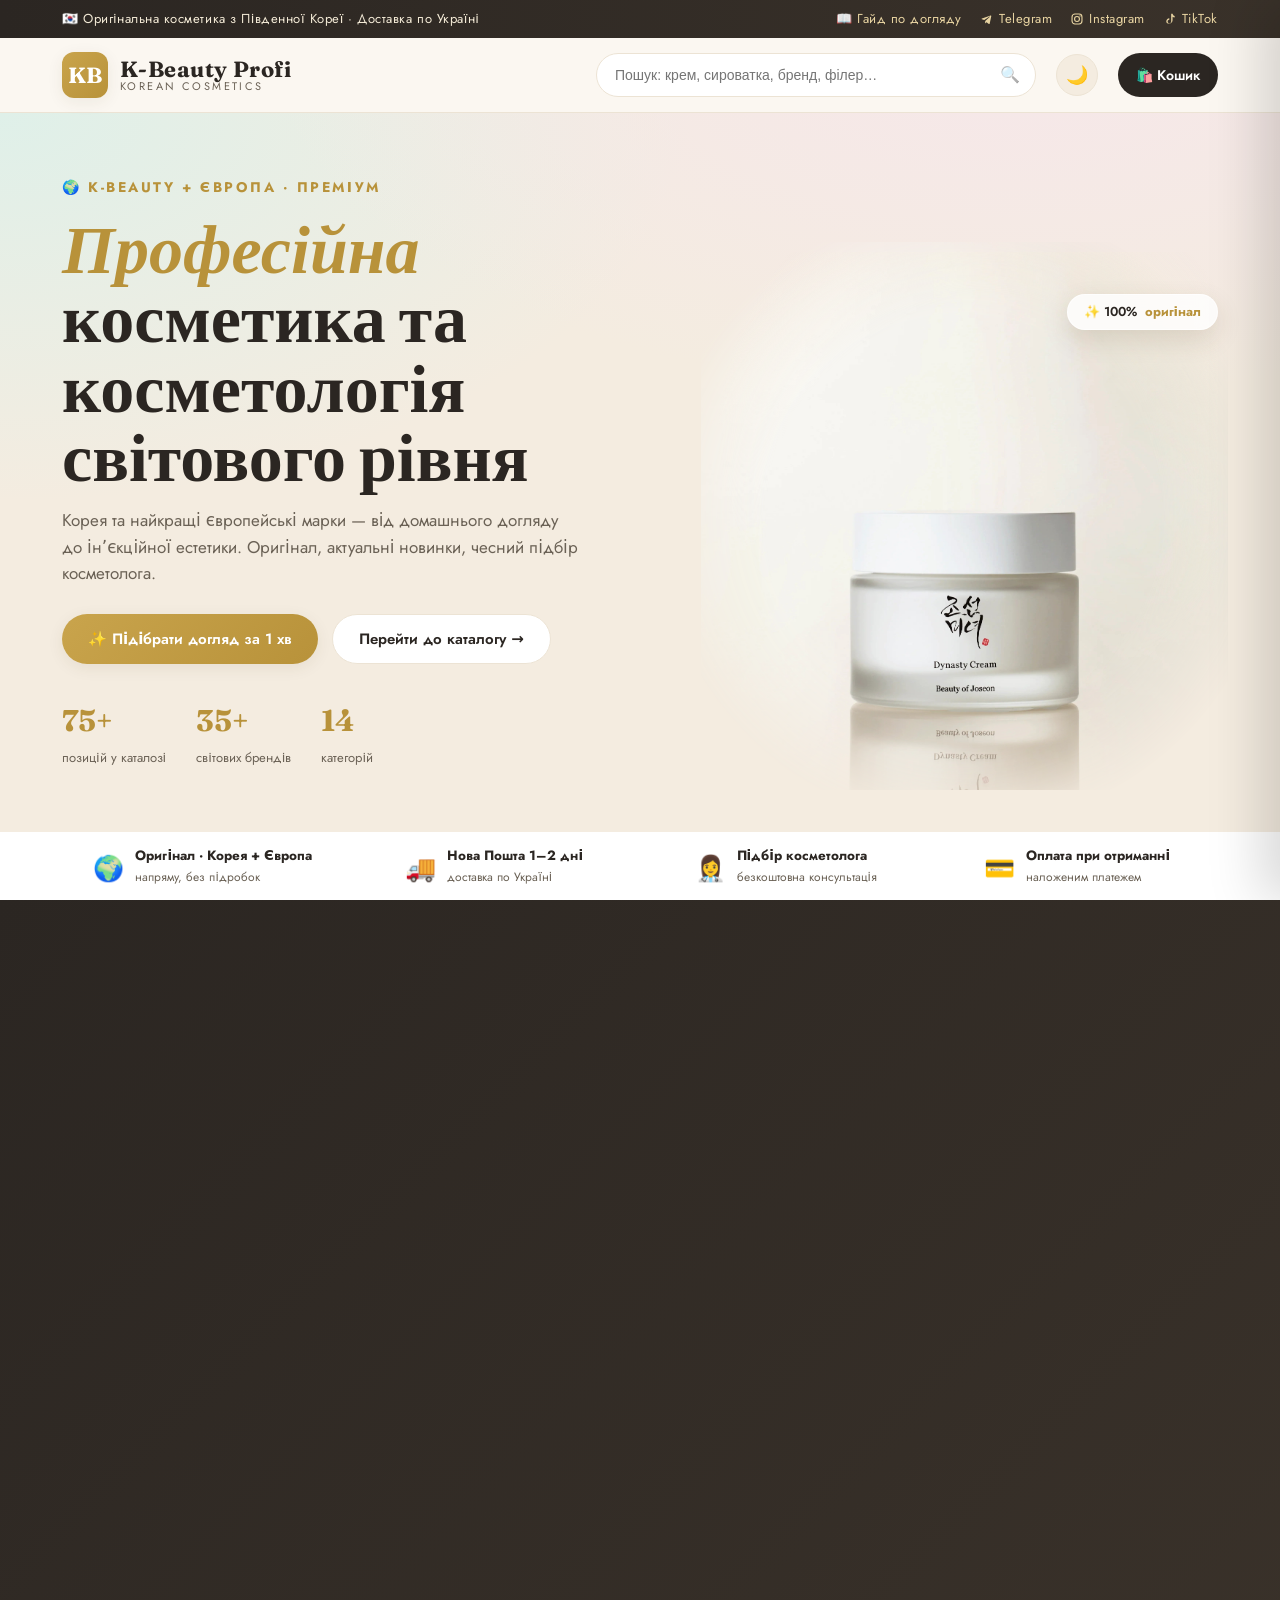
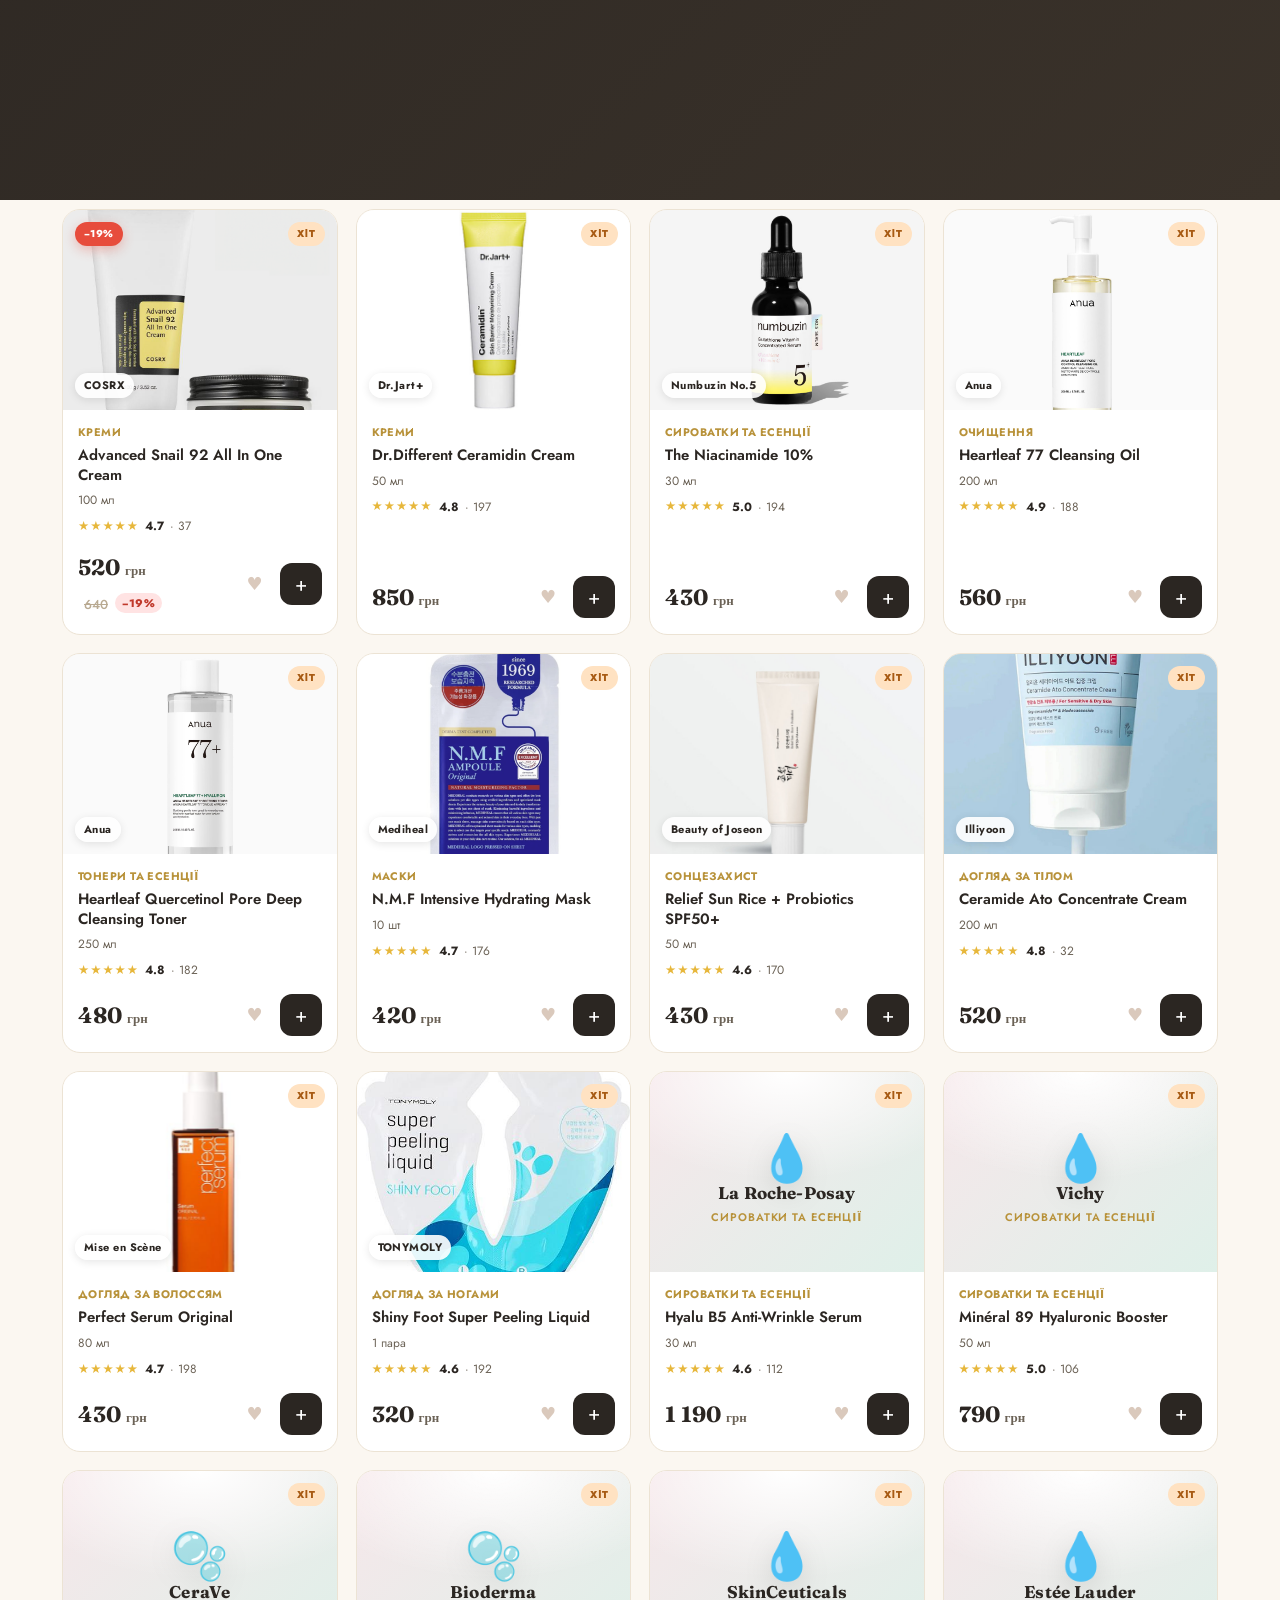
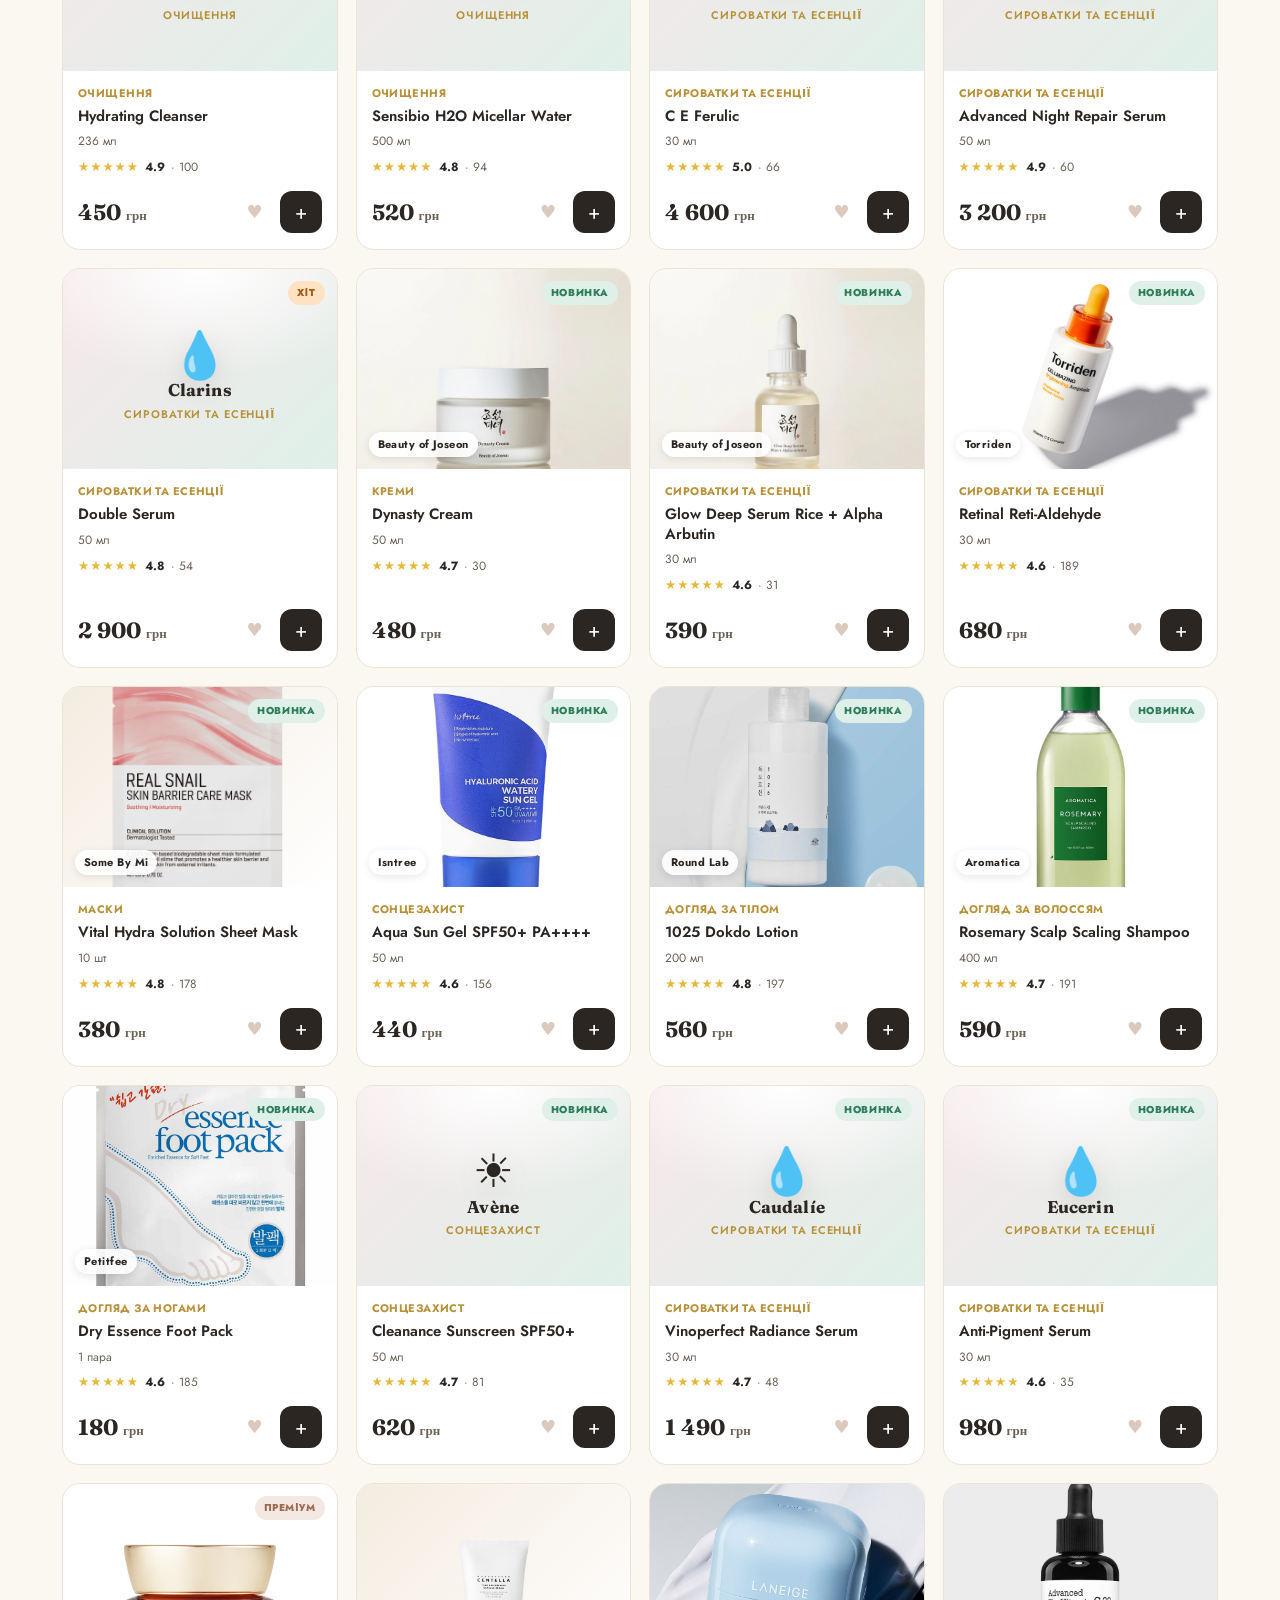
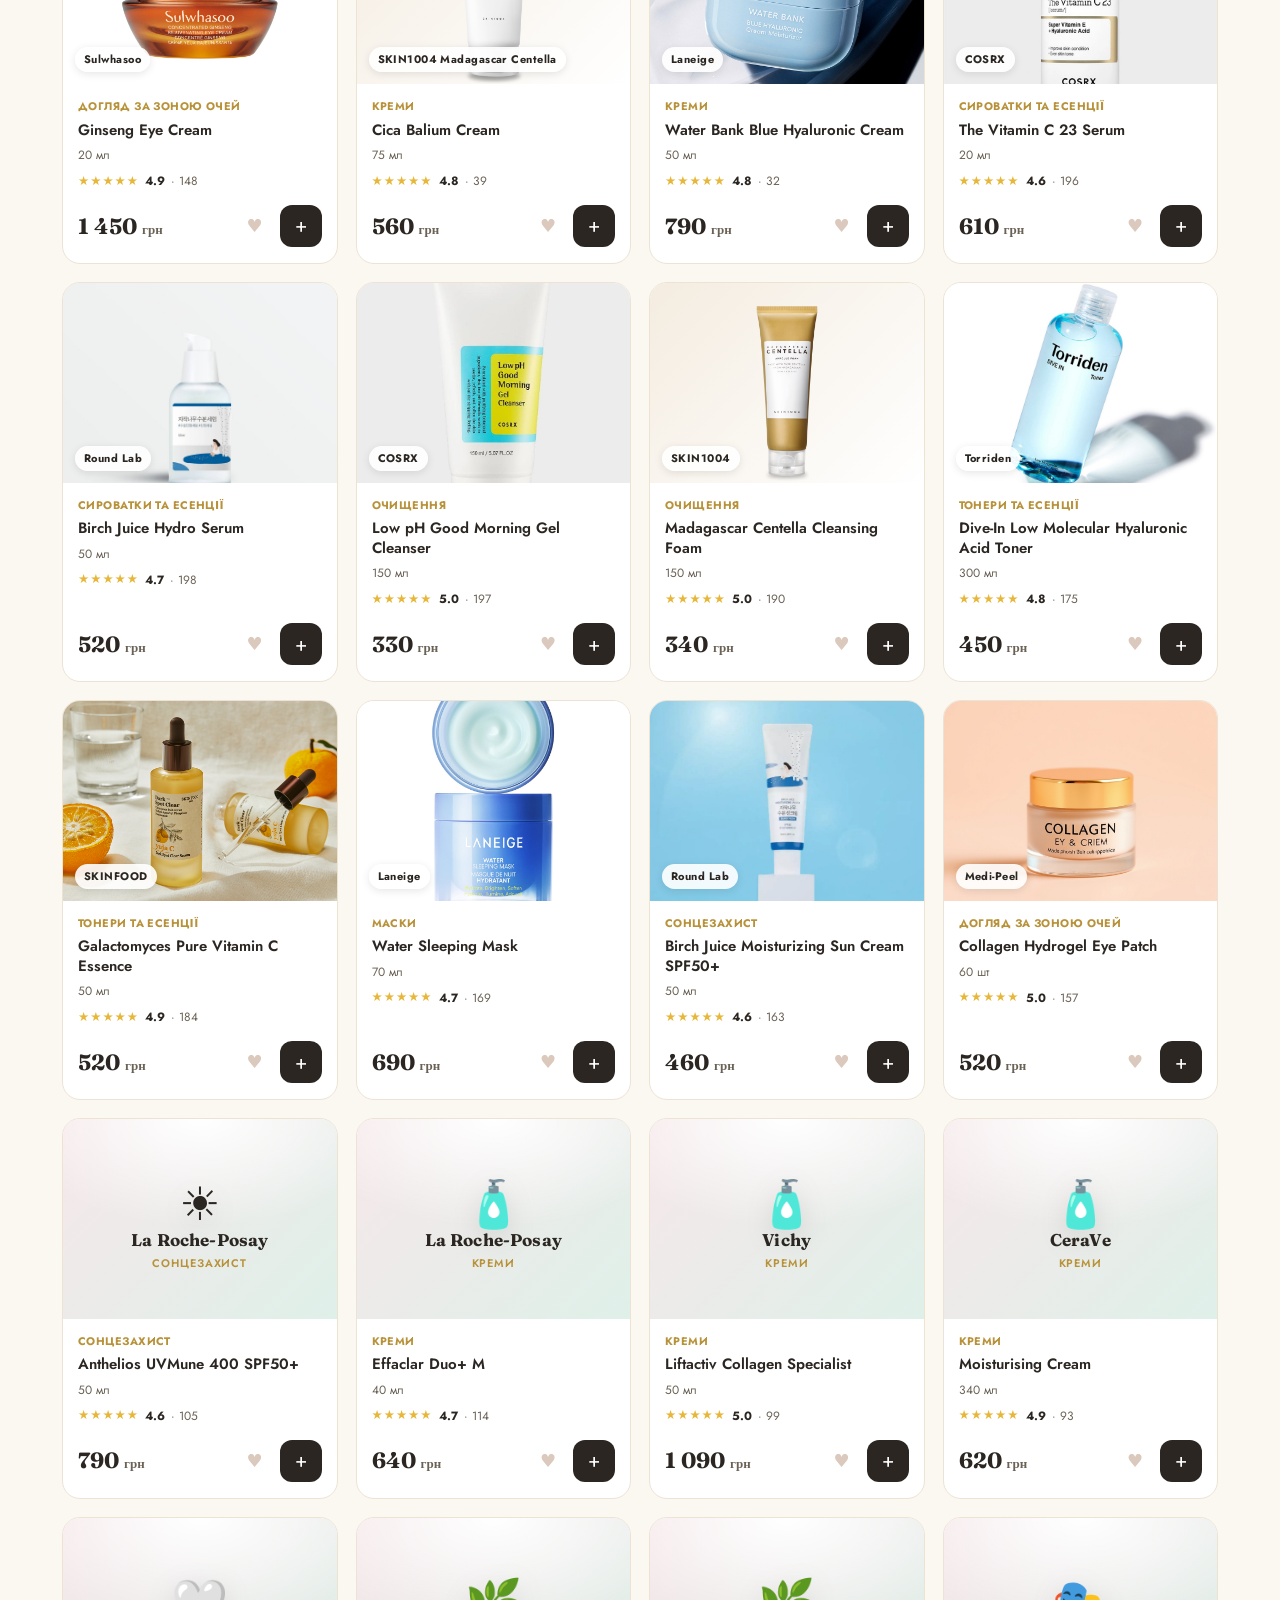
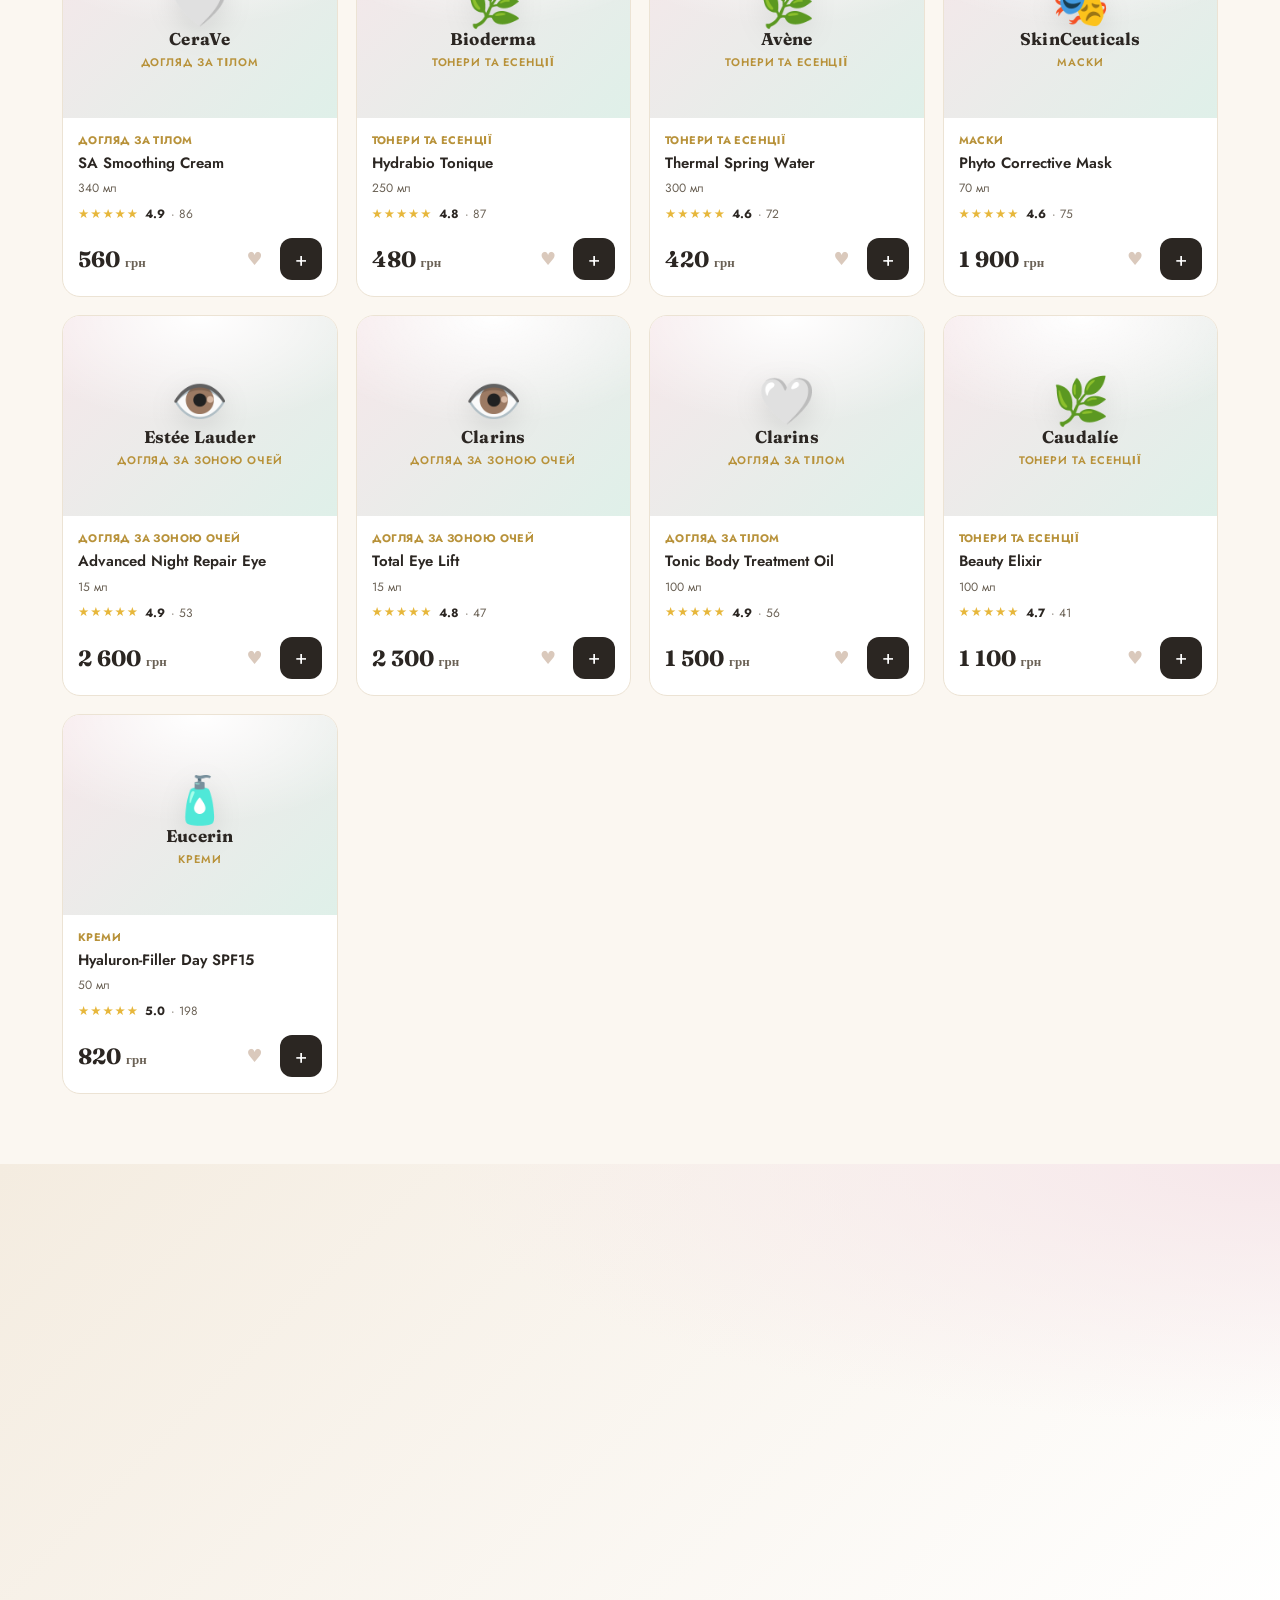
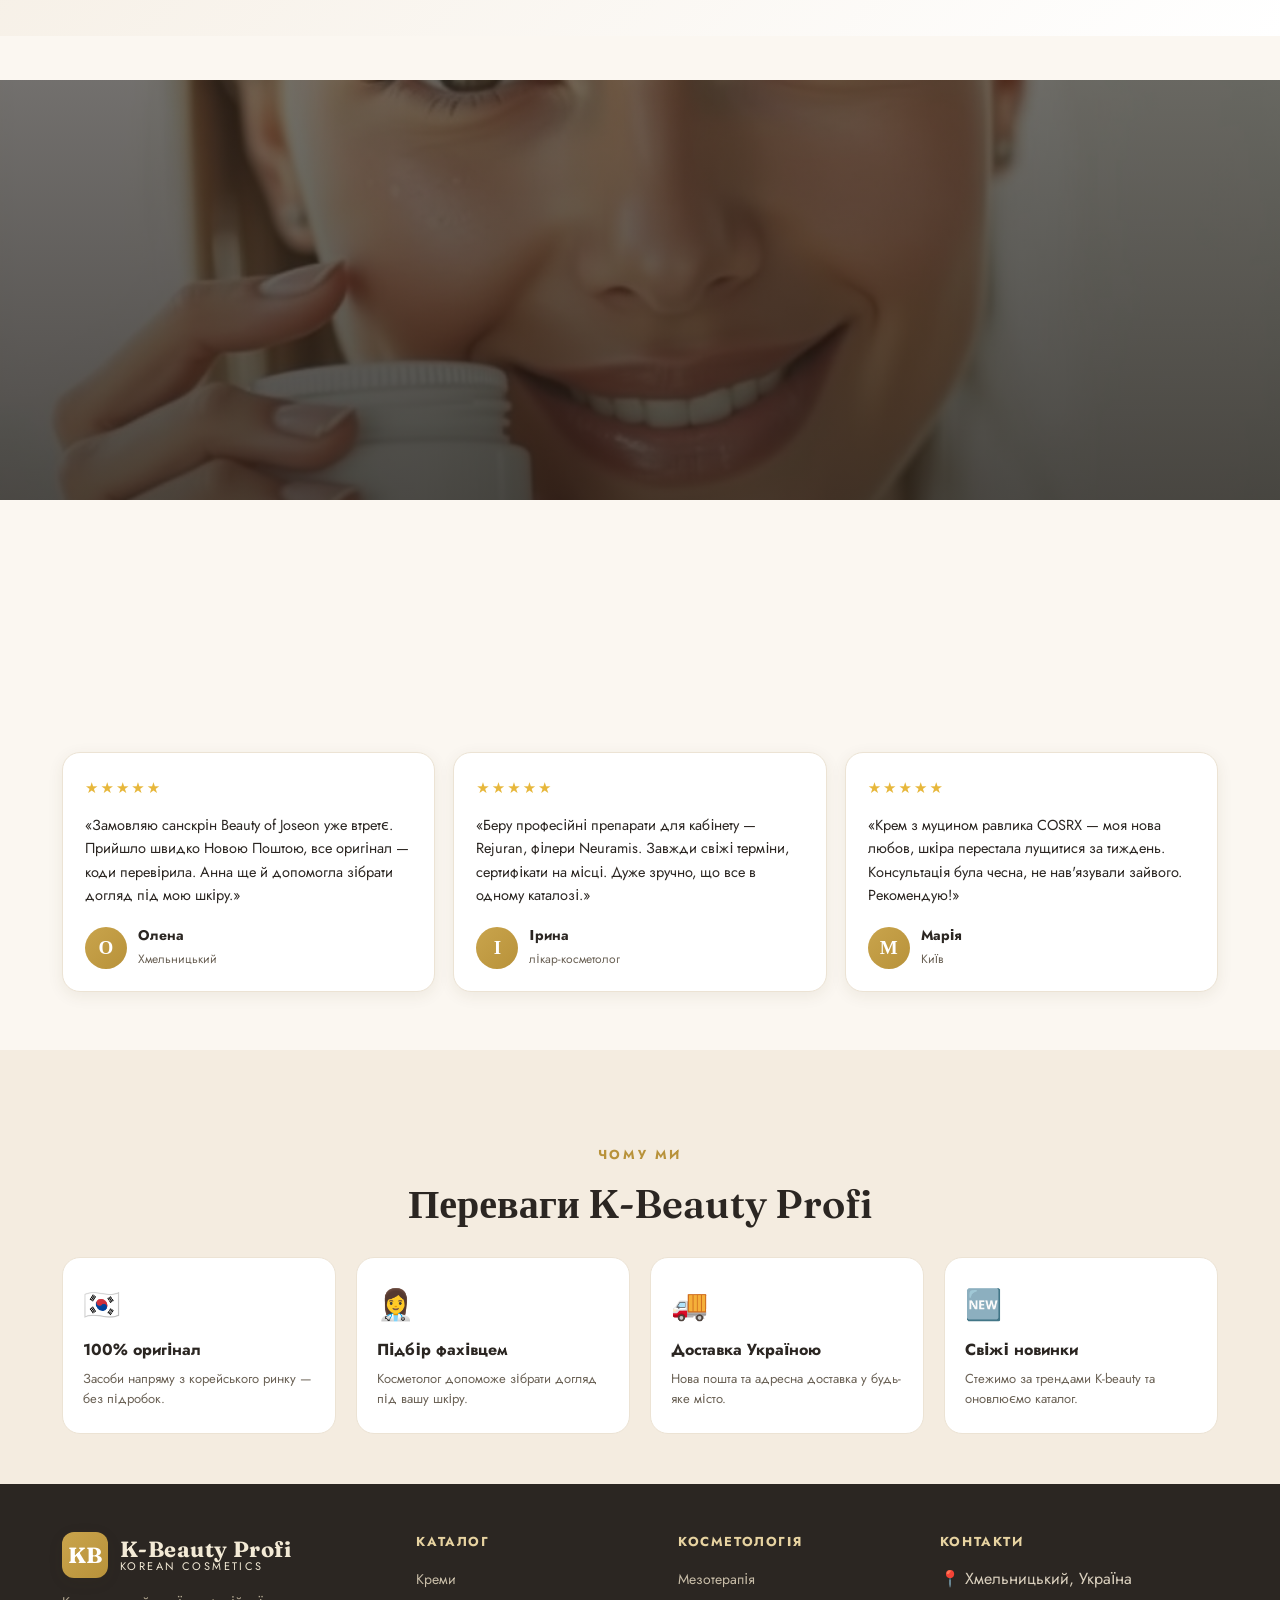
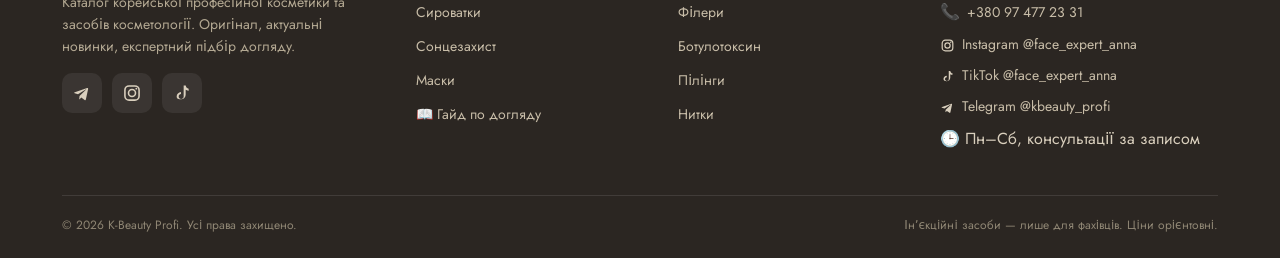
==== index.html @ c96b614d "Add brand logos to top bar social links" ====
<!DOCTYPE html>
<html lang="uk">
<head>
<meta charset="UTF-8">
<meta name="viewport" content="width=device-width, initial-scale=1.0">
<script>(function(){try{if(localStorage.getItem('kb_theme')==='dark')document.documentElement.setAttribute('data-theme','dark');}catch(e){}})();</script>
<title>K-Beauty Profi 🇰🇷 — Корейська професійна косметика та косметологія</title>
<meta name="description" content="Каталог корейської професійної косметики та засобів косметології: креми, сироватки, мезотерапія, філери, ботулотоксин, пілінги. K-Beauty Profi.">
<meta name="theme-color" content="#c9a44c">
<link rel="canonical" href="https://prokoppro91-droid.github.io/kbeauty-site/">
<!-- соцмережі / прев'ю посилання (Telegram, Instagram, месенджери) -->
<meta property="og:type" content="website">
<meta property="og:site_name" content="K-Beauty Profi">
<meta property="og:locale" content="uk_UA">
<meta property="og:title" content="K-Beauty Profi 🇰🇷 — Корейська професійна косметика та косметологія">
<meta property="og:description" content="Оригінальна корейська косметика та засоби косметології: креми, сироватки, мезотерапія, філери, ботулотоксин, пілінги. Доставка по Україні, підбір косметолога.">
<meta property="og:url" content="https://prokoppro91-droid.github.io/kbeauty-site/">
<meta property="og:image" content="https://prokoppro91-droid.github.io/kbeauty-site/img/hero2.jpg">
<meta property="og:image:width" content="1200">
<meta property="og:image:height" content="630">
<meta name="twitter:card" content="summary_large_image">
<meta name="twitter:title" content="K-Beauty Profi 🇰🇷 — Корейська професійна косметика">
<meta name="twitter:description" content="Оригінальна корейська косметика та косметологія. Доставка по Україні, підбір косметолога.">
<meta name="twitter:image" content="https://prokoppro91-droid.github.io/kbeauty-site/img/hero2.jpg">
<link rel="preconnect" href="https://fonts.googleapis.com">
<link rel="preconnect" href="https://fonts.gstatic.com" crossorigin>
<link href="https://fonts.googleapis.com/css2?family=Fraunces:ital,opsz,wght@0,9..144,500;0,9..144,600;0,9..144,700;1,9..144,500;1,9..144,600&family=Jost:wght@300;400;500;600;700&display=swap" rel="stylesheet">
<link rel="stylesheet" href="styles.css?v=28">
<script type="application/ld+json">
{
  "@context": "https://schema.org",
  "@type": "Store",
  "name": "K-Beauty Profi",
  "description": "Каталог корейської професійної косметики та засобів косметології.",
  "url": "https://prokoppro91-droid.github.io/kbeauty-site/",
  "image": "https://prokoppro91-droid.github.io/kbeauty-site/img/hero2.jpg",
  "areaServed": "UA",
  "address": {"@type": "PostalAddress", "addressLocality": "Хмельницький", "addressCountry": "UA"},
  "sameAs": [
    "https://t.me/kbeauty_profi",
    "https://www.instagram.com/face_expert_anna"
  ]
}
</script>
<link rel="icon" href="data:image/svg+xml,<svg xmlns='http://www.w3.org/2000/svg' viewBox='0 0 100 100'><rect width='100' height='100' rx='22' fill='%23c9a44c'/><text x='50' y='70' font-size='58' text-anchor='middle' fill='white' font-family='Georgia'>KB</text></svg>">
</head>
<body>

<!-- інтро-заставка (стиль D&G) -->
<div id="intro">
  <video class="in-bg" autoplay muted loop playsinline poster="img/hero2.jpg">
    <source src="img/promo_8131887.mp4" type="video/mp4">
  </video>
  <span class="in-veil"></span>
  <div class="in-c">
    <div class="in-mark">A.L.</div>
    <div class="in-line"></div>
    <div class="in-sub">K-Beauty Profi · Korean Cosmetics</div>
  </div>
  <span class="in-skip">Увійти →</span>
</div>

<!-- topbar -->
<div class="topbar"><div class="wrap">
  <div class="tb-left">🇰🇷 Оригінальна косметика з Південної Кореї · Доставка по Україні</div>
  <div class="tb-right">
    <a href="guide.html">📖 Гайд по догляду</a>
    <a href="https://t.me/kbeauty_profi" target="_blank"><svg class="bi fill" viewBox="0 0 24 24"><path d="M9.04 15.6l-.38 4.02c.27 0 .39-.12.53-.26l1.95-1.86 4.04 2.96c.74.41 1.27.2 1.46-.68l2.65-12.4c.24-1.12-.4-1.56-1.13-1.29L3.4 11.06c-1.09.42-1.07 1.03-.18 1.31l3.99 1.24 9.27-5.84c.44-.27.84-.12.51.16z"/></svg> Telegram</a>
    <a href="https://www.instagram.com/face_expert_anna" target="_blank"><svg class="bi line" viewBox="0 0 24 24"><rect x="3.5" y="3.5" width="17" height="17" rx="5"/><circle cx="12" cy="12" r="4.2"/><circle class="dot" cx="17.2" cy="6.8" r="1.1"/></svg> Instagram</a>
    <a href="https://www.tiktok.com/@face_expert_anna" target="_blank"><svg class="bi fill" viewBox="0 0 24 24"><path d="M16.5 3c.3 2 1.6 3.6 3.5 3.9v2.3c-1.3.1-2.6-.3-3.6-1v5.9c0 3-2.4 5.4-5.4 5.4S5.6 19.1 5.6 16.1c0-2.9 2.3-5.3 5.2-5.4v2.4c-1.6.1-2.8 1.4-2.8 3 0 1.7 1.3 3 3 3s3-1.3 3-3V3h2.5z"/></svg> TikTok</a>
  </div>
</div></div>

<!-- header -->
<header class="site"><div class="wrap">
  <a href="#" class="logo">
    <span class="mark">KB</span>
    <span class="lt"><b>K-Beauty Profi</b><span>Korean Cosmetics</span></span>
  </a>
  <div class="search">
    <input id="searchInput" type="search" placeholder="Пошук: крем, сироватка, бренд, філер…" autocomplete="off">
    <span class="si">🔍</span>
  </div>
  <button class="theme-toggle" id="themeBtn" aria-label="Перемкнути тему">🌙</button>
  <button class="cart-btn" id="cartBtn" aria-label="Відкрити кошик">🛍️ Кошик <span class="count" id="cartCount" style="display:none">0</span></button>
</div></header>

<!-- hero -->
<section class="hero"><div class="wrap">
  <div class="htext">
    <span class="flag">🌍 K-Beauty + Європа · Преміум</span>
    <h1><em>Професійна</em> косметика та косметологія світового рівня</h1>
    <p>Корея та найкращі європейські марки — від домашнього догляду до інʼєкційної естетики. Оригінал, актуальні новинки, чесний підбір косметолога.</p>
    <div class="cta">
      <button class="btn primary" data-quiz>✨ Підібрати догляд за 1 хв</button>
      <button class="btn ghost" id="heroBrowse">Перейти до каталогу →</button>
    </div>
    <div class="stats">
      <div><b>75+</b><span>позицій у каталозі</span></div>
      <div><b>35+</b><span>світових брендів</span></div>
      <div><b>14</b><span>категорій</span></div>
    </div>
  </div>
  <div class="hero-art">
    <div class="texscene">
      <video autoplay muted loop playsinline preload="auto" poster="img/p2.jpg" aria-label="Текстура корейського догляду">
        <source src="img/hero_tex.mp4" type="video/mp4">
      </video>
      <span class="chip c1">✨ 100% <b>оригінал</b></span>
    </div>
  </div>
</div></section>

<!-- USP / гарантії -->
<div class="usp"><div class="wrap">
  <div class="usp-i"><span class="ic">🌍</span><div><b>Оригінал · Корея + Європа</b><small>напряму, без підробок</small></div></div>
  <div class="usp-i"><span class="ic">🚚</span><div><b>Нова Пошта 1–2 дні</b><small>доставка по Україні</small></div></div>
  <div class="usp-i"><span class="ic">👩‍⚕️</span><div><b>Підбір косметолога</b><small>безкоштовна консультація</small></div></div>
  <div class="usp-i"><span class="ic">💳</span><div><b>Оплата при отриманні</b><small>наложеним платежем</small></div></div>
</div></div>

<!-- рухомий рядок брендів -->
<div class="marquee" aria-label="Бренди">
  <div class="mq-track" id="brandMarquee"></div>
</div>

<!-- group toggle + бренди -->
<section class="groups"><div class="wrap">
  <div class="gt" id="gt">
    <button data-group="care" class="active">🧴 Косметика для догляду</button>
    <button data-group="pro">💉 Професійна косметологія</button>
  </div>
  <div class="g-actions">
    <button class="brand-btn quiz-btn" data-quiz aria-label="Пройти підбір догляду">🔍 Підібрати догляд</button>
    <button class="brand-btn" data-compat aria-label="Перевірити сумісність активів">🧪 Сумісність</button>
    <button class="brand-btn" id="brandBtn" aria-label="Відкрити каталог брендів">🏷️ Бренди <span>усі марки ▾</span></button>
    <button class="brand-btn routine-btn" id="routineBtn" aria-label="Зібрати рутину догляду">✨ Зібрати рутину</button>
    <a class="brand-btn guide-link" href="guide.html" aria-label="Відкрити гайд по догляду">📖 Гайд по догляду</a>
  </div>
</div></section>

<!-- бестселери -->
<section class="bestsellers" id="bestSec"><div class="wrap">
  <div class="best-head">
    <div><span class="k">Бестселери</span><h2>Обирають найчастіше</h2></div>
    <div class="best-nav">
      <button id="bestPrev" aria-label="Назад">‹</button>
      <button id="bestNext" aria-label="Вперед">›</button>
    </div>
  </div>
  <div class="best-row" id="bestRow"></div>
</div></section>


<!-- каталог -->
<section class="catalog" id="catalog"><div class="wrap">
  <div class="pro-note" id="proNote" style="display:none">
    <span class="ic">⚕️</span>
    <div><b>Професійні засоби.</b> Інʼєкційні препарати, токсини та пілінги відпускаються виключно сертифікованим лікарям-косметологам і не призначені для самостійного застосування. Ціни орієнтовні.</div>
  </div>
  <div class="brand-bar" id="brandBar" style="display:none"></div>
  <div class="concern-row" id="concernRow"></div>
  <div class="toolbar">
    <div class="chips" id="chips"></div>
    <div class="sort">
      <select id="sortSel">
        <option value="pop">Спочатку популярні</option>
        <option value="new">Спочатку новинки</option>
        <option value="price-asc">Ціна: за зростанням</option>
        <option value="price-desc">Ціна: за спаданням</option>
      </select>
    </div>
  </div>
  <div class="filter-bar">
    <button class="fav-toggle" id="favToggle" aria-label="Показати обране">♥ Обране <span class="fc" id="favCount" style="display:none">0</span></button>
    <label class="price-ctrl"><span>Ціна до: <b id="priceVal">будь-яка</b></span>
      <input type="range" id="priceRange" min="0" max="6000" step="100" value="6000" aria-label="Максимальна ціна"></label>
  </div>
  <div class="result-info" id="result"></div>
  <div class="grid" id="grid"></div>
</div></section>

<!-- showcase з баночками (стиль bryhel) -->
<section class="showcase"><div class="wrap">
  <div class="sc-art reveal">
    <span class="sc-glow"></span>
    <img class="sc-mini m1" src="img/p41.jpg" alt="" loading="lazy">
    <img class="sc-mini m2" src="img/p12.jpg" alt="" loading="lazy">
    <img class="sc-jar" src="img/p2.jpg" alt="Бестселер K-beauty" loading="lazy">
  </div>
  <div class="sc-tx reveal d1">
    <span class="k">Бестселери</span>
    <h2>Догляд, який обожнюють</h2>
    <p>Найпопулярніші засоби корейського ринку — перевірені формули з видимим результатом. Оригінал, підібраний з увагою до кожної деталі.</p>
    <button class="btn primary" id="scBtn">Дивитися каталог →</button>
  </div>
</div></section>

<!-- темна преміум-секція з відео текстури -->
<section class="filmstrip">
  <video class="fs-bg" autoplay muted loop playsinline preload="auto" poster="img/hero2.jpg" aria-hidden="true">
    <source src="img/hero_tex.mp4" type="video/mp4">
  </video>
  <span class="fs-veil"></span>
  <div class="fs-c reveal">
    <span class="k">Філософія</span>
    <h2>Краса, що починається з якості</h2>
    <p>Ми поєднали інноваційний корейський догляд і перевірені європейські марки в одному просторі. Кожен засіб — оригінал, дібраний з турботою про вашу шкіру.</p>
    <button class="btn primary" id="heroRoutine">✨ Зібрати свою рутину</button>
  </div>
</section>

<!-- відгуки покупців -->
<section class="reviews"><div class="wrap">
  <div class="sec-head reveal">
    <span class="k">Відгуки</span>
    <h2>Нам довіряють</h2>
    <p><b class="rv-agg">★ 4.9</b> середня оцінка · понад <b>500</b> виконаних замовлень</p>
  </div>
  <div class="rv-grid">
    <figure class="rv reveal">
      <div class="st">★★★★★</div>
      <blockquote>«Замовляю санскрін Beauty of Joseon уже втретє. Прийшло швидко Новою Поштою, все оригінал — коди перевірила. Анна ще й допомогла зібрати догляд під мою шкіру.»</blockquote>
      <figcaption><span class="av">О</span><span class="nm"><b>Олена</b><small>Хмельницький</small></span></figcaption>
    </figure>
    <figure class="rv reveal d1">
      <div class="st">★★★★★</div>
      <blockquote>«Беру професійні препарати для кабінету — Rejuran, філери Neuramis. Завжди свіжі терміни, сертифікати на місці. Дуже зручно, що все в одному каталозі.»</blockquote>
      <figcaption><span class="av">І</span><span class="nm"><b>Ірина</b><small>лікар-косметолог</small></span></figcaption>
    </figure>
    <figure class="rv reveal d2">
      <div class="st">★★★★★</div>
      <blockquote>«Крем з муцином равлика COSRX — моя нова любов, шкіра перестала лущитися за тиждень. Консультація була чесна, не нав'язували зайвого. Рекомендую!»</blockquote>
      <figcaption><span class="av">М</span><span class="nm"><b>Марія</b><small>Київ</small></span></figcaption>
    </figure>
  </div>
</div></section>

<!-- переваги -->
<section class="perks"><div class="wrap">
  <div class="sec-head reveal"><span class="k">Чому ми</span><h2>Переваги K-Beauty Profi</h2></div>
  <div class="grid4">
    <div class="perk reveal"><div class="ic">🇰🇷</div><b>100% оригінал</b><p>Засоби напряму з корейського ринку — без підробок.</p></div>
    <div class="perk reveal d1"><div class="ic">👩‍⚕️</div><b>Підбір фахівцем</b><p>Косметолог допоможе зібрати догляд під вашу шкіру.</p></div>
    <div class="perk reveal d2"><div class="ic">🚚</div><b>Доставка Україною</b><p>Нова пошта та адресна доставка у будь-яке місто.</p></div>
    <div class="perk reveal d3"><div class="ic">🆕</div><b>Свіжі новинки</b><p>Стежимо за трендами K-beauty та оновлюємо каталог.</p></div>
  </div>
</div></section>

<!-- footer -->
<footer class="site"><div class="wrap">
  <div class="grid-f">
    <div>
      <div class="logo"><span class="mark">KB</span><span class="lt"><b>K-Beauty Profi</b><span>Korean Cosmetics</span></span></div>
      <p class="fdesc">Каталог корейської професійної косметики та засобів косметології. Оригінал, актуальні новинки, експертний підбір догляду.</p>
      <div class="social">
        <a href="https://t.me/kbeauty_profi" target="_blank" title="Telegram" aria-label="Telegram"><svg class="bi fill" viewBox="0 0 24 24"><path d="M9.04 15.6l-.38 4.02c.27 0 .39-.12.53-.26l1.95-1.86 4.04 2.96c.74.41 1.27.2 1.46-.68l2.65-12.4c.24-1.12-.4-1.56-1.13-1.29L3.4 11.06c-1.09.42-1.07 1.03-.18 1.31l3.99 1.24 9.27-5.84c.44-.27.84-.12.51.16z"/></svg></a>
        <a href="https://www.instagram.com/face_expert_anna" target="_blank" title="Instagram" aria-label="Instagram"><svg class="bi line" viewBox="0 0 24 24"><rect x="3.5" y="3.5" width="17" height="17" rx="5"/><circle cx="12" cy="12" r="4.2"/><circle class="dot" cx="17.2" cy="6.8" r="1.1"/></svg></a>
        <a href="https://www.tiktok.com/@face_expert_anna" target="_blank" title="TikTok" aria-label="TikTok"><svg class="bi fill" viewBox="0 0 24 24"><path d="M16.5 3c.3 2 1.6 3.6 3.5 3.9v2.3c-1.3.1-2.6-.3-3.6-1v5.9c0 3-2.4 5.4-5.4 5.4S5.6 19.1 5.6 16.1c0-2.9 2.3-5.3 5.2-5.4v2.4c-1.6.1-2.8 1.4-2.8 3 0 1.7 1.3 3 3 3s3-1.3 3-3V3h2.5z"/></svg></a>
      </div>
    </div>
    <div><h4>Каталог</h4><ul>
      <li><a href="#catalog">Креми</a></li><li><a href="#catalog">Сироватки</a></li>
      <li><a href="#catalog">Сонцезахист</a></li><li><a href="#catalog">Маски</a></li>
      <li><a href="guide.html">📖 Гайд по догляду</a></li>
    </ul></div>
    <div><h4>Косметологія</h4><ul>
      <li><a href="#catalog">Мезотерапія</a></li><li><a href="#catalog">Філери</a></li>
      <li><a href="#catalog">Ботулотоксин</a></li><li><a href="#catalog">Пілінги</a></li>
      <li><a href="#catalog">Нитки</a></li>
    </ul></div>
    <div><h4>Контакти</h4><ul class="contacts">
      <li>📍 Хмельницький, Україна</li>
      <li>📞 <a href="tel:+380974772331">+380 97 477 23 31</a></li>
      <li><svg class="bi line" viewBox="0 0 24 24"><rect x="3.5" y="3.5" width="17" height="17" rx="5"/><circle cx="12" cy="12" r="4.2"/><circle class="dot" cx="17.2" cy="6.8" r="1.1"/></svg> <a href="https://www.instagram.com/face_expert_anna" target="_blank">Instagram @face_expert_anna</a></li>
      <li><svg class="bi fill" viewBox="0 0 24 24"><path d="M16.5 3c.3 2 1.6 3.6 3.5 3.9v2.3c-1.3.1-2.6-.3-3.6-1v5.9c0 3-2.4 5.4-5.4 5.4S5.6 19.1 5.6 16.1c0-2.9 2.3-5.3 5.2-5.4v2.4c-1.6.1-2.8 1.4-2.8 3 0 1.7 1.3 3 3 3s3-1.3 3-3V3h2.5z"/></svg> <a href="https://www.tiktok.com/@face_expert_anna" target="_blank">TikTok @face_expert_anna</a></li>
      <li><svg class="bi fill" viewBox="0 0 24 24"><path d="M9.04 15.6l-.38 4.02c.27 0 .39-.12.53-.26l1.95-1.86 4.04 2.96c.74.41 1.27.2 1.46-.68l2.65-12.4c.24-1.12-.4-1.56-1.13-1.29L3.4 11.06c-1.09.42-1.07 1.03-.18 1.31l3.99 1.24 9.27-5.84c.44-.27.84-.12.51.16z"/></svg> <a href="https://t.me/kbeauty_profi" target="_blank">Telegram @kbeauty_profi</a></li>
      <li>🕒 Пн–Сб, консультації за записом</li>
    </ul></div>
  </div>
  <div class="copy">
    <span>© 2026 K-Beauty Profi. Усі права захищено.</span>
    <span>Інʼєкційні засоби — лише для фахівців. Ціни орієнтовні.</span>
  </div>
</div></footer>

<!-- модалка товару -->
<div class="overlay" id="overlay"><div class="modal" id="modal"></div></div>

<!-- вікно «Бренди» -->
<div class="overlay brands-overlay" id="brandsOverlay"><div class="brands-modal" id="brandsModal"></div></div>

<!-- вікно «Зібрати рутину» -->
<div class="overlay routine-overlay" id="routineOverlay"><div class="routine-modal" id="routineModal"></div></div>

<!-- вікно квізу «Розумний підбір» -->
<div class="overlay quiz-overlay" id="quizOverlay"><div class="quiz-modal" id="quizModal"></div></div>

<!-- вікно «Сумісність активів» -->
<div class="overlay routine-overlay" id="compatOverlay"><div class="routine-modal" id="compatModal"></div></div>

<!-- кошик -->
<div class="overlay" id="scrim" style="z-index:105"></div>
<aside class="drawer" id="drawer">
  <div class="dh"><h3>🛍️ Ваш кошик</h3><button class="close" id="drawerClose" aria-label="Закрити кошик">×</button></div>
  <div class="ditems" id="ditems"></div>
  <div class="dfoot" id="dfoot">
    <div class="total"><span>Разом:</span><b id="dtotal">0 грн</b></div>
    <button class="dcompat" data-compat>🧪 Перевірити сумісність активів</button>
    <button class="order" id="orderBtn">Оформити замовлення →</button>
    <p class="hint">Список скопіюється у буфер — надішліть його у Direct Instagram для підтвердження.</p>
  </div>
</aside>

<!-- перехід у розділ послуг (стиль hiskin) -->
<div id="svcTrans"><div class="st-tx"></div></div>

<!-- toast -->
<div class="toast" id="toast"></div>

<!-- нагору -->
<button class="to-top" id="toTop" aria-label="Догори" title="Догори">↑</button>

<script src="products.js"></script>
<script src="app.js?v=14"></script>
</body>
</html>
---- styles.css ----
/* =====================================================================
   K-BEAUTY PROFI — стилі
   Палітра: золото + пастель (бежевий, пудровий, м'ятний)
   ===================================================================== */
:root{
  --gold:#c9a44c; --gold-2:#b8923a; --gold-soft:#e7d3a1;
  --ink:#2b2622; --ink-soft:#6b6256;
  --bg:#fbf7f1; --bg-2:#f4ece0; --card:#ffffff;
  --line:#ece3d4; --mint:#dff0e9; --powder:#f6e7ea; --rose:#caa;
  --pro:#9a6b4f; --pro-bg:#f3e9e2;
  --shadow:0 10px 40px rgba(80,60,30,.10);
  --shadow-sm:0 4px 16px rgba(80,60,30,.08);
  --radius:18px; --radius-sm:12px;
  --maxw:1200px;
  --serif:"Fraunces","Cormorant Garamond",Georgia,serif;
  --sans:"Jost","Inter","Segoe UI",system-ui,-apple-system,sans-serif;
}
*{box-sizing:border-box;margin:0;padding:0}
html{scroll-behavior:smooth}
html{overflow-x:clip}           /* без горизонтального скролу (безпечно для sticky) */
body{
  font-family:var(--sans); color:var(--ink); background:var(--bg);
  -webkit-font-smoothing:antialiased; line-height:1.55;
  overflow-x:clip; max-width:100%;
}
img,svg{max-width:100%}
img{max-width:100%;display:block}
a{color:inherit;text-decoration:none}
button{font-family:inherit;cursor:pointer;border:none;background:none}
.wrap{max-width:var(--maxw);margin:0 auto;padding:0 22px}
.serif{font-family:var(--serif)}

/* ---------- ШАПКА ---------- */
.topbar{
  background:linear-gradient(90deg,#2b2622,#3a322a);
  color:#f3ead6; font-size:13px; letter-spacing:.04em;
}
.topbar .wrap{display:flex;justify-content:space-between;align-items:center;height:38px;gap:14px}
.topbar a{color:var(--gold-soft);transition:.2s}
.topbar a:hover{color:#fff}
.topbar .tb-right{display:flex;gap:18px;align-items:center}
.topbar .tb-right a{display:inline-flex;align-items:center;gap:5px}
.topbar .bi{width:14px;height:14px}

header.site{
  position:sticky;top:0;z-index:50;background:rgba(251,247,241,.92);
  backdrop-filter:saturate(140%) blur(10px); border-bottom:1px solid var(--line);
}
header.site .wrap{display:flex;align-items:center;gap:20px;height:74px}
.logo{display:flex;align-items:center;gap:12px}
.logo .mark{
  width:46px;height:46px;border-radius:12px;flex:0 0 46px;
  background:linear-gradient(135deg,var(--gold),var(--gold-2));
  display:grid;place-items:center;color:#fff;font-family:var(--serif);
  font-weight:700;font-size:22px;box-shadow:var(--shadow-sm);
}
.logo .lt{display:flex;flex-direction:column;line-height:1.05}
.logo .lt b{font-family:var(--serif);font-size:22px;letter-spacing:.02em}
.logo .lt span{font-size:11px;letter-spacing:.22em;text-transform:uppercase;color:var(--ink-soft)}

.search{flex:1;max-width:440px;margin-left:auto;position:relative}
.search input{
  width:100%;height:44px;border:1px solid var(--line);border-radius:999px;
  padding:0 44px 0 18px;font-size:14px;background:#fff;color:var(--ink);
  transition:.2s;outline:none;
}
.search input:focus{border-color:var(--gold);box-shadow:0 0 0 3px rgba(201,164,76,.15)}
.search .si{position:absolute;right:16px;top:50%;transform:translateY(-50%);opacity:.5}

.cart-btn{
  position:relative;height:44px;padding:0 18px;border-radius:999px;
  background:var(--ink);color:#fff;font-weight:600;font-size:14px;
  display:flex;align-items:center;gap:8px;transition:.2s;white-space:nowrap;
}
.cart-btn:hover{background:#000}
.cart-btn .count{
  background:var(--gold);color:#1c1a17;min-width:20px;height:20px;border-radius:999px;
  font-size:12px;display:grid;place-items:center;padding:0 5px;font-weight:700;
}

/* ---------- HERO ---------- */
.hero{position:relative;overflow:hidden;background:
  radial-gradient(120% 100% at 80% -10%,var(--powder) 0%,transparent 50%),
  radial-gradient(120% 120% at 0% 0%,var(--mint) 0%,transparent 45%),
  var(--bg-2);
}
.hero .wrap{display:grid;grid-template-columns:1.1fr .9fr;gap:30px;align-items:center;padding:62px 22px}
.hero .flag{font-size:14px;letter-spacing:.18em;text-transform:uppercase;color:var(--gold-2);font-weight:700}
.hero h1{font-family:var(--serif);font-size:clamp(38px,5.4vw,68px);line-height:1.02;margin:14px 0 16px;font-weight:600}
.hero h1 em{font-style:italic;color:var(--gold-2)}
.hero p{font-size:17px;color:var(--ink-soft);max-width:520px}
.hero .cta{display:flex;gap:14px;margin-top:28px;flex-wrap:wrap}
.btn{height:50px;padding:0 26px;border-radius:999px;font-weight:600;font-size:15px;display:inline-flex;align-items:center;gap:9px;transition:.2s}
.btn.primary{background:linear-gradient(135deg,var(--gold),var(--gold-2));color:#fff;box-shadow:var(--shadow-sm)}
.btn.primary:hover{transform:translateY(-2px);box-shadow:var(--shadow)}
.btn.ghost{background:#fff;border:1px solid var(--line);color:var(--ink)}
.btn.ghost:hover{border-color:var(--gold)}
.hero .stats{display:flex;gap:30px;margin-top:34px}
.hero .stats div b{font-family:var(--serif);font-size:30px;color:var(--gold-2);display:block}
.hero .stats div span{font-size:13px;color:var(--ink-soft)}
.hero-art{position:relative;height:440px;display:grid;place-items:center}
.hero-scene{position:relative;width:100%;max-width:460px;height:100%;
  animation:sceneIn 1.1s cubic-bezier(.2,.75,.2,1) both}
.hero-scene svg{width:100%;height:100%;overflow:visible;display:block}
@keyframes sceneIn{from{opacity:0;transform:scale(.9) translateY(14px)}to{opacity:1;transform:none}}

/* відео-фон героя (промо-ролик) */
.hero-video{border-radius:24px;overflow:hidden;box-shadow:var(--shadow);background:var(--bg-2)}
.hero-video video{position:absolute;inset:0;width:100%;height:100%;object-fit:cover;display:block}
.hero-video .v-overlay{position:absolute;inset:0;z-index:1;pointer-events:none;
  background:linear-gradient(180deg,rgba(255,255,255,.05) 0%,rgba(43,38,34,.10) 55%,rgba(43,38,34,.34) 100%)}

/* обертові «клінічні» кільця + сяйво */
.an-ring{transform-box:view-box;transform-origin:180px 250px;animation:anSpin 26s linear infinite}
.an-ring2{transform-box:view-box;transform-origin:180px 250px;animation:anSpin 34s linear infinite reverse}
@keyframes anSpin{to{transform:rotate(360deg)}}
.an-glow{transform-box:view-box;transform-origin:180px 250px;animation:anGlow 6s ease-in-out infinite}
@keyframes anGlow{0%,100%{opacity:.55;transform:scale(.95)}50%{opacity:.95;transform:scale(1.05)}}

/* флакон легко «дихає» */
.an-bottle{transform-box:view-box;transform-origin:180px 250px;animation:anBob 5s ease-in-out infinite}
@keyframes anBob{0%,100%{transform:translateY(0)}50%{transform:translateY(-6px)}}
/* груша піпетки стискається — тоді падає крапля */
.an-bulb{transform-box:fill-box;transform-origin:center;animation:anSqueeze 3.2s ease-in-out infinite}
@keyframes anSqueeze{0%,8%,40%,100%{transform:scaleY(1)}18%{transform:scaleY(.82)}28%{transform:scaleY(1.02)}}
/* крапля капає з носика */
.an-drop{transform-box:fill-box;transform-origin:center;animation:anDrip 3.2s ease-in infinite;opacity:0}
@keyframes anDrip{0%,14%{transform:translateY(0);opacity:0}20%{opacity:1}44%{transform:translateY(20px);opacity:1}52%{transform:translateY(24px);opacity:0}100%{opacity:0}}
/* брижі в горлечку */
.an-ripple{transform-box:fill-box;transform-origin:center;animation:anRipple 3.2s ease-out infinite;opacity:0}
@keyframes anRipple{0%,50%{transform:scale(.25);opacity:0}56%{opacity:.7}82%{transform:scale(1);opacity:0}100%{opacity:0}}
/* бульбашки в рідині */
.an-bub{transform-box:fill-box;transform-origin:center;animation:anRise 4.5s ease-in infinite;opacity:0}
.an-bub.b2{animation-delay:1.5s}.an-bub.b3{animation-delay:2.8s}
@keyframes anRise{0%{transform:translateY(0) scale(.7);opacity:0}20%{opacity:.7}80%{opacity:.35}100%{transform:translateY(-48px) scale(1);opacity:0}}
/* іскри-мерехтіння */
.an-sp{transform-box:fill-box;transform-origin:center;animation:anTw 2.8s ease-in-out infinite;opacity:0}
.an-sp.s2{animation-delay:.7s}.an-sp.s3{animation-delay:1.3s}.an-sp.s4{animation-delay:1.9s}.an-sp.s5{animation-delay:2.4s}
@keyframes anTw{0%,100%{transform:scale(.2);opacity:0}50%{transform:scale(1);opacity:1}}

/* скляні плашки */
.hero-art .chip{position:absolute;z-index:4;background:rgba(255,255,255,.82);
  -webkit-backdrop-filter:blur(10px);backdrop-filter:blur(10px);border:1px solid rgba(255,255,255,.7);
  border-radius:999px;padding:10px 16px;font-size:13px;font-weight:600;color:var(--ink);
  box-shadow:0 10px 26px rgba(80,60,30,.14);display:flex;gap:8px;align-items:center;
  animation:chipIn .8s ease both}
.hero-art .chip b{color:var(--gold-2)}
.hero-art .c1{top:30px;right:24px;animation-delay:.6s}
.hero-art .c2{bottom:40px;left:14px;animation-delay:.8s}
@keyframes chipIn{from{opacity:0;transform:translateY(12px)}to{opacity:1;transform:none}}

@media(prefers-reduced-motion:reduce){
  .hero-scene,.an-ring,.an-ring2,.an-glow,.an-bottle,.an-bulb,.an-drop,.an-ripple,.an-bub,.an-sp,.hero-art .chip{animation:none!important}
  .an-drop,.an-bub{opacity:.6}.an-sp{opacity:1;transform:scale(1)}
}

/* ---------- USP / смужка гарантій ---------- */
.usp{background:#fff;border-bottom:1px solid var(--line)}
.usp .wrap{display:grid;grid-template-columns:repeat(4,1fr);gap:10px;padding:16px 22px}
.usp-i{display:flex;align-items:center;gap:11px;justify-content:center;text-align:left}
.usp-i .ic{font-size:25px;line-height:1;flex:0 0 auto}
.usp-i b{display:block;font-size:13.5px;line-height:1.2}
.usp-i small{font-size:12px;color:var(--ink-soft)}
@media(max-width:760px){
  .usp .wrap{grid-template-columns:1fr 1fr;gap:14px 10px;padding:14px 18px}
  .usp-i{justify-content:flex-start}
}

/* ---------- РОЗДІЛИ (segmented toggle) ---------- */
.groups{padding:26px 0 2px}
.groups .wrap{display:flex;justify-content:center}
.groups .gt{display:inline-flex;gap:4px;background:#fff;border:1px solid var(--line);
  border-radius:999px;padding:5px;box-shadow:var(--shadow-sm)}
.gt button{
  height:44px;padding:0 22px;border-radius:999px;border:none;background:transparent;
  font-weight:600;font-size:15px;color:var(--ink-soft);transition:.25s;display:flex;gap:8px;align-items:center;white-space:nowrap;
}
.gt button.active{background:var(--ink);color:#fff;box-shadow:0 6px 16px rgba(43,38,34,.20)}
.gt button:hover:not(.active){color:var(--ink)}
@media(max-width:560px){
  .groups .gt{width:100%;flex-direction:column}
  .gt button{width:100%;justify-content:center;height:46px}
}

/* ---------- КАТЕГОРІЇ ---------- */
.sec-head{text-align:center;margin:42px 0 22px}
.sec-head .k{font-size:13px;letter-spacing:.2em;text-transform:uppercase;color:var(--gold-2);font-weight:700}
.sec-head h2{font-family:var(--serif);font-size:clamp(28px,3.6vw,40px);margin-top:6px;font-weight:600}
.sec-head p{color:var(--ink-soft);margin-top:8px}

.cats{display:grid;grid-template-columns:repeat(auto-fill,minmax(168px,1fr));gap:14px;margin-top:8px}
.cat{
  position:relative;min-height:212px;border-radius:18px;overflow:hidden;padding:0;
  display:flex;align-items:flex-end;text-align:left;transition:.28s;
  background-size:cover;background-position:center;background-repeat:no-repeat;
  box-shadow:0 8px 22px rgba(120,90,40,.10);
}
.cat::before{content:"";position:absolute;inset:0;z-index:1;
  background:linear-gradient(180deg, rgba(22,17,12,0) 40%, rgba(22,17,12,.30) 70%, rgba(22,17,12,.66) 100%)}
.cat:hover{transform:translateY(-4px);background-size:110%;box-shadow:0 18px 40px rgba(120,90,40,.22)}
.cat.active{box-shadow:0 0 0 3px var(--gold),0 14px 32px rgba(120,90,40,.22)}
.cat .cat-tx{position:relative;z-index:2;padding:15px 16px}
.cat b{display:block;font-size:16px;color:#fff;text-shadow:0 1px 8px rgba(0,0,0,.35)}
.cat small{display:block;margin-top:3px;font-size:11.5px;line-height:1.35;color:rgba(255,255,255,.9);text-shadow:0 1px 6px rgba(0,0,0,.4)}
.cat .n{position:absolute;z-index:3;top:12px;right:12px;font-size:11px;color:var(--ink);font-weight:700;background:rgba(255,255,255,.9);backdrop-filter:blur(4px);border-radius:999px;padding:3px 9px;box-shadow:0 2px 8px rgba(0,0,0,.12)}
.cat.pro::after{content:"PRO";position:absolute;z-index:3;top:12px;left:12px;font-size:9px;letter-spacing:.12em;color:#fff;background:rgba(28,26,23,.6);backdrop-filter:blur(4px);padding:3px 8px;border-radius:6px;font-weight:800}

/* ---------- ПАНЕЛЬ КАТАЛОГУ ---------- */
.catalog{padding:30px 0 70px}
.toolbar{display:flex;align-items:center;gap:14px;flex-wrap:wrap;margin-bottom:18px}
.chips{display:flex;gap:8px;flex-wrap:wrap;flex:1}
.chip{height:36px;padding:0 16px;border-radius:999px;border:1px solid var(--line);background:#fff;font-size:13px;font-weight:600;color:var(--ink-soft);transition:.2s}
.chip:hover{border-color:var(--gold)}
.chip.active{background:var(--gold);color:#fff;border-color:var(--gold)}
.sort select{height:40px;border:1px solid var(--line);border-radius:10px;padding:0 12px;background:#fff;font-size:13px;color:var(--ink);font-weight:600;outline:none;cursor:pointer}
.result-info{font-size:13px;color:var(--ink-soft);margin-bottom:14px}

.grid{display:grid;grid-template-columns:repeat(auto-fill,minmax(230px,1fr));gap:18px}
.card{
  background:var(--card);border:1px solid var(--line);border-radius:var(--radius);
  overflow:hidden;display:flex;flex-direction:column;transition:.2s;position:relative;
}
.card:hover{transform:translateY(-4px);box-shadow:var(--shadow);border-color:var(--gold-soft)}
.card .thumb{height:200px;position:relative;display:grid;place-items:center;cursor:pointer;overflow:hidden;
  background:linear-gradient(135deg,var(--bg-2),#fff)}
.card .thumb .pimg{position:absolute;inset:0;width:100%;height:100%;object-fit:cover;transition:.4s;z-index:0}
.card:hover .thumb .pimg{transform:scale(1.06)}
.card .thumb .em{font-size:62px;filter:drop-shadow(0 8px 14px rgba(0,0,0,.10));transition:.3s;display:none}
.card .thumb.noimg .em{display:block}
.card:hover .thumb.noimg .em{transform:scale(1.08) rotate(-3deg)}
.card .brandtag{position:absolute;top:12px;left:12px;font-size:11px;font-weight:700;letter-spacing:.04em;
  background:rgba(255,255,255,.9);padding:4px 9px;border-radius:999px;color:var(--ink)}
.badge{position:absolute;top:12px;right:12px;font-size:10px;font-weight:800;letter-spacing:.06em;padding:4px 9px;border-radius:999px;text-transform:uppercase}
.badge.hit{background:#ffe2c2;color:#a85b14}
.badge.new{background:var(--mint);color:#2e7d5b}
.badge.pro{background:var(--pro-bg);color:var(--pro)}
.card .body{padding:14px 15px 16px;display:flex;flex-direction:column;flex:1}
.card .cat-lbl{font-size:11px;color:var(--gold-2);font-weight:700;letter-spacing:.04em;text-transform:uppercase}
.card h3{font-size:15px;font-weight:600;margin:5px 0 6px;line-height:1.3;cursor:pointer}
.card h3:hover{color:var(--gold-2)}
.card .vol{font-size:12px;color:var(--ink-soft)}
.card .foot{margin-top:auto;display:flex;align-items:center;justify-content:space-between;gap:8px;padding-top:12px}
.price{font-family:var(--serif);font-size:22px;font-weight:700;color:var(--ink)}
.price .old{font-family:var(--sans);font-size:13px;color:#b9aa92;text-decoration:line-through;margin-left:6px;font-weight:500}
.price .cur{font-size:13px;color:var(--ink-soft);font-weight:600}
.add{width:42px;height:42px;border-radius:12px;background:var(--ink);color:#fff;display:grid;place-items:center;font-size:20px;transition:.2s;flex:0 0 42px}
.add:hover{background:var(--gold-2);transform:scale(1.06)}
.add.in{background:var(--mint);color:#2e7d5b}
.add:active{transform:scale(.94)}
/* ♥ обране на картці */
.card .foot .price{flex:1}
.card .fav{width:34px;height:42px;display:grid;place-items:center;font-size:18px;color:#dac9bc;background:none;transition:.2s;flex:0 0 auto}
.card .fav:hover{color:#e0719a;transform:scale(1.14)}
.card .fav.on{color:#e0719a}

/* ---------- панель фільтрів (обране + ціна) ---------- */
.filter-bar{display:flex;align-items:center;gap:18px;flex-wrap:wrap;margin-bottom:16px}
.fav-toggle{display:inline-flex;align-items:center;gap:8px;height:40px;padding:0 16px;border-radius:999px;
  background:#fff;border:1px solid var(--line);font-weight:600;font-size:14px;color:var(--ink);transition:.2s}
.fav-toggle:hover{border-color:#e0719a;color:#c25680}
.fav-toggle.on{background:#fce8ef;border-color:#e0719a;color:#c25680}
.fav-toggle .fc{min-width:20px;height:20px;border-radius:999px;background:#e0719a;color:#fff;font-size:12px;
  display:inline-grid;place-items:center;padding:0 5px;font-weight:700}
.price-ctrl{display:flex;align-items:center;gap:10px;font-size:13.5px;color:var(--ink-soft)}
.price-ctrl b{color:var(--ink)}
.price-ctrl input[type=range]{width:170px;accent-color:var(--gold-2);cursor:pointer}
@media(max-width:560px){.filter-bar{gap:12px}.price-ctrl input[type=range]{width:130px}}

/* рейтинг (соц-доказ) */
.card .rating{display:flex;align-items:center;gap:6px;margin:7px 0 2px;font-size:12px;color:var(--ink-soft)}
.rating .stars{color:#e7b73b;letter-spacing:1px;font-size:12.5px}
.rating .rate{color:var(--ink);font-weight:700}
.rating .rc{color:var(--ink-soft)}

/* бейдж знижки біля ціни */
.price .off{font-family:var(--sans);font-size:11px;font-weight:800;color:#c0392b;background:#ffe3e3;
  padding:2px 7px;border-radius:999px;margin-left:7px;vertical-align:middle;letter-spacing:.02em}

/* кутовий бейдж знижки на фото (зліва зверху під брендом) */
.thumb .sale{position:absolute;top:12px;left:12px;font-size:10px;font-weight:800;letter-spacing:.04em;
  padding:4px 9px;border-radius:999px;background:#e74c3c;color:#fff;box-shadow:0 4px 12px rgba(231,76,60,.32);z-index:1}
.thumb .brandtag{top:auto;bottom:12px;left:12px;box-shadow:0 2px 8px rgba(0,0,0,.10)}

.pro-note{background:var(--pro-bg);border:1px solid #e6d3c5;border-radius:var(--radius);padding:16px 20px;display:flex;gap:14px;align-items:flex-start;margin-bottom:22px;font-size:14px;color:#6b4a36}
.pro-note .ic{font-size:24px}
.pro-note b{color:var(--pro)}

.empty{text-align:center;padding:70px 20px;color:var(--ink-soft)}
.empty .em{font-size:54px}

/* ---------- МОДАЛКА ТОВАРУ ---------- */
.overlay{position:fixed;inset:0;background:rgba(40,32,24,.5);backdrop-filter:blur(4px);z-index:100;display:none;align-items:center;justify-content:center;padding:20px}
.overlay.open{display:flex}
.modal{background:#fff;border-radius:24px;max-width:760px;width:100%;max-height:90vh;overflow:auto;box-shadow:var(--shadow);position:relative}
.modal .close{position:absolute;top:16px;right:16px;width:40px;height:40px;border-radius:999px;background:rgba(255,255,255,.9);font-size:22px;display:grid;place-items:center;z-index:2;box-shadow:var(--shadow-sm)}
.modal .mbody{display:grid;grid-template-columns:1fr 1fr;gap:0}
.modal .mart{background:linear-gradient(135deg,var(--bg-2),var(--powder));display:grid;place-items:center;min-height:300px;position:relative;overflow:hidden}
.modal .mart .mimg{position:absolute;inset:0;width:100%;height:100%;object-fit:cover}
.modal .mart .em{font-size:120px;filter:drop-shadow(0 12px 20px rgba(0,0,0,.12));display:none}
.modal .mart.noimg .em{display:block}
.modal .minfo{padding:32px 30px}
.modal .minfo .cat-lbl{font-size:12px;color:var(--gold-2);font-weight:700;letter-spacing:.05em;text-transform:uppercase}
.modal .minfo h2{font-family:var(--serif);font-size:28px;margin:8px 0 4px;line-height:1.15}
.modal .minfo .br{font-size:14px;color:var(--ink-soft);font-weight:600;margin-bottom:16px}
.modal .minfo .desc{font-size:15px;color:var(--ink-soft);line-height:1.6}
.modal .mtags{display:flex;gap:7px;flex-wrap:wrap;margin:18px 0}
.mtags span{font-size:12px;background:var(--bg-2);color:var(--ink-soft);padding:5px 11px;border-radius:999px}
.modal .mprice{display:flex;align-items:center;gap:12px;margin:18px 0;font-family:var(--serif);font-size:30px;font-weight:700}
.modal .mprice .off{font-family:var(--sans);font-size:13px;font-weight:800;color:#c0392b;background:#ffe3e3;padding:3px 9px;border-radius:999px}
.modal .madd{width:100%;height:52px;border-radius:14px;background:linear-gradient(135deg,var(--gold),var(--gold-2));color:#fff;font-weight:700;font-size:16px;display:flex;align-items:center;justify-content:center;gap:10px;transition:.2s}
.modal .madd:hover{transform:translateY(-2px);box-shadow:var(--shadow)}
.modal .mvol{font-size:13px;color:var(--ink-soft);margin-bottom:6px}
.modal .pro-tag{display:inline-flex;gap:6px;align-items:center;background:var(--pro-bg);color:var(--pro);font-size:12px;font-weight:700;padding:5px 11px;border-radius:999px;margin-bottom:12px}
.modal .mrating{display:flex;align-items:center;gap:8px;font-size:13px;color:var(--ink-soft);margin:2px 0 8px}
.modal .mrating .stars{color:#e7b73b;letter-spacing:1.5px;font-size:15px}
.modal .mrating b{color:var(--ink);font-weight:700}
.modal .mtrust{list-style:none;margin:16px 0 4px;padding:0;display:flex;flex-direction:column;gap:8px}
.modal .mtrust li{display:flex;gap:9px;align-items:center;font-size:13.5px;color:var(--ink-soft)}
.modal .mtrust li b{color:var(--ink);font-weight:600}
.modal .mtrust .ck{color:#2e7d5b;font-weight:800;flex:0 0 auto}

/* ---------- КОШИК (drawer) ---------- */
.drawer{position:fixed;top:0;right:0;height:100%;width:400px;max-width:92vw;background:#fff;z-index:110;
  box-shadow:-20px 0 50px rgba(0,0,0,.15);transform:translateX(100%);transition:.32s cubic-bezier(.4,0,.2,1);display:flex;flex-direction:column}
.drawer.open{transform:translateX(0)}
.drawer .dh{padding:22px 24px;border-bottom:1px solid var(--line);display:flex;justify-content:space-between;align-items:center}
.drawer .dh h3{font-family:var(--serif);font-size:24px}
.drawer .dh .close{font-size:26px;color:var(--ink-soft)}
.drawer .ditems{flex:1;overflow:auto;padding:10px 24px}
.ditem{display:flex;gap:12px;padding:14px 0;border-bottom:1px solid var(--line)}
.ditem .di-art{width:60px;height:60px;border-radius:12px;background:linear-gradient(135deg,var(--bg-2),#fff);display:grid;place-items:center;font-size:30px;flex:0 0 60px;overflow:hidden;position:relative}
.ditem .di-art img{position:absolute;inset:0;width:100%;height:100%;object-fit:cover}
.ditem .di-art .em{display:none}
.ditem .di-art.noimg .em{display:block}
.ditem .di-info{flex:1;min-width:0}
.ditem .di-info b{font-size:14px;font-weight:600;display:block;line-height:1.3}
.ditem .di-info small{font-size:12px;color:var(--ink-soft)}
.ditem .di-price{font-family:var(--serif);font-weight:700;font-size:16px;margin-top:4px}
.qty{display:flex;align-items:center;gap:8px;margin-top:6px}
.qty button{width:26px;height:26px;border-radius:8px;background:var(--bg-2);font-size:16px;color:var(--ink);display:grid;place-items:center}
.qty span{min-width:22px;text-align:center;font-weight:600;font-size:14px}
.ditem .di-rm{color:#c08;font-size:12px;background:none;align-self:flex-start;margin-left:auto}
.drawer .dfoot{padding:20px 24px;border-top:1px solid var(--line);background:var(--bg)}
.dfoot .total{display:flex;justify-content:space-between;align-items:baseline;margin-bottom:14px}
.dfoot .total b{font-family:var(--serif);font-size:28px}
.dfoot .order{width:100%;height:54px;border-radius:14px;background:var(--ink);color:#fff;font-weight:700;font-size:16px;display:flex;align-items:center;justify-content:center;gap:10px;transition:.2s}
.dfoot .order:hover{background:#000}
.dfoot .hint{font-size:12px;color:var(--ink-soft);text-align:center;margin-top:10px}
.cart-empty{text-align:center;padding:60px 20px;color:var(--ink-soft)}
.cart-empty .em{font-size:50px}

/* ---------- ВІДГУКИ ---------- */
.reviews{background:var(--bg);padding:58px 0}
.reviews .sec-head p{font-size:15px}
.reviews .rv-agg{font-family:var(--serif);color:var(--gold-2);font-size:19px}
.rv-grid{display:grid;grid-template-columns:repeat(3,1fr);gap:18px;margin-top:18px}
.rv{background:#fff;border:1px solid var(--line);border-radius:var(--radius);padding:24px 22px 20px;
  box-shadow:var(--shadow-sm);display:flex;flex-direction:column}
.rv .st{color:#e7b73b;font-size:15px;letter-spacing:2px}
.rv blockquote{font-size:14.5px;color:var(--ink);line-height:1.62;margin:12px 0 18px;flex:1}
.rv figcaption{display:flex;align-items:center;gap:11px}
.rv .av{width:42px;height:42px;border-radius:50%;flex:0 0 42px;
  background:linear-gradient(135deg,var(--gold),var(--gold-2));color:#fff;
  display:grid;place-items:center;font-family:var(--serif);font-weight:700;font-size:19px}
.rv .nm b{display:block;font-size:14px}
.rv .nm small{font-size:12px;color:var(--ink-soft)}
@media(max-width:860px){.rv-grid{grid-template-columns:1fr}}

/* ---------- ПЕРЕВАГИ ---------- */
.perks{background:var(--bg-2);padding:50px 0}
.perks .grid4{display:grid;grid-template-columns:repeat(4,1fr);gap:20px}
.perk{background:#fff;border-radius:var(--radius);padding:24px 20px;border:1px solid var(--line)}
.perk .ic{font-size:30px}
.perk b{display:block;margin:10px 0 6px;font-size:16px}
.perk p{font-size:13px;color:var(--ink-soft)}

/* ---------- ПІДВАЛ ---------- */
footer.site{background:#2b2622;color:#d9cfbd;padding:48px 0 24px;margin-top:0}
footer.site .grid-f{display:grid;grid-template-columns:1.4fr 1fr 1fr 1.2fr;gap:30px}
footer .logo .lt b,footer .logo .lt span{color:#f3ead6}
footer h4{font-size:13px;letter-spacing:.12em;text-transform:uppercase;color:var(--gold-soft);margin-bottom:14px}
footer ul{list-style:none}
footer li{margin-bottom:9px}
footer a{color:#c8bda8;font-size:14px;transition:.2s}
footer a:hover{color:#fff}
footer .fdesc{font-size:14px;color:#b3a892;margin-top:14px;max-width:300px}
footer .social{display:flex;gap:10px;margin-top:16px}
footer .social a{width:40px;height:40px;border-radius:10px;background:rgba(255,255,255,.07);display:grid;place-items:center;font-size:18px;color:#d9cfbd;transition:.2s}
footer .social a:hover{background:var(--gold-2);color:#1c1a17}
/* векторні логотипи брендів */
.bi{display:inline-block;width:15px;height:15px;flex:0 0 auto}
.bi.fill{fill:currentColor}
.bi.line{fill:none;stroke:currentColor;stroke-width:1.9}
.bi.line .dot{fill:currentColor;stroke:none}
footer .social a .bi{width:20px;height:20px}
footer .contacts li{display:flex;align-items:center;gap:7px;min-height:22px}
footer .contacts .bi{vertical-align:-2px}
.copy{border-top:1px solid rgba(255,255,255,.1);margin-top:34px;padding-top:20px;font-size:12px;color:#8f8674;display:flex;justify-content:space-between;flex-wrap:wrap;gap:10px}

/* ---------- toast ---------- */
.toast{position:fixed;bottom:24px;left:50%;transform:translateX(-50%) translateY(120px);
  background:var(--ink);color:#fff;padding:14px 22px;border-radius:999px;font-weight:600;font-size:14px;
  box-shadow:var(--shadow);z-index:200;transition:.3s;display:flex;gap:10px;align-items:center}
.toast.show{transform:translateX(-50%) translateY(0)}

/* ---------- адаптив ---------- */
@media(max-width:900px){
  .hero .wrap{grid-template-columns:1fr;padding:44px 22px}
  .hero-art{height:340px;order:-1;max-width:460px;margin:0 auto;width:100%}
  .perks .grid4{grid-template-columns:repeat(2,1fr)}
  footer.site .grid-f{grid-template-columns:1fr 1fr}
  .modal .mbody{grid-template-columns:1fr}
  .modal .mart{min-height:200px}
  .modal .mart .em{font-size:90px}
}
@media(max-width:620px){
  .search{order:3;max-width:none;flex-basis:100%;margin:0}
  header.site .wrap{height:auto;flex-wrap:wrap;padding:12px 18px;gap:12px}
  .logo{flex:1}
  .hero .wrap{padding:32px 18px}
  .hero .stats{gap:18px}
  .perks .grid4{grid-template-columns:1fr 1fr;gap:12px}
  footer.site .grid-f{grid-template-columns:1fr}
  .topbar .tb-left{display:none}
  /* каталог — по 2 картки в ряд на телефоні */
  .cats{grid-template-columns:repeat(2,1fr);gap:10px}
  .cat{padding:14px 12px}
  .grid{grid-template-columns:repeat(2,1fr);gap:12px}
  .card .thumb{height:160px}
  .card h3{font-size:13.5px;min-height:auto}
  .card .body{padding:12px 12px 14px}
  .price{font-size:18px}
  .add{width:38px;height:38px;font-size:18px;flex-basis:38px}
  .sec-head{margin:34px 0 18px}
  .gt button{height:42px;padding:0 16px;font-size:14px}
  .hero-art{height:300px}
}
@media(max-width:400px){
  .wrap{padding:0 14px}
  .logo .lt b{font-size:19px}
  .logo .mark{width:40px;height:40px;flex-basis:40px;font-size:19px}
  .hero h1{font-size:30px}
  .hero p{font-size:15px}
  .btn{height:46px;padding:0 18px;font-size:14px}
  .hero .cta{gap:10px}
  .hero .stats div b{font-size:24px}
  .cats{gap:8px}
  .grid{gap:9px}
  .card .thumb{height:140px}
  .hero-art{height:260px}
  .hero-art .chip{font-size:11px;padding:8px 12px}
}

/* =====================================================================
   ПРЕМІУМ-АНІМАЦІЇ
   ===================================================================== */

/* ---- Інтро-заставка (стиль D&G Beauty) ---- */
#intro{position:fixed;inset:0;z-index:9999;display:grid;place-items:center;overflow:hidden;background:#1c1a17}
#intro.hide{animation:introUp 1.05s cubic-bezier(.76,0,.24,1) forwards}
@keyframes introUp{to{transform:translateY(-100%);visibility:hidden}}
#intro .in-bg{position:absolute;inset:0;width:100%;height:100%;object-fit:cover;opacity:.5}
#intro .in-veil{position:absolute;inset:0;background:linear-gradient(180deg,rgba(28,26,23,.5),rgba(28,26,23,.78))}
#intro .in-c{position:relative;z-index:2;text-align:center;color:#fff;padding:20px}
#intro .in-mark{font-family:var(--serif);font-size:clamp(70px,18vw,190px);font-weight:600;letter-spacing:.04em;line-height:1;
  color:#fff;opacity:0;transform:translateY(24px);animation:inWord 1.2s .15s cubic-bezier(.2,.7,.2,1) forwards}
#intro .in-line{width:0;height:2px;background:var(--gold);margin:20px auto;animation:inLine 1s .85s cubic-bezier(.2,.7,.2,1) forwards}
#intro .in-sub{font-size:clamp(11px,2.6vw,15px);letter-spacing:.36em;text-transform:uppercase;color:#e7d3a1;
  opacity:0;animation:inSub 1.1s 1.05s ease forwards}
#intro .in-skip{position:absolute;bottom:26px;left:50%;transform:translateX(-50%);z-index:3;color:#cdbfa3;
  font-size:11px;letter-spacing:.22em;text-transform:uppercase;opacity:0;animation:inSub 1s 1.8s ease forwards;cursor:pointer}
#intro .in-skip:hover{color:#fff}
@keyframes inWord{to{opacity:1;transform:none}}
@keyframes inLine{to{width:130px}}
@keyframes inSub{to{opacity:1}}

/* ---- Поява при скролі (стиль truekind) ---- */
.reveal{opacity:0;transform:translateY(32px);
  transition:opacity .85s cubic-bezier(.2,.7,.2,1),transform .85s cubic-bezier(.2,.7,.2,1)}
.reveal.in{opacity:1;transform:none}
.reveal.d1{transition-delay:.08s}.reveal.d2{transition-delay:.16s}.reveal.d3{transition-delay:.24s}

/* ---- Showcase з баночками (стиль bryhel) ---- */
.showcase{background:radial-gradient(120% 100% at 100% 0%,var(--powder),transparent 55%),
  linear-gradient(135deg,var(--bg-2),#fff);padding:66px 0;overflow:hidden}
.showcase .wrap{display:grid;grid-template-columns:1fr 1fr;gap:36px;align-items:center}
.showcase .sc-art{position:relative;height:340px;display:grid;place-items:center}
.showcase .sc-glow{position:absolute;width:300px;height:300px;border-radius:50%;
  background:radial-gradient(circle,rgba(201,164,76,.28),rgba(223,240,233,.3) 45%,transparent 72%);
  animation:scGlow 6s ease-in-out infinite}
.showcase .sc-jar{position:relative;z-index:2;width:230px;height:290px;border-radius:26px;object-fit:cover;
  box-shadow:0 30px 60px rgba(80,60,30,.22);border:7px solid #fff;animation:scFloat 5.5s ease-in-out infinite}
.showcase .sc-mini{position:absolute;border-radius:18px;object-fit:cover;border:5px solid #fff;
  box-shadow:var(--shadow);z-index:3}
.showcase .sc-mini.m1{width:104px;height:104px;top:6px;right:54px;animation:scFloat 6.5s ease-in-out infinite}
.showcase .sc-mini.m2{width:120px;height:150px;bottom:8px;left:34px;animation:scFloat 7.5s ease-in-out .6s infinite}
@keyframes scFloat{0%,100%{transform:translateY(0) rotate(-1.6deg)}50%{transform:translateY(-18px) rotate(1.6deg)}}
@keyframes scGlow{0%,100%{transform:scale(.94);opacity:.6}50%{transform:scale(1.1);opacity:1}}
.showcase .sc-tx .k{font-size:13px;letter-spacing:.2em;text-transform:uppercase;color:var(--gold-2);font-weight:700}
.showcase .sc-tx h2{font-family:var(--serif);font-size:clamp(28px,3.6vw,42px);margin:8px 0 14px;font-weight:600}
.showcase .sc-tx p{color:var(--ink-soft);font-size:16px;max-width:440px;margin-bottom:22px}

/* ---- Перехід у розділ послуг (стиль hiskin) ---- */
#svcTrans{position:fixed;inset:0;z-index:9000;background:linear-gradient(135deg,#2b2622,#3a322a);
  display:grid;place-items:center;transform:translateY(100%);pointer-events:none}
#svcTrans.run{animation:svcRun 1.2s cubic-bezier(.76,0,.24,1) forwards}
@keyframes svcRun{0%{transform:translateY(100%)}38%,58%{transform:translateY(0)}100%{transform:translateY(-100%)}}
#svcTrans .st-tx{color:#fff;font-family:var(--serif);font-size:clamp(26px,6vw,62px);letter-spacing:.03em;
  text-align:center;padding:0 24px;opacity:0}
#svcTrans .st-tx span{display:block;font-family:var(--sans);font-size:13px;letter-spacing:.3em;text-transform:uppercase;color:var(--gold-soft);margin-top:12px}
#svcTrans.run .st-tx{animation:stTx 1.2s ease forwards}
@keyframes stTx{0%,26%{opacity:0;transform:translateY(22px)}44%,56%{opacity:1;transform:none}78%,100%{opacity:0}}

@media(prefers-reduced-motion:reduce){
  #intro .in-mark,#intro .in-line,#intro .in-sub,#intro .in-skip{animation:none;opacity:1;transform:none;width:130px}
  .reveal{opacity:1;transform:none;transition:none}
  .showcase .sc-jar,.showcase .sc-mini,.showcase .sc-glow{animation:none}
}
@media(max-width:760px){
  .showcase .wrap{grid-template-columns:1fr;gap:18px}
  .showcase .sc-art{height:280px;order:-1}
}

/* ---------- hero: сцена з баночками (обертання + краплі, злиття з фоном) ---------- */
.hero .hero-art{background:radial-gradient(circle at 55% 42%, #f4ecde 0%, #f4ecde 38%, rgba(244,236,222,0) 72%)}
.jarscene{position:relative;width:100%;height:100%;display:grid;place-items:center;overflow:visible}
.jarscene .glow{position:absolute;width:78%;aspect-ratio:1;border-radius:50%;z-index:0;filter:blur(8px);
  background:radial-gradient(circle, rgba(201,164,76,.20), rgba(201,164,76,0) 68%);animation:jpulse 6s ease-in-out infinite}
@keyframes jpulse{50%{opacity:.55;transform:scale(1.07)}}
.jarscene .jar{position:absolute;z-index:2;mix-blend-mode:multiply;
  -webkit-mask-image:radial-gradient(closest-side,#000 60%,transparent 96%);
          mask-image:radial-gradient(closest-side,#000 60%,transparent 96%);
  filter:drop-shadow(0 26px 36px rgba(120,90,40,.16));will-change:transform}
.jarscene .jar.j1{width:64%;animation:spinA 9s ease-in-out infinite, floatA 6s ease-in-out infinite}
.jarscene .jar.j2{width:36%;right:4%;bottom:8%;animation:spinB 7.5s ease-in-out infinite, floatA 5s ease-in-out infinite reverse}
@keyframes spinA{0%,100%{transform:perspective(700px) rotateY(-17deg)}50%{transform:perspective(700px) rotateY(17deg)}}
@keyframes spinB{0%,100%{transform:perspective(600px) rotateY(20deg)}50%{transform:perspective(600px) rotateY(-20deg)}}
@keyframes floatA{50%{translate:0 -14px}}
.jarscene .drop{position:absolute;top:4%;width:8px;height:8px;border-radius:50% 50% 50% 0;transform:rotate(45deg);z-index:3;opacity:0;
  background:linear-gradient(160deg, rgba(255,255,255,.95), rgba(201,164,76,.55));box-shadow:0 0 6px rgba(255,255,255,.5);
  animation:drip 3.4s linear infinite}
@keyframes drip{0%{opacity:0;top:2%}12%{opacity:.95}82%{opacity:.6}100%{opacity:0;top:74%}}
.jarscene .d1{left:30%;animation-delay:0s}.jarscene .d2{left:46%;animation-delay:.8s}
.jarscene .d3{left:58%;animation-delay:1.5s}.jarscene .d4{left:38%;animation-delay:2.2s}
.jarscene .d5{left:66%;animation-delay:.4s}.jarscene .d6{left:52%;animation-delay:2.8s}
.jarscene .d7{left:42%;animation-delay:1.1s}.jarscene .d8{left:62%;animation-delay:1.9s}
.jarscene .chip.c1{position:absolute;top:8%;right:2%;z-index:4}
@media(prefers-reduced-motion:reduce){.jarscene .jar,.jarscene .drop,.jarscene .glow{animation:none!important}.jarscene .drop{display:none}}

/* ---------- hero: преміальне відео текстури, що зливається з фоном ---------- */
.texscene{position:relative;width:100%;height:100%;display:grid;place-items:center;overflow:visible}
.texscene video{width:104%;height:104%;object-fit:cover;
  -webkit-mask-image:radial-gradient(circle at 50% 50%, #000 52%, rgba(0,0,0,.55) 68%, transparent 82%);
          mask-image:radial-gradient(circle at 50% 50%, #000 52%, rgba(0,0,0,.55) 68%, transparent 82%);
  animation:texfloat 9s ease-in-out infinite}
@keyframes texfloat{50%{transform:scale(1.04)}}
.texscene .chip.c1{position:absolute;top:8%;right:0;z-index:4}

/* ---------- кнопка «догори» ---------- */
.to-top{
  position:fixed;right:22px;bottom:22px;z-index:90;
  width:46px;height:46px;border-radius:50%;
  background:linear-gradient(135deg,var(--gold),var(--gold-2));color:#fff;
  font-size:20px;line-height:1;display:grid;place-items:center;
  box-shadow:var(--shadow);opacity:0;visibility:hidden;transform:translateY(12px);
  transition:opacity .25s,transform .25s,visibility .25s}
.to-top.show{opacity:1;visibility:visible;transform:translateY(0)}
.to-top:hover{filter:brightness(1.06);transform:translateY(-2px)}
@media(max-width:620px){.to-top{right:14px;bottom:14px;width:42px;height:42px}}
@media(prefers-reduced-motion:reduce){.to-top{transition:opacity .2s}}

/* ---------- рухомий рядок брендів (marquee) ---------- */
.marquee{overflow:hidden;background:linear-gradient(90deg,var(--bg-2),#fff,var(--bg-2));
  border-top:1px solid var(--line);border-bottom:1px solid var(--line);padding:12px 0;
  -webkit-mask-image:linear-gradient(90deg,transparent,#000 8%,#000 92%,transparent);
          mask-image:linear-gradient(90deg,transparent,#000 8%,#000 92%,transparent)}
.mq-track{display:inline-flex;gap:10px;white-space:nowrap;will-change:transform;
  animation:mqScroll 38s linear infinite}
.marquee:hover .mq-track{animation-play-state:paused}
@keyframes mqScroll{to{transform:translateX(-50%)}}
.mq-item{flex:0 0 auto;font-family:var(--serif);font-size:16px;font-weight:600;letter-spacing:.02em;
  color:var(--ink-soft);padding:6px 18px;border-radius:999px;border:1px solid transparent;transition:.2s}
.mq-item:hover{color:var(--gold-2);border-color:var(--gold-soft);background:#fff}
@media(prefers-reduced-motion:reduce){.mq-track{animation:none;flex-wrap:wrap;white-space:normal}}

/* ---------- кнопка «Бренди» + панель ---------- */
.groups .wrap{display:flex;justify-content:center;align-items:center;gap:14px;flex-wrap:wrap}
.g-actions{display:flex;align-items:center;gap:12px;flex-wrap:wrap;justify-content:center}
.brand-btn{display:inline-flex;align-items:center;gap:8px;height:44px;padding:0 20px;border-radius:999px;
  background:#fff;border:1px solid var(--gold-soft);color:var(--ink);font-weight:600;font-size:15px;
  box-shadow:var(--shadow-sm);transition:.2s}
.brand-btn span{color:var(--gold-2);font-size:13px;font-weight:600}
.brand-btn:hover{border-color:var(--gold);transform:translateY(-2px);box-shadow:var(--shadow)}
@media(max-width:560px){.brand-btn{width:100%;justify-content:center}}

.brand-bar{display:flex;align-items:center;gap:10px;margin-bottom:14px;flex-wrap:wrap}
.brand-bar .bb-lbl{font-size:13px;color:var(--ink-soft)}
.brand-bar .bb-tag{display:inline-flex;align-items:center;gap:8px;background:var(--ink);color:#fff;
  font-weight:600;font-size:13.5px;padding:6px 8px 6px 14px;border-radius:999px}
.brand-bar .bb-tag button{width:20px;height:20px;border-radius:999px;background:rgba(255,255,255,.2);
  color:#fff;font-size:14px;display:grid;place-items:center;line-height:1}
.brand-bar .bb-tag button:hover{background:var(--gold)}

.brands-modal{background:#fff;border-radius:24px;max-width:720px;width:100%;max-height:88vh;overflow:auto;
  box-shadow:var(--shadow);position:relative;padding:34px 30px 26px}
.brands-modal .close{position:absolute;top:16px;right:16px;width:40px;height:40px;border-radius:999px;
  background:var(--bg-2);font-size:22px;display:grid;place-items:center;z-index:2}
.brands-modal .close:hover{background:var(--gold-soft)}
.bm-head{text-align:center;margin-bottom:22px}
.bm-head .k{font-size:12px;letter-spacing:.2em;text-transform:uppercase;color:var(--gold-2);font-weight:700}
.bm-head h2{font-family:var(--serif);font-size:30px;margin:6px 0 6px}
.bm-head p{font-size:14px;color:var(--ink-soft);max-width:460px;margin:0 auto}
.bm-sec{margin-bottom:18px}
.bm-sec h4{font-size:13px;text-transform:uppercase;letter-spacing:.08em;color:var(--ink-soft);margin-bottom:10px}
.brand-wrap{display:flex;flex-direction:column;gap:7px}
.brand-chip{display:flex;align-items:center;gap:11px;width:100%;padding:9px 14px 9px 9px;border-radius:12px;
  background:var(--bg);border:1px solid var(--line);transition:.18s;font-weight:600;font-size:14.5px;color:var(--ink);text-align:left}
.brand-chip:hover{border-color:var(--gold);background:#fff;transform:translateY(-1px);box-shadow:var(--shadow-sm)}
.brand-chip.active{background:var(--ink);color:#fff;border-color:var(--ink)}
.brand-chip .bc-mono{width:28px;height:28px;border-radius:50%;flex:0 0 28px;display:grid;place-items:center;
  font-family:var(--serif);font-weight:700;font-size:15px;color:#fff;
  background:linear-gradient(135deg,var(--gold),var(--gold-2))}
.brand-chip .bc-c{font-size:12px;color:var(--gold-2);font-weight:700;background:var(--bg-2);
  padding:1px 8px;border-radius:999px}
.brand-chip.active .bc-c{color:#1c1a17;background:var(--gold-soft)}
.bm-foot{text-align:center;margin-top:8px}
.bm-foot .btn{height:46px}

/* ---------- політ у кошик + bump ---------- */
.fly-dot{position:fixed;z-index:200;width:18px;height:18px;border-radius:50%;pointer-events:none;
  background:radial-gradient(circle at 35% 30%,#fff,var(--gold) 60%,var(--gold-2));
  box-shadow:0 4px 14px rgba(201,164,76,.5);transition:transform .5s cubic-bezier(.5,-0.2,.3,1),opacity .5s ease}
.cart-btn.bump{animation:cartBump .36s ease}
@keyframes cartBump{30%{transform:scale(1.16)}60%{transform:scale(.94)}100%{transform:scale(1)}}
@media(prefers-reduced-motion:reduce){.fly-dot{display:none}.cart-btn.bump{animation:none}}

/* ---------- кінетичний вхід героя ---------- */
.htext>*{opacity:0;animation:heroUp .7s cubic-bezier(.2,.7,.2,1) forwards}
.htext .flag{animation-delay:.05s}
.htext h1{animation-delay:.16s}
.htext p{animation-delay:.30s}
.htext .cta{animation-delay:.44s}
.htext .stats{animation-delay:.58s}
@keyframes heroUp{from{opacity:0;transform:translateY(16px);filter:blur(4px)}to{opacity:1;transform:none;filter:none}}
@media(prefers-reduced-motion:reduce){.htext>*{opacity:1;animation:none}}

/* преміальний фолбек для карток без фото (нові світові бренди) */
.card .thumb.noimg{background:
  radial-gradient(120% 90% at 50% 0%,#fff 0%,transparent 60%),
  linear-gradient(135deg,var(--powder),var(--mint))}
.card .thumb.noimg .em{font-size:46px;transform:translateY(-14px)}
.card .thumb .ph-brand{display:none}
.card .thumb.noimg .ph-brand{display:flex;flex-direction:column;align-items:center;gap:2px;
  position:absolute;left:0;right:0;top:54%;text-align:center;z-index:1;
  font-family:var(--serif);font-weight:700;font-size:17px;color:var(--ink);letter-spacing:.01em;padding:0 12px}
.card .thumb.noimg .ph-brand small{font-family:var(--sans);font-weight:600;font-size:11px;
  letter-spacing:.08em;text-transform:uppercase;color:var(--gold-2)}
.card .thumb.noimg .brandtag{display:none}

/* ---------- quick-view pill ---------- */
.card .thumb .qv{position:absolute;bottom:12px;right:12px;z-index:2;
  background:rgba(43,38,34,.86);color:#fff;font-size:11.5px;font-weight:600;
  padding:6px 12px;border-radius:999px;opacity:0;transform:translateY(8px);
  transition:.25s;pointer-events:none;-webkit-backdrop-filter:blur(4px);backdrop-filter:blur(4px)}
.card:hover .thumb .qv{opacity:1;transform:translateY(0)}
@media(max-width:760px){.card .thumb .qv{display:none}}

/* ---------- чіпи «мета догляду» ---------- */
.concern-row{display:flex;align-items:center;gap:8px;flex-wrap:wrap;margin-bottom:16px}
.concern-row .cn-lbl{font-size:13px;color:var(--ink-soft);font-weight:600;margin-right:2px}
.concern-row .cn{display:inline-flex;align-items:center;gap:6px;padding:8px 14px;border-radius:999px;
  background:#fff;border:1px solid var(--line);font-size:13.5px;font-weight:600;color:var(--ink-soft);transition:.18s}
.concern-row .cn span{font-size:14px}
.concern-row .cn:hover{border-color:var(--gold-soft);color:var(--ink)}
.concern-row .cn.active{background:linear-gradient(135deg,var(--gold),var(--gold-2));color:#fff;border-color:transparent;box-shadow:var(--shadow-sm)}

/* ---------- кнопка «Зібрати рутину» ---------- */
.routine-btn{background:linear-gradient(135deg,#fff,var(--bg-2));border-color:var(--gold)}
.routine-btn:hover{background:#fff}

/* ---------- кнопка «Гайд по догляду» (акцентна) ---------- */
.guide-link{text-decoration:none;background:linear-gradient(135deg,var(--gold-soft),#fff);border-color:var(--gold)}
.guide-link:hover{background:linear-gradient(135deg,var(--gold),var(--gold-2));color:#fff}

/* ---------- бестселери (каруселя) ---------- */
.bestsellers{padding:30px 0 6px}
.best-head{display:flex;justify-content:space-between;align-items:flex-end;margin-bottom:16px}
.best-head .k{font-size:12px;letter-spacing:.2em;text-transform:uppercase;color:var(--gold-2);font-weight:700}
.best-head h2{font-family:var(--serif);font-size:clamp(24px,3vw,32px);margin-top:4px}
.best-nav{display:flex;gap:8px}
.best-nav button{width:42px;height:42px;border-radius:50%;background:#fff;border:1px solid var(--line);
  font-size:22px;color:var(--ink);display:grid;place-items:center;transition:.2s}
.best-nav button:hover{border-color:var(--gold);color:var(--gold-2);box-shadow:var(--shadow-sm)}
.best-row{display:flex;gap:16px;overflow-x:auto;scroll-snap-type:x mandatory;
  padding:6px 2px 18px;scrollbar-width:none}
.best-row::-webkit-scrollbar{display:none}
.bcard{flex:0 0 220px;scroll-snap-align:start;background:var(--card);border:1px solid var(--line);
  border-radius:var(--radius);overflow:hidden;cursor:pointer;transition:.25s;box-shadow:var(--shadow-sm)}
.bcard:hover{transform:translateY(-4px);box-shadow:var(--shadow)}
.bthumb{height:170px;position:relative;display:grid;place-items:center;overflow:hidden;
  background:radial-gradient(120% 90% at 50% 0%,#fff,transparent 60%),linear-gradient(135deg,var(--bg-2),#fff)}
.bthumb img{position:absolute;inset:0;width:100%;height:100%;object-fit:cover;transition:.4s}
.bcard:hover .bthumb img{transform:scale(1.06)}
.bthumb .em{font-size:54px;display:none;filter:drop-shadow(0 8px 14px rgba(0,0,0,.1))}
.bthumb.noimg .em{display:block}
.bthumb .brandtag{position:absolute;bottom:10px;left:10px;font-size:10.5px;font-weight:700;
  background:rgba(255,255,255,.9);padding:4px 9px;border-radius:999px;color:var(--ink)}
.bbody{padding:12px 14px 14px}
.bbody h4{font-size:13.5px;font-weight:600;line-height:1.3;min-height:35px;
  display:-webkit-box;-webkit-line-clamp:2;-webkit-box-orient:vertical;overflow:hidden}
.bfoot{display:flex;justify-content:space-between;align-items:center;margin-top:8px}
.bprice{font-family:var(--serif);font-weight:700;font-size:17px}
.bbody .add{width:34px;height:34px;border-radius:50%;background:var(--ink);color:#fff;font-size:20px;
  display:grid;place-items:center;transition:.2s}
.bbody .add:hover{background:var(--gold-2);transform:scale(1.08)}
@media(max-width:560px){.bcard{flex-basis:160px}.bthumb{height:140px}}

/* ---------- темна преміум-секція з відео ---------- */
.filmstrip{position:relative;margin-top:44px;min-height:420px;display:grid;place-items:center;
  overflow:hidden;text-align:center;color:#fff}
.filmstrip .fs-bg{position:absolute;inset:0;width:100%;height:100%;object-fit:cover;z-index:0}
.filmstrip .fs-veil{position:absolute;inset:0;z-index:1;
  background:linear-gradient(180deg,rgba(28,24,20,.62),rgba(28,24,20,.78))}
.fs-c{position:relative;z-index:2;max-width:640px;padding:64px 24px}
.fs-c .k{font-size:12px;letter-spacing:.24em;text-transform:uppercase;color:var(--gold-soft);font-weight:700}
.fs-c h2{font-family:var(--serif);font-size:clamp(28px,4vw,46px);margin:12px 0 14px;line-height:1.08}
.fs-c p{font-size:16px;color:rgba(255,255,255,.85);margin-bottom:26px}
@media(prefers-reduced-motion:reduce){.filmstrip .fs-bg{display:none}.filmstrip{background:linear-gradient(135deg,#2b2622,#3a322a)}}

/* ---------- вікно «Рутина» ---------- */
.routine-modal{background:#fff;border-radius:24px;max-width:620px;width:100%;max-height:90vh;overflow:auto;
  box-shadow:var(--shadow);position:relative;padding:32px 28px 24px}
.routine-modal .close{position:absolute;top:16px;right:16px;width:40px;height:40px;border-radius:999px;
  background:var(--bg-2);font-size:22px;display:grid;place-items:center;z-index:2}
.rt-head{text-align:center;margin-bottom:20px}
.rt-head .k{font-size:12px;letter-spacing:.2em;text-transform:uppercase;color:var(--gold-2);font-weight:700}
.rt-head h2{font-family:var(--serif);font-size:28px;margin:6px 0 6px}
.rt-head p{font-size:13.5px;color:var(--ink-soft)}
.rt-steps{display:flex;flex-direction:column;gap:10px}
.rt-step{display:flex;align-items:center;gap:13px;padding:10px;border:1px solid var(--line);border-radius:14px;background:var(--bg)}
.rt-num{flex:0 0 26px;width:26px;height:26px;border-radius:50%;background:var(--ink);color:#fff;
  font-size:13px;font-weight:700;display:grid;place-items:center}
.rt-art{flex:0 0 54px;width:54px;height:54px;border-radius:12px;overflow:hidden;position:relative;
  display:grid;place-items:center;background:linear-gradient(135deg,var(--bg-2),#fff)}
.rt-art img{position:absolute;inset:0;width:100%;height:100%;object-fit:cover}
.rt-art .em{font-size:26px;display:none}.rt-art.noimg .em{display:block}
.rt-info{flex:1;min-width:0}
.rt-info .rt-step-n{font-size:11px;text-transform:uppercase;letter-spacing:.06em;color:var(--gold-2);font-weight:700}
.rt-info b{display:block;font-size:14px;line-height:1.25}
.rt-info small{font-size:12px;color:var(--ink-soft)}
.rt-price{font-family:var(--serif);font-weight:700;font-size:15px;white-space:nowrap}
.rt-foot{margin-top:18px;display:flex;flex-direction:column;gap:12px}
.rt-total{display:flex;justify-content:space-between;align-items:center;font-size:15px}
.rt-total b{font-family:var(--serif);font-size:24px}
.rt-foot .btn{width:100%;justify-content:center;height:52px}
@media(max-width:480px){.rt-info small{display:none}}

/* ---------- кнопка квізу (акцент) ---------- */
.quiz-btn{background:linear-gradient(135deg,var(--ink),#3a322a);color:#fff;border-color:transparent}
.quiz-btn:hover{background:#000;color:#fff;transform:translateY(-2px);box-shadow:var(--shadow)}

/* ---------- вікно квізу ---------- */
.quiz-modal{background:#fff;border-radius:24px;max-width:600px;width:100%;max-height:92vh;overflow:auto;
  box-shadow:var(--shadow);position:relative;padding:30px 28px 26px}
.quiz-modal .close{position:absolute;top:16px;right:16px;width:40px;height:40px;border-radius:999px;
  background:var(--bg-2);font-size:22px;display:grid;place-items:center;z-index:2}
.qz-prog{height:6px;border-radius:999px;background:var(--bg-2);overflow:hidden;margin:6px 0 18px}
.qz-prog span{display:block;height:100%;background:linear-gradient(90deg,var(--gold),var(--gold-2));transition:width .35s ease}
.qz-step{font-size:12px;letter-spacing:.12em;text-transform:uppercase;color:var(--gold-2);font-weight:700}
.qz-q{font-family:var(--serif);font-size:25px;margin:6px 0 4px;line-height:1.18}
.qz-sub{font-size:13.5px;color:var(--ink-soft);margin-bottom:18px}
.qz-opts{display:grid;grid-template-columns:1fr 1fr;gap:10px}
.qz-opt{display:flex;align-items:center;gap:12px;padding:14px 16px;border-radius:14px;border:1.5px solid var(--line);
  background:var(--bg);transition:.18s;text-align:left;font-weight:600;font-size:15px;color:var(--ink)}
.qz-opt:hover{border-color:var(--gold);transform:translateY(-2px);box-shadow:var(--shadow-sm)}
.qz-opt.sel{border-color:var(--gold);background:linear-gradient(135deg,var(--gold-soft),#fff)}
.qz-opt .qi{font-size:24px;line-height:1}
.qz-nav{display:flex;align-items:center;justify-content:space-between;margin-top:18px;min-height:40px}
.qz-nav .btn.ghost{height:40px}
.qz-dots{display:flex;gap:6px;margin-left:auto}
.qz-dots i{width:7px;height:7px;border-radius:50%;background:var(--line)}
.qz-dots i.on{background:var(--gold);transform:scale(1.25)}
.qz-profile{display:flex;flex-wrap:wrap;gap:8px;justify-content:center;margin:0 0 18px}
.qz-profile span{font-size:12.5px;font-weight:600;background:var(--bg-2);color:var(--ink);padding:6px 12px;border-radius:999px}
@media(max-width:480px){.qz-opts{grid-template-columns:1fr}.qz-q{font-size:22px}}

/* ---------- сумісність активів ---------- */
.cp-warns{display:flex;flex-direction:column;gap:8px;margin-bottom:16px}
.cp-warn{display:flex;gap:10px;align-items:flex-start;background:#fff7ec;border:1px solid #f0dcb6;
  border-radius:12px;padding:11px 14px}
.cp-warn span{font-size:16px;flex:0 0 auto}
.cp-warn p{font-size:13px;color:#7a5a1e;line-height:1.5}
.cp-ok{background:var(--mint);border:1px solid #bfe3d2;border-radius:12px;padding:13px 16px;
  font-size:14px;color:#2c5a48;font-weight:600;margin-bottom:16px}
.cp-sched{display:grid;grid-template-columns:1fr 1fr;gap:12px}
.cp-col{border:1px solid var(--line);border-radius:14px;padding:14px;background:var(--bg)}
.cp-col.pm{background:linear-gradient(180deg,#2b2622,#3a322a);border-color:#3a322a;color:#f3ead6}
.cp-col h4{font-family:var(--serif);font-size:17px;margin-bottom:10px}
.cp-item{display:flex;align-items:center;gap:9px;padding:8px 0;border-top:1px solid var(--line)}
.cp-col.pm .cp-item{border-color:rgba(255,255,255,.12)}
.cp-item:first-of-type{border-top:none}
.cp-item .em{font-size:22px;flex:0 0 auto}
.cp-item b{font-size:12.5px;line-height:1.2;display:block}
.cp-item small{font-size:11px;color:var(--ink-soft)}
.cp-col.pm .cp-item small{color:rgba(243,234,214,.65)}
.cp-acts{margin-left:auto;font-size:10.5px;font-weight:700;text-align:right;color:var(--gold-2);max-width:96px}
.cp-col.pm .cp-acts{color:var(--gold-soft)}
.cp-tip{margin-top:10px;font-size:11.5px;opacity:.85;font-style:italic}
@media(max-width:560px){.cp-sched{grid-template-columns:1fr}.cp-acts{display:none}}

/* кнопка перевірки в кошику */
.dcompat{width:100%;height:46px;border-radius:12px;background:#fff;border:1px solid var(--gold);
  color:var(--ink);font-weight:600;font-size:14px;margin-bottom:10px;transition:.2s}
.dcompat:hover{background:var(--bg-2)}

/* =====================================================================
   ТЕМНА ТЕМА + плавні переходи між сторінками (View Transitions)
   ===================================================================== */
@view-transition{navigation:auto}
::view-transition-old(root),::view-transition-new(root){animation-duration:.34s}

.theme-toggle{width:42px;height:42px;border-radius:999px;background:var(--bg-2);border:1px solid var(--line);
  font-size:18px;display:grid;place-items:center;transition:.2s;flex:0 0 auto}
.theme-toggle:hover{border-color:var(--gold);transform:translateY(-1px)}

:root[data-theme=dark]{
  --ink:#f0e8dc; --ink-soft:#a99c8a;
  --bg:#15120e; --bg-2:#1e1813; --card:#221c16;
  --line:#352d23; --mint:#17251e; --powder:#281d21; --pro:#cfa580; --pro-bg:#2a211b;
  --gold-soft:#4a3b20;
  --shadow:0 14px 44px rgba(0,0,0,.55); --shadow-sm:0 5px 18px rgba(0,0,0,.42);
}
[data-theme=dark] .topbar{background:linear-gradient(90deg,#100d0a,#1c1712)}
[data-theme=dark] header.site{background:rgba(21,18,14,.9)}
[data-theme=dark] .search input{background:var(--card);color:var(--ink)}
[data-theme=dark] .search input::placeholder{color:var(--ink-soft)}
[data-theme=dark] .usp{background:var(--bg-2)}
[data-theme=dark] .marquee{background:linear-gradient(90deg,var(--bg-2),var(--bg),var(--bg-2))}
[data-theme=dark] .gt,[data-theme=dark] .brand-btn,[data-theme=dark] .chip,[data-theme=dark] .cn,
[data-theme=dark] .sort select,[data-theme=dark] .fav-toggle,[data-theme=dark] .dcompat,
[data-theme=dark] .best-nav button,[data-theme=dark] .guide-nav a,[data-theme=dark] .type-card,
[data-theme=dark] .ing,[data-theme=dark] .mistake-list li,[data-theme=dark] .perk,
[data-theme=dark] .rv,[data-theme=dark] .rcol{background:var(--card);color:var(--ink);border-color:var(--line)}
[data-theme=dark] .modal,[data-theme=dark] .brands-modal,[data-theme=dark] .routine-modal,
[data-theme=dark] .quiz-modal{background:var(--card)}
[data-theme=dark] .modal .close,[data-theme=dark] .brands-modal .close,
[data-theme=dark] .routine-modal .close,[data-theme=dark] .quiz-modal .close{background:var(--bg-2);color:var(--ink)}
[data-theme=dark] .chip.active,[data-theme=dark] .brand-chip.active,
[data-theme=dark] .gt button.active{background:linear-gradient(135deg,var(--gold),var(--gold-2));color:#1c1a17;border-color:transparent}
[data-theme=dark] .cart-btn,[data-theme=dark] .quiz-btn{background:linear-gradient(135deg,var(--gold),var(--gold-2));color:#1c1a17}
[data-theme=dark] .cart-btn:hover{background:linear-gradient(135deg,var(--gold-2),var(--gold))}
[data-theme=dark] .cart-btn .count{background:#1c1a17;color:var(--gold)}
[data-theme=dark] .add{background:var(--gold-2);color:#1c1a17}
[data-theme=dark] .add.in{background:var(--mint);color:#7fd3a8}
[data-theme=dark] .card .thumb,[data-theme=dark] .bthumb,[data-theme=dark] .rt-art,
[data-theme=dark] .cp-item .em,[data-theme=dark] .modal .mart{background:linear-gradient(135deg,var(--bg-2),var(--card))}
[data-theme=dark] .card .thumb.noimg{background:radial-gradient(120% 90% at 50% 0%,#2a2119,transparent 60%),linear-gradient(135deg,#2a1d22,#17251e)}
[data-theme=dark] .routine-btn{background:linear-gradient(135deg,var(--card),var(--bg-2))}
[data-theme=dark] .guide-link{background:linear-gradient(135deg,#3a2f17,var(--card));color:var(--gold)}
[data-theme=dark] .qz-opt{background:var(--bg-2)}
[data-theme=dark] .qz-opt.sel{background:linear-gradient(135deg,#3a2f17,var(--card))}
[data-theme=dark] .rt-step,[data-theme=dark] .brand-chip,[data-theme=dark] .qz-profile span,
[data-theme=dark] .mtags span,[data-theme=dark] .qz-prog{background:var(--bg-2)}
[data-theme=dark] .brandtag,[data-theme=dark] .thumb .brandtag{background:rgba(20,16,12,.85);color:var(--ink)}
[data-theme=dark] .qv{background:rgba(0,0,0,.75)}
[data-theme=dark] footer.site{background:#100d0a;border-color:var(--line)}
[data-theme=dark] .reviews,[data-theme=dark] .perks,[data-theme=dark] .bestsellers,
[data-theme=dark] .guide-sec.alt,[data-theme=dark] .guide-cta{background:var(--bg)}
[data-theme=dark] .order{background:linear-gradient(135deg,var(--gold),var(--gold-2));color:#1c1a17}
[data-theme=dark] .drawer,[data-theme=dark] .brands-modal,[data-theme=dark] .toast{color:var(--ink)}
[data-theme=dark] .badge.hit{background:#3a2a14;color:#e8b86a}
[data-theme=dark] .badge.new{background:#16301f;color:#7fd3a8}
[data-theme=dark] img.pimg,[data-theme=dark] .bthumb img,[data-theme=dark] .mimg{filter:brightness(.94)}
/* темна тема — додаткові поверхні (кошик, тост, гайд, сумісність) */
[data-theme=dark] .drawer{background:var(--card)}
[data-theme=dark] .drawer .dfoot{background:var(--bg-2)}
[data-theme=dark] .ditem .di-art{background:linear-gradient(135deg,var(--bg-2),var(--card))}
[data-theme=dark] .toast{background:#2a2218;color:var(--ink)}
[data-theme=dark] .rsteps li{background:var(--bg-2);border-color:var(--line)}
[data-theme=dark] .rsteps li.hl{background:linear-gradient(135deg,#3a2f17,var(--bg-2))}
[data-theme=dark] .tip{background:#16241e;color:#a7d8c3}
[data-theme=dark] .cp-ok{background:#16241e;color:#a7d8c3;border-color:#27463a}
[data-theme=dark] .cp-warn{background:#2a2113;border-color:#4a3b20}
[data-theme=dark] .cp-warn p{color:#e3c489}
[data-theme=dark] .guide-sec.alt{background:var(--bg-2)}
[data-theme=dark] .pro-note{background:var(--pro-bg);border-color:#4a3b2e;color:#d8b89c}

/* =====================================================================
   СТОРІНКА «ГАЙД ПО ДОГЛЯДУ»
   ===================================================================== */
.guide-hero{background:
  radial-gradient(120% 100% at 85% -10%,var(--powder),transparent 50%),
  radial-gradient(120% 120% at 0% 0%,var(--mint),transparent 45%),var(--bg-2);
  padding:60px 0 52px;text-align:center}
.guide-hero .flag{font-size:13px;letter-spacing:.16em;text-transform:uppercase;color:var(--gold-2);font-weight:700}
.guide-hero h1{font-family:var(--serif);font-size:clamp(32px,5vw,56px);line-height:1.05;margin:14px auto 14px;max-width:780px;font-weight:600}
.guide-hero h1 em{font-style:italic;color:var(--gold-2)}
.guide-hero p{font-size:17px;color:var(--ink-soft);max-width:620px;margin:0 auto}
.guide-nav{display:inline-flex;flex-wrap:wrap;gap:8px;margin-top:26px;justify-content:center}
.guide-nav a{background:#fff;border:1px solid var(--line);border-radius:999px;padding:9px 18px;
  font-size:14px;font-weight:600;color:var(--ink);transition:.2s}
.guide-nav a:hover{border-color:var(--gold);color:var(--gold-2);transform:translateY(-2px);box-shadow:var(--shadow-sm)}

.guide-sec{padding:54px 0}
.guide-sec.alt{background:#fff;border-top:1px solid var(--line);border-bottom:1px solid var(--line)}
.guide-sec .sec-head{text-align:center;max-width:640px;margin:0 auto 34px}
.guide-sec .sec-head .k{font-size:12px;letter-spacing:.2em;text-transform:uppercase;color:var(--gold-2);font-weight:700}
.guide-sec .sec-head h2{font-family:var(--serif);font-size:clamp(26px,3.4vw,38px);margin:8px 0 10px}
.guide-sec .sec-head p{font-size:15.5px;color:var(--ink-soft)}

/* послідовність: дві колонки */
.routine-2col{display:grid;grid-template-columns:1fr 1fr;gap:20px;max-width:920px;margin:0 auto}
.rcol{background:var(--bg);border:1px solid var(--line);border-radius:var(--radius);padding:24px 22px}
.guide-sec.alt .rcol{background:var(--bg)}
.rcol.pm{background:linear-gradient(180deg,#2b2622,#3a322a);border-color:#3a322a;color:#f3ead6}
.rcol h3{font-family:var(--serif);font-size:22px;margin-bottom:16px}
.rsteps{list-style:none;counter-reset:s;display:flex;flex-direction:column;gap:10px}
.rsteps li{counter-increment:s;display:flex;flex-direction:column;padding:11px 14px 11px 46px;position:relative;
  background:#fff;border-radius:12px;border:1px solid var(--line)}
.rcol.pm .rsteps li{background:rgba(255,255,255,.07);border-color:rgba(255,255,255,.12)}
.rsteps li::before{content:counter(s);position:absolute;left:12px;top:50%;transform:translateY(-50%);
  width:24px;height:24px;border-radius:50%;background:var(--gold);color:#1c1a17;font-weight:700;font-size:12.5px;
  display:grid;place-items:center}
.rsteps li b{font-size:14.5px}
.rsteps li span{font-size:12.5px;color:var(--ink-soft)}
.rcol.pm .rsteps li span{color:rgba(243,234,214,.7)}
.rsteps li.hl{background:linear-gradient(135deg,var(--gold-soft),#fff)}
.rcol.pm .rsteps li.hl{background:linear-gradient(135deg,rgba(201,164,76,.4),rgba(255,255,255,.08))}
.rsteps li.hl::before{background:var(--ink);color:#fff}
.tip{max-width:920px;margin:22px auto 0;background:var(--mint);border-radius:14px;padding:16px 20px;
  font-size:14px;color:#2c5a48;line-height:1.6}

/* типи шкіри */
.type-grid{display:grid;grid-template-columns:repeat(3,1fr);gap:16px;max-width:1000px;margin:0 auto}
.type-card{background:var(--bg);border:1px solid var(--line);border-radius:var(--radius);padding:22px 20px;transition:.25s}
.guide-sec.alt .type-card{background:var(--bg)}
.type-card:hover{transform:translateY(-4px);box-shadow:var(--shadow);border-color:var(--gold-soft)}
.type-card .ic{font-size:34px;margin-bottom:8px}
.type-card h4{font-family:var(--serif);font-size:20px;margin-bottom:6px}
.type-card>p{font-size:13.5px;color:var(--ink-soft);margin-bottom:12px}
.type-card .ok,.type-card .no{display:block;font-size:12.5px;line-height:1.5;padding-left:18px;position:relative}
.type-card .ok{color:#2e7d5b}.type-card .no{color:#b06a4f;margin-top:4px}
.type-card .ok::before{content:"✓";position:absolute;left:0;font-weight:800}
.type-card .no::before{content:"✕";position:absolute;left:0;font-weight:800}

/* інгредієнти */
.ing-grid{display:grid;grid-template-columns:repeat(4,1fr);gap:14px;max-width:1040px;margin:0 auto}
.ing{background:#fff;border:1px solid var(--line);border-radius:var(--radius-sm);padding:18px 16px;transition:.2s}
.guide-sec.alt .ing{background:var(--bg)}
.ing:hover{border-color:var(--gold-soft);box-shadow:var(--shadow-sm)}
.ing b{display:block;font-size:14.5px;margin-bottom:6px}
.ing p{font-size:13px;color:var(--ink-soft);line-height:1.5}

/* помилки */
.mistake-list{list-style:none;max-width:820px;margin:0 auto;display:flex;flex-direction:column;gap:12px}
.mistake-list li{display:flex;gap:14px;align-items:flex-start;background:#fff;border:1px solid var(--line);
  border-radius:14px;padding:16px 18px}
.guide-sec.alt .mistake-list li{background:var(--bg)}
.mistake-list li span{font-size:18px;flex:0 0 auto}
.mistake-list li div{font-size:14px;color:var(--ink-soft);line-height:1.55}
.mistake-list li b{color:var(--ink)}

/* CTA */
.guide-cta{text-align:center;padding:60px 0;background:
  radial-gradient(120% 100% at 50% 0%,var(--powder),transparent 60%),var(--bg-2)}
.guide-cta h2{font-family:var(--serif);font-size:clamp(26px,3.4vw,38px);margin-bottom:10px}
.guide-cta p{font-size:16px;color:var(--ink-soft);max-width:560px;margin:0 auto 24px}
.guide-cta .cta{display:flex;gap:14px;justify-content:center;flex-wrap:wrap}

@media(max-width:760px){
  .routine-2col{grid-template-columns:1fr}
  .type-grid{grid-template-columns:1fr 1fr}
  .ing-grid{grid-template-columns:1fr 1fr}
}
@media(max-width:480px){
  .type-grid{grid-template-columns:1fr}
}
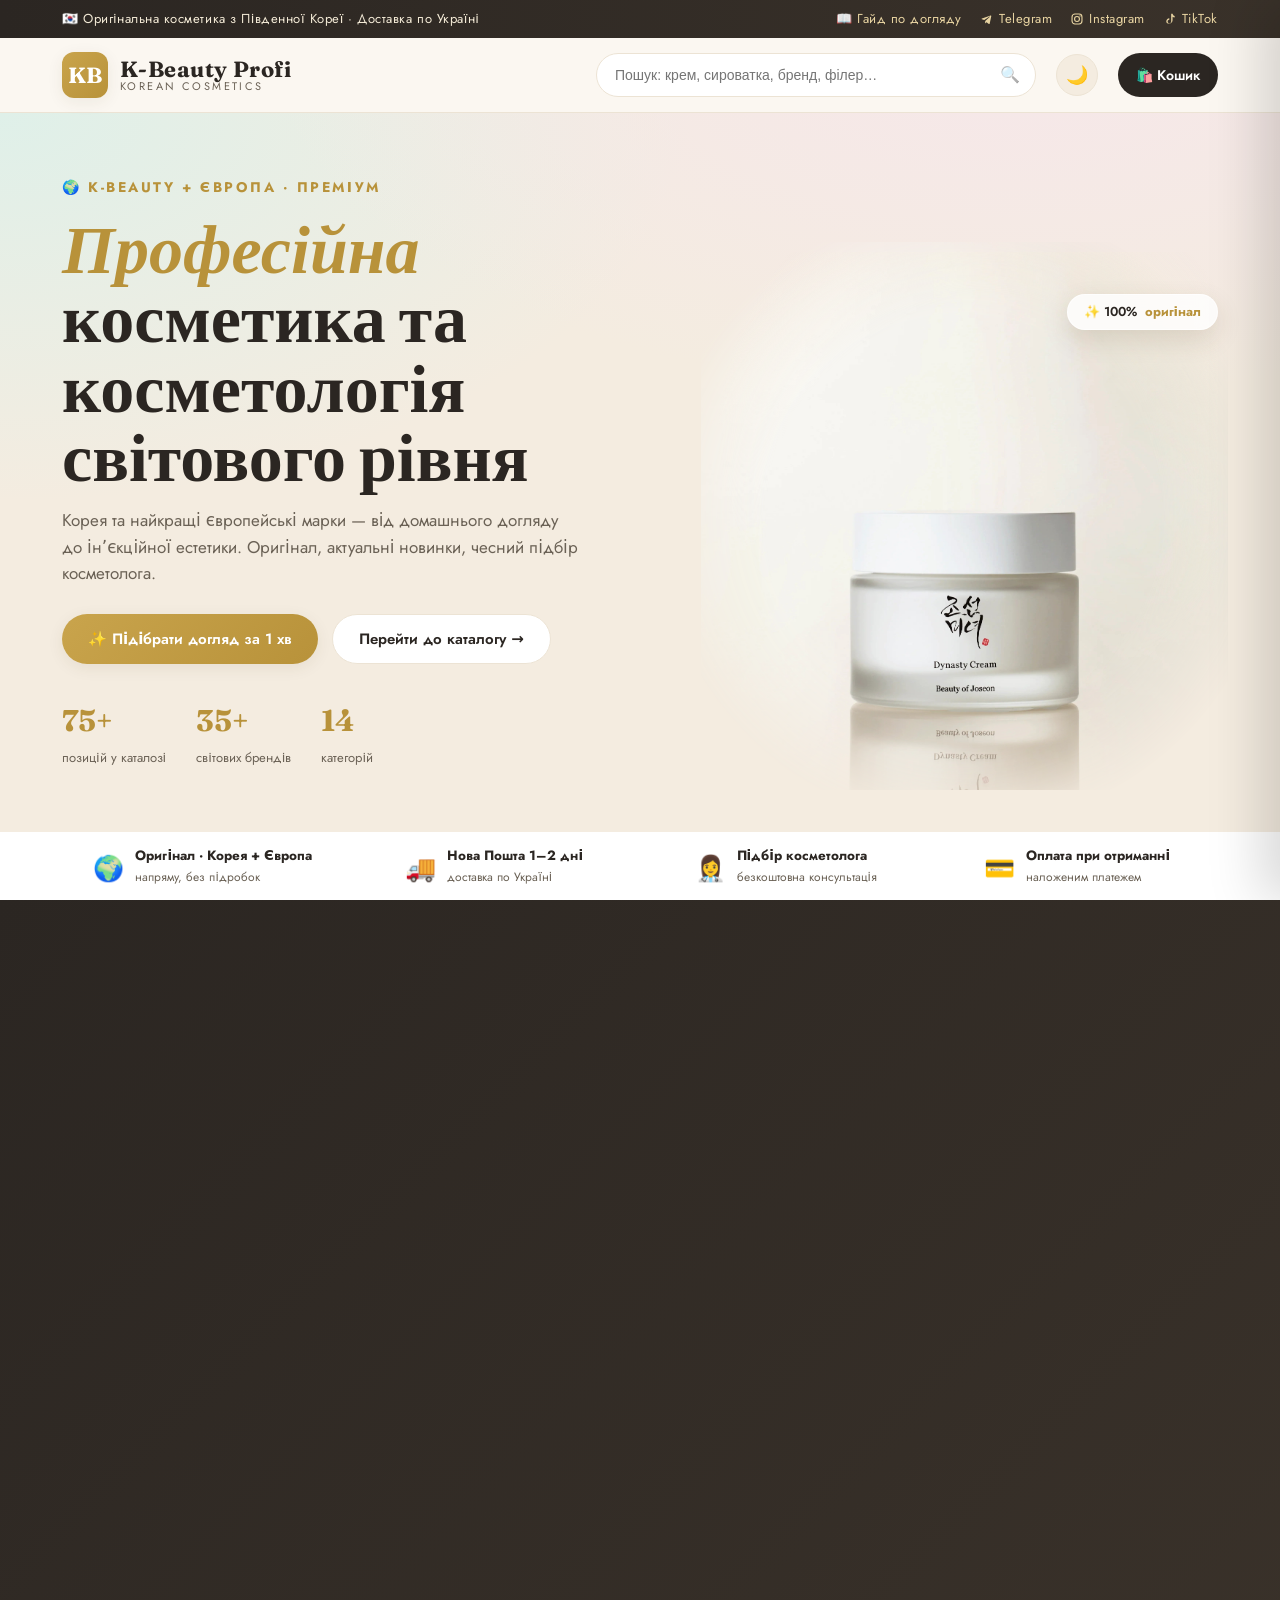
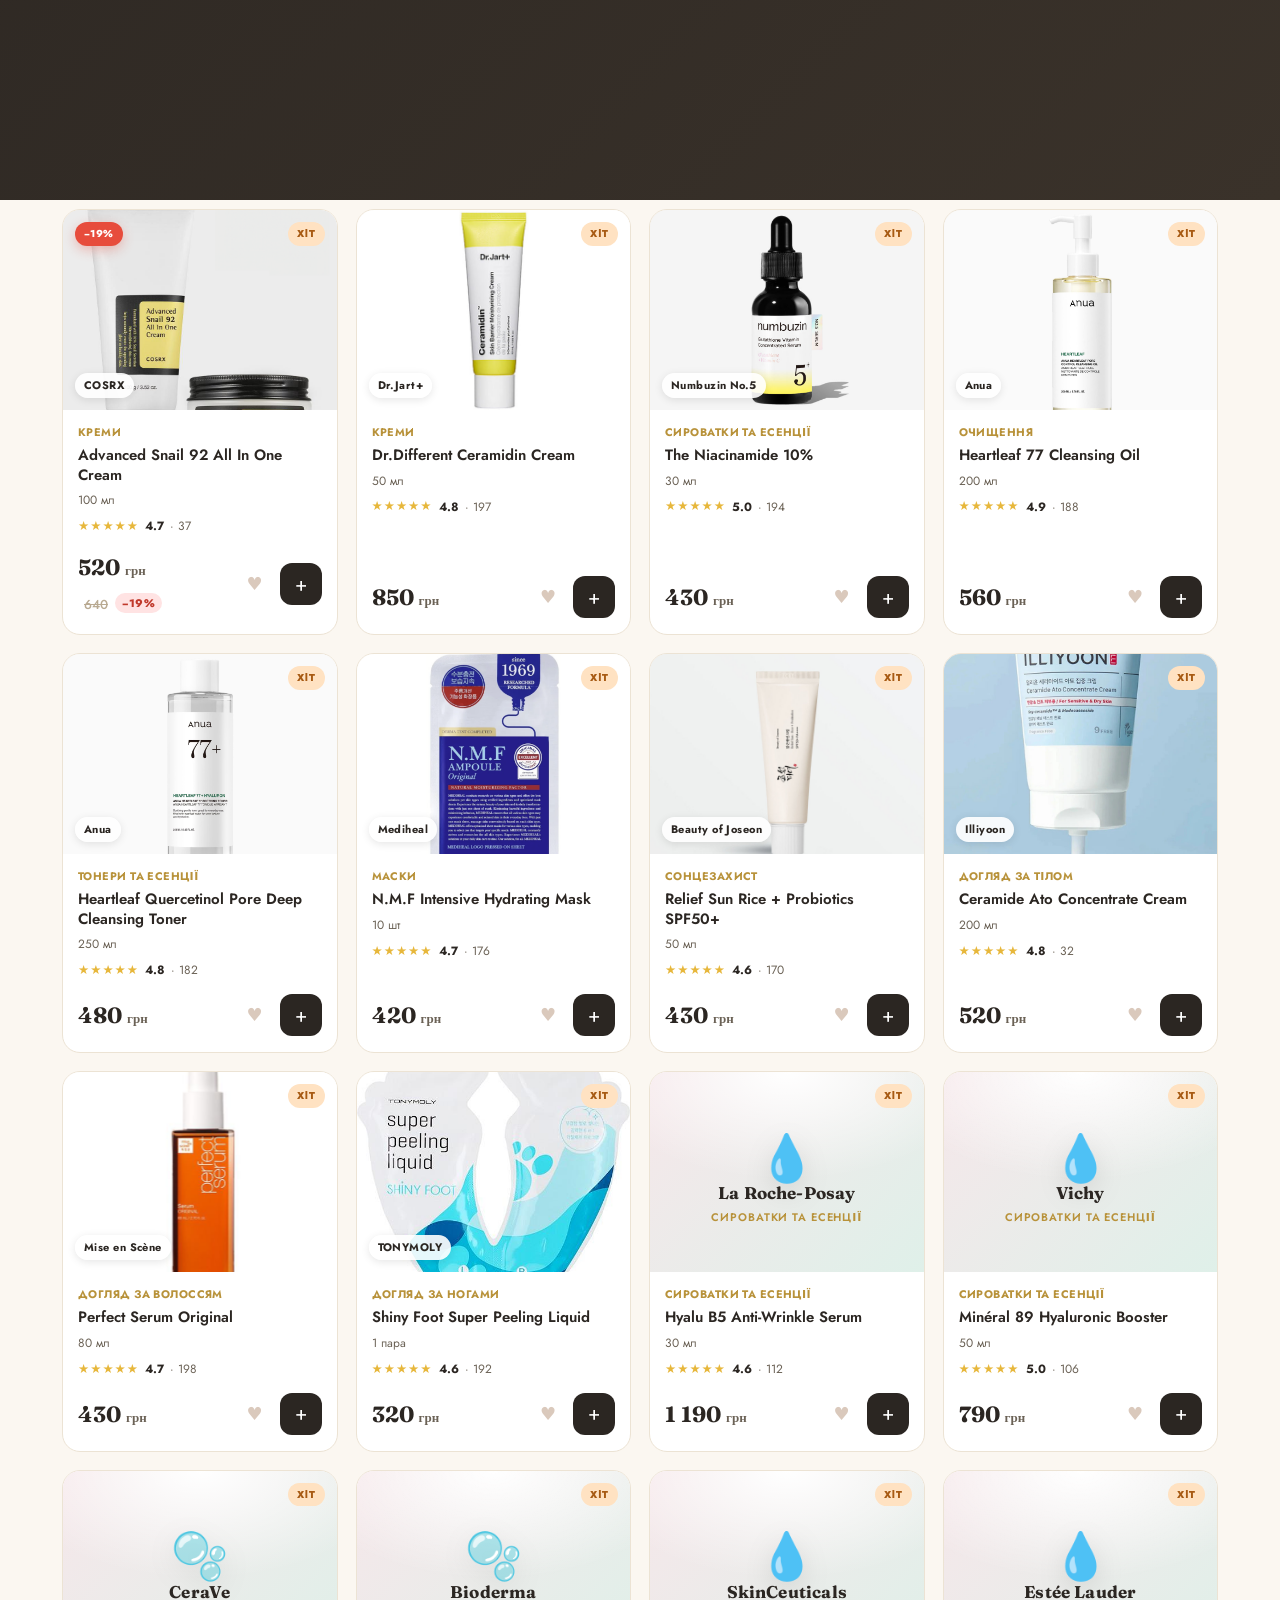
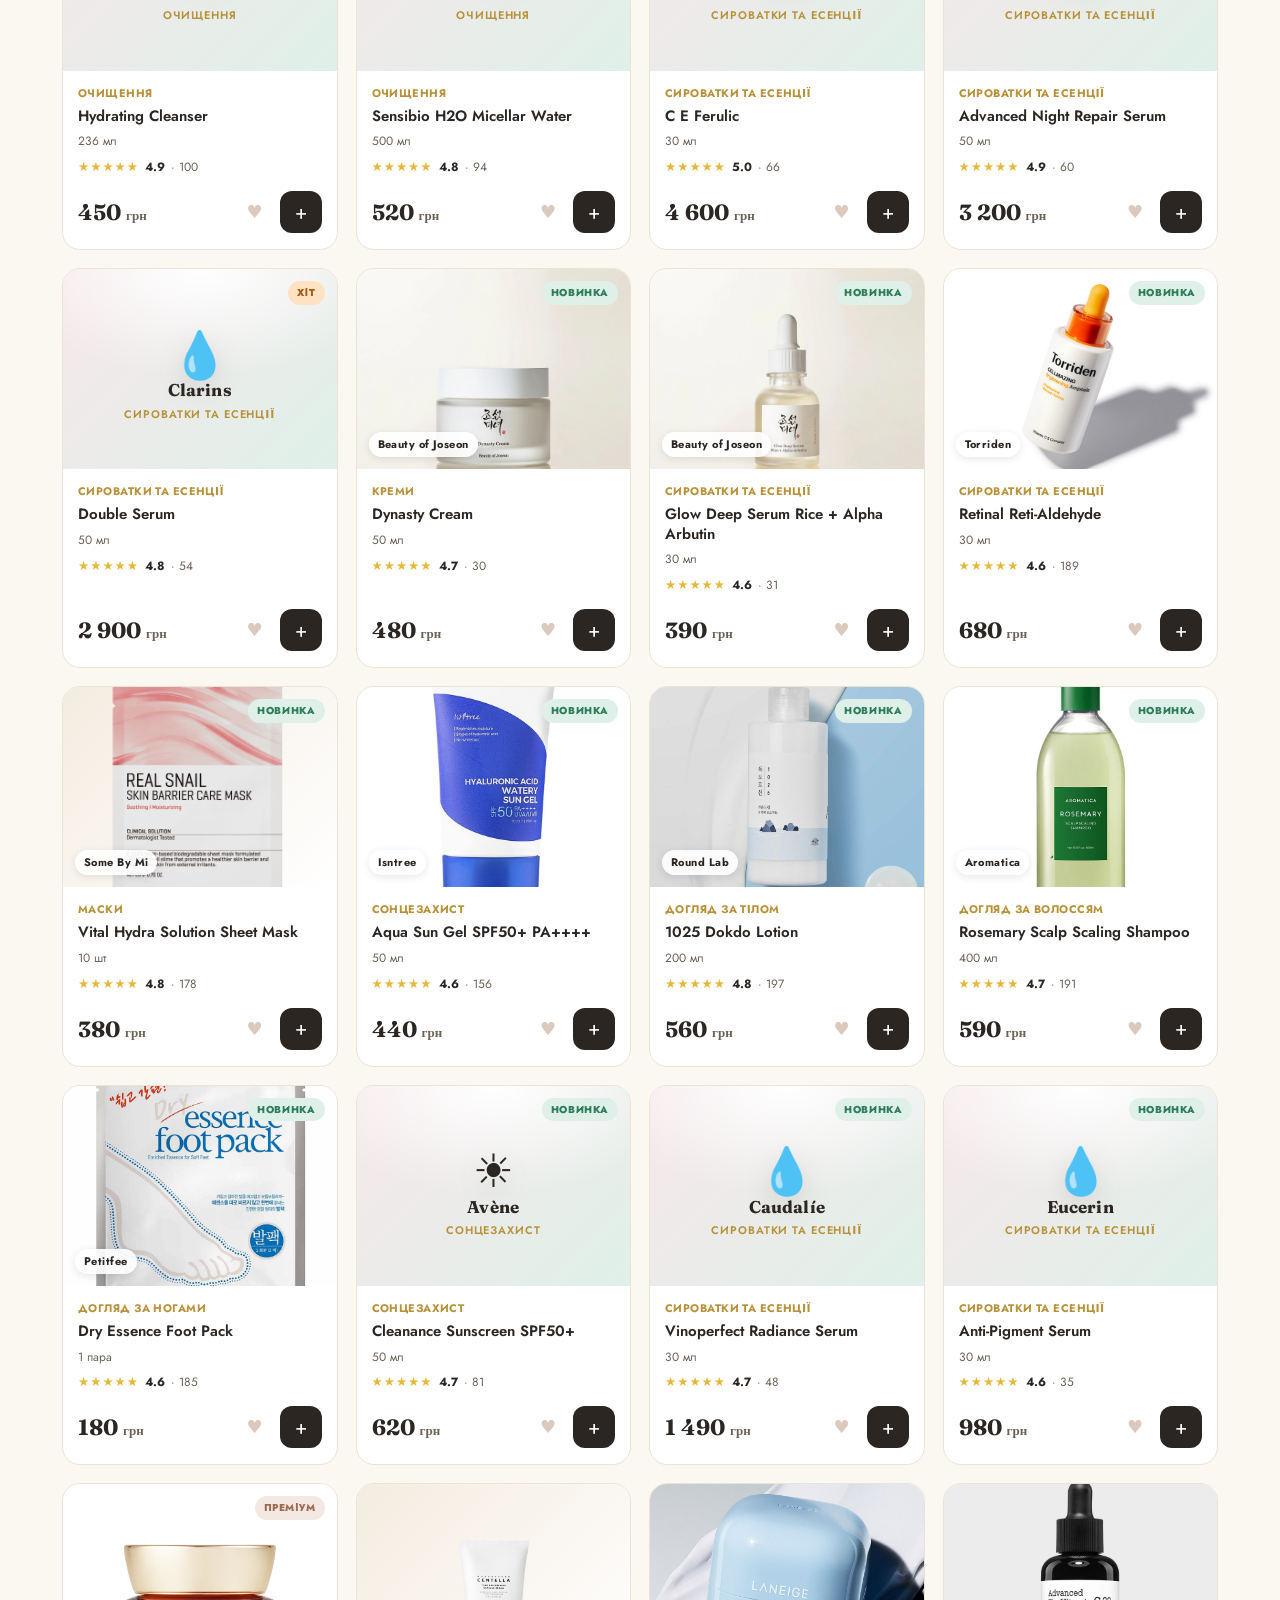
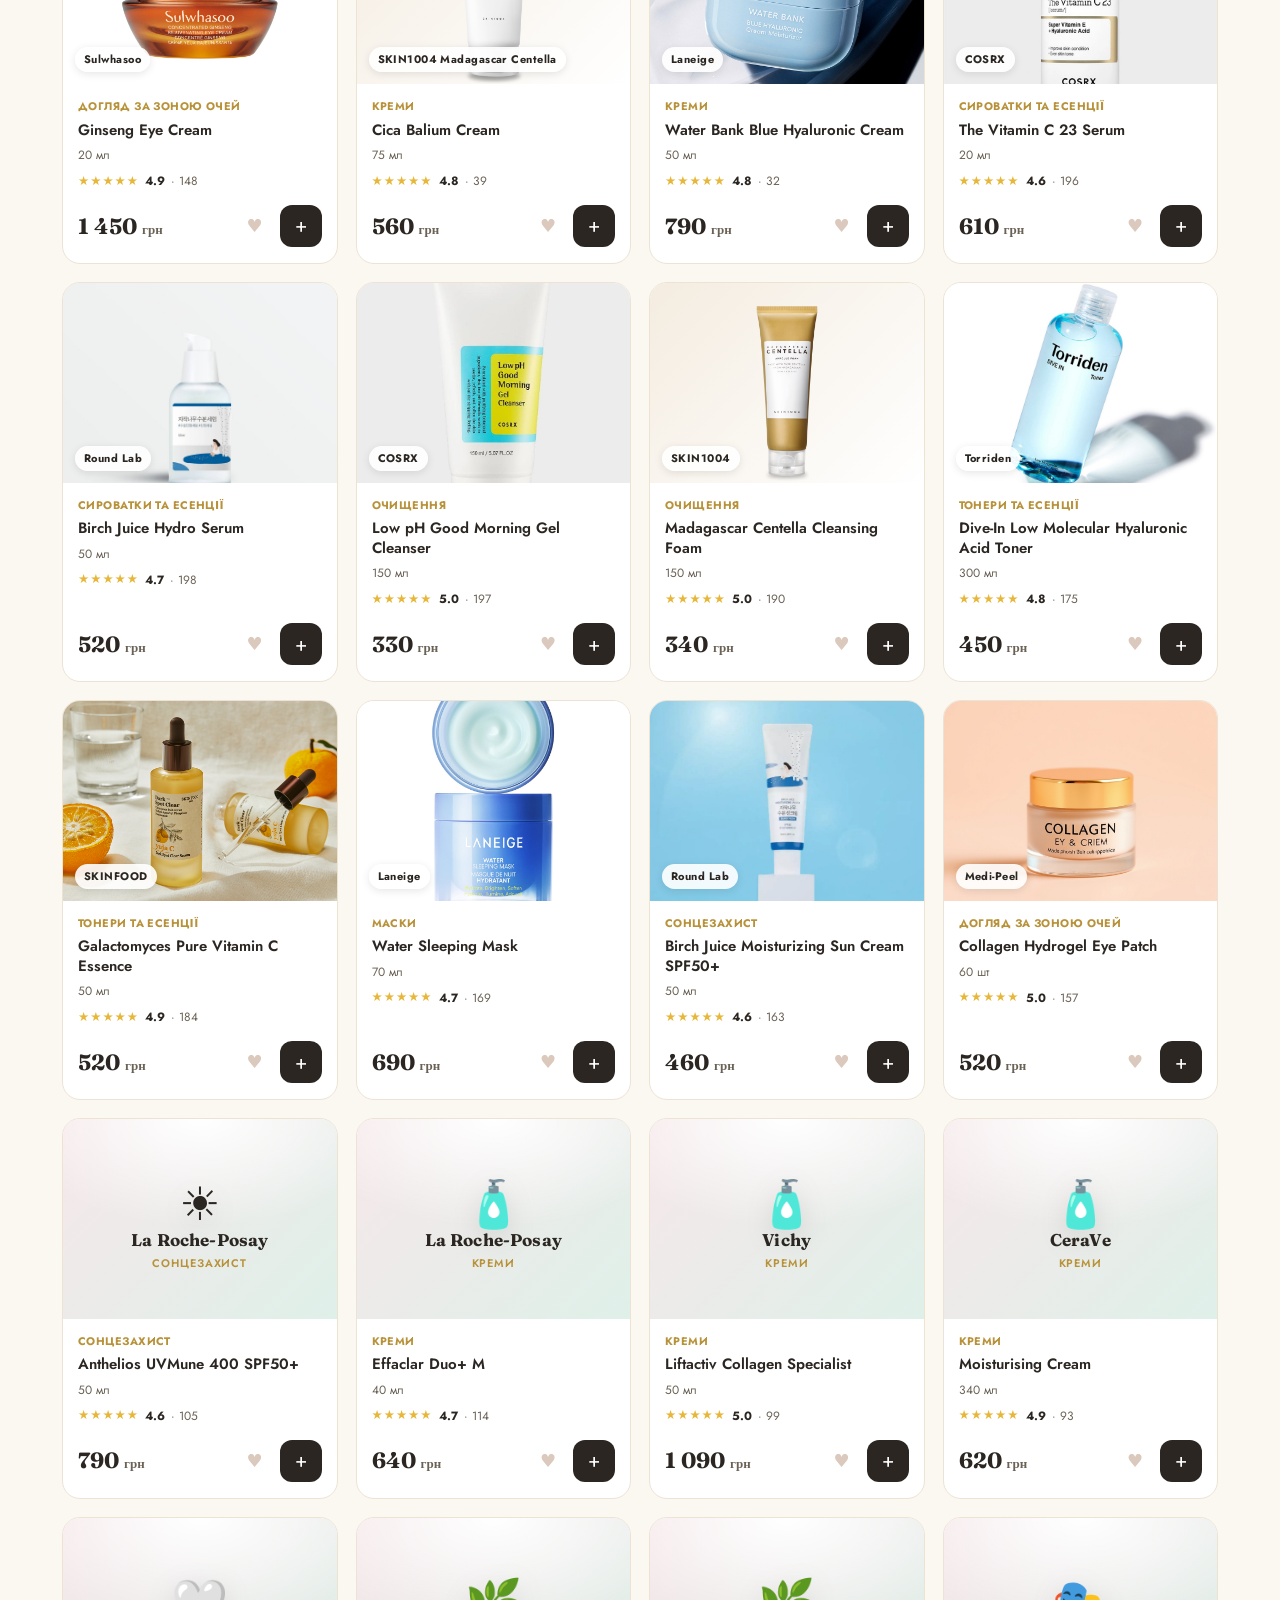
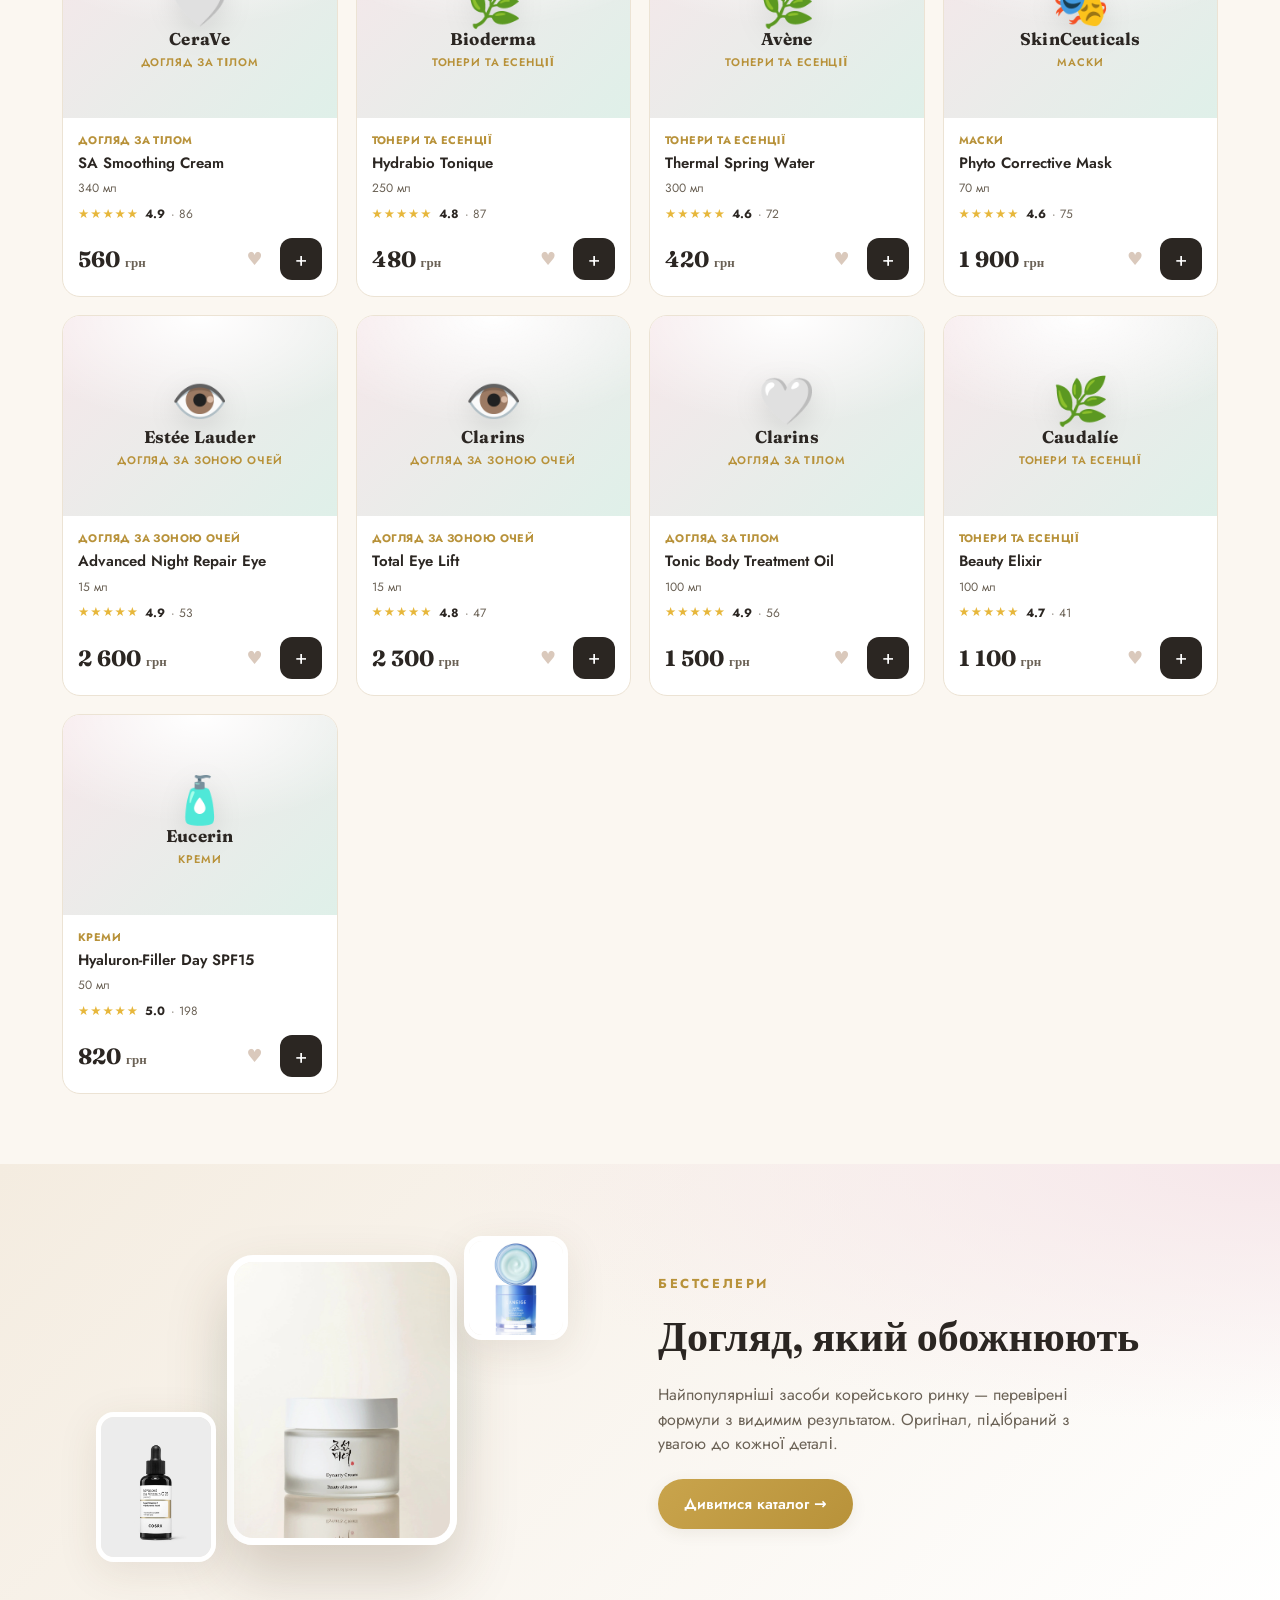
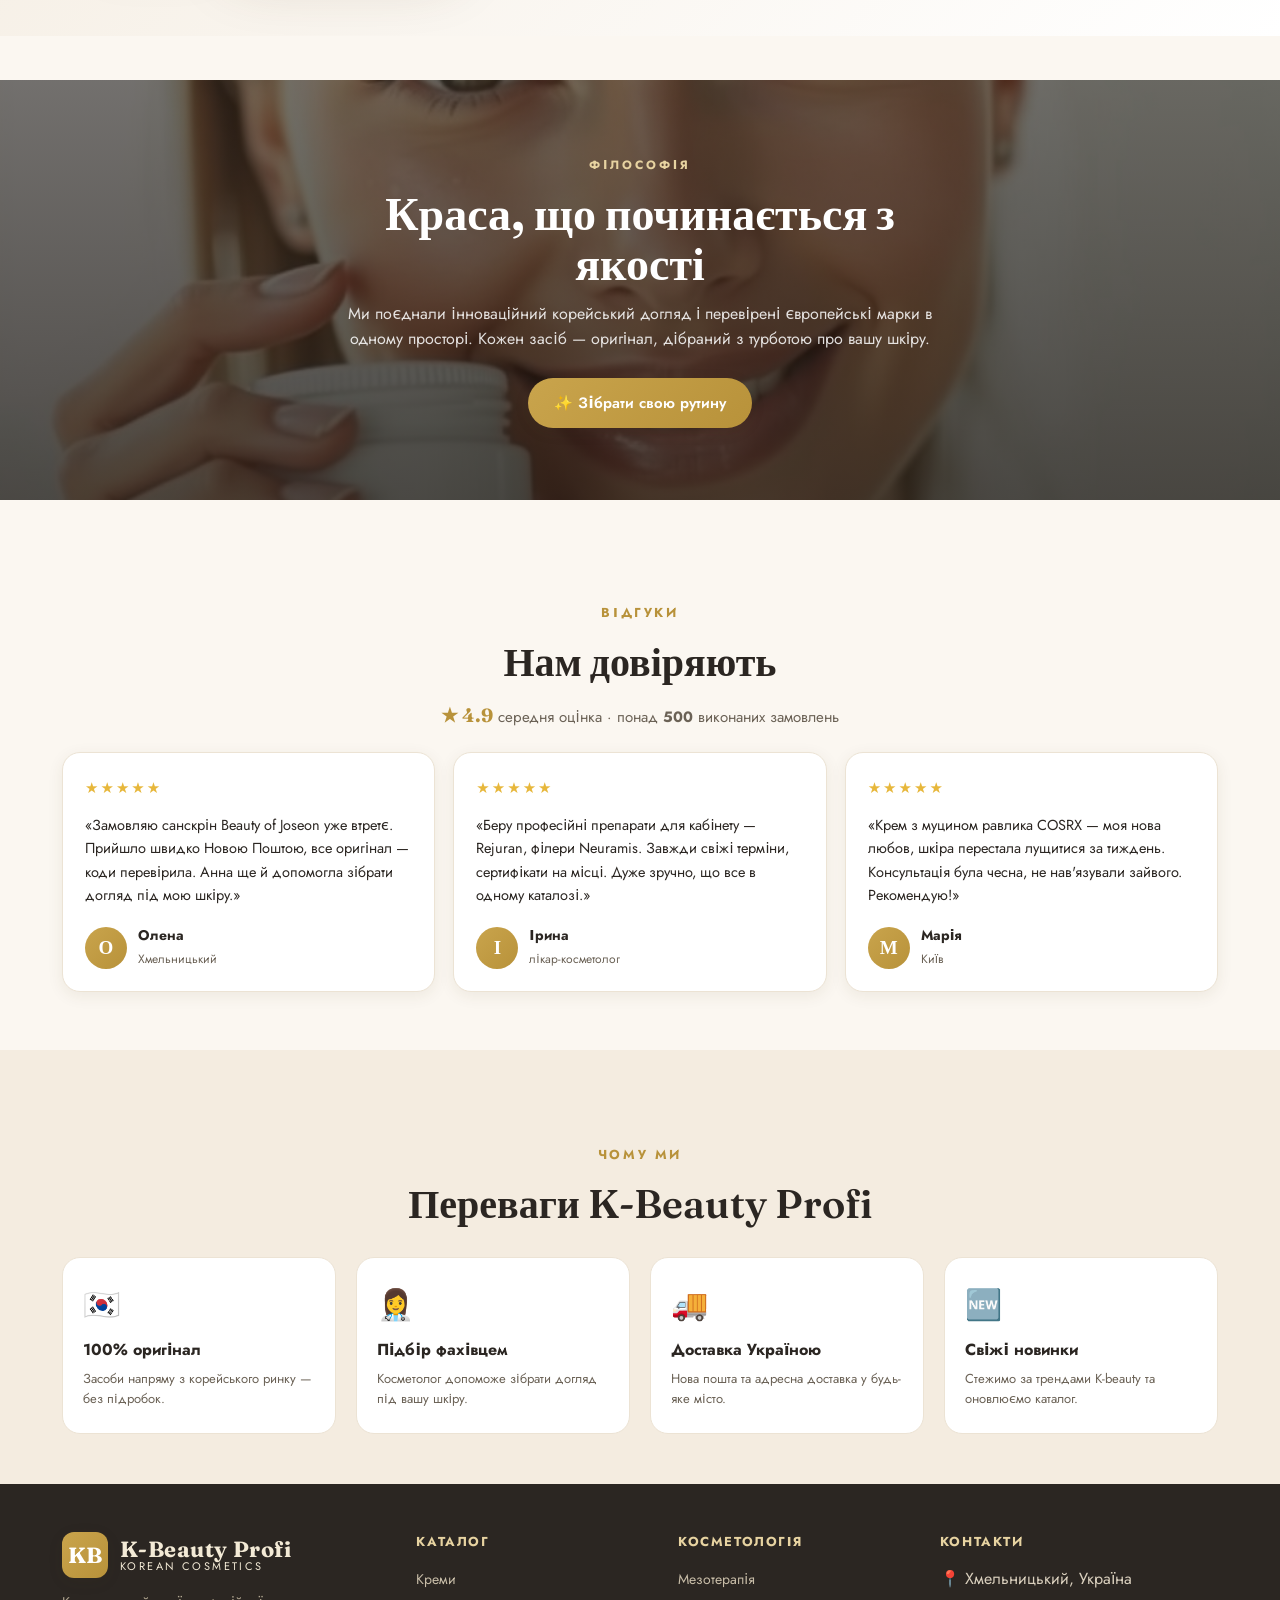
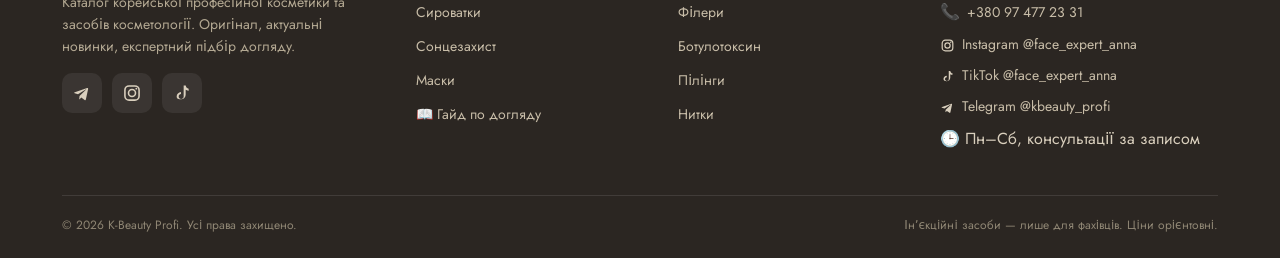
==== commit be486418: "Add Telegram order button (opens Anna's chat + copies order)" ====
--- a/index.html
+++ b/index.html
@@ -25,7 +25,7 @@
 <link rel="preconnect" href="https://fonts.googleapis.com">
 <link rel="preconnect" href="https://fonts.gstatic.com" crossorigin>
 <link href="https://fonts.googleapis.com/css2?family=Fraunces:ital,opsz,wght@0,9..144,500;0,9..144,600;0,9..144,700;1,9..144,500;1,9..144,600&family=Jost:wght@300;400;500;600;700&display=swap" rel="stylesheet">
-<link rel="stylesheet" href="styles.css?v=28">
+<link rel="stylesheet" href="styles.css?v=29">
 <script type="application/ld+json">
 {
   "@context": "https://schema.org",
@@ -307,8 +307,9 @@
   <div class="dfoot" id="dfoot">
     <div class="total"><span>Разом:</span><b id="dtotal">0 грн</b></div>
     <button class="dcompat" data-compat>🧪 Перевірити сумісність активів</button>
-    <button class="order" id="orderBtn">Оформити замовлення →</button>
-    <p class="hint">Список скопіюється у буфер — надішліть його у Direct Instagram для підтвердження.</p>
+    <button class="order tg" id="orderTgBtn"><svg class="bi fill" viewBox="0 0 24 24"><path d="M9.04 15.6l-.38 4.02c.27 0 .39-.12.53-.26l1.95-1.86 4.04 2.96c.74.41 1.27.2 1.46-.68l2.65-12.4c.24-1.12-.4-1.56-1.13-1.29L3.4 11.06c-1.09.42-1.07 1.03-.18 1.31l3.99 1.24 9.27-5.84c.44-.27.84-.12.51.16z"/></svg> Замовити в Telegram</button>
+    <button class="order" id="orderBtn">Замовити в Instagram →</button>
+    <p class="hint">Список скопіюється у буфер — відкриється чат, вставте його (Ctrl+V) і надішліть для підтвердження.</p>
   </div>
 </aside>
 
@@ -322,6 +323,6 @@
 <button class="to-top" id="toTop" aria-label="Догори" title="Догори">↑</button>
 
 <script src="products.js"></script>
-<script src="app.js?v=14"></script>
+<script src="app.js?v=15"></script>
 </body>
 </html>
--- a/styles.css
+++ b/styles.css
@@ -345,6 +345,9 @@
 .dfoot .total b{font-family:var(--serif);font-size:28px}
 .dfoot .order{width:100%;height:54px;border-radius:14px;background:var(--ink);color:#fff;font-weight:700;font-size:16px;display:flex;align-items:center;justify-content:center;gap:10px;transition:.2s}
 .dfoot .order:hover{background:#000}
+.dfoot .order.tg{background:#2aabee;margin-bottom:10px}
+.dfoot .order.tg:hover{background:#1d97d6}
+.dfoot .order.tg .bi{width:20px;height:20px}
 .dfoot .hint{font-size:12px;color:var(--ink-soft);text-align:center;margin-top:10px}
 .cart-empty{text-align:center;padding:60px 20px;color:var(--ink-soft)}
 .cart-empty .em{font-size:50px}
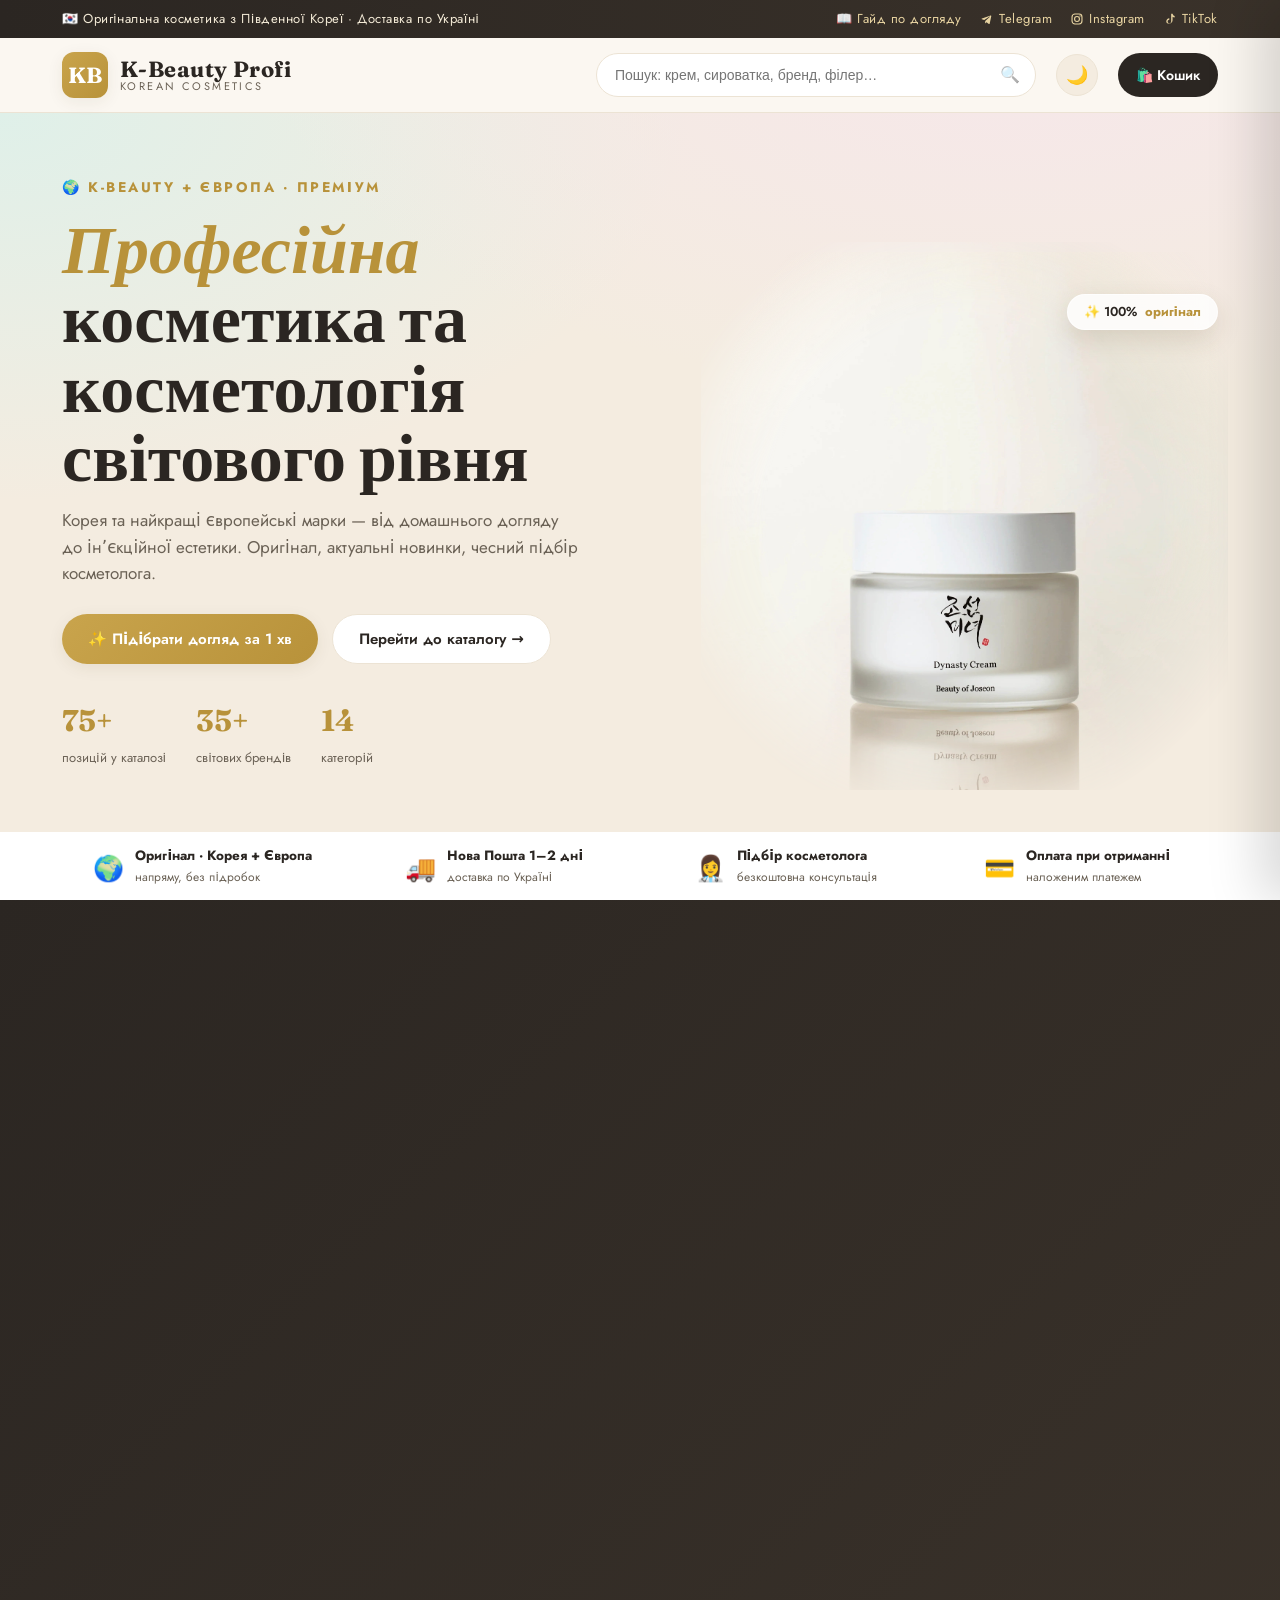
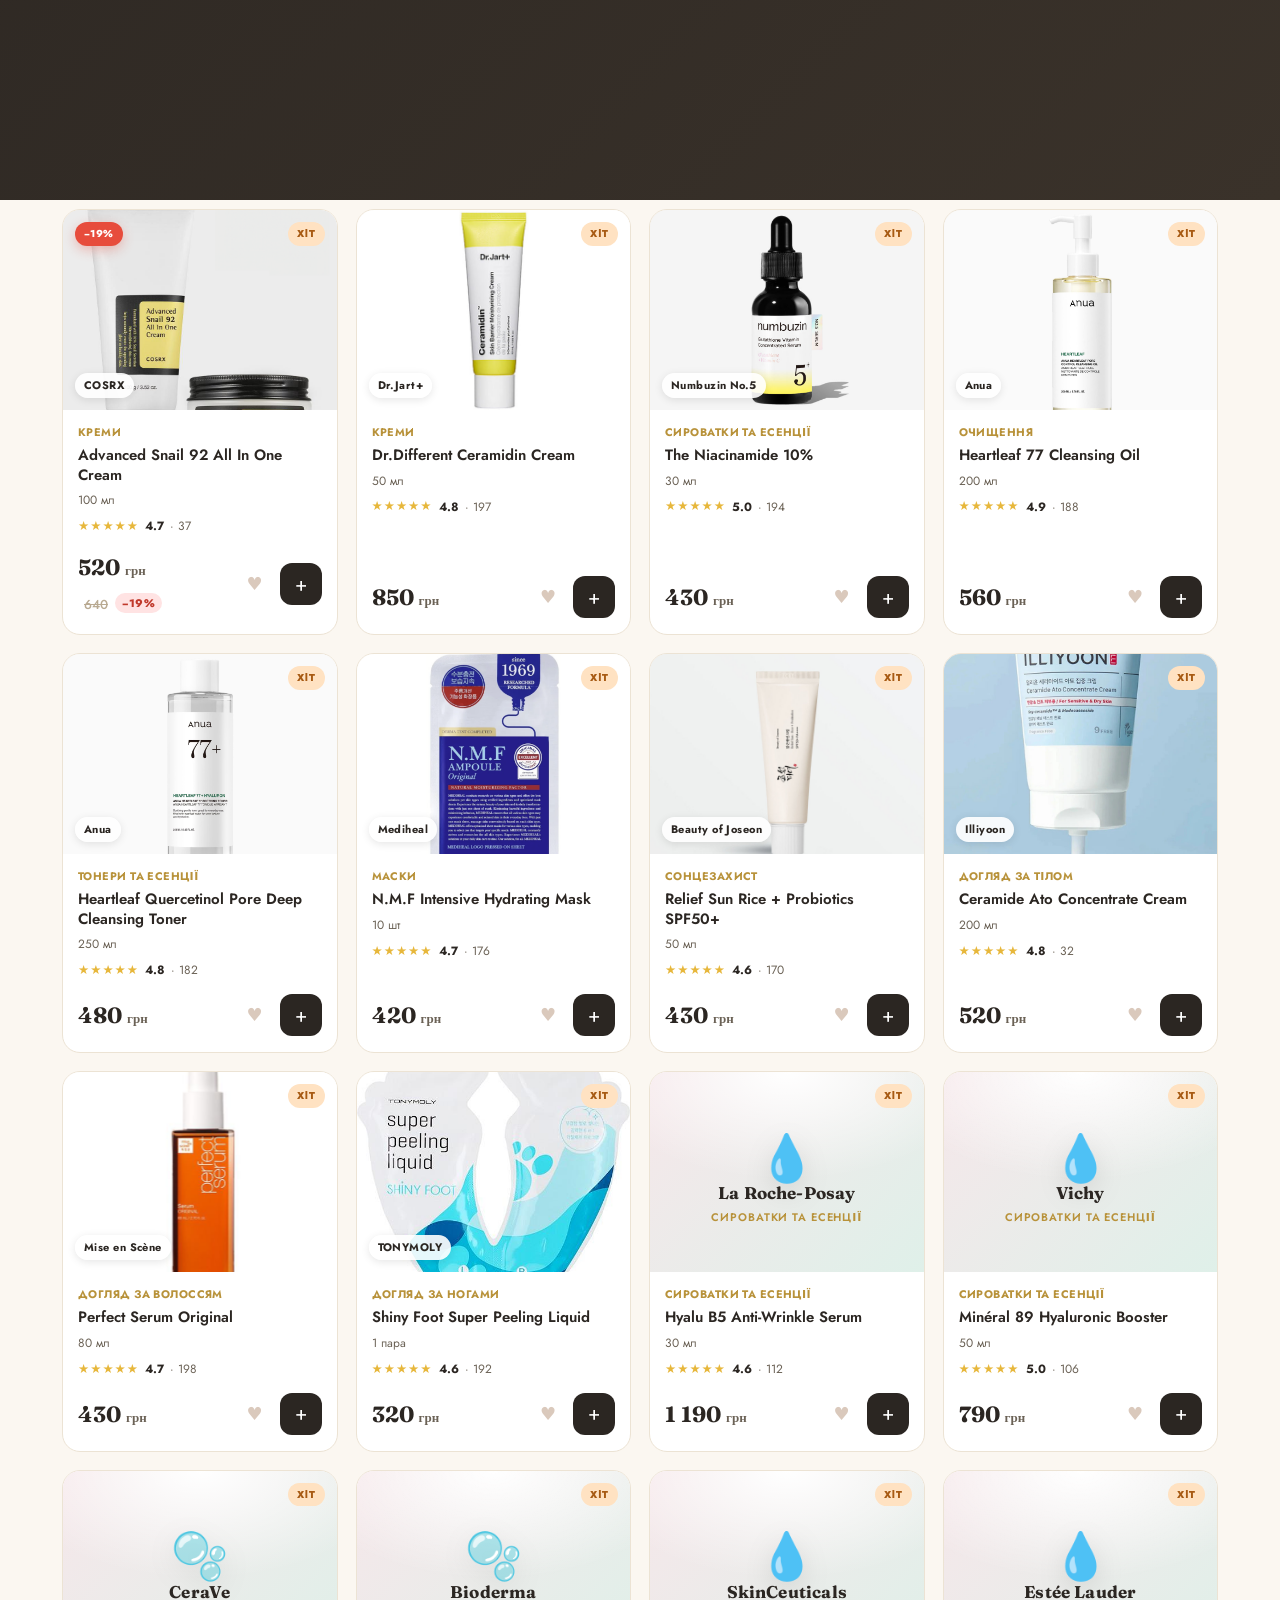
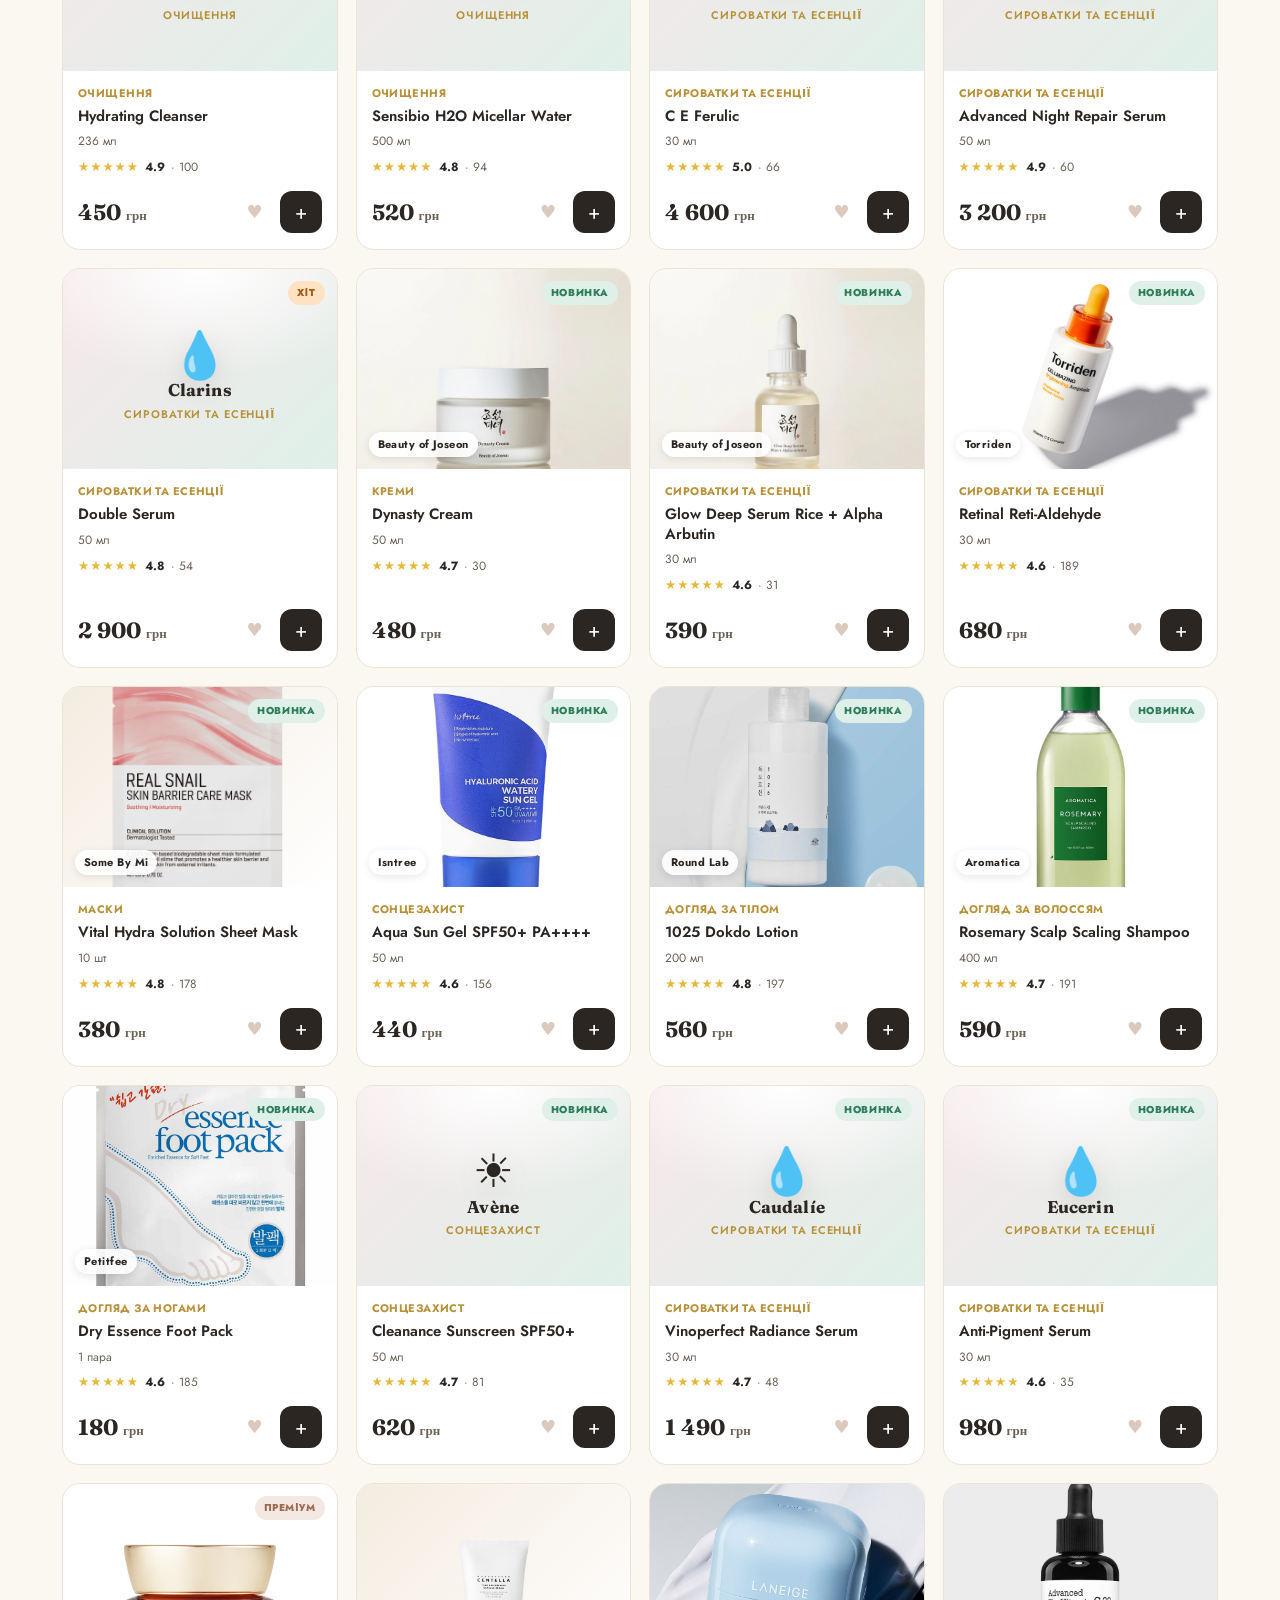
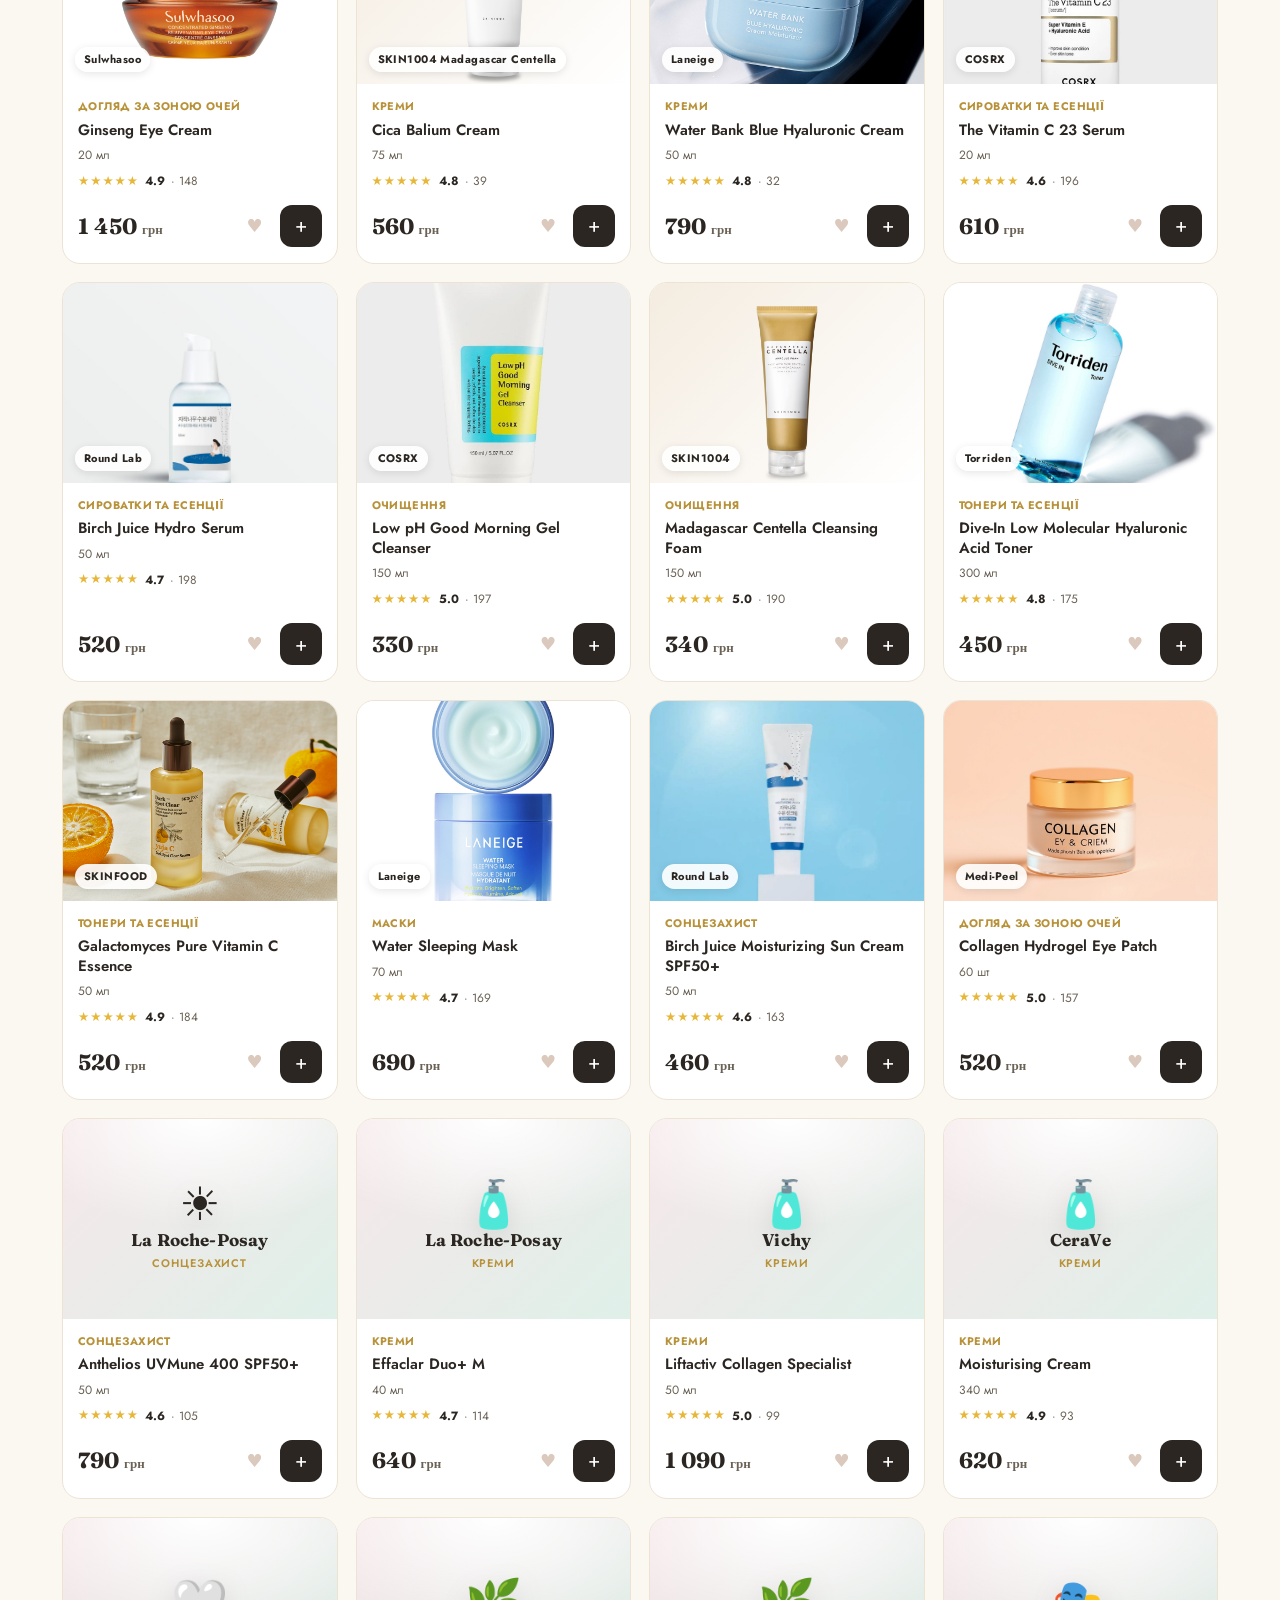
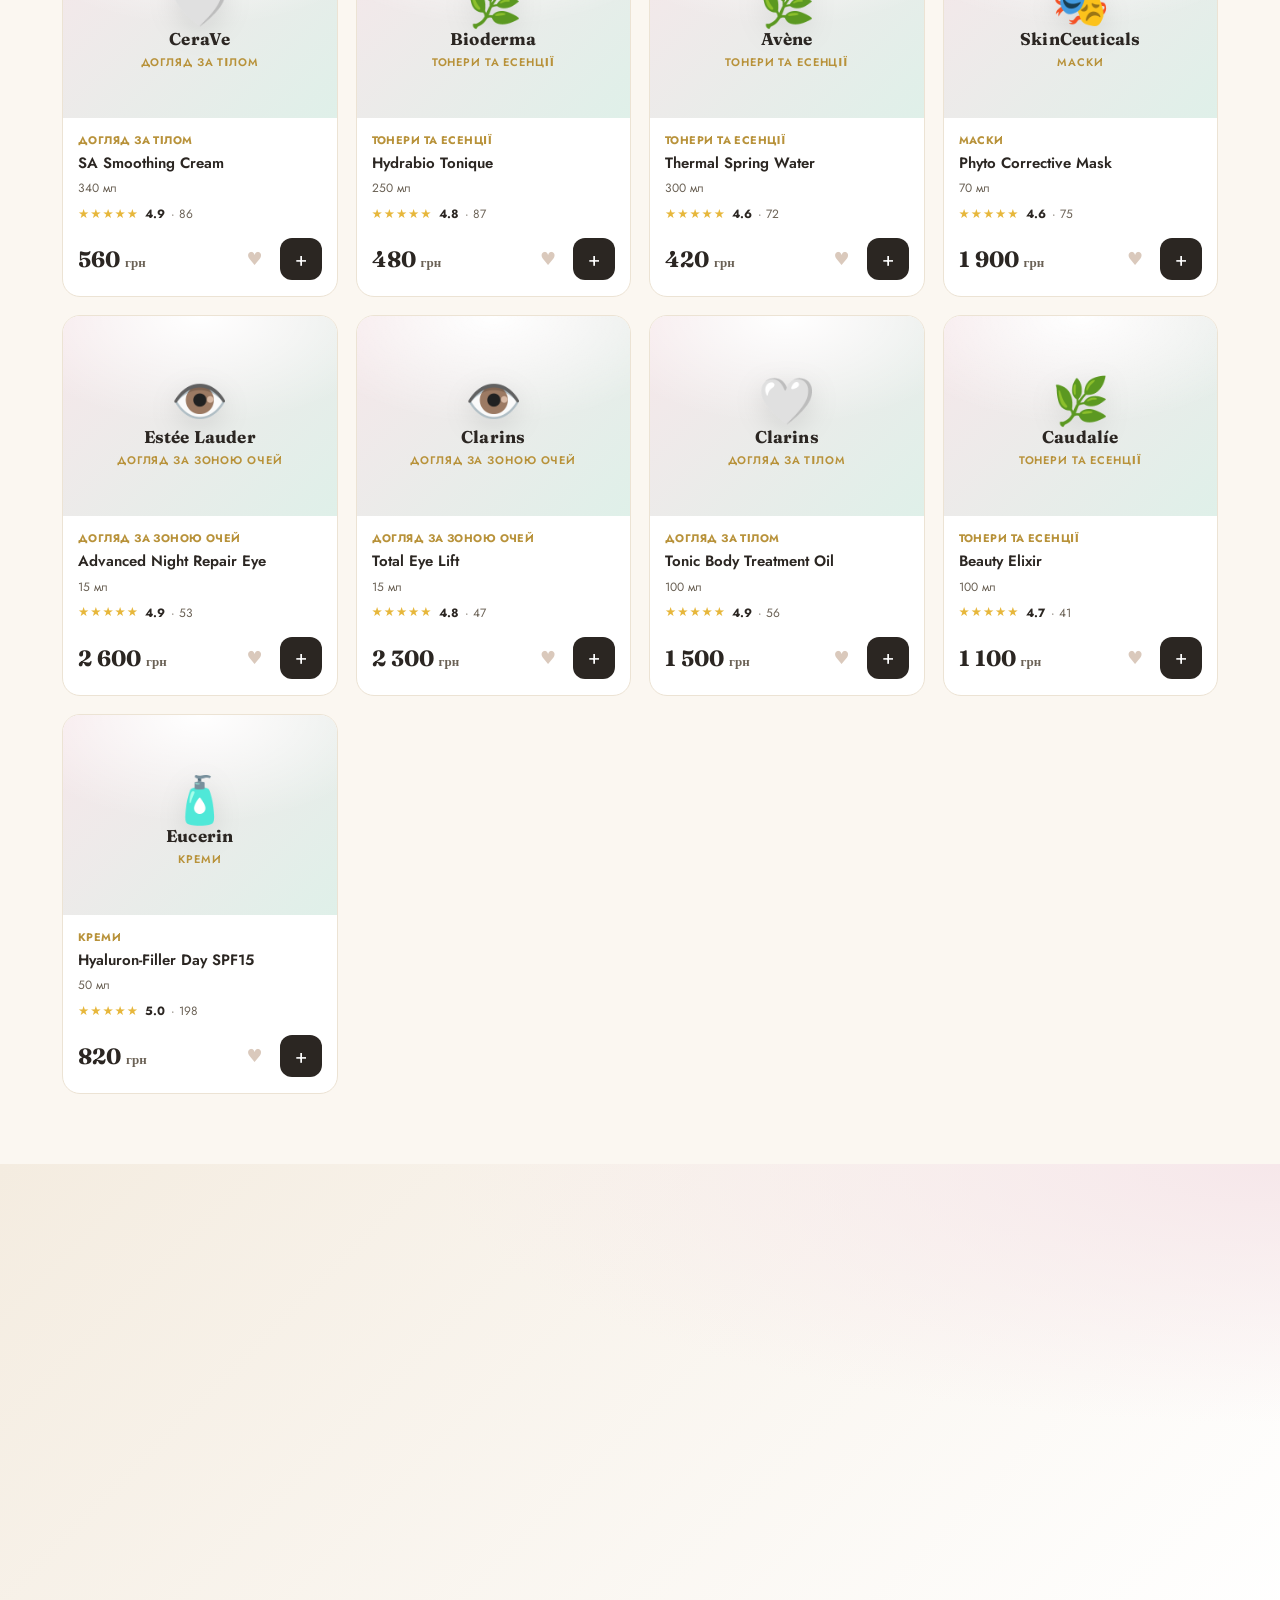
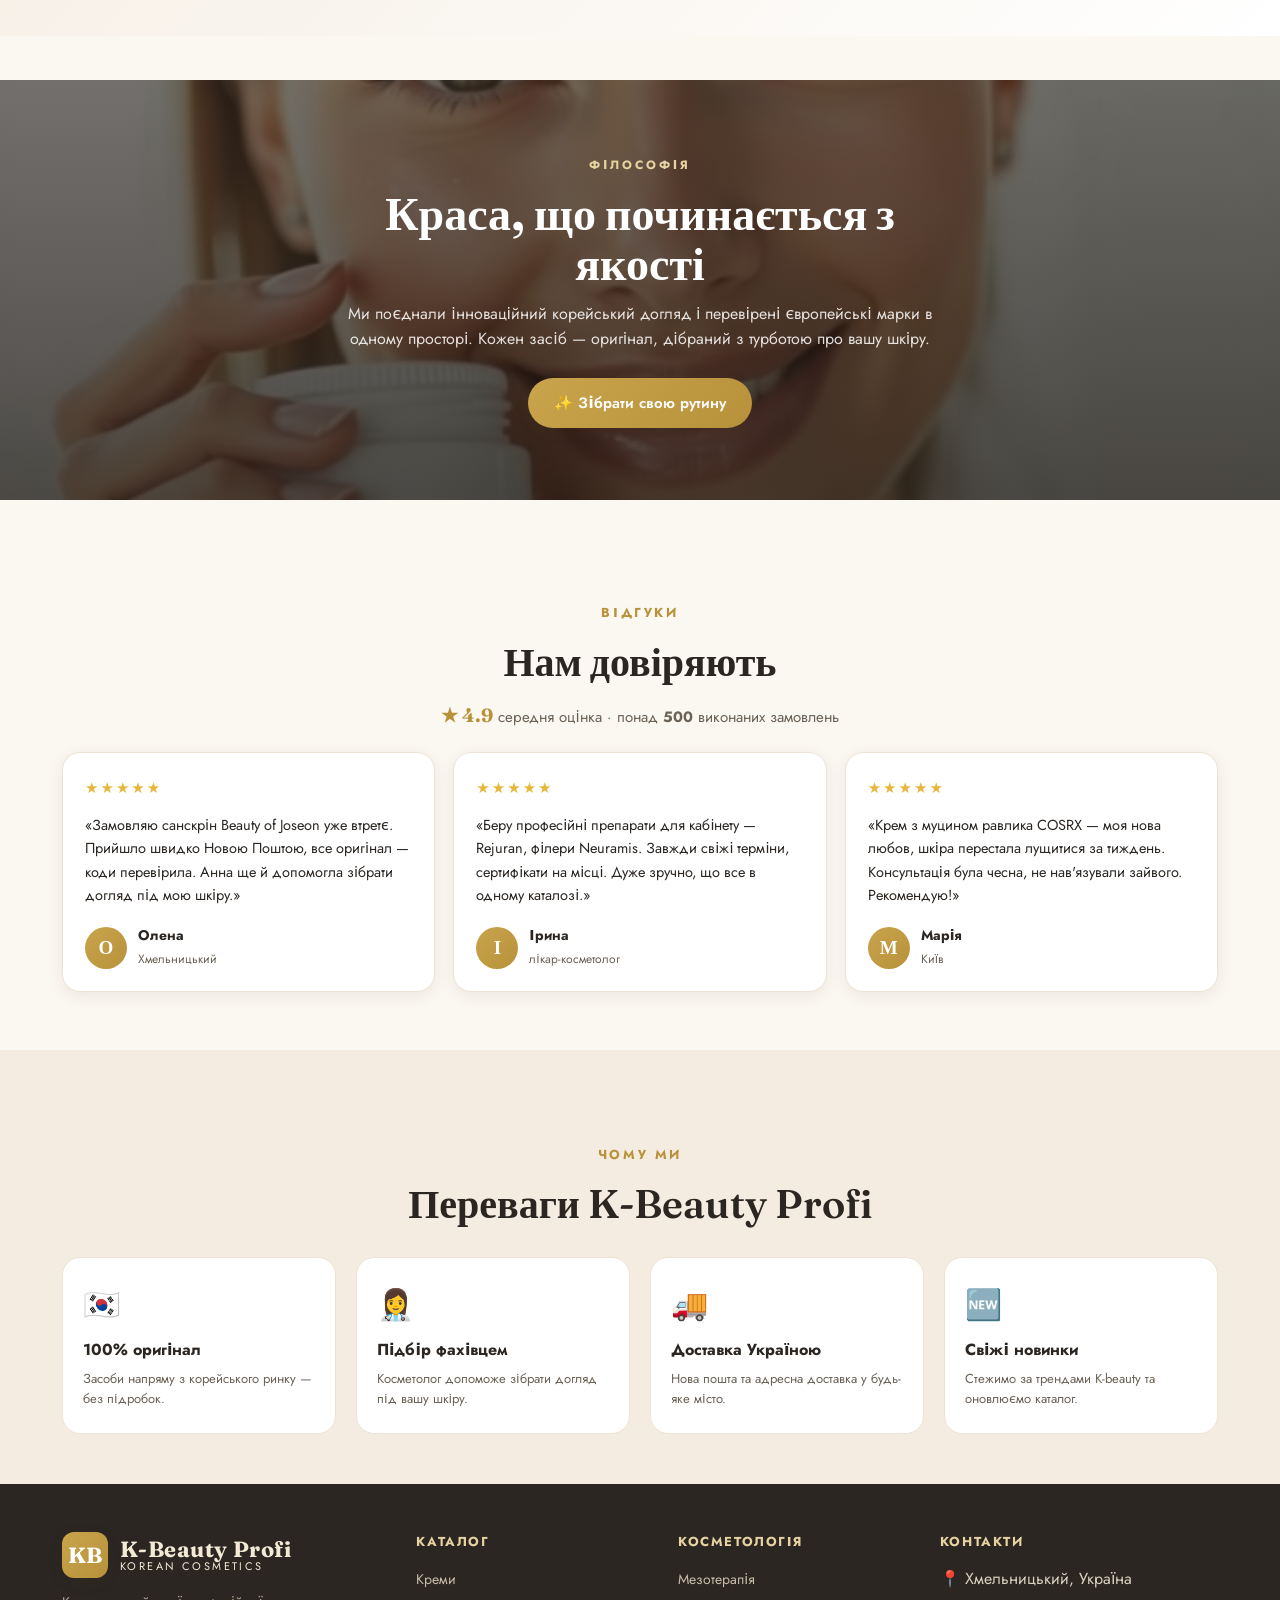
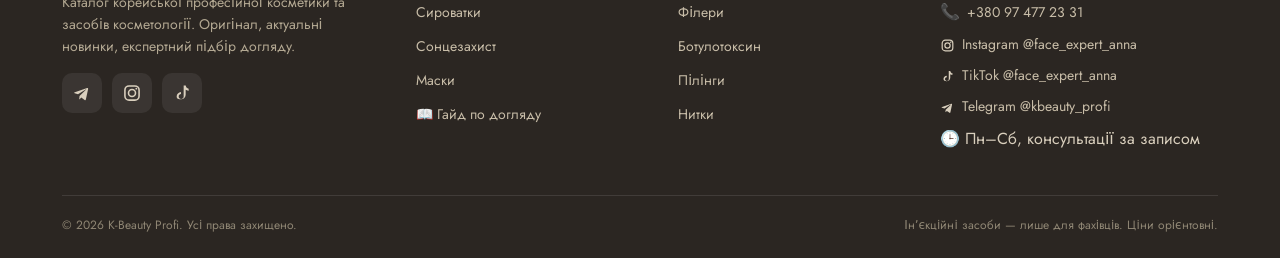
==== commit 08c9b27e: "Add 'Pay now' button with bank-choice modal (Monobank/Privat/A-Bank/PUMB/Sense/Oschad) - visual demo" ====
--- a/index.html
+++ b/index.html
@@ -25,7 +25,7 @@
 <link rel="preconnect" href="https://fonts.googleapis.com">
 <link rel="preconnect" href="https://fonts.gstatic.com" crossorigin>
 <link href="https://fonts.googleapis.com/css2?family=Fraunces:ital,opsz,wght@0,9..144,500;0,9..144,600;0,9..144,700;1,9..144,500;1,9..144,600&family=Jost:wght@300;400;500;600;700&display=swap" rel="stylesheet">
-<link rel="stylesheet" href="styles.css?v=29">
+<link rel="stylesheet" href="styles.css?v=30">
 <script type="application/ld+json">
 {
   "@context": "https://schema.org",
@@ -299,6 +299,9 @@
 <!-- вікно «Сумісність активів» -->
 <div class="overlay routine-overlay" id="compatOverlay"><div class="routine-modal" id="compatModal"></div></div>
 
+<!-- вікно вибору банку для оплати -->
+<div class="overlay routine-overlay" id="payOverlay"><div class="routine-modal pay-modal" id="payModal"></div></div>
+
 <!-- кошик -->
 <div class="overlay" id="scrim" style="z-index:105"></div>
 <aside class="drawer" id="drawer">
@@ -306,6 +309,8 @@
   <div class="ditems" id="ditems"></div>
   <div class="dfoot" id="dfoot">
     <div class="total"><span>Разом:</span><b id="dtotal">0 грн</b></div>
+    <button class="order pay" id="payNowBtn">💳 Оплата зараз<small>Найшвидший спосіб замовити й отримати</small></button>
+    <div class="pay-or">або замовити без передоплати</div>
     <button class="dcompat" data-compat>🧪 Перевірити сумісність активів</button>
     <button class="order tg" id="orderTgBtn"><svg class="bi fill" viewBox="0 0 24 24"><path d="M9.04 15.6l-.38 4.02c.27 0 .39-.12.53-.26l1.95-1.86 4.04 2.96c.74.41 1.27.2 1.46-.68l2.65-12.4c.24-1.12-.4-1.56-1.13-1.29L3.4 11.06c-1.09.42-1.07 1.03-.18 1.31l3.99 1.24 9.27-5.84c.44-.27.84-.12.51.16z"/></svg> Замовити в Telegram</button>
     <button class="order" id="orderBtn">Замовити в Instagram →</button>
@@ -323,6 +328,6 @@
 <button class="to-top" id="toTop" aria-label="Догори" title="Догори">↑</button>
 
 <script src="products.js"></script>
-<script src="app.js?v=15"></script>
+<script src="app.js?v=16"></script>
 </body>
 </html>
--- a/styles.css
+++ b/styles.css
@@ -348,6 +348,32 @@
 .dfoot .order.tg{background:#2aabee;margin-bottom:10px}
 .dfoot .order.tg:hover{background:#1d97d6}
 .dfoot .order.tg .bi{width:20px;height:20px}
+/* кнопка «Оплата зараз» */
+.dfoot .order.pay{flex-direction:column;gap:1px;height:auto;padding:11px 16px;
+  background:linear-gradient(135deg,var(--gold),var(--gold-2));color:#1c1a17}
+.dfoot .order.pay:hover{filter:brightness(1.05);transform:translateY(-1px)}
+.dfoot .order.pay small{font-weight:600;font-size:11px;opacity:.78}
+.pay-or{text-align:center;font-size:12px;color:var(--ink-soft);margin:12px 0 10px;position:relative}
+.pay-or::before,.pay-or::after{content:"";position:absolute;top:50%;width:28%;height:1px;background:var(--line)}
+.pay-or::before{left:0}.pay-or::after{right:0}
+
+/* вікно вибору банку */
+.pay-modal{max-width:440px}
+.pay-grid{display:grid;grid-template-columns:1fr 1fr;gap:10px;margin-bottom:14px}
+.pay-grid .pm{height:52px;border-radius:14px;font-weight:700;font-size:15px;letter-spacing:.01em;
+  display:grid;place-items:center;color:#fff;border:1px solid rgba(255,255,255,.12);transition:.18s}
+.pay-grid .pm:hover{transform:translateY(-2px);box-shadow:var(--shadow-sm);filter:brightness(1.08)}
+.pm-mono{background:#000}
+.pm-privat{background:#4ca72c}
+.pm-abank{background:#ff4326}
+.pm-pumb{background:#c20e2f}
+.pm-sense{background:#26262e}
+.pm-oschad{background:#0b7a3b}
+.pay-cards{display:flex;justify-content:center;gap:8px;flex-wrap:wrap;margin-bottom:10px}
+.pay-cards span{font-size:11px;font-weight:700;color:var(--ink-soft);background:var(--bg-2);
+  border:1px solid var(--line);padding:4px 10px;border-radius:8px}
+.pay-note{text-align:center;font-size:12px;color:var(--ink-soft);line-height:1.5}
+@media(max-width:480px){.pay-grid{grid-template-columns:1fr 1fr}}
 .dfoot .hint{font-size:12px;color:var(--ink-soft);text-align:center;margin-top:10px}
 .cart-empty{text-align:center;padding:60px 20px;color:var(--ink-soft)}
 .cart-empty .em{font-size:50px}
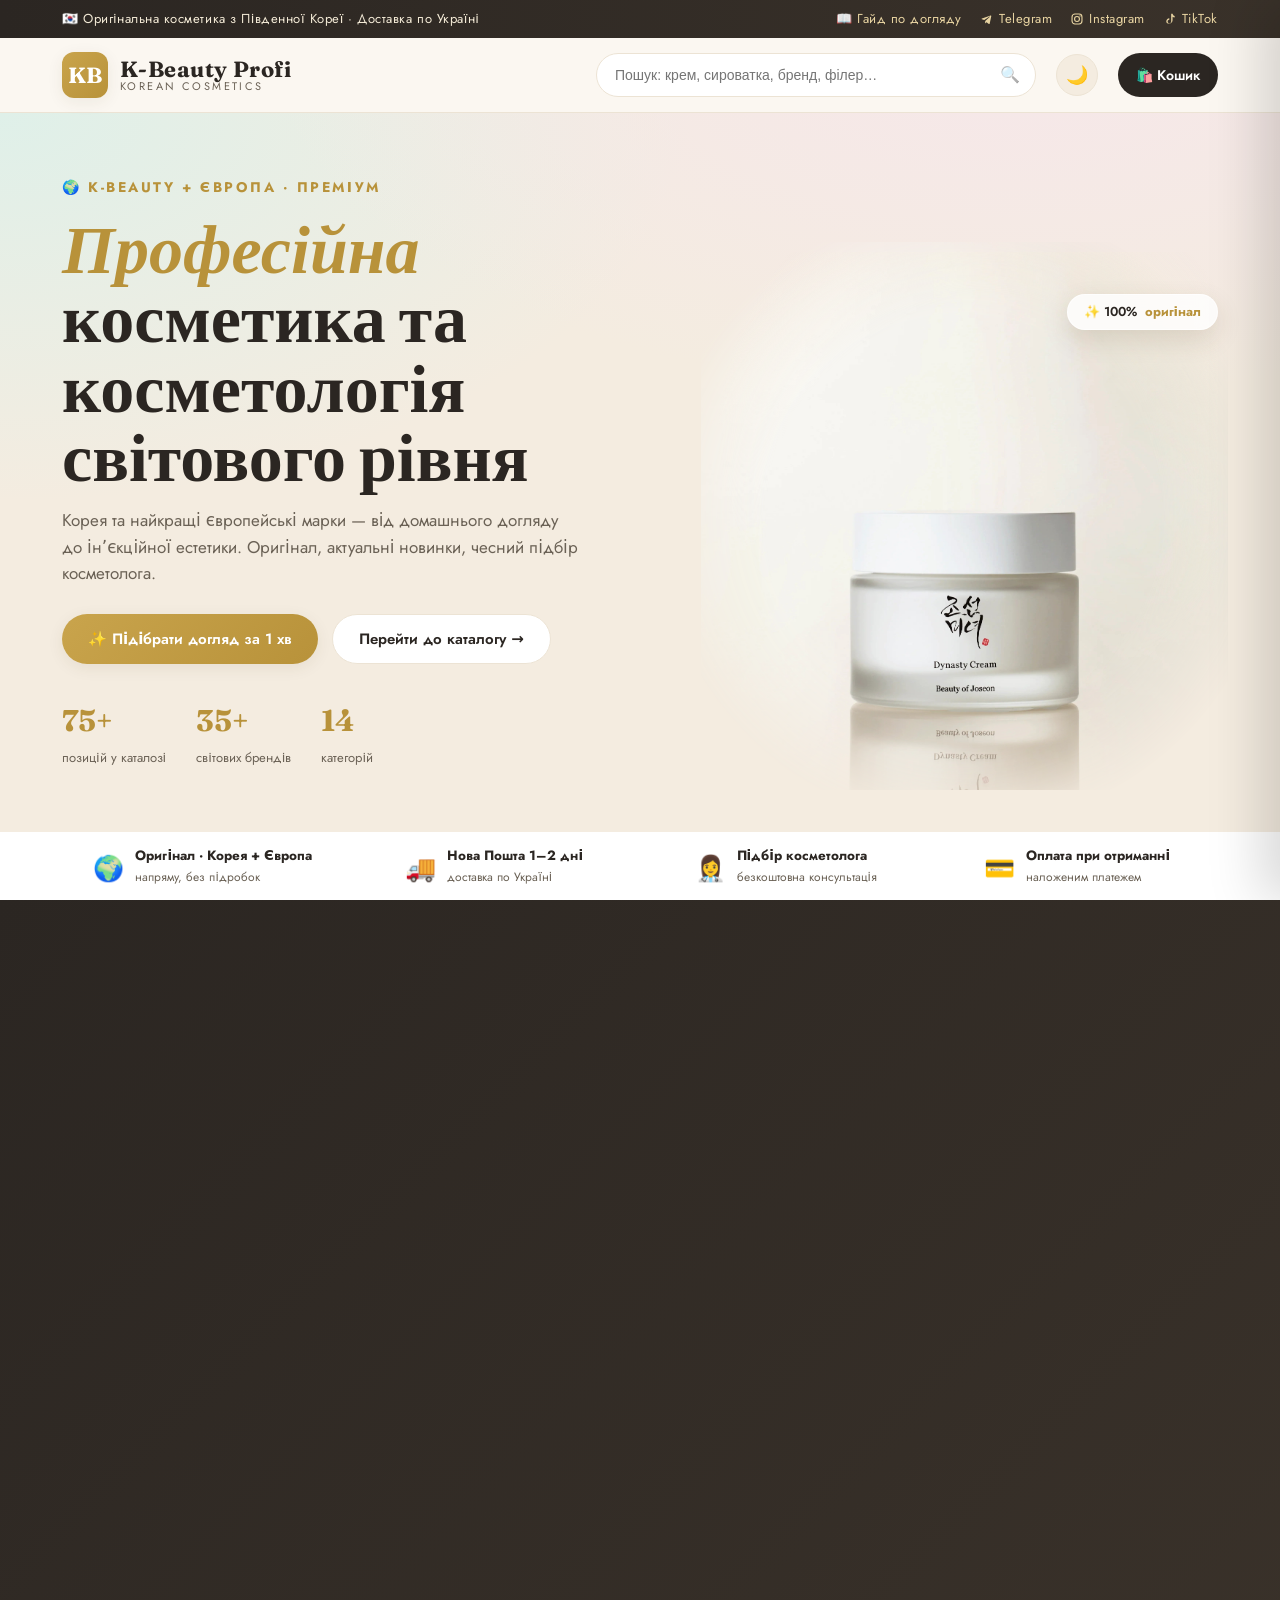
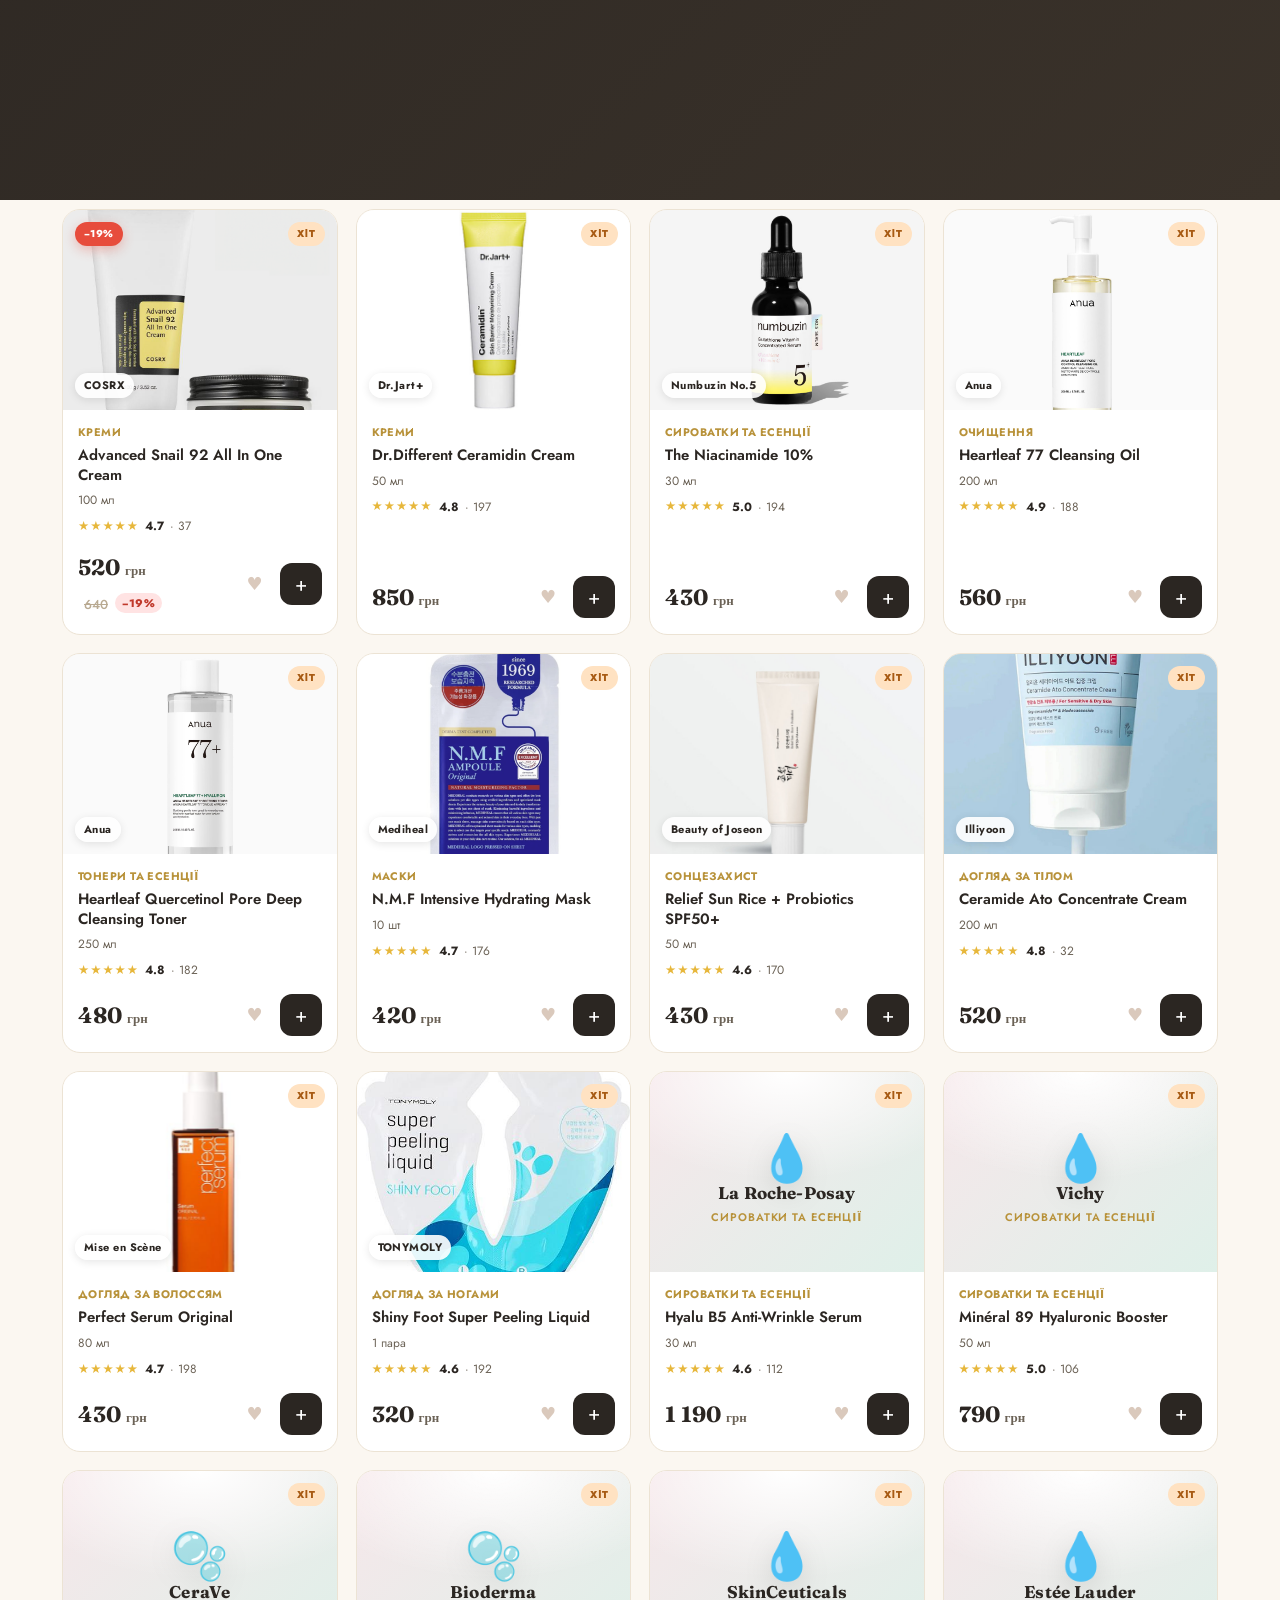
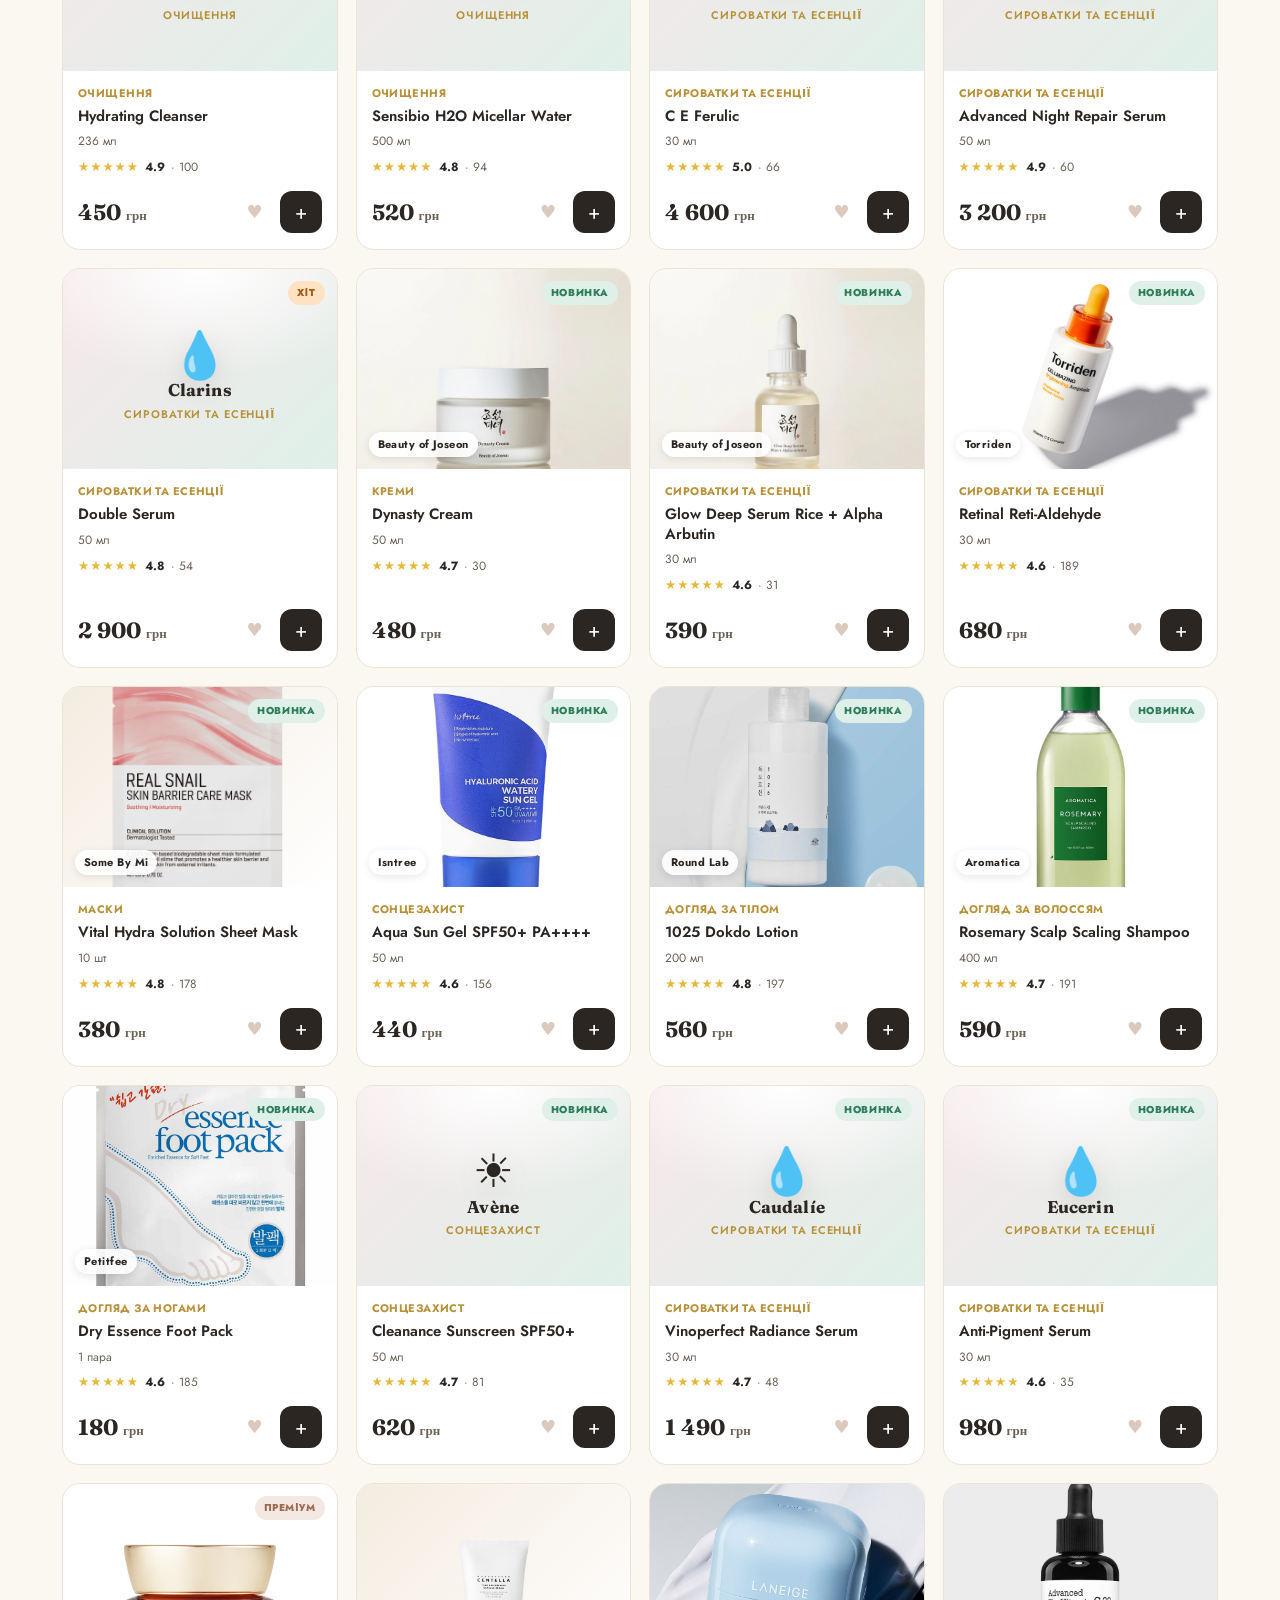
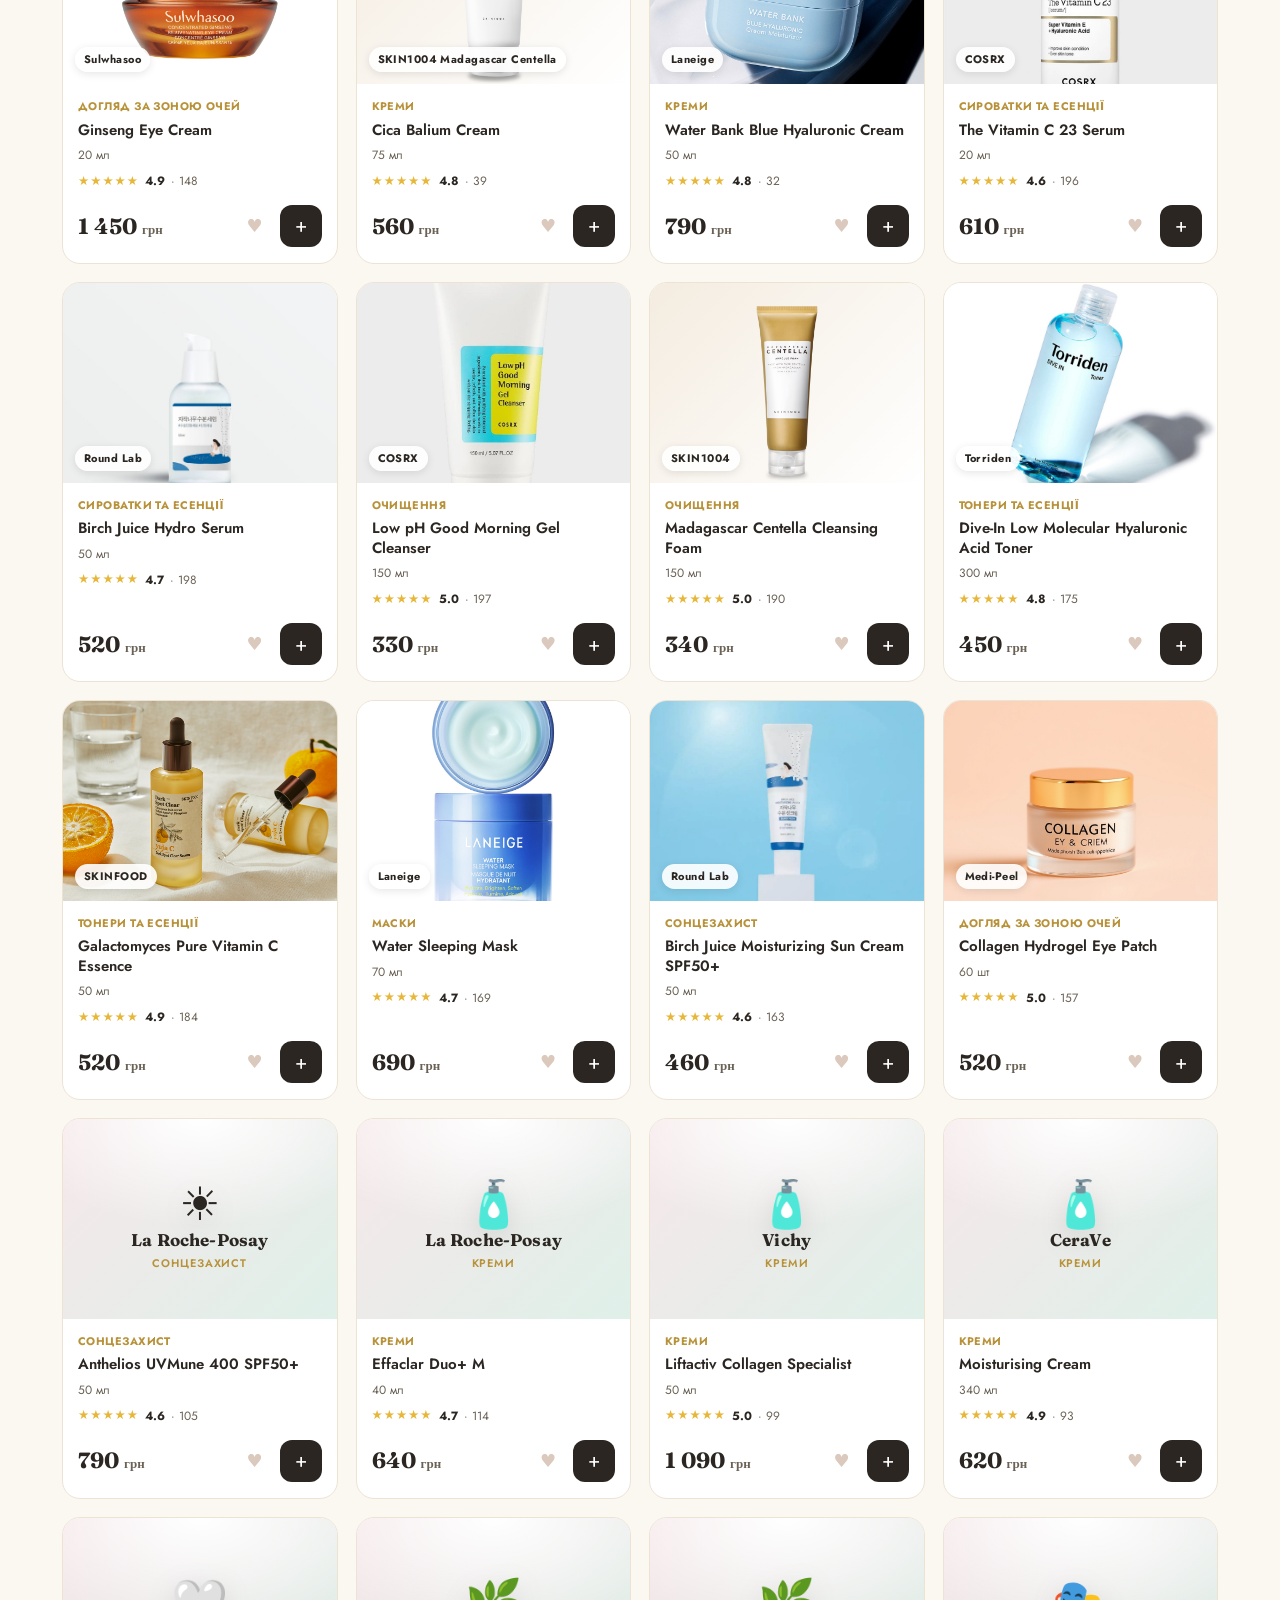
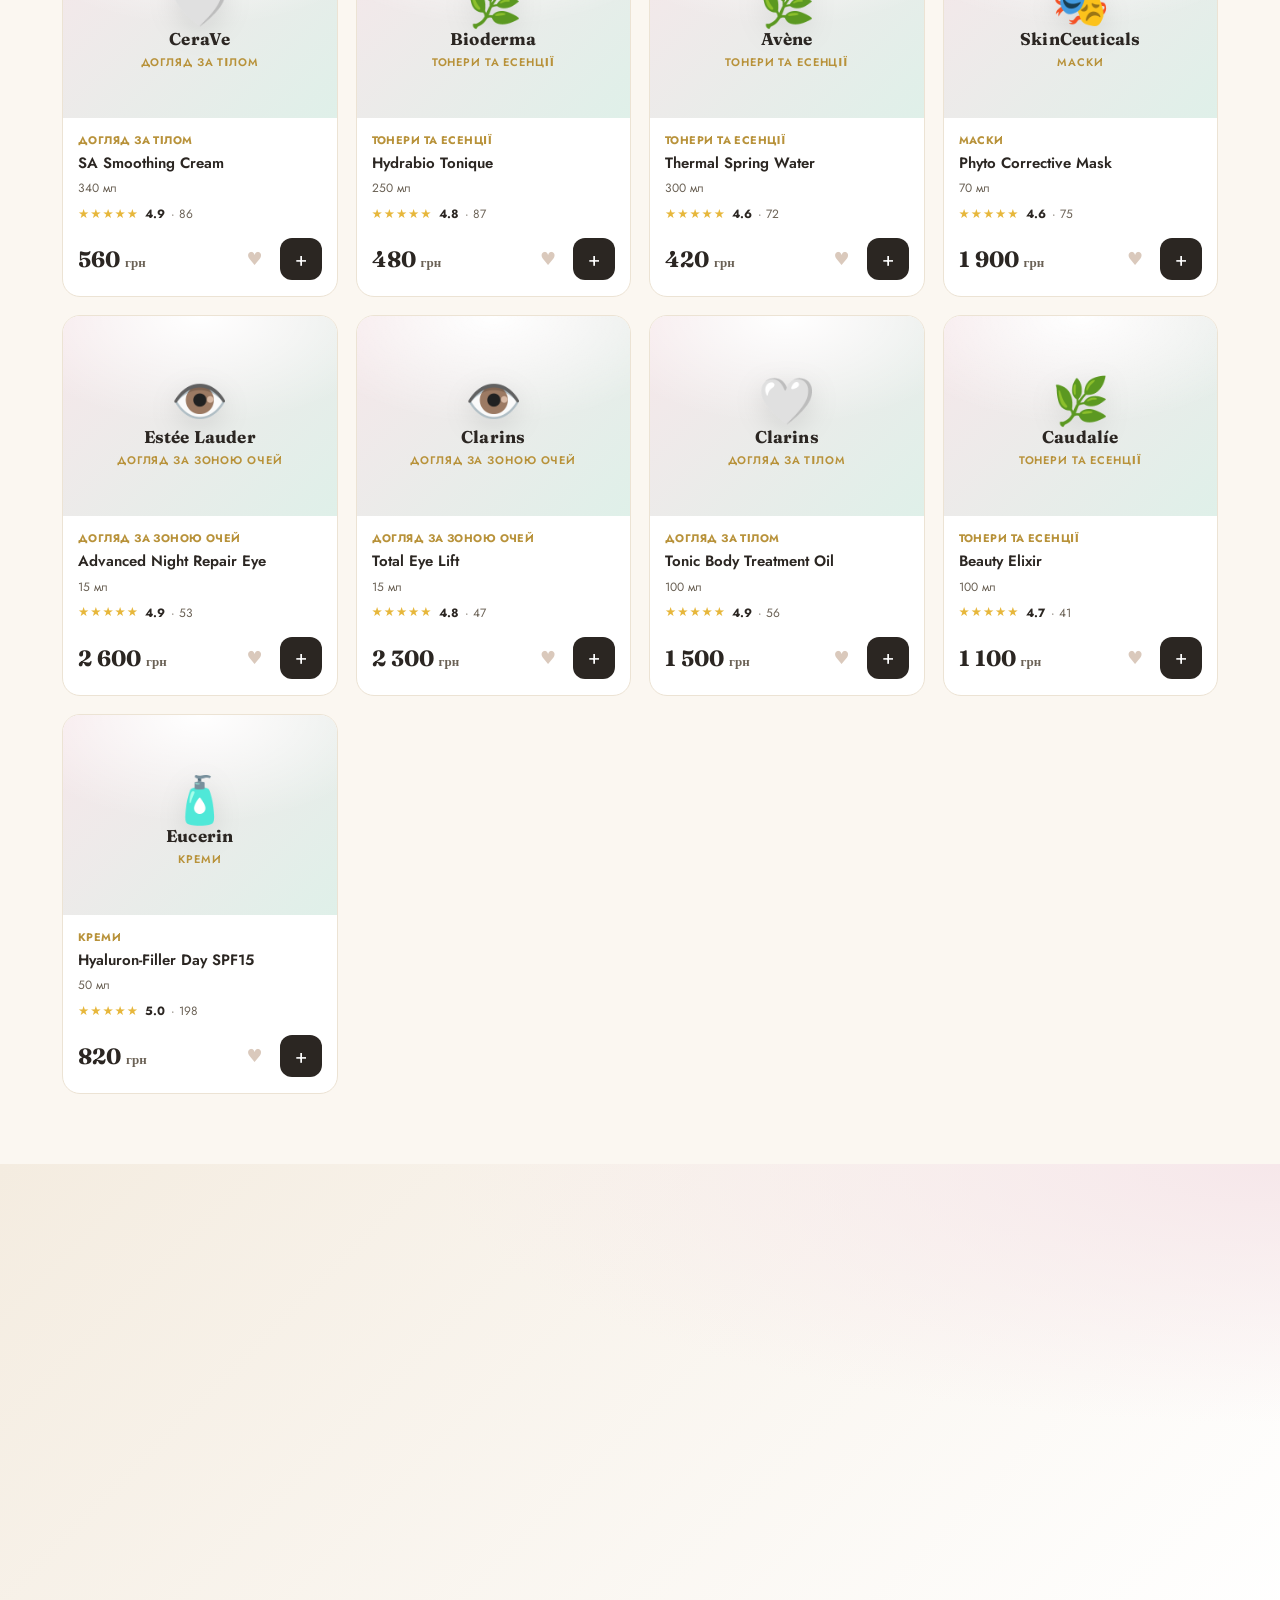
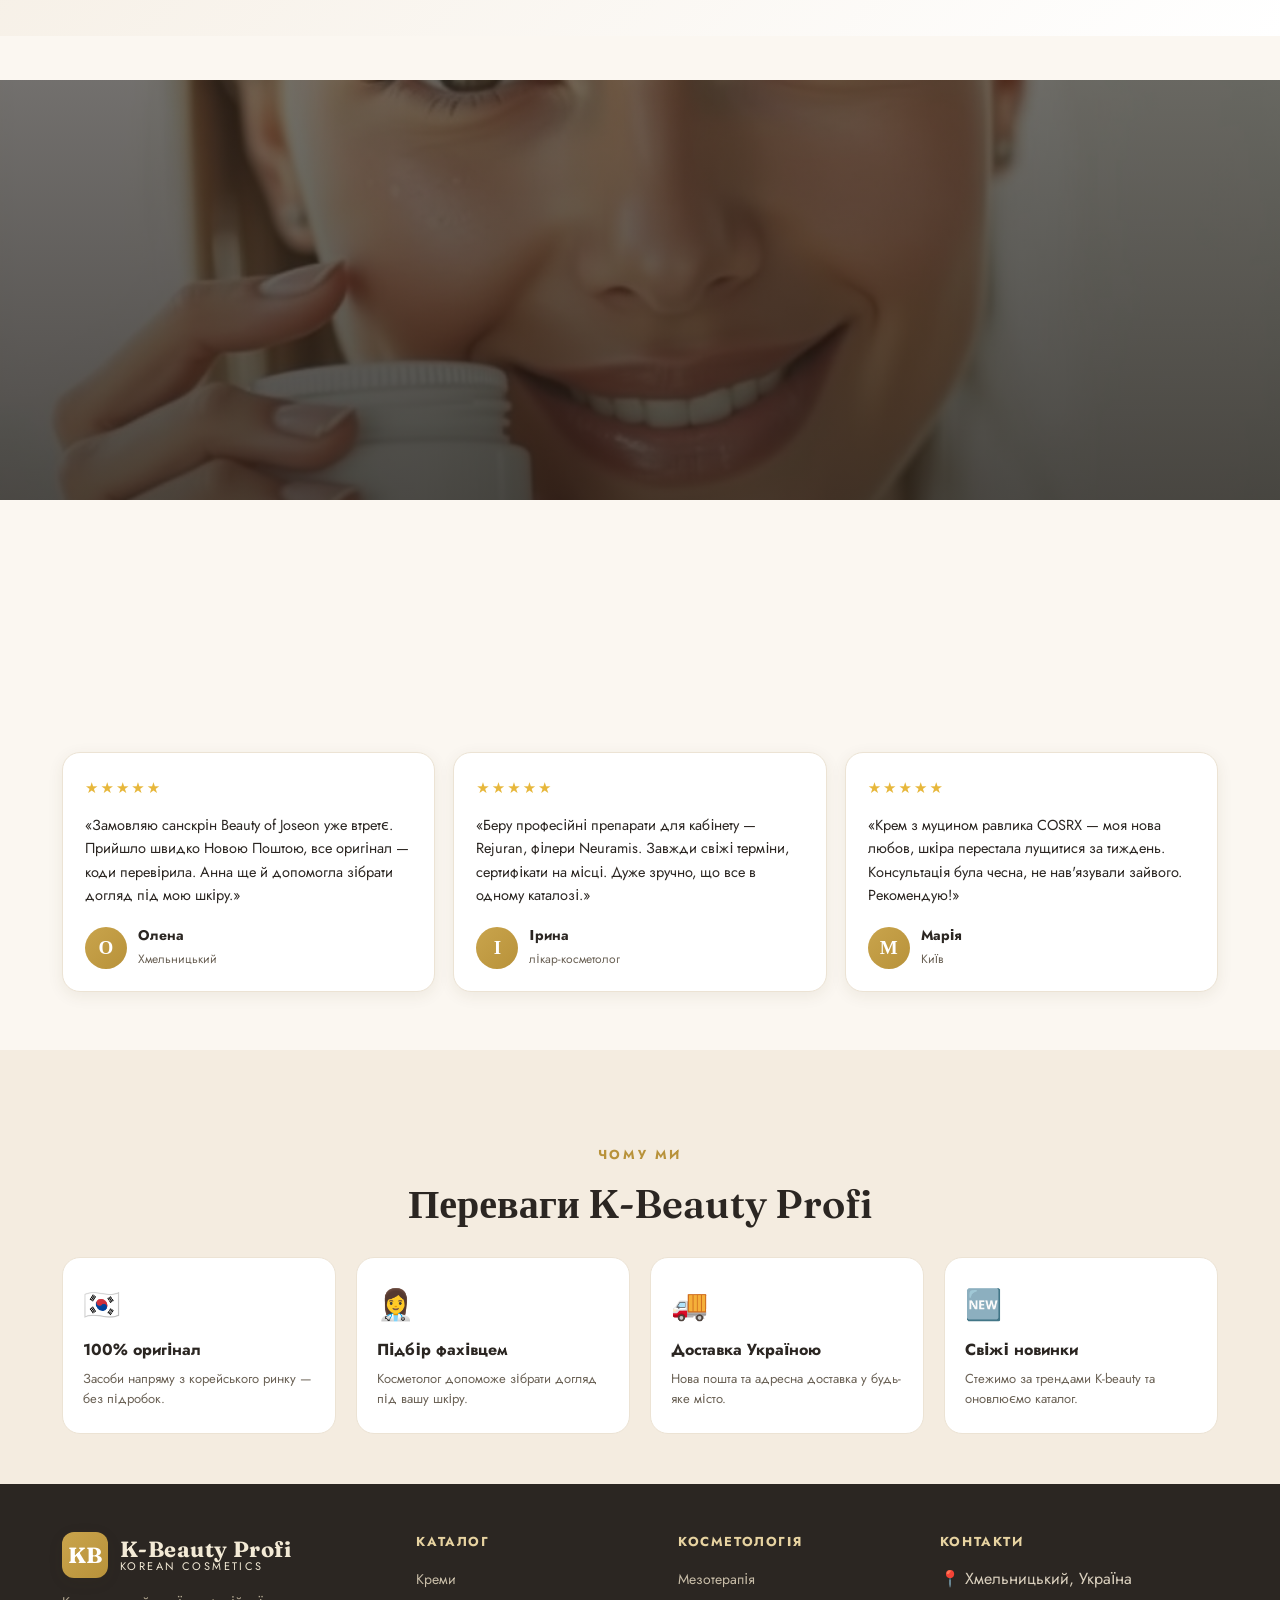
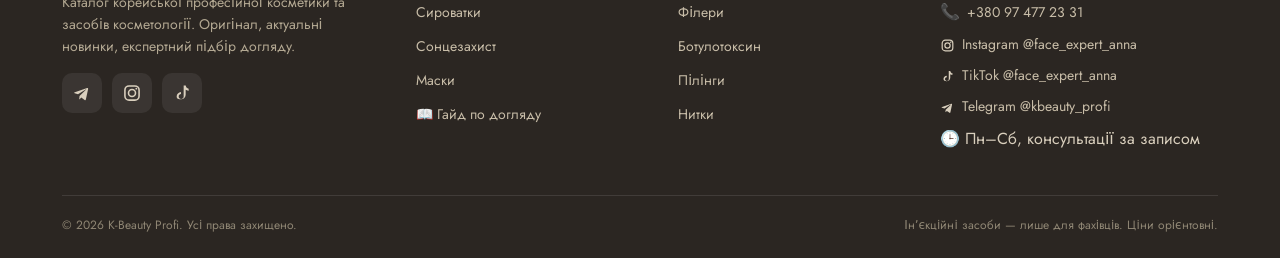
==== commit 25c95b7f: "Real bank logos in payment modal + raise modal z-index above cart drawer" ====
--- a/index.html
+++ b/index.html
@@ -25,7 +25,7 @@
 <link rel="preconnect" href="https://fonts.googleapis.com">
 <link rel="preconnect" href="https://fonts.gstatic.com" crossorigin>
 <link href="https://fonts.googleapis.com/css2?family=Fraunces:ital,opsz,wght@0,9..144,500;0,9..144,600;0,9..144,700;1,9..144,500;1,9..144,600&family=Jost:wght@300;400;500;600;700&display=swap" rel="stylesheet">
-<link rel="stylesheet" href="styles.css?v=30">
+<link rel="stylesheet" href="styles.css?v=31">
 <script type="application/ld+json">
 {
   "@context": "https://schema.org",
@@ -328,6 +328,6 @@
 <button class="to-top" id="toTop" aria-label="Догори" title="Догори">↑</button>
 
 <script src="products.js"></script>
-<script src="app.js?v=16"></script>
+<script src="app.js?v=17"></script>
 </body>
 </html>
--- a/styles.css
+++ b/styles.css
@@ -289,7 +289,7 @@
 .empty .em{font-size:54px}
 
 /* ---------- МОДАЛКА ТОВАРУ ---------- */
-.overlay{position:fixed;inset:0;background:rgba(40,32,24,.5);backdrop-filter:blur(4px);z-index:100;display:none;align-items:center;justify-content:center;padding:20px}
+.overlay{position:fixed;inset:0;background:rgba(40,32,24,.5);backdrop-filter:blur(4px);z-index:120;display:none;align-items:center;justify-content:center;padding:20px}
 .overlay.open{display:flex}
 .modal{background:#fff;border-radius:24px;max-width:760px;width:100%;max-height:90vh;overflow:auto;box-shadow:var(--shadow);position:relative}
 .modal .close{position:absolute;top:16px;right:16px;width:40px;height:40px;border-radius:999px;background:rgba(255,255,255,.9);font-size:22px;display:grid;place-items:center;z-index:2;box-shadow:var(--shadow-sm)}
@@ -359,16 +359,13 @@
 
 /* вікно вибору банку */
 .pay-modal{max-width:440px}
-.pay-grid{display:grid;grid-template-columns:1fr 1fr;gap:10px;margin-bottom:14px}
-.pay-grid .pm{height:52px;border-radius:14px;font-weight:700;font-size:15px;letter-spacing:.01em;
-  display:grid;place-items:center;color:#fff;border:1px solid rgba(255,255,255,.12);transition:.18s}
-.pay-grid .pm:hover{transform:translateY(-2px);box-shadow:var(--shadow-sm);filter:brightness(1.08)}
-.pm-mono{background:#000}
-.pm-privat{background:#4ca72c}
-.pm-abank{background:#ff4326}
-.pm-pumb{background:#c20e2f}
-.pm-sense{background:#26262e}
-.pm-oschad{background:#0b7a3b}
+.pay-grid{display:grid;grid-template-columns:1fr 1fr 1fr;gap:10px;margin-bottom:14px}
+.pay-grid .pm{display:flex;flex-direction:column;align-items:center;gap:7px;padding:14px 6px 10px;
+  background:#fff;border:1px solid var(--line);border-radius:14px;color:var(--ink);transition:.18s}
+.pay-grid .pm img{width:40px;height:40px;object-fit:contain;border-radius:9px}
+.pay-grid .pm span{font-size:11.5px;font-weight:700;text-align:center;line-height:1.1}
+.pay-grid .pm:hover{transform:translateY(-2px);box-shadow:var(--shadow-sm);border-color:var(--gold)}
+@media(max-width:480px){.pay-grid{gap:8px}.pay-grid .pm span{font-size:10.5px}}
 .pay-cards{display:flex;justify-content:center;gap:8px;flex-wrap:wrap;margin-bottom:10px}
 .pay-cards span{font-size:11px;font-weight:700;color:var(--ink-soft);background:var(--bg-2);
   border:1px solid var(--line);padding:4px 10px;border-radius:8px}
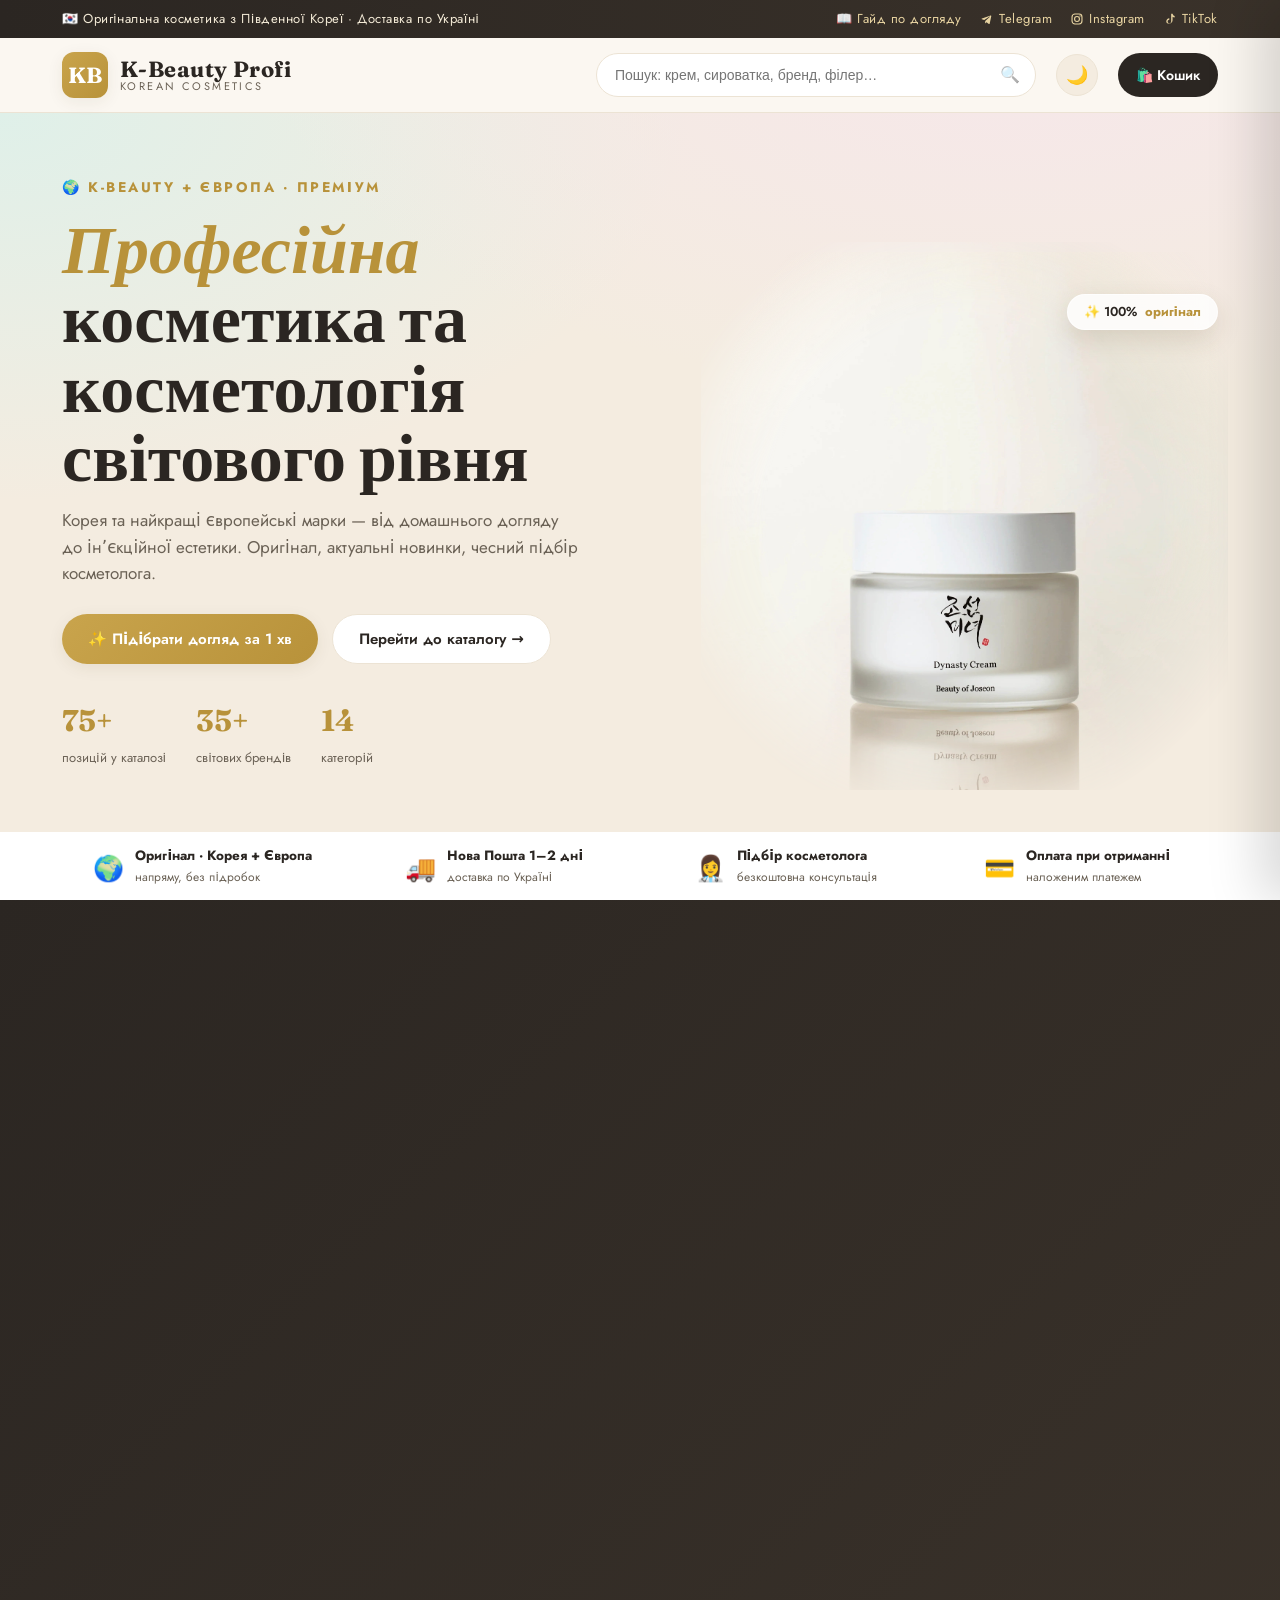
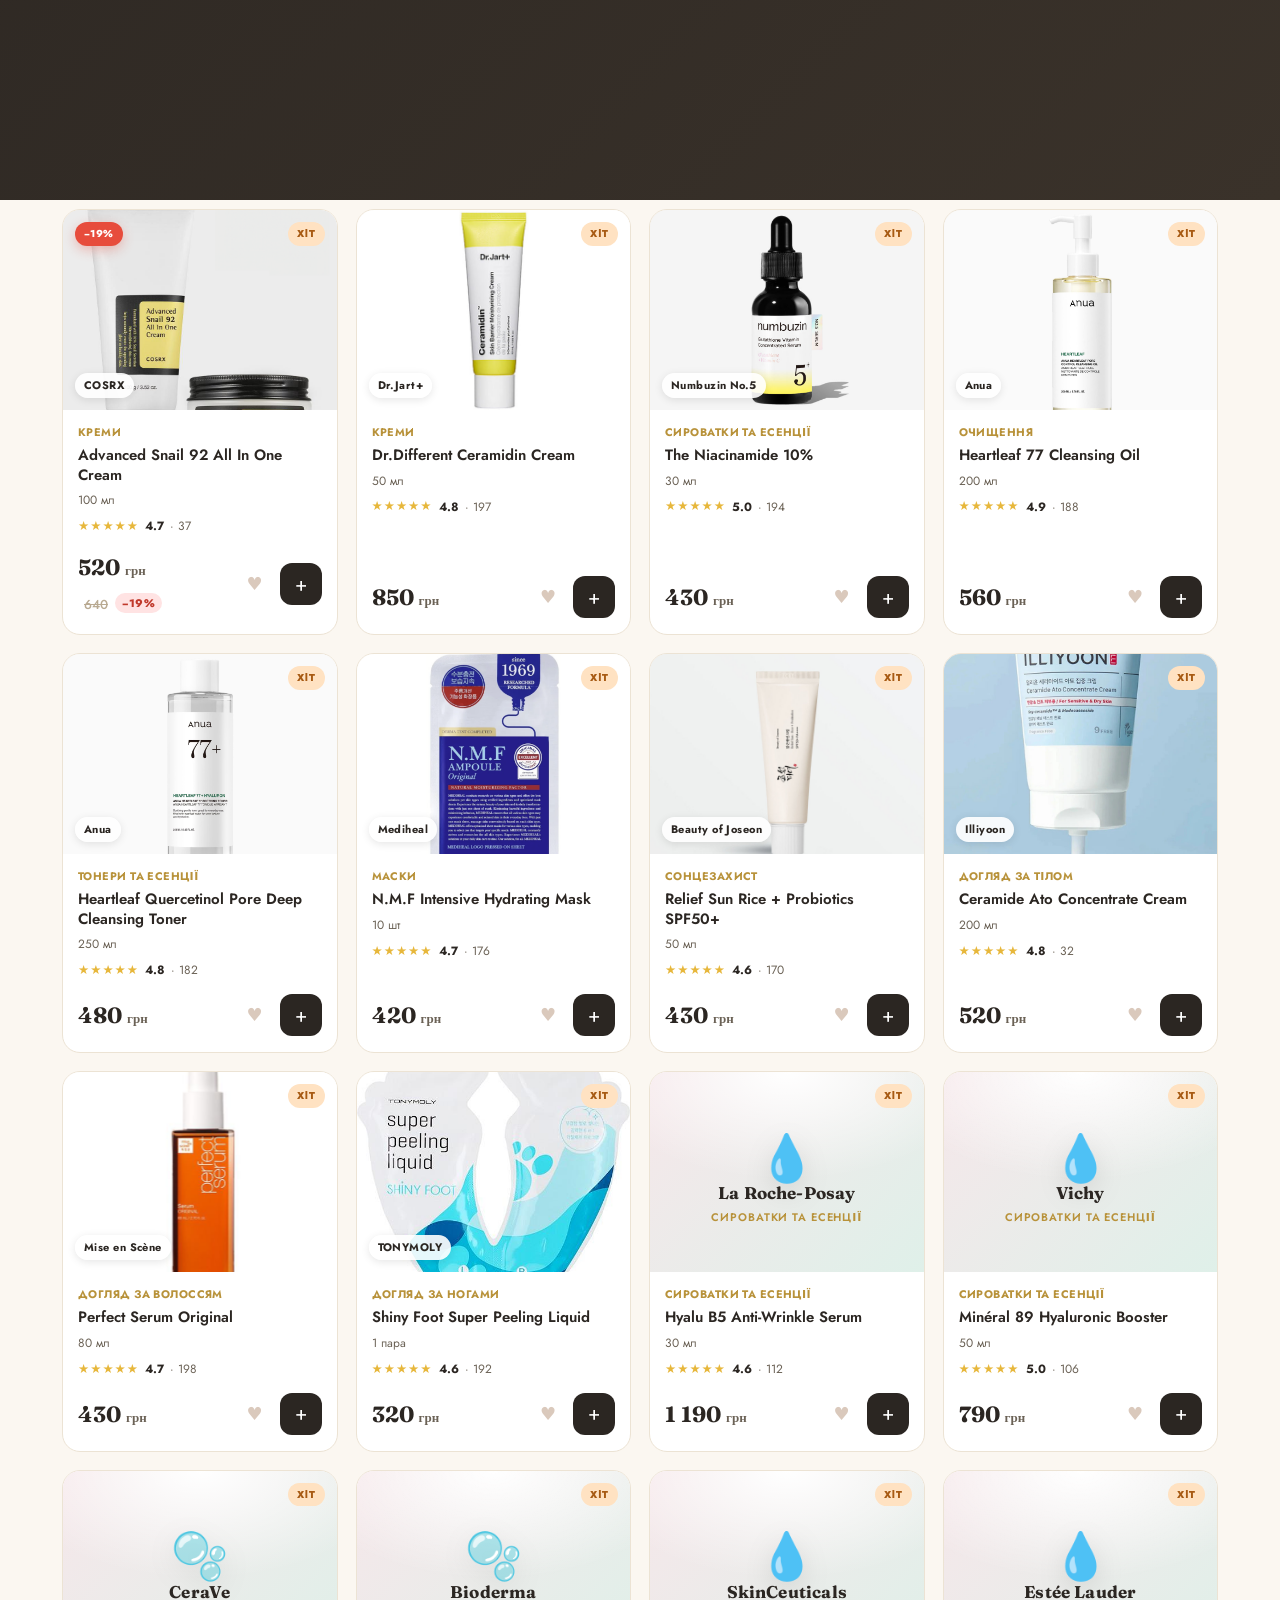
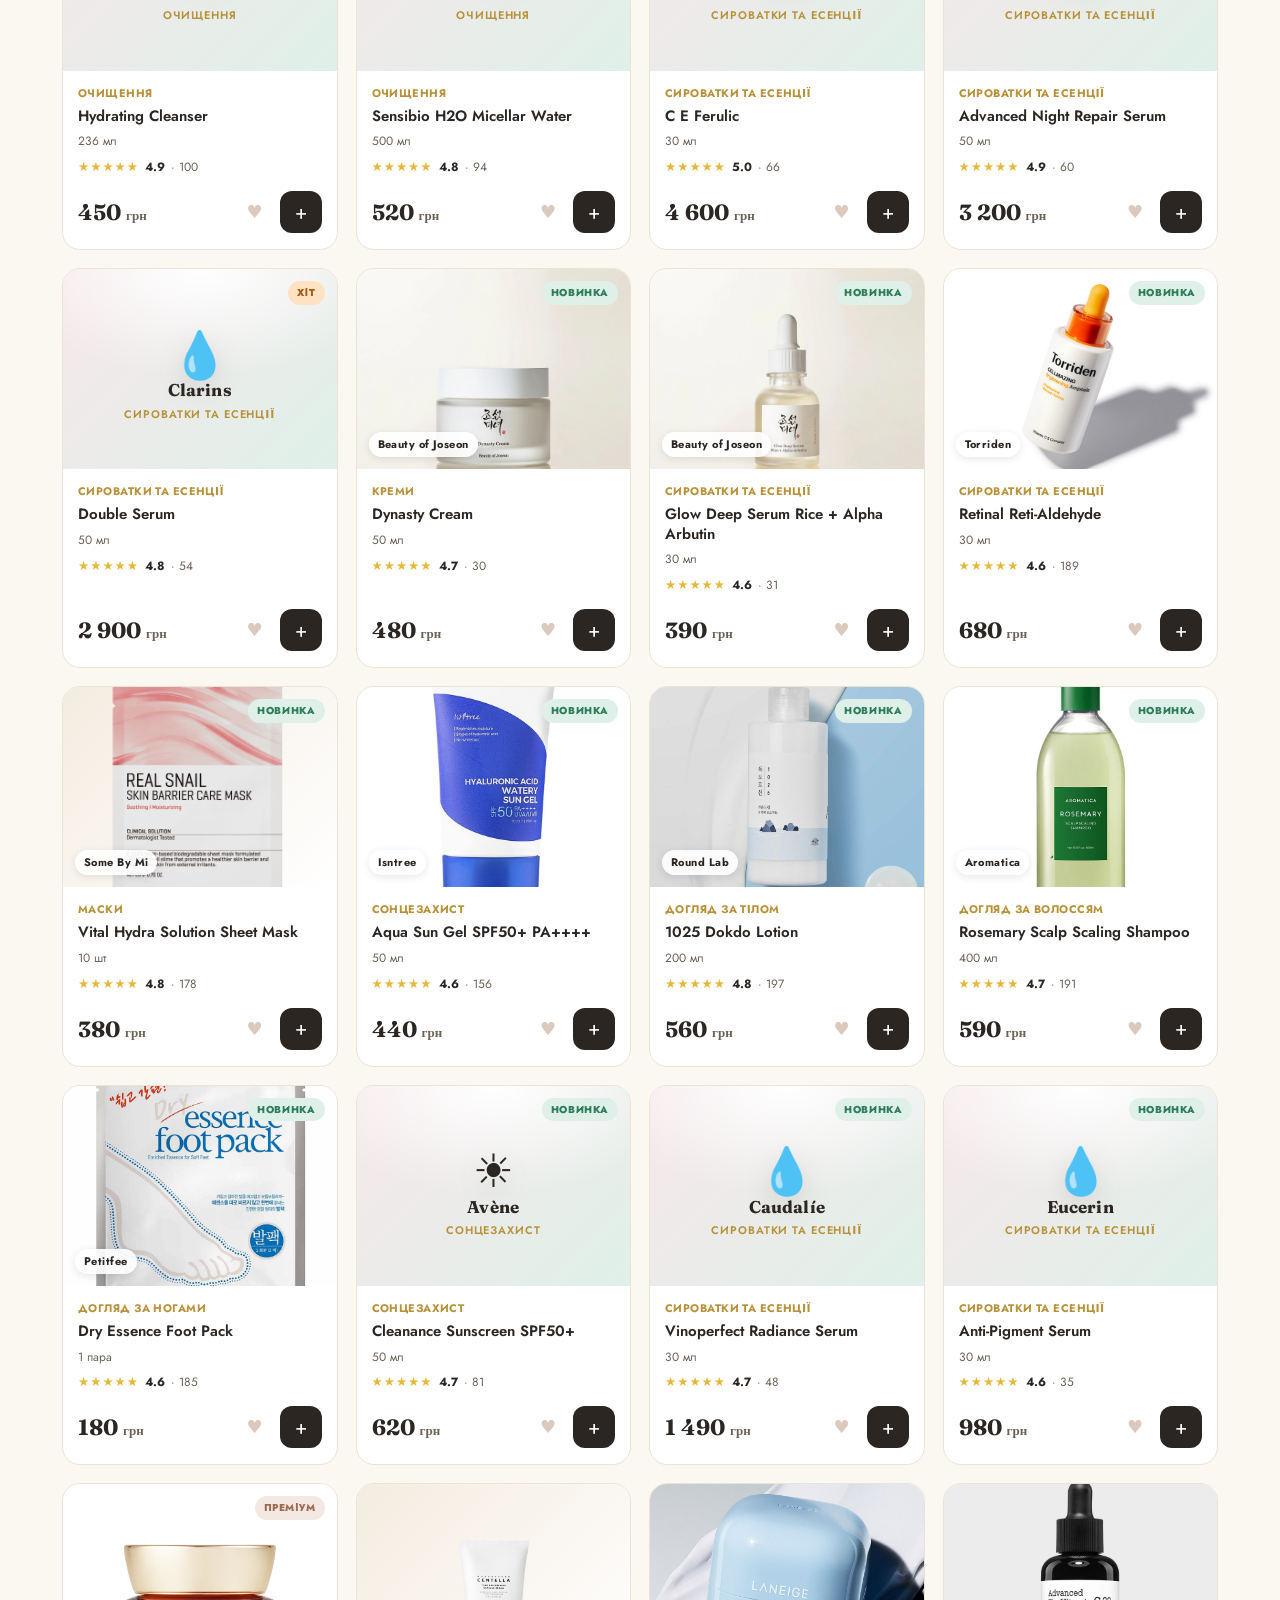
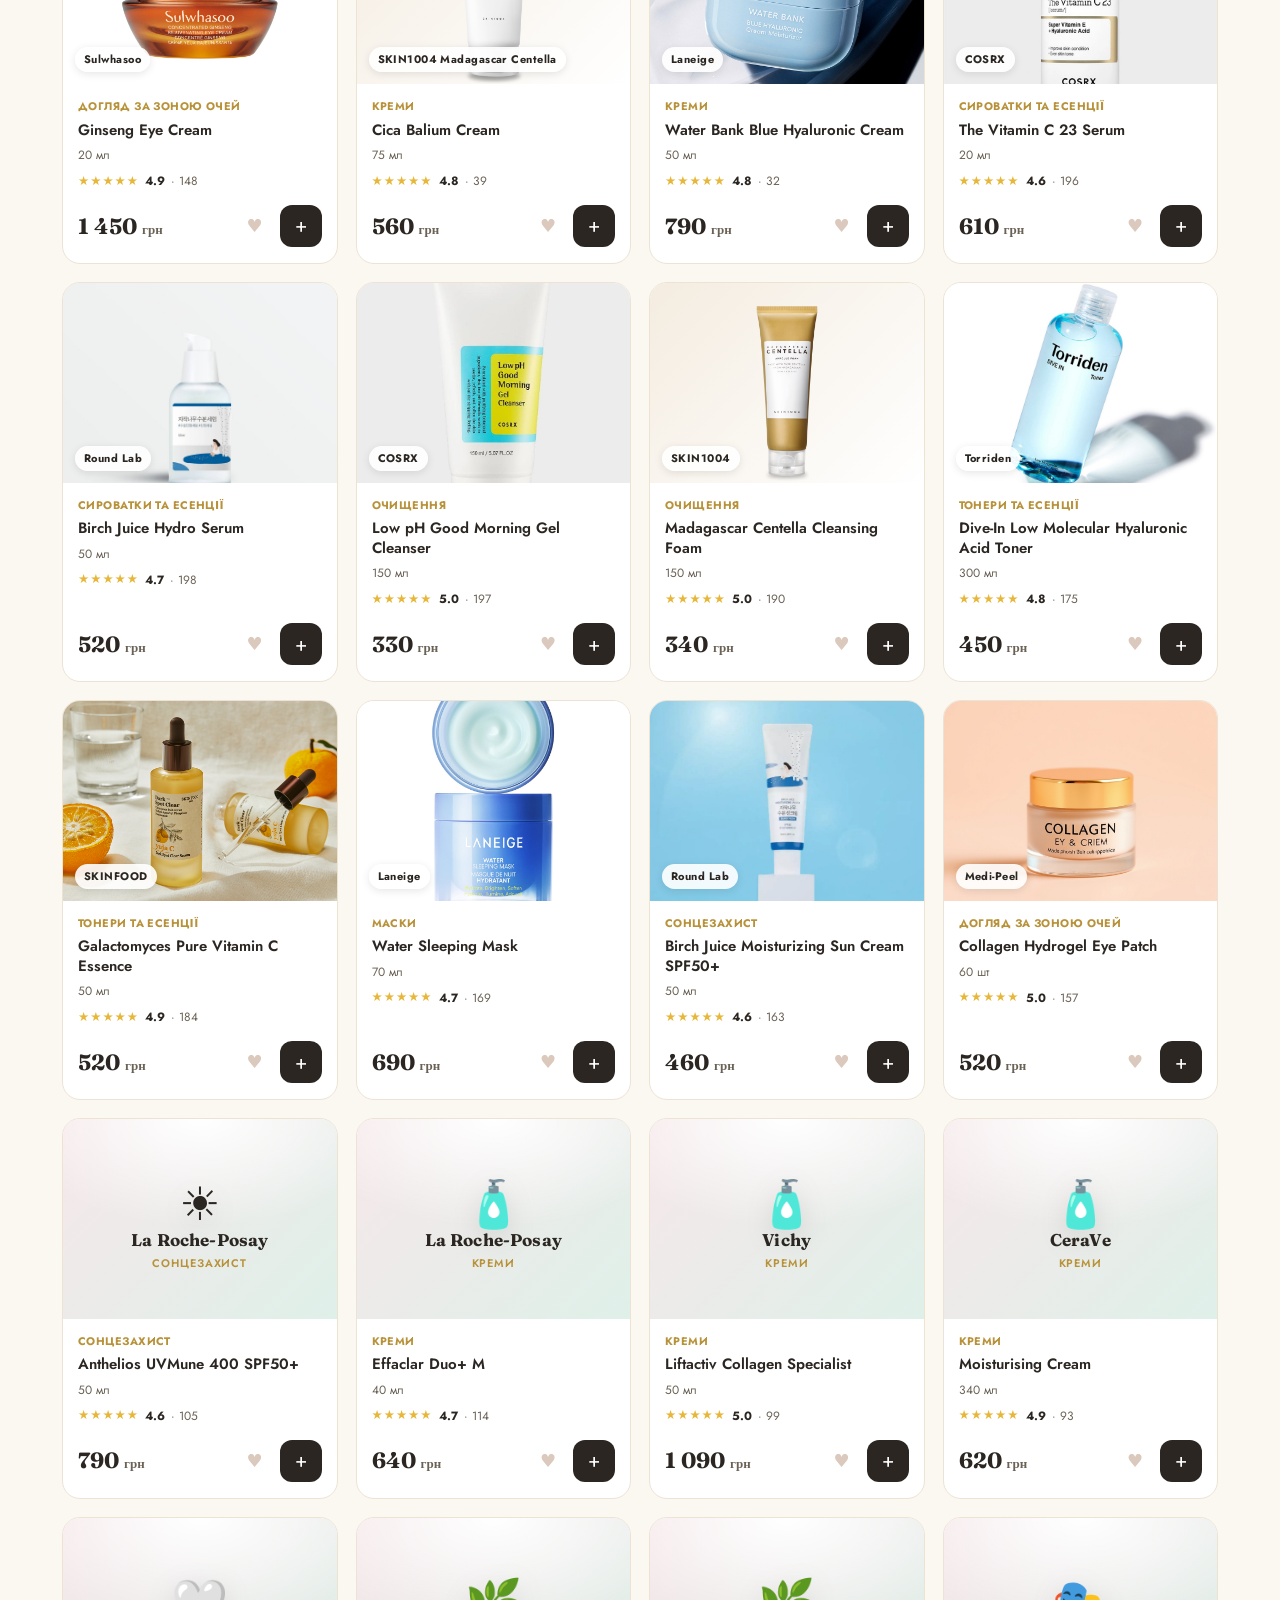
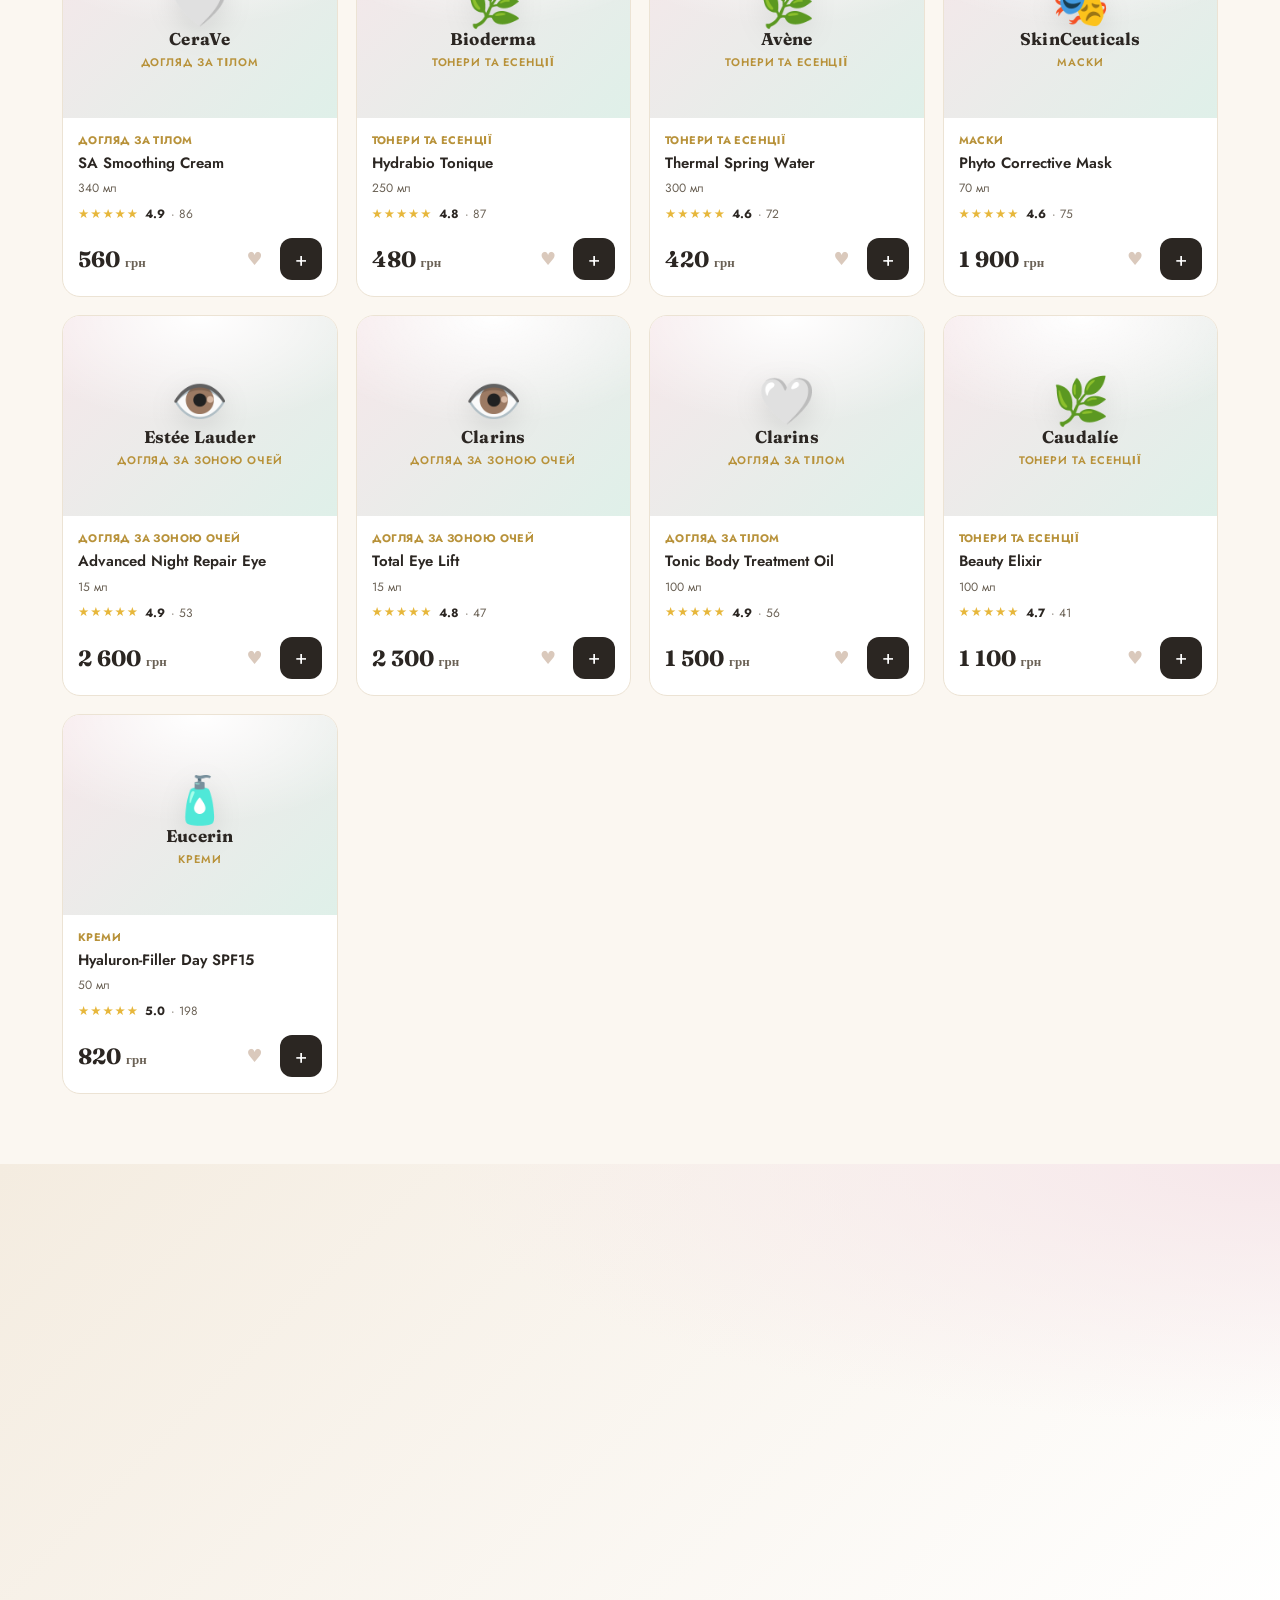
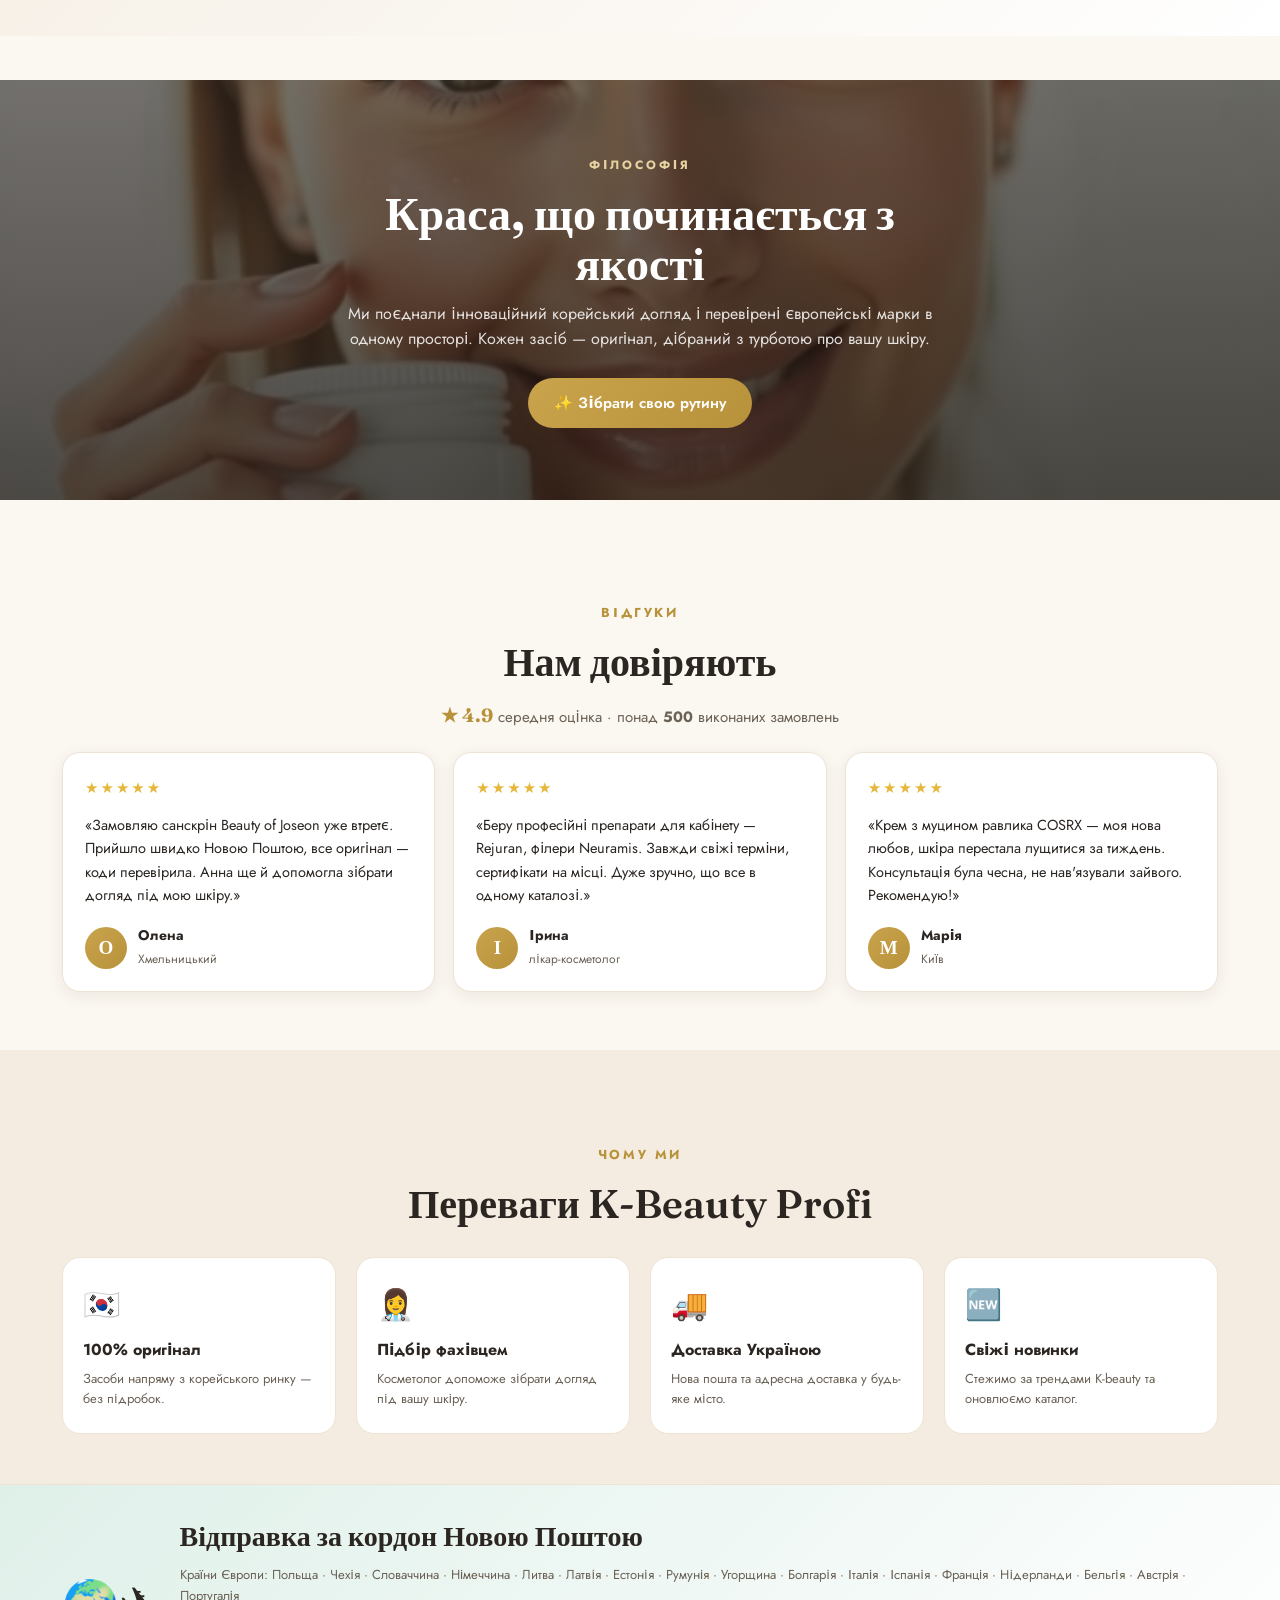
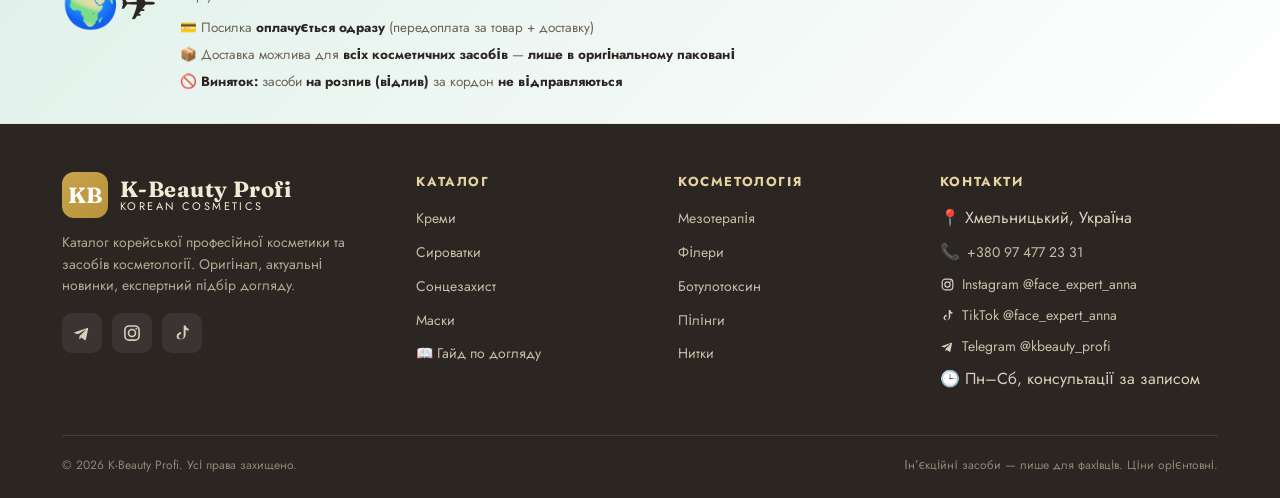
==== commit 271af949: "Add cream decant (5/10/20/30/50ml) purchase + international shipping (EU) info" ====
--- a/index.html
+++ b/index.html
@@ -25,7 +25,7 @@
 <link rel="preconnect" href="https://fonts.googleapis.com">
 <link rel="preconnect" href="https://fonts.gstatic.com" crossorigin>
 <link href="https://fonts.googleapis.com/css2?family=Fraunces:ital,opsz,wght@0,9..144,500;0,9..144,600;0,9..144,700;1,9..144,500;1,9..144,600&family=Jost:wght@300;400;500;600;700&display=swap" rel="stylesheet">
-<link rel="stylesheet" href="styles.css?v=31">
+<link rel="stylesheet" href="styles.css?v=32">
 <script type="application/ld+json">
 {
   "@context": "https://schema.org",
@@ -247,6 +247,20 @@
   </div>
 </div></section>
 
+<!-- доставка за кордон -->
+<section class="ship-intl"><div class="wrap">
+  <div class="si-ic">🌍✈️</div>
+  <div class="si-tx">
+    <h3>Відправка за кордон Новою Поштою</h3>
+    <p class="si-countries">Країни Європи: Польща · Чехія · Словаччина · Німеччина · Литва · Латвія · Естонія · Румунія · Угорщина · Болгарія · Італія · Іспанія · Франція · Нідерланди · Бельгія · Австрія · Португалія</p>
+    <ul class="si-list">
+      <li>💳 Посилка <b>оплачується одразу</b> (передоплата за товар + доставку)</li>
+      <li>📦 Доставка можлива для <b>всіх косметичних засобів</b> — <b>лише в оригінальному паковані</b></li>
+      <li>🚫 <b>Виняток:</b> засоби <b>на розпив (відлив)</b> за кордон <b>не відправляються</b></li>
+    </ul>
+  </div>
+</div></section>
+
 <!-- footer -->
 <footer class="site"><div class="wrap">
   <div class="grid-f">
@@ -314,6 +328,7 @@
     <button class="dcompat" data-compat>🧪 Перевірити сумісність активів</button>
     <button class="order tg" id="orderTgBtn"><svg class="bi fill" viewBox="0 0 24 24"><path d="M9.04 15.6l-.38 4.02c.27 0 .39-.12.53-.26l1.95-1.86 4.04 2.96c.74.41 1.27.2 1.46-.68l2.65-12.4c.24-1.12-.4-1.56-1.13-1.29L3.4 11.06c-1.09.42-1.07 1.03-.18 1.31l3.99 1.24 9.27-5.84c.44-.27.84-.12.51.16z"/></svg> Замовити в Telegram</button>
     <button class="order" id="orderBtn">Замовити в Instagram →</button>
+    <p class="intl-hint">🌍 Відправляємо за кордон (Європа, Нова Пошта) — оплата одразу. Відлив за кордон не доставляється.</p>
     <p class="hint">Список скопіюється у буфер — відкриється чат, вставте його (Ctrl+V) і надішліть для підтвердження.</p>
   </div>
 </aside>
@@ -328,6 +343,6 @@
 <button class="to-top" id="toTop" aria-label="Догори" title="Догори">↑</button>
 
 <script src="products.js"></script>
-<script src="app.js?v=17"></script>
+<script src="app.js?v=18"></script>
 </body>
 </html>
--- a/styles.css
+++ b/styles.css
@@ -838,6 +838,41 @@
 .dcompat{width:100%;height:46px;border-radius:12px;background:#fff;border:1px solid var(--gold);
   color:var(--ink);font-weight:600;font-size:14px;margin-bottom:10px;transition:.2s}
 .dcompat:hover{background:var(--bg-2)}
+
+/* ---------- розпив (відлив) у модалці ---------- */
+.decant{margin-top:14px;border:1px dashed var(--gold);border-radius:14px;padding:14px;background:var(--bg)}
+.decant .dc-h{font-weight:700;font-size:14.5px;margin-bottom:10px;display:flex;flex-direction:column}
+.decant .dc-h small{font-weight:500;font-size:12px;color:var(--ink-soft);margin-top:2px}
+.dc-sizes{display:grid;grid-template-columns:repeat(5,1fr);gap:8px}
+.dc-sz{display:flex;flex-direction:column;align-items:center;gap:2px;padding:9px 4px;border-radius:11px;
+  background:#fff;border:1px solid var(--line);transition:.18s;cursor:pointer}
+.dc-sz b{font-size:14px}
+.dc-sz span{font-size:11px;color:var(--gold-2);font-weight:700}
+.dc-sz:hover{border-color:var(--gold);transform:translateY(-2px);box-shadow:var(--shadow-sm)}
+.dc-note{margin-top:10px;font-size:11.5px;color:var(--ink-soft);line-height:1.5}
+@media(max-width:560px){.dc-sizes{grid-template-columns:repeat(3,1fr)}}
+/* бейдж відливу в кошику */
+.di-art .di-decant{position:absolute;bottom:2px;right:2px;background:var(--gold-2);color:#fff;
+  font-size:9px;font-weight:800;padding:1px 5px;border-radius:6px}
+.ditem .di-art{position:relative}
+
+/* ---------- доставка за кордон ---------- */
+.ship-intl{background:linear-gradient(135deg,var(--mint),#fff);border-top:1px solid var(--line);border-bottom:1px solid var(--line)}
+.ship-intl .wrap{display:flex;gap:22px;align-items:center;padding:30px 22px}
+.ship-intl .si-ic{font-size:46px;flex:0 0 auto}
+.ship-intl h3{font-family:var(--serif);font-size:clamp(20px,2.6vw,28px);margin-bottom:6px}
+.si-countries{font-size:13px;color:var(--ink-soft);margin-bottom:12px;line-height:1.6}
+.si-list{list-style:none;display:flex;flex-direction:column;gap:6px}
+.si-list li{font-size:13.5px;color:var(--ink-soft)}
+.si-list b{color:var(--ink)}
+@media(max-width:620px){.ship-intl .wrap{flex-direction:column;text-align:center;gap:14px}.si-list{text-align:left}}
+.intl-hint{font-size:11.5px;color:var(--ink-soft);background:var(--mint);border-radius:9px;padding:8px 11px;margin-bottom:8px;line-height:1.45}
+
+/* темна тема — нові блоки */
+[data-theme=dark] .decant{background:var(--bg-2)}
+[data-theme=dark] .dc-sz{background:var(--card)}
+[data-theme=dark] .ship-intl{background:linear-gradient(135deg,#16241e,var(--bg))}
+[data-theme=dark] .intl-hint{background:#16241e;color:#a7d8c3}
 
 /* =====================================================================
    ТЕМНА ТЕМА + плавні переходи між сторінками (View Transitions)
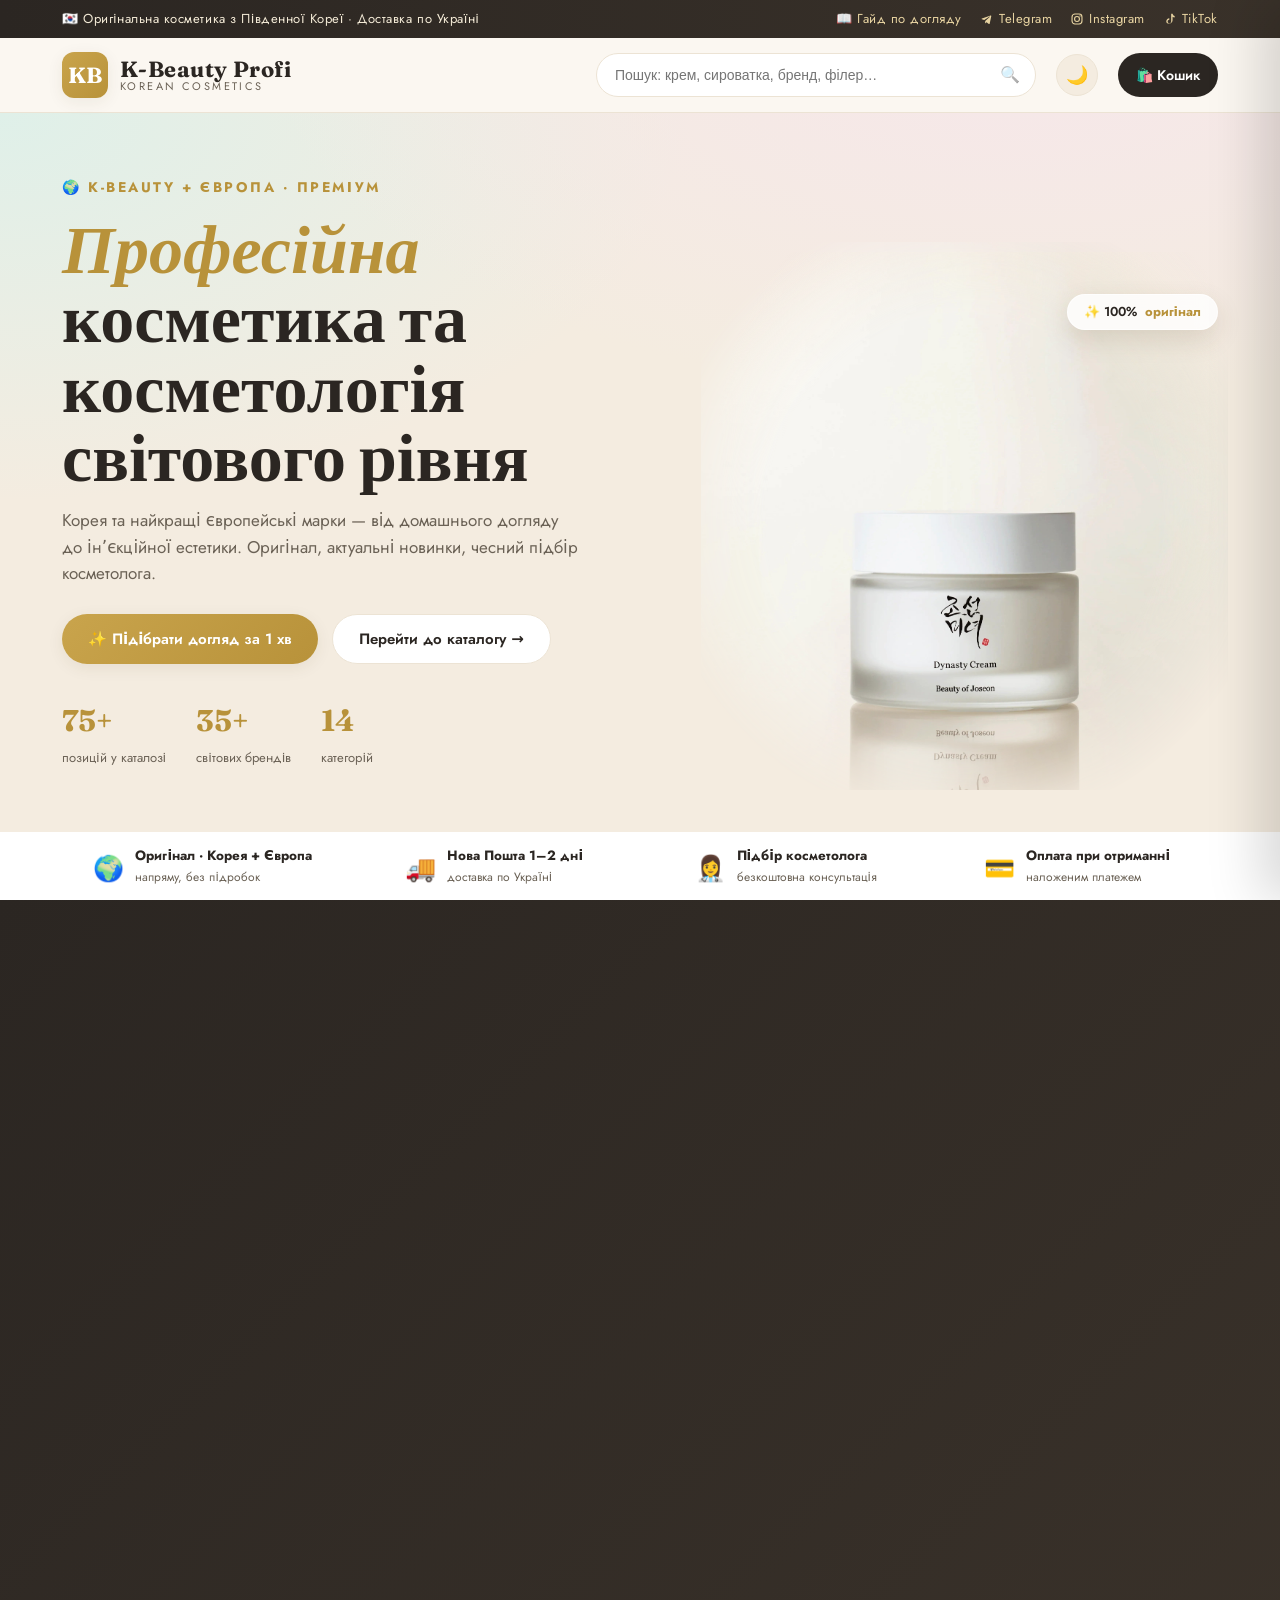
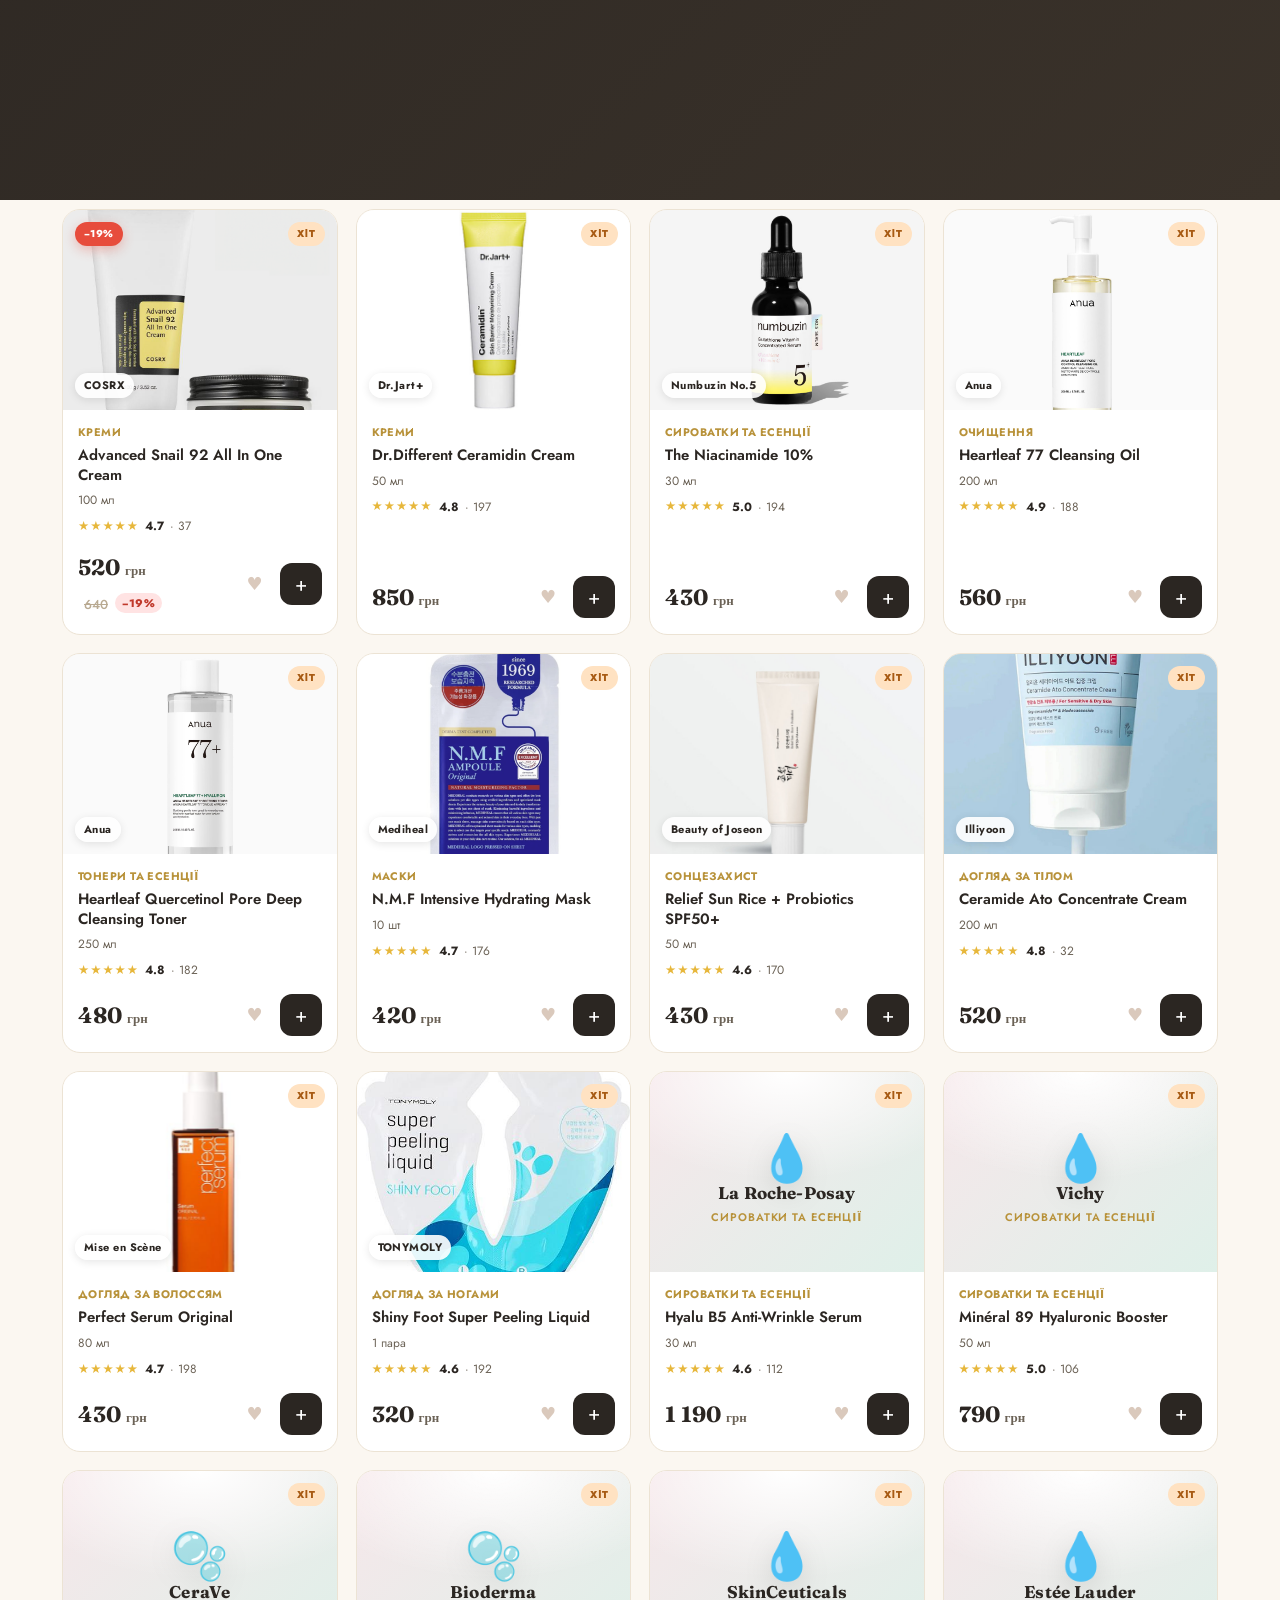
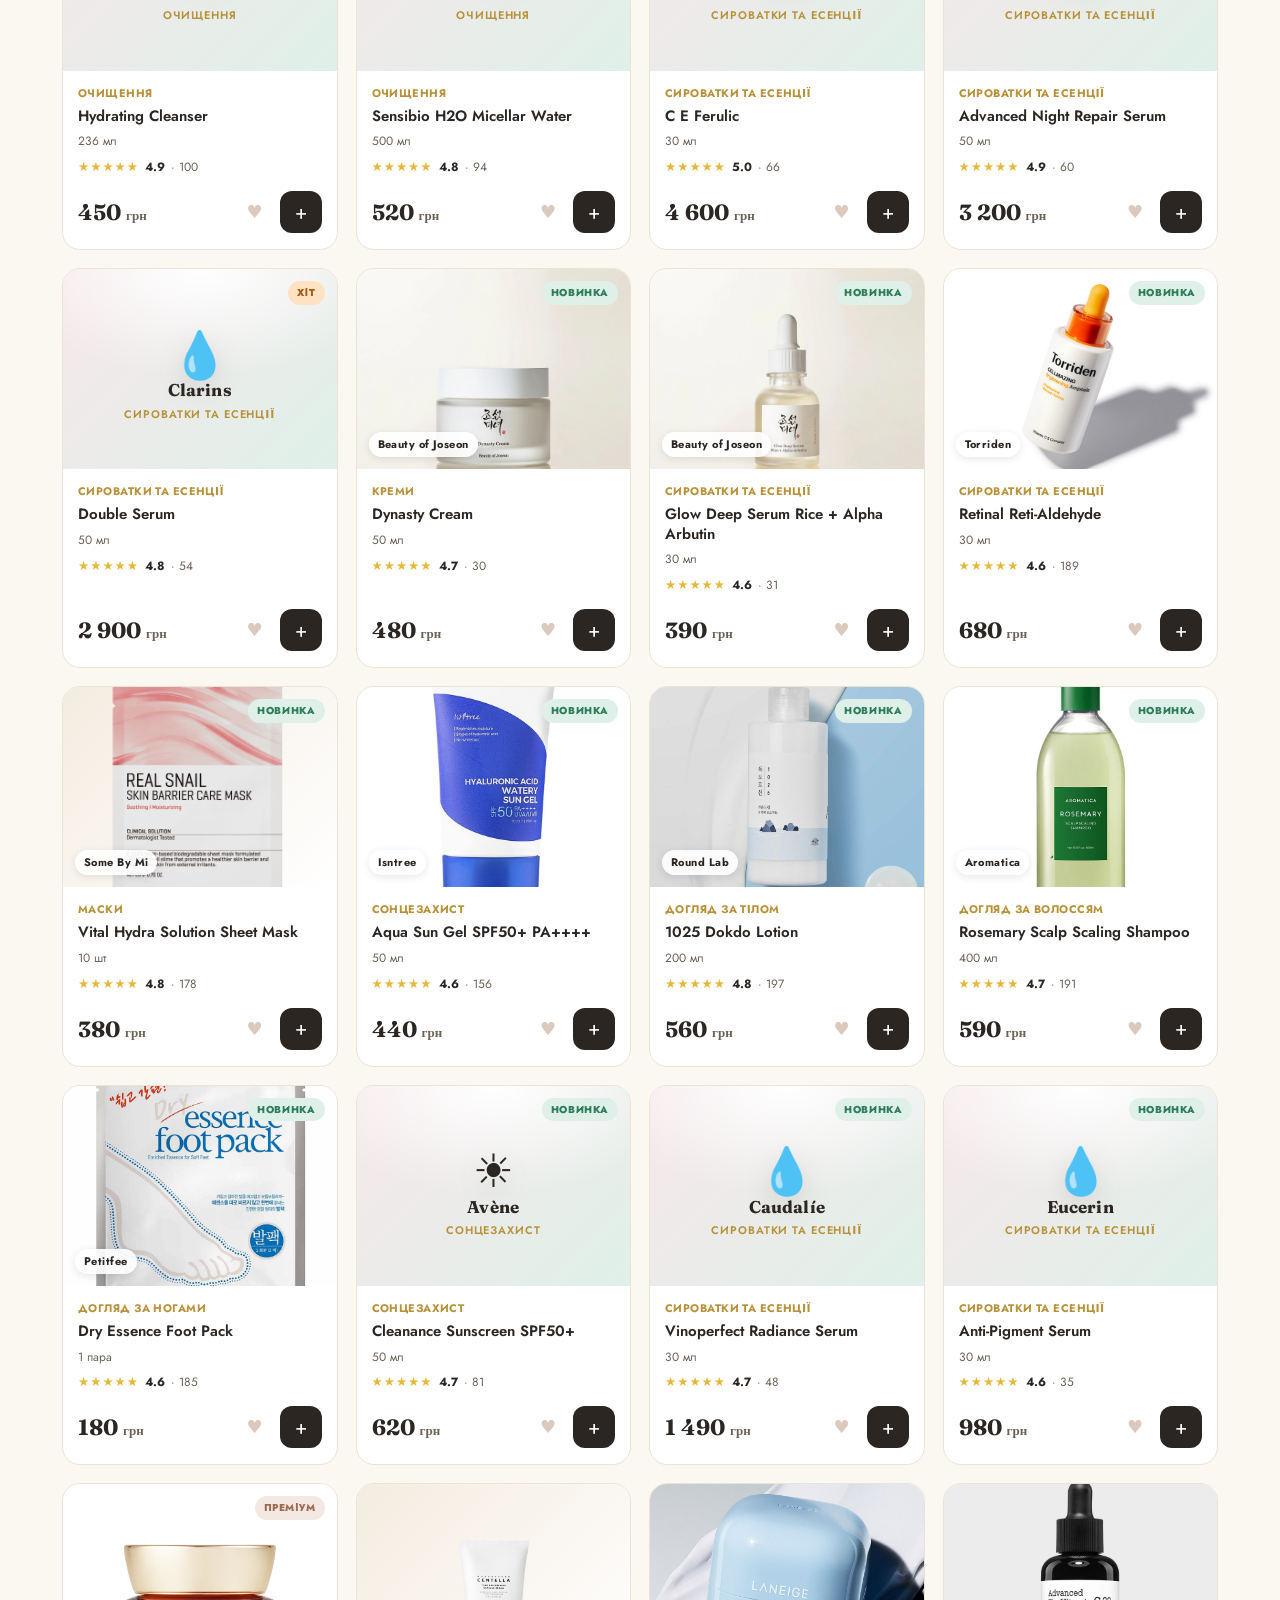
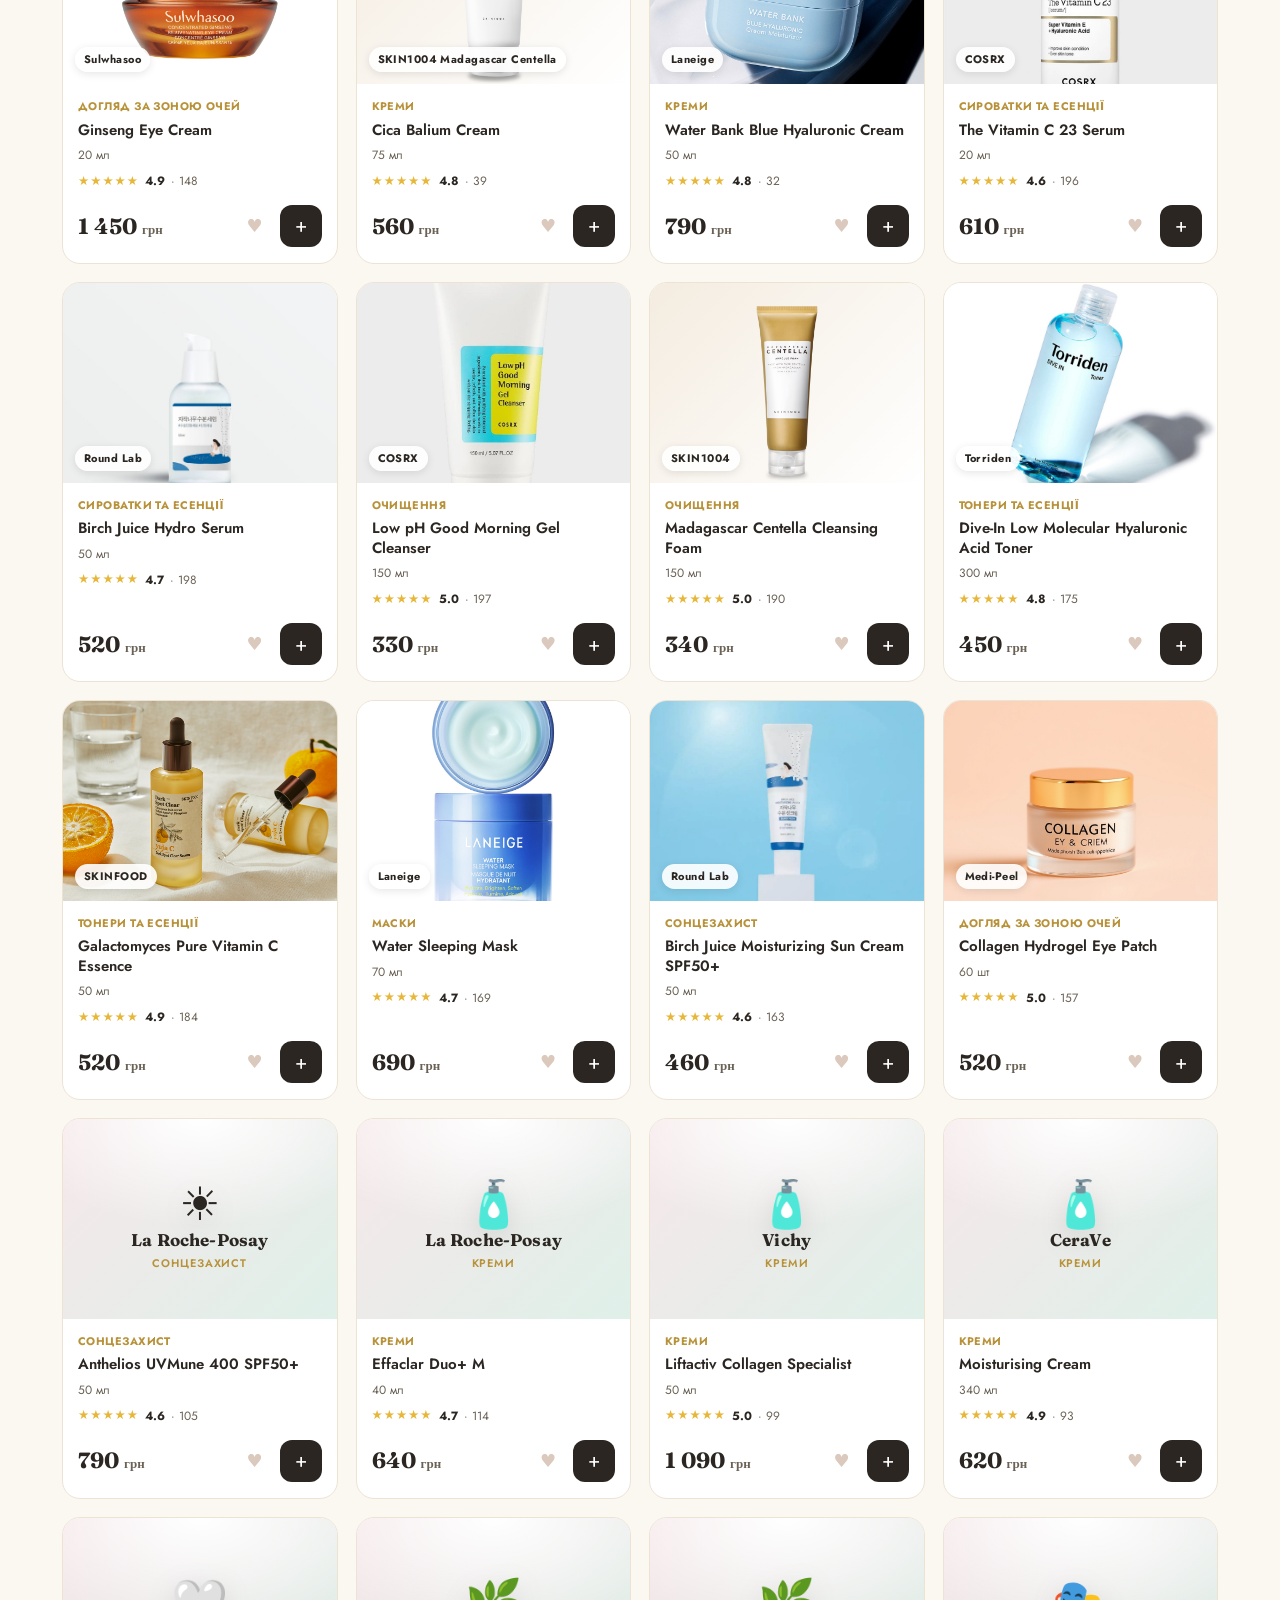
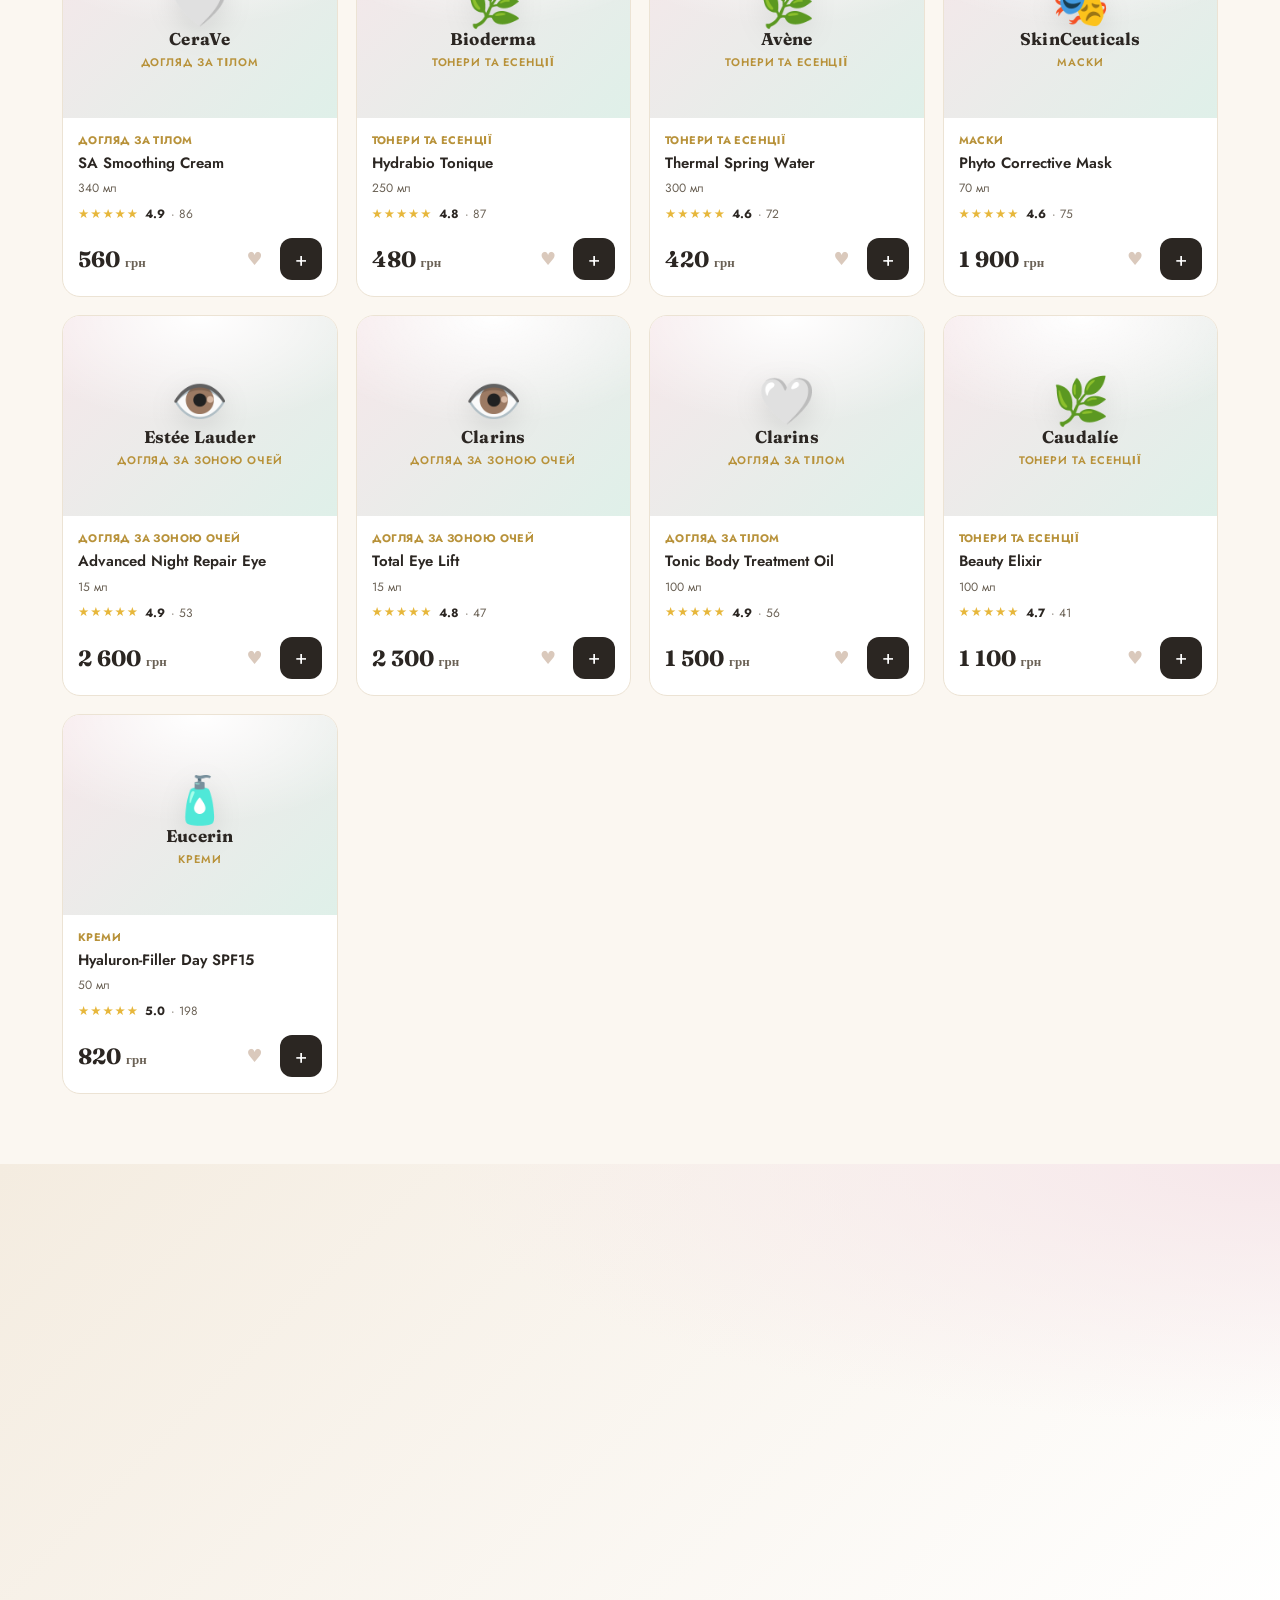
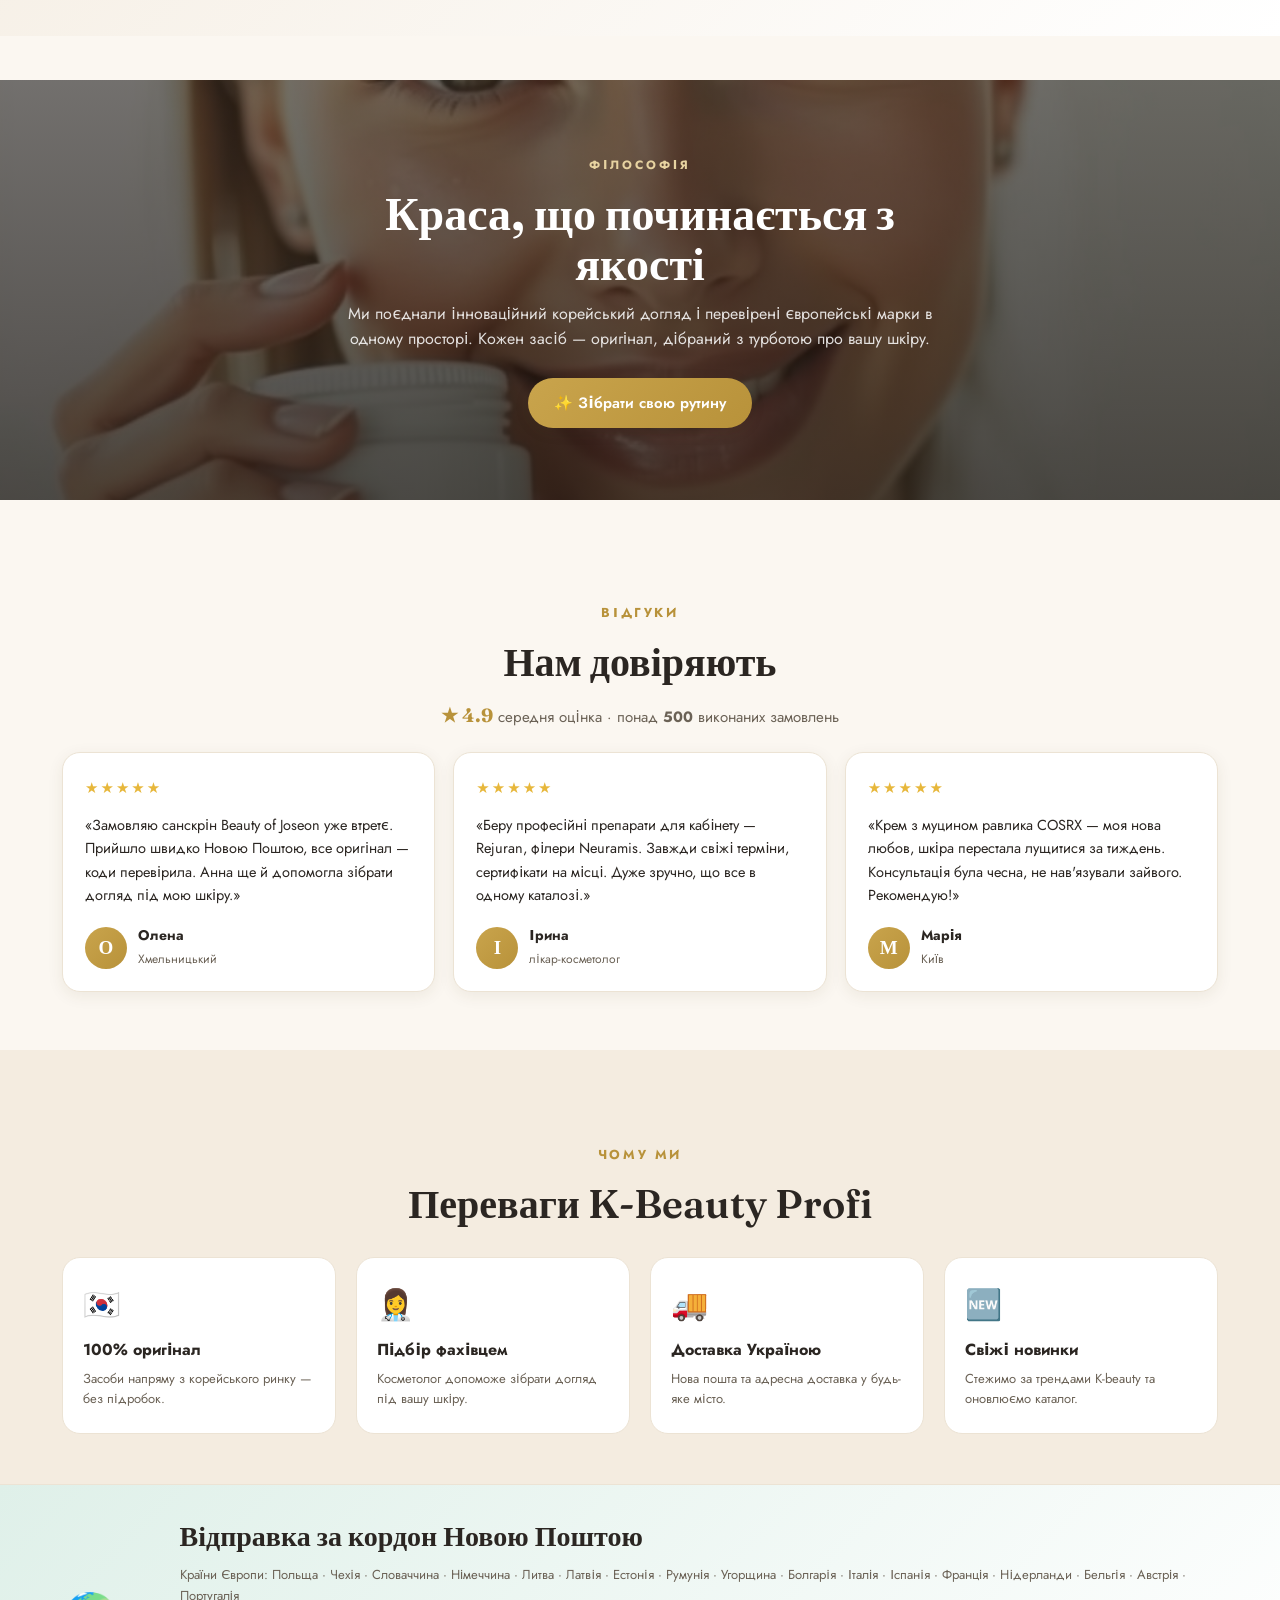
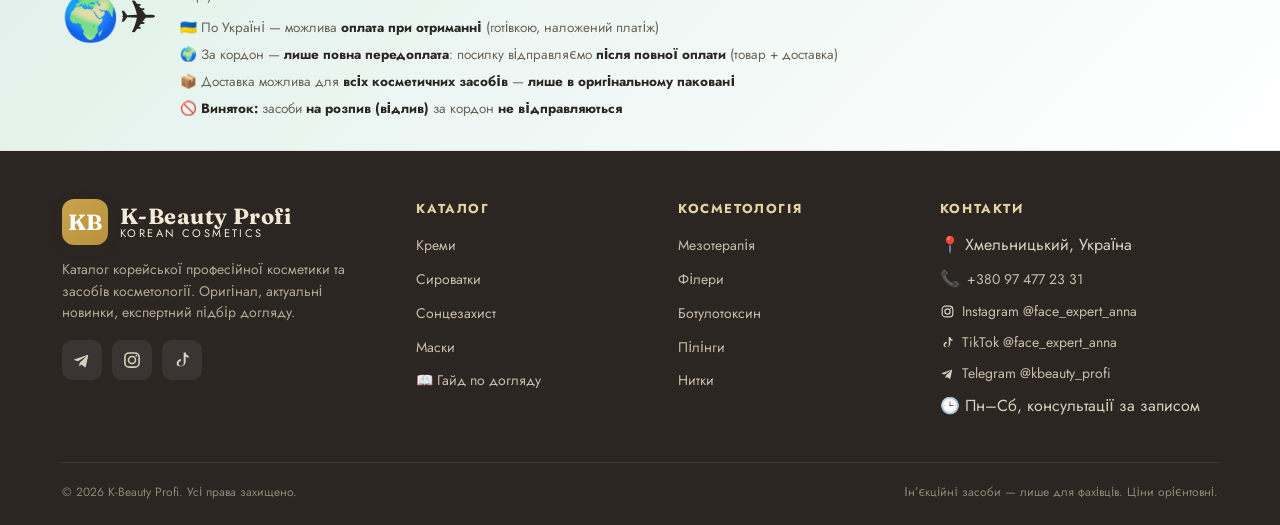
==== commit eb7e6a40: "Clarify payment policy: UA cash-on-delivery; abroad full prepayment before shipping" ====
--- a/index.html
+++ b/index.html
@@ -254,7 +254,8 @@
     <h3>Відправка за кордон Новою Поштою</h3>
     <p class="si-countries">Країни Європи: Польща · Чехія · Словаччина · Німеччина · Литва · Латвія · Естонія · Румунія · Угорщина · Болгарія · Італія · Іспанія · Франція · Нідерланди · Бельгія · Австрія · Португалія</p>
     <ul class="si-list">
-      <li>💳 Посилка <b>оплачується одразу</b> (передоплата за товар + доставку)</li>
+      <li>🇺🇦 По Україні — можлива <b>оплата при отриманні</b> (готівкою, наложений платіж)</li>
+      <li>🌍 За кордон — <b>лише повна передоплата</b>: посилку відправляємо <b>після повної оплати</b> (товар + доставка)</li>
       <li>📦 Доставка можлива для <b>всіх косметичних засобів</b> — <b>лише в оригінальному паковані</b></li>
       <li>🚫 <b>Виняток:</b> засоби <b>на розпив (відлив)</b> за кордон <b>не відправляються</b></li>
     </ul>
@@ -328,7 +329,7 @@
     <button class="dcompat" data-compat>🧪 Перевірити сумісність активів</button>
     <button class="order tg" id="orderTgBtn"><svg class="bi fill" viewBox="0 0 24 24"><path d="M9.04 15.6l-.38 4.02c.27 0 .39-.12.53-.26l1.95-1.86 4.04 2.96c.74.41 1.27.2 1.46-.68l2.65-12.4c.24-1.12-.4-1.56-1.13-1.29L3.4 11.06c-1.09.42-1.07 1.03-.18 1.31l3.99 1.24 9.27-5.84c.44-.27.84-.12.51.16z"/></svg> Замовити в Telegram</button>
     <button class="order" id="orderBtn">Замовити в Instagram →</button>
-    <p class="intl-hint">🌍 Відправляємо за кордон (Європа, Нова Пошта) — оплата одразу. Відлив за кордон не доставляється.</p>
+    <p class="intl-hint">🇺🇦 По Україні — можна готівкою при отриманні. 🌍 За кордон — лише повна передоплата (відправлення після оплати). Відлив за кордон не доставляється.</p>
     <p class="hint">Список скопіюється у буфер — відкриється чат, вставте його (Ctrl+V) і надішліть для підтвердження.</p>
   </div>
 </aside>
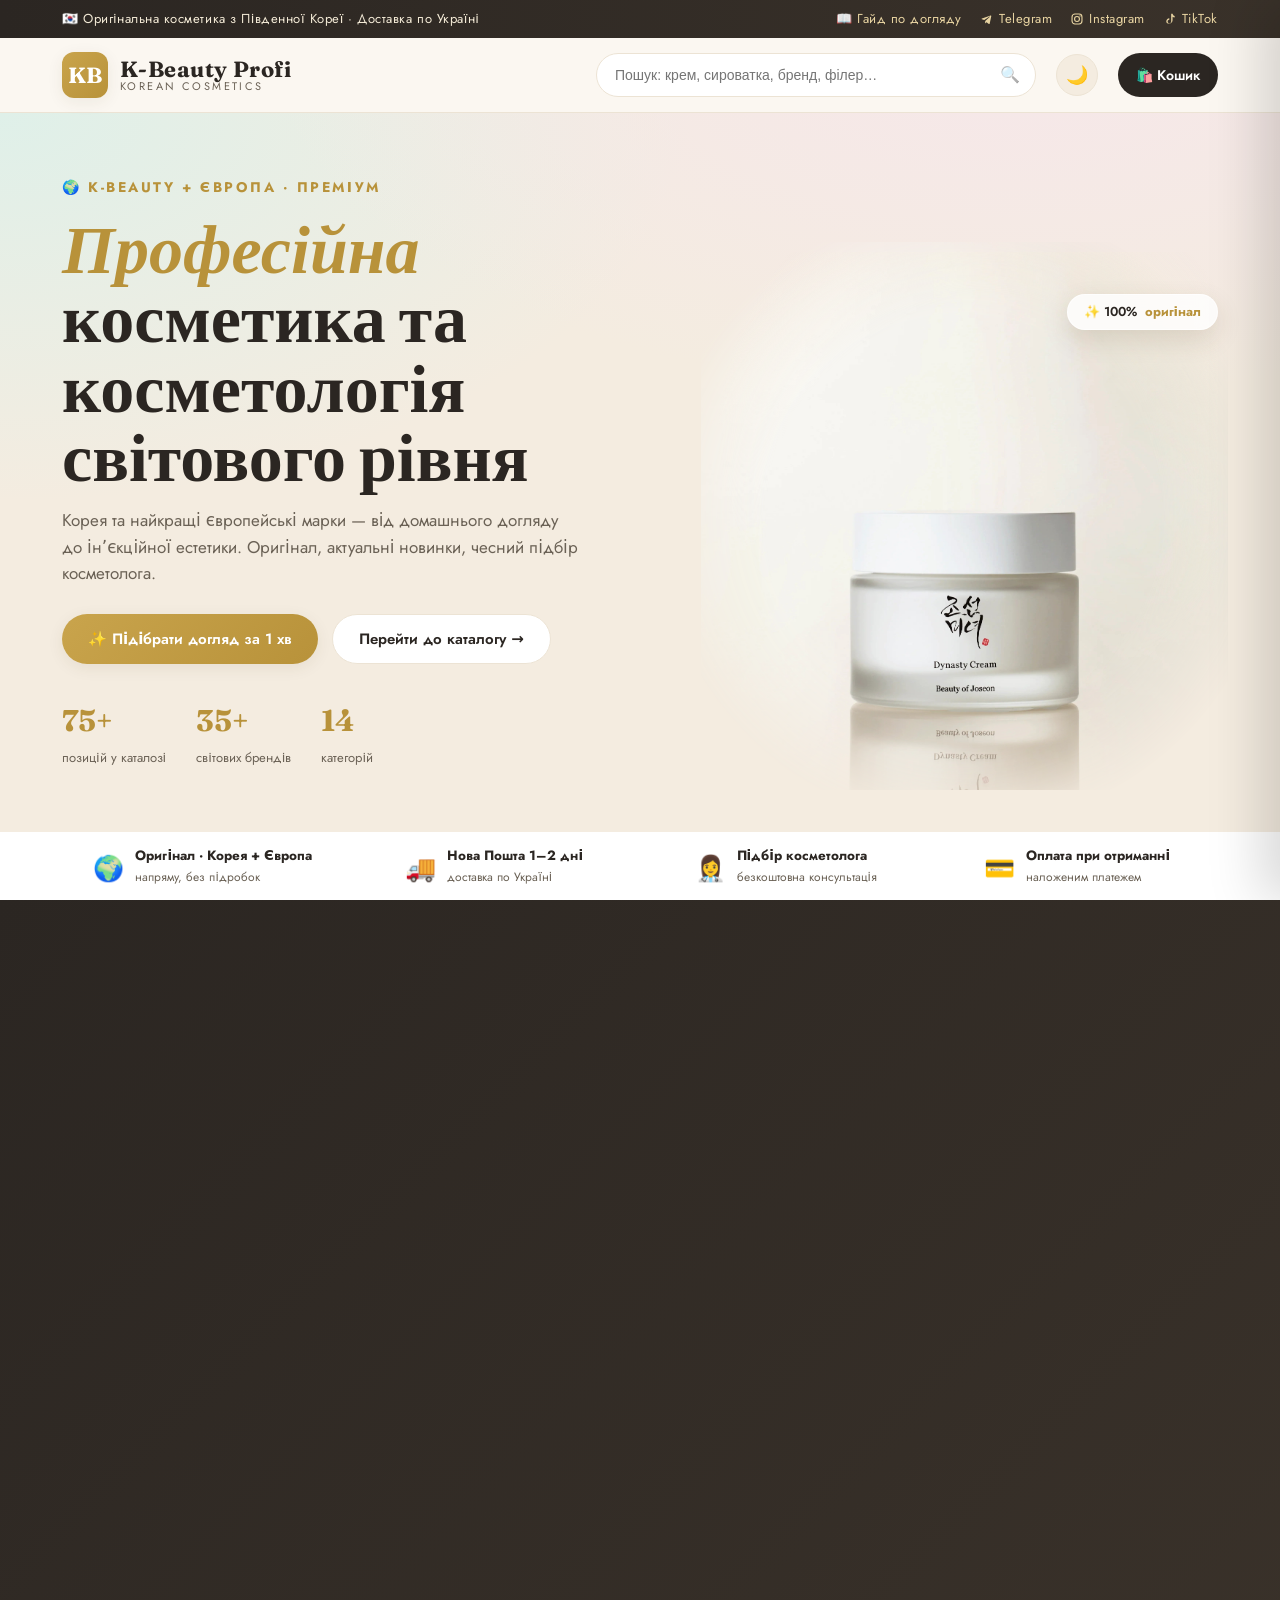
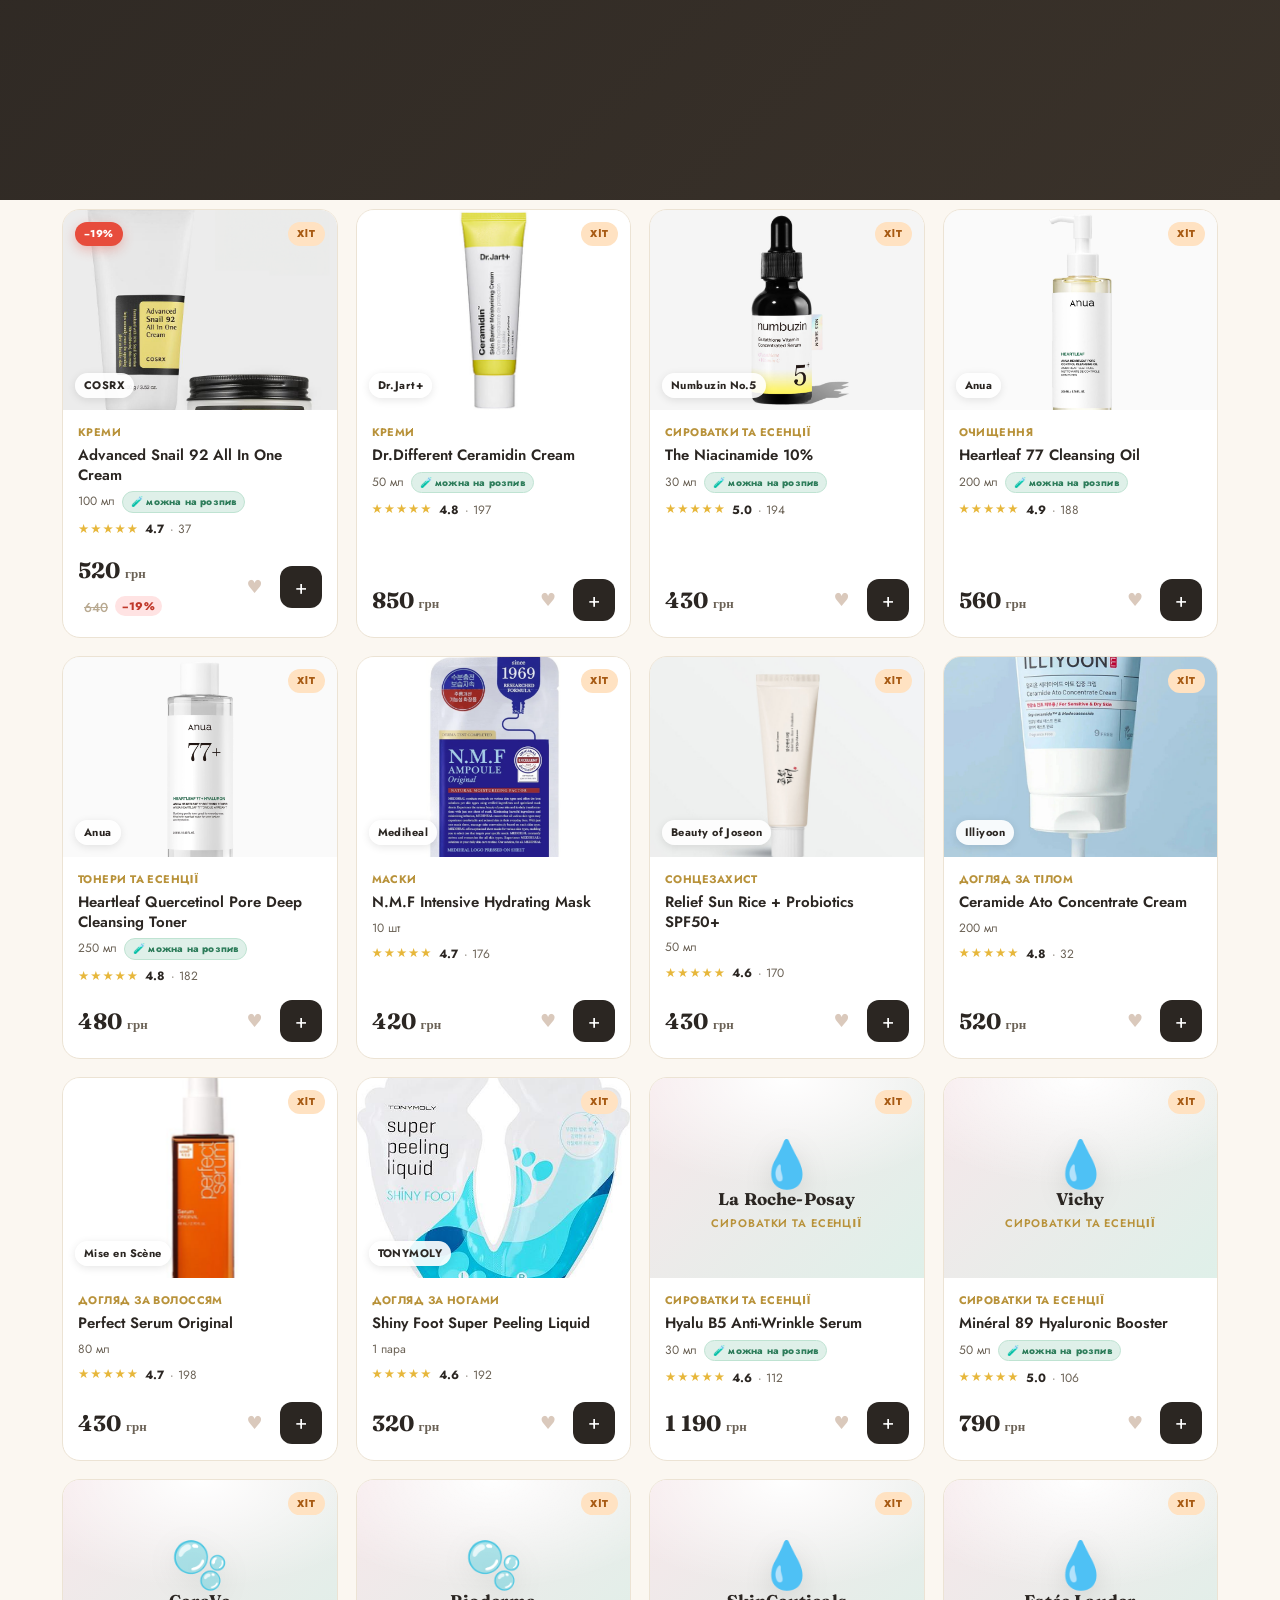
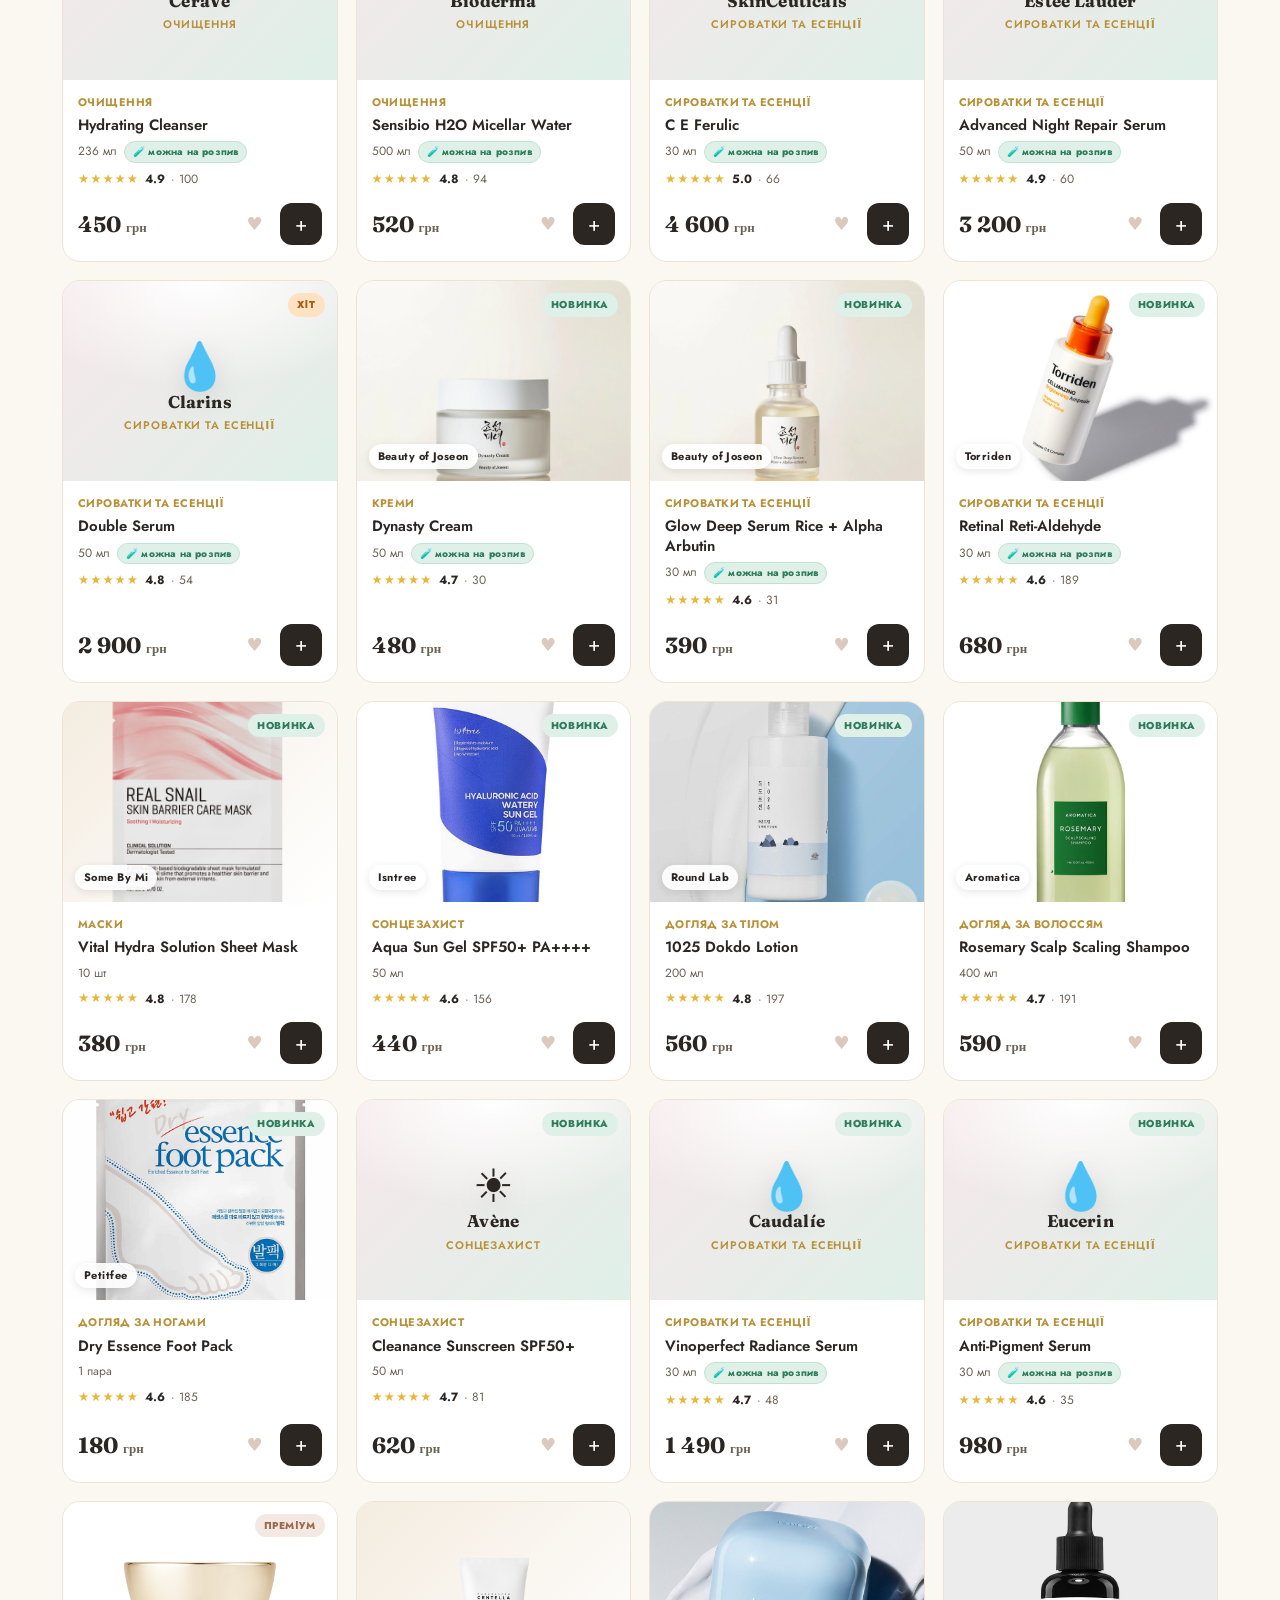
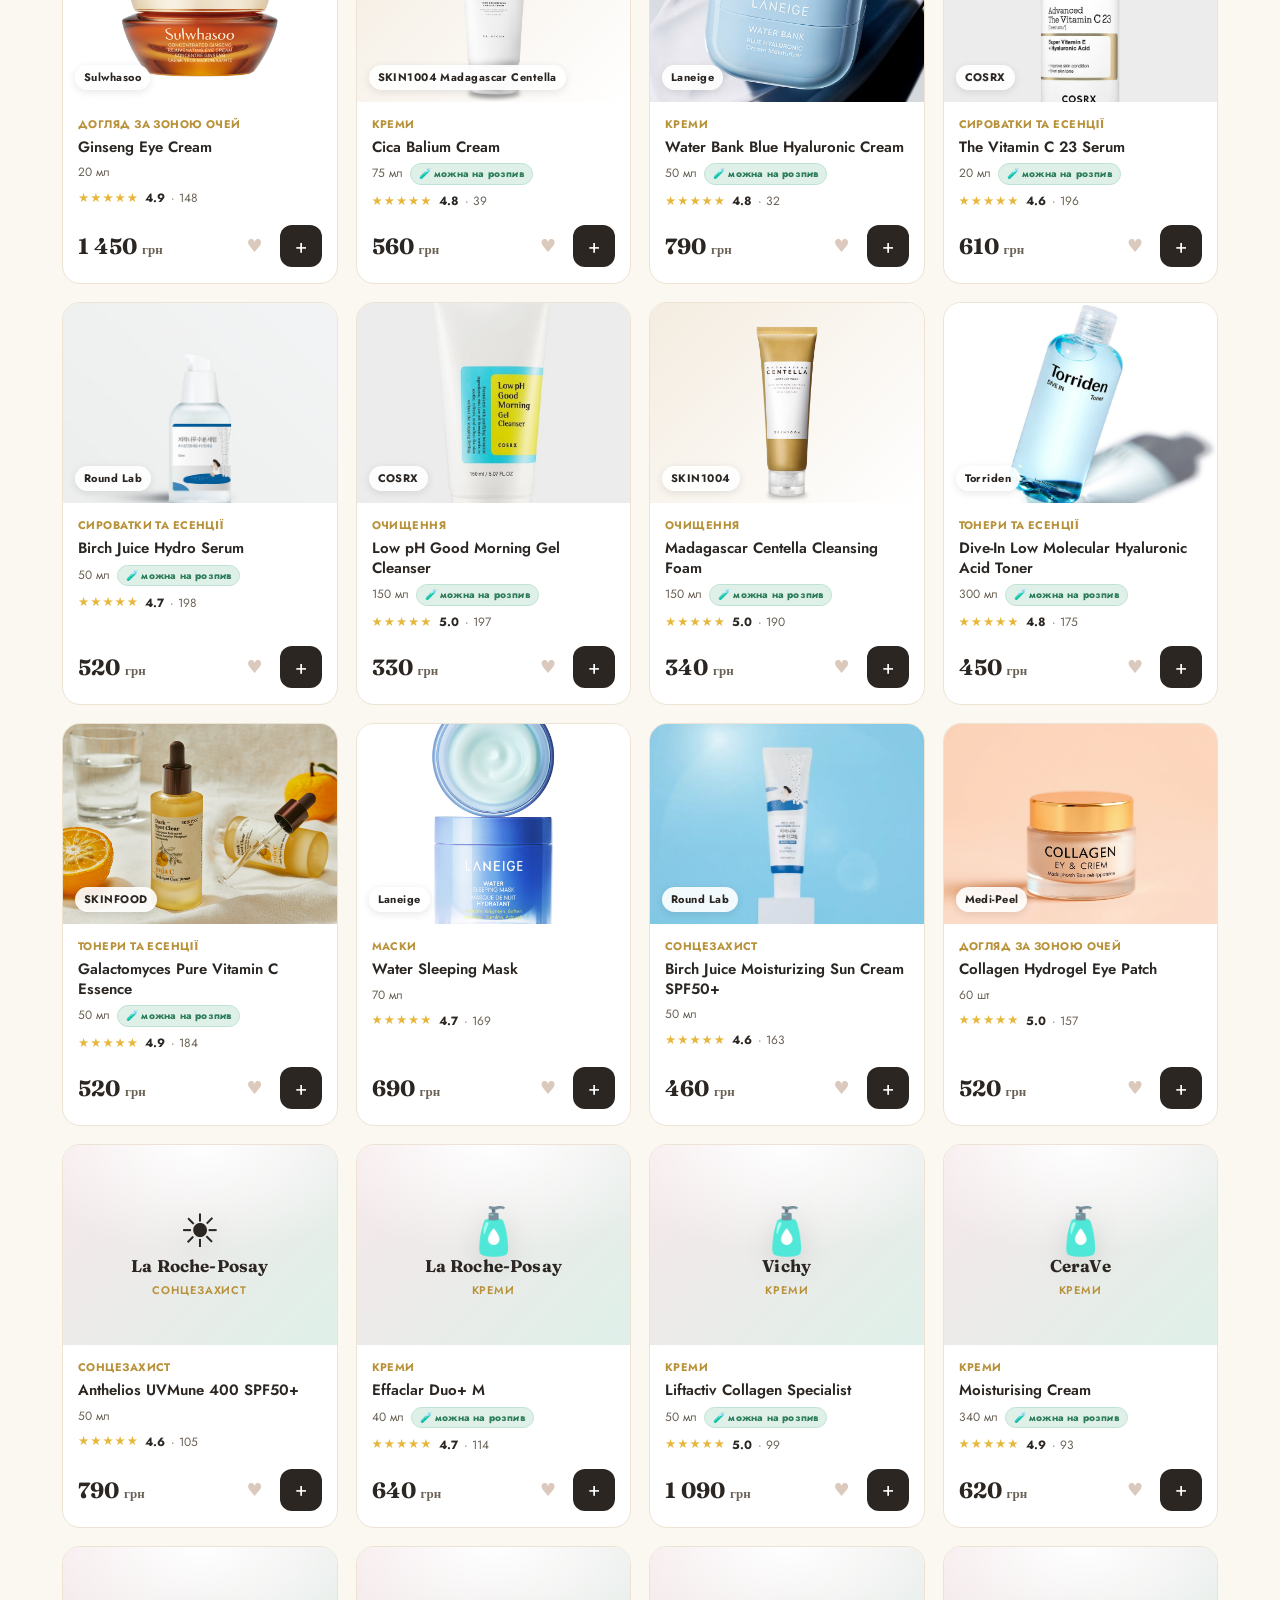
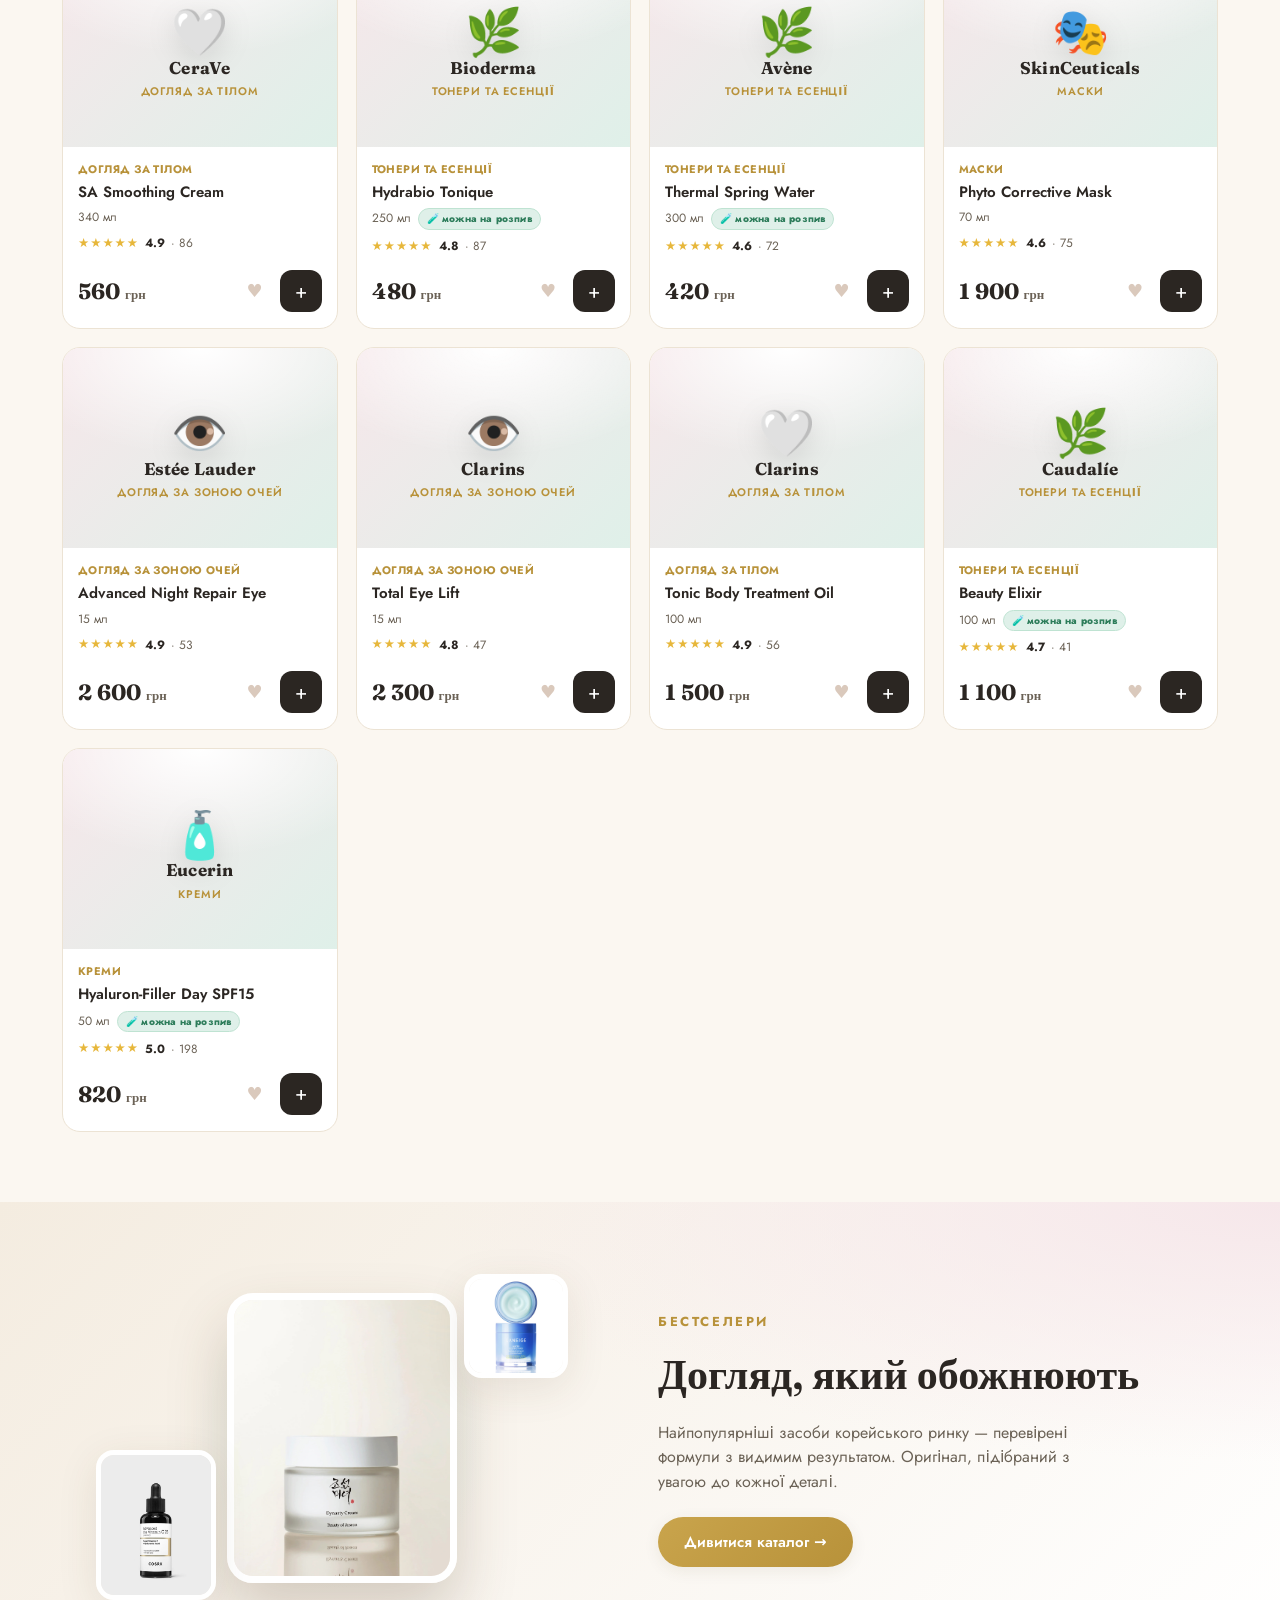
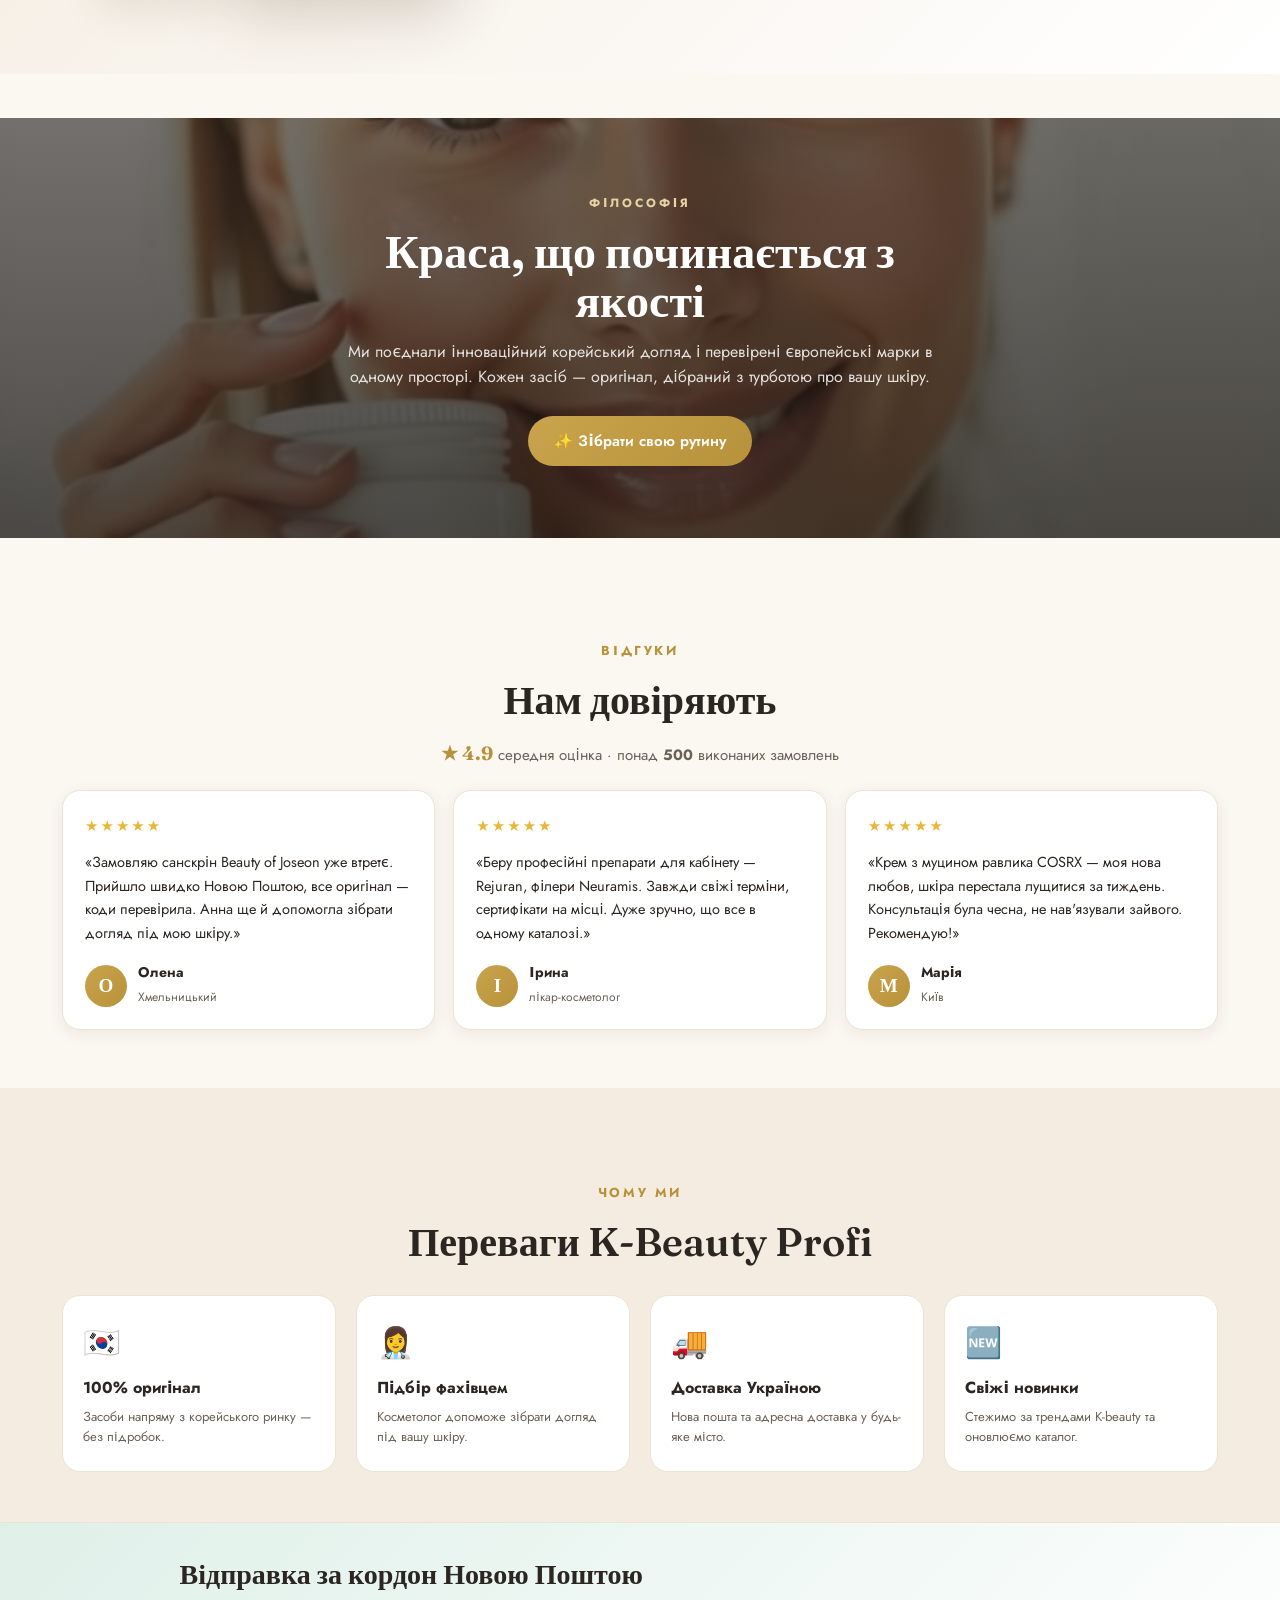
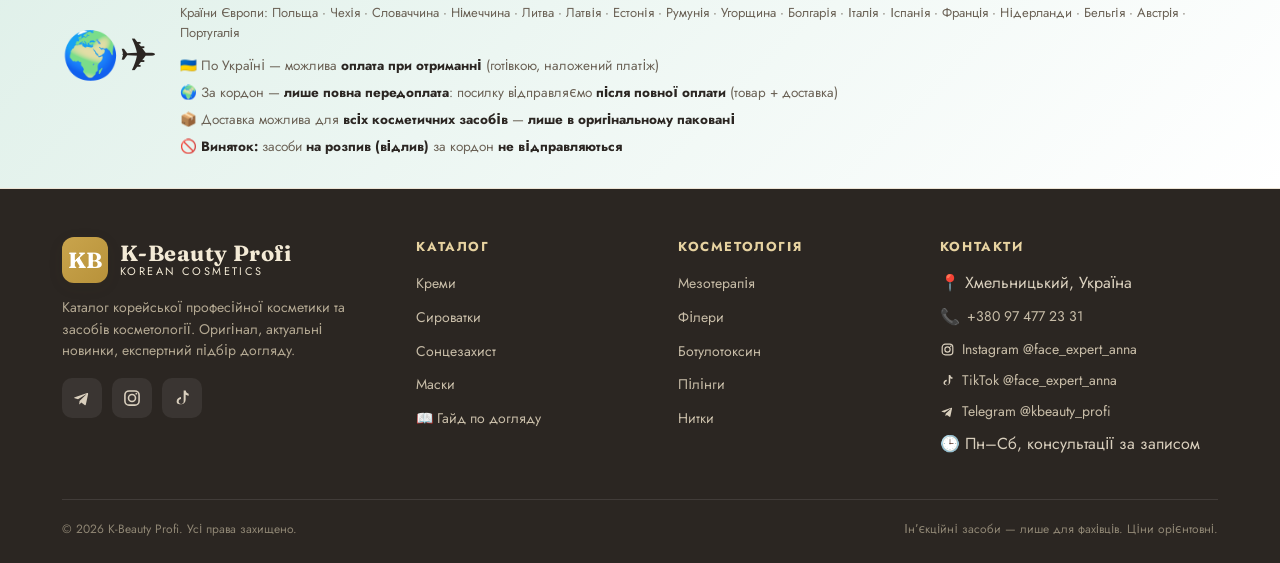
==== commit baf12310: "Extend decant to serums/toners/cleansers + 'на розпив' badge on catalog cards" ====
--- a/index.html
+++ b/index.html
@@ -25,7 +25,7 @@
 <link rel="preconnect" href="https://fonts.googleapis.com">
 <link rel="preconnect" href="https://fonts.gstatic.com" crossorigin>
 <link href="https://fonts.googleapis.com/css2?family=Fraunces:ital,opsz,wght@0,9..144,500;0,9..144,600;0,9..144,700;1,9..144,500;1,9..144,600&family=Jost:wght@300;400;500;600;700&display=swap" rel="stylesheet">
-<link rel="stylesheet" href="styles.css?v=32">
+<link rel="stylesheet" href="styles.css?v=33">
 <script type="application/ld+json">
 {
   "@context": "https://schema.org",
@@ -344,6 +344,6 @@
 <button class="to-top" id="toTop" aria-label="Догори" title="Догори">↑</button>
 
 <script src="products.js"></script>
-<script src="app.js?v=18"></script>
+<script src="app.js?v=19"></script>
 </body>
 </html>
--- a/styles.css
+++ b/styles.css
@@ -850,6 +850,12 @@
 .dc-sz span{font-size:11px;color:var(--gold-2);font-weight:700}
 .dc-sz:hover{border-color:var(--gold);transform:translateY(-2px);box-shadow:var(--shadow-sm)}
 .dc-note{margin-top:10px;font-size:11.5px;color:var(--ink-soft);line-height:1.5}
+/* позначка «на розпив» на картці каталогу */
+.card .decant-tag{display:inline-block;margin-left:7px;vertical-align:middle;font-size:10px;font-weight:800;
+  letter-spacing:.02em;color:#2e7d5b;background:var(--mint);border:1px solid #bfe3d2;
+  padding:2px 8px;border-radius:999px;cursor:pointer;transition:.18s}
+.card .decant-tag:hover{background:#cdeede}
+[data-theme=dark] .card .decant-tag{background:#16241e;border-color:#27463a;color:#7fd3a8}
 @media(max-width:560px){.dc-sizes{grid-template-columns:repeat(3,1fr)}}
 /* бейдж відливу в кошику */
 .di-art .di-decant{position:absolute;bottom:2px;right:2px;background:var(--gold-2);color:#fff;
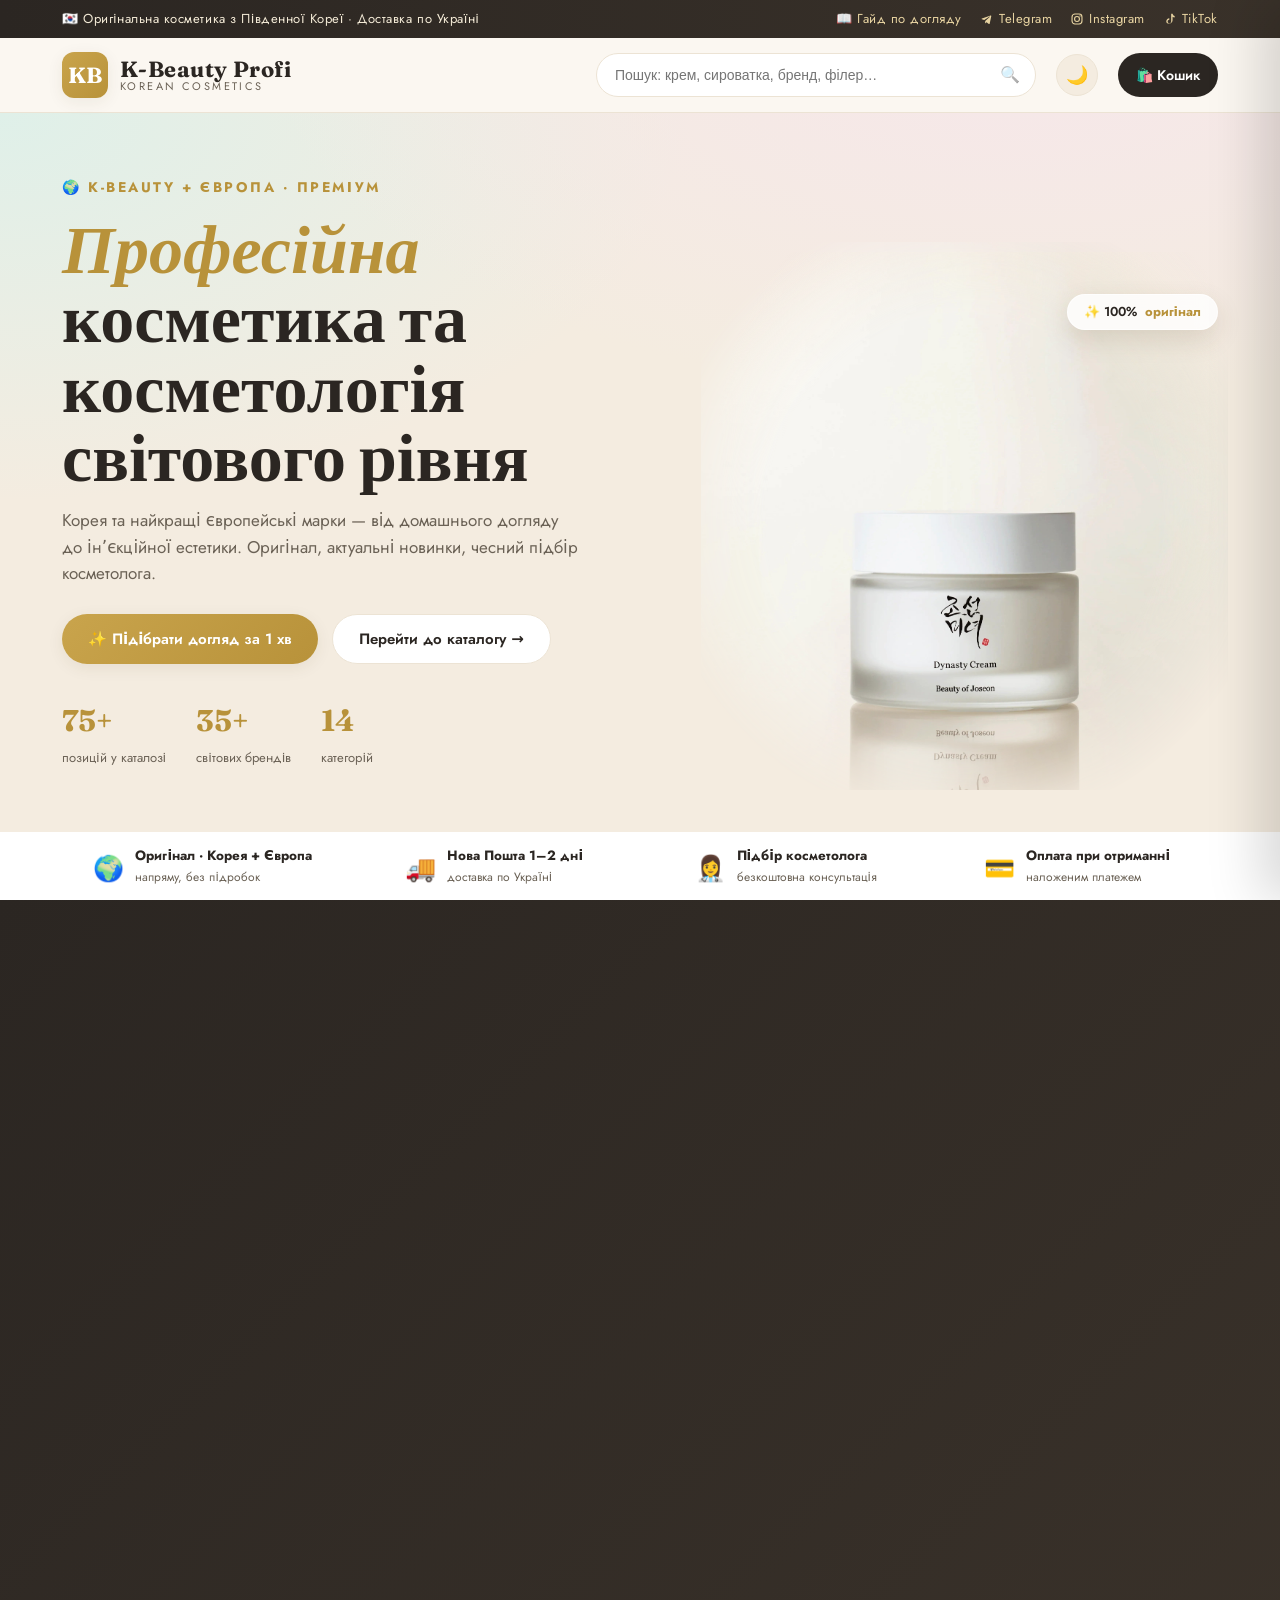
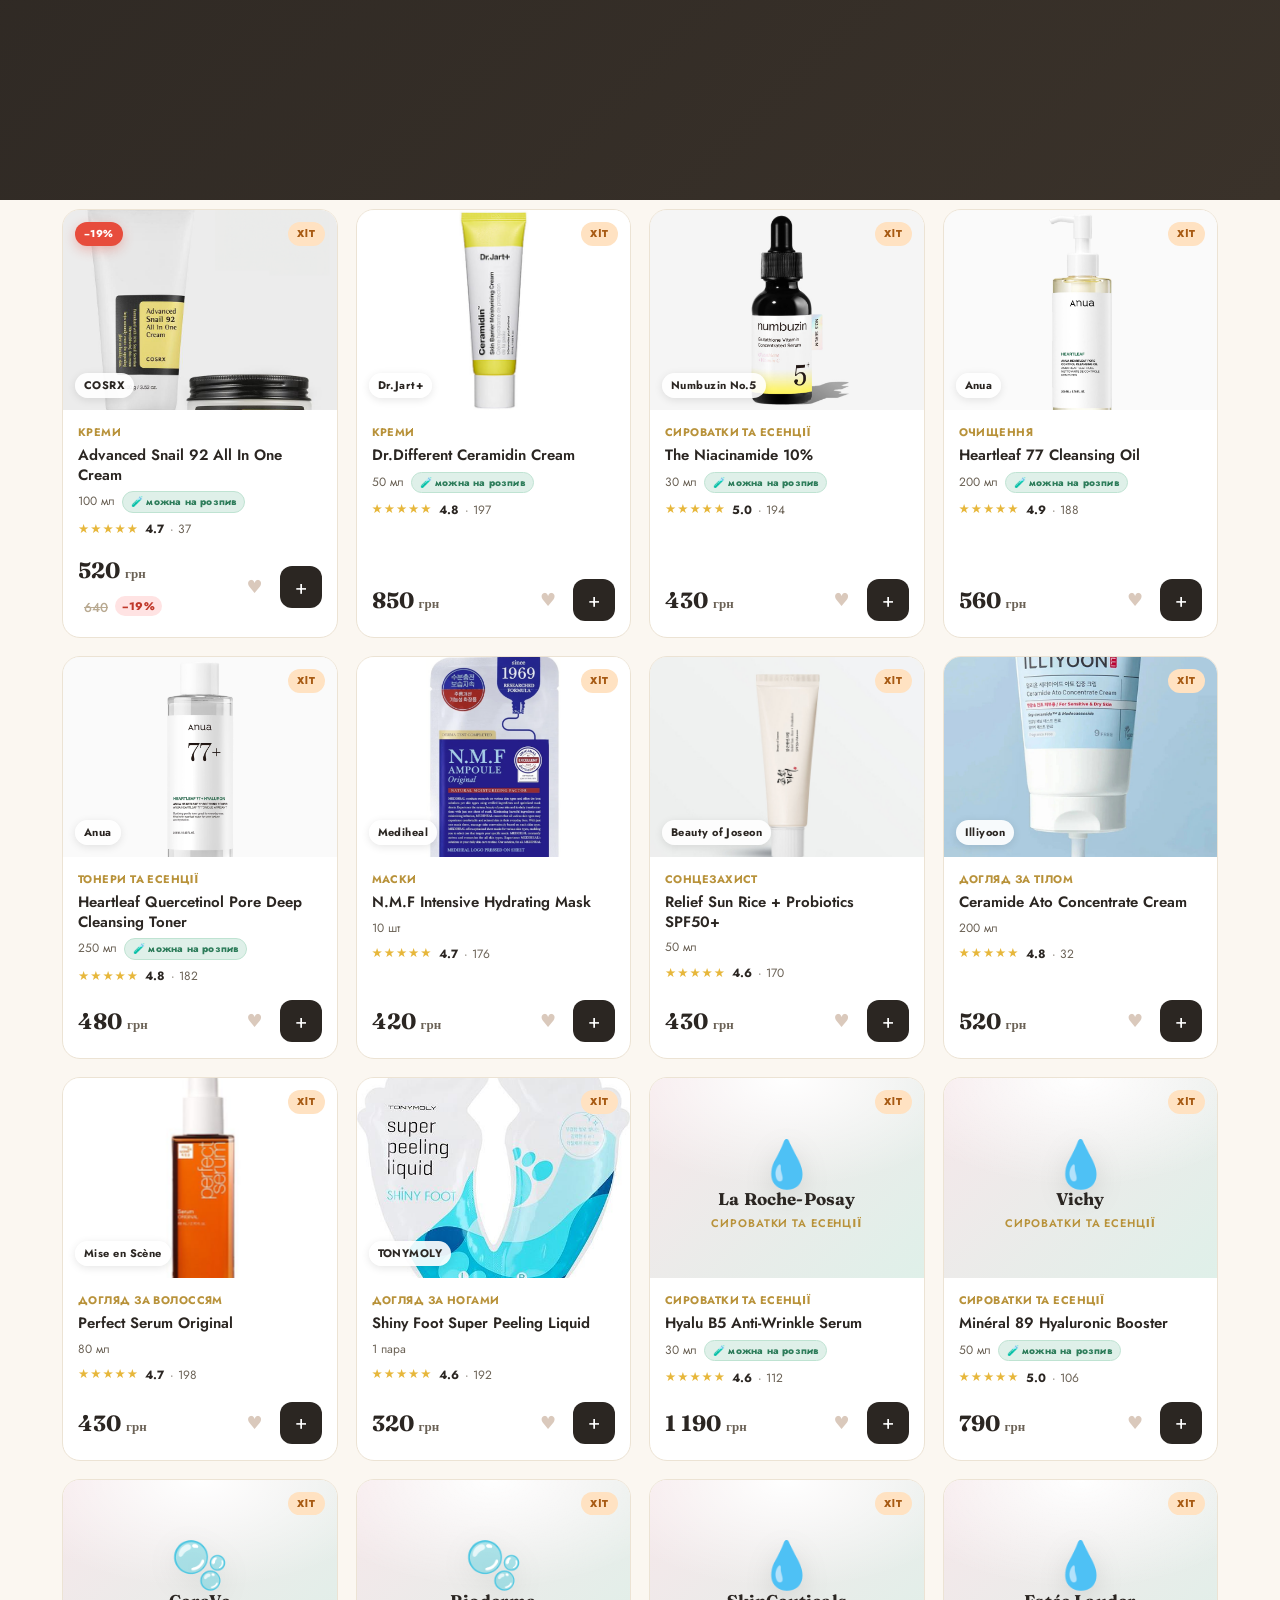
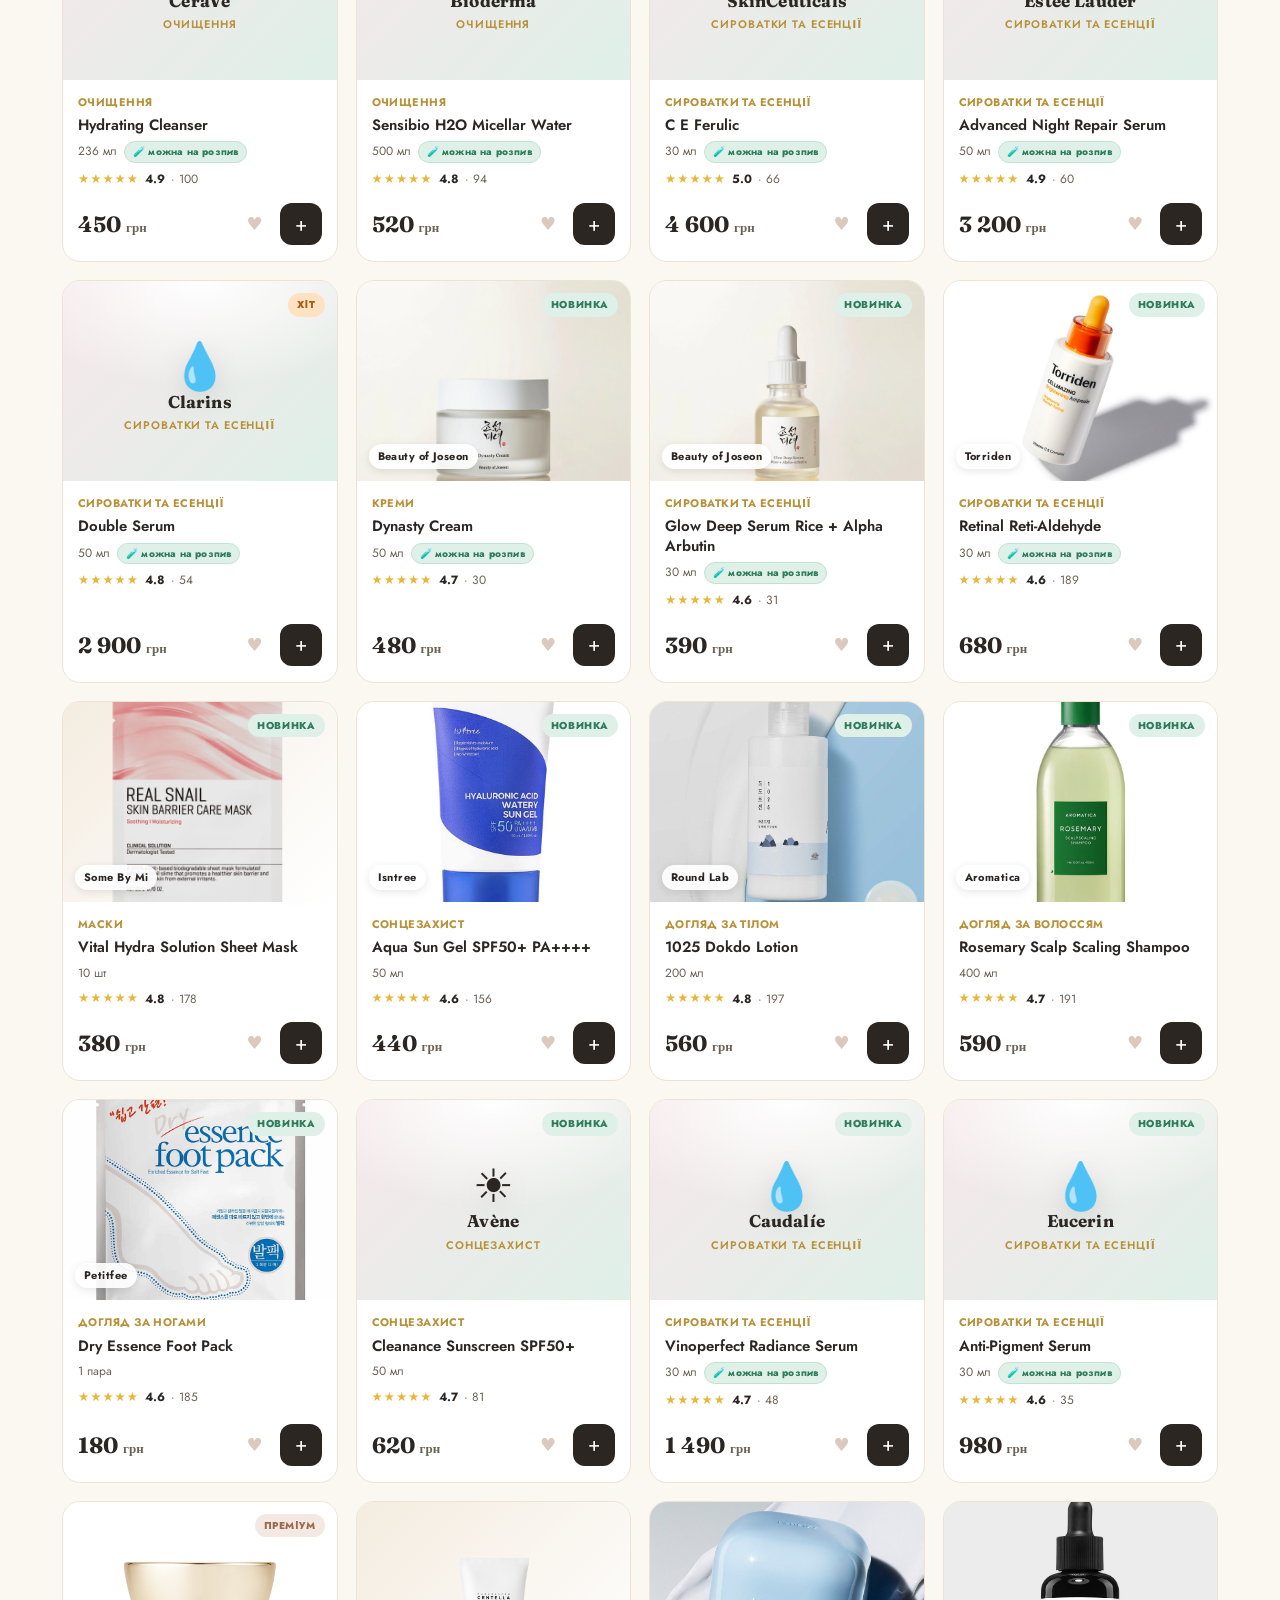
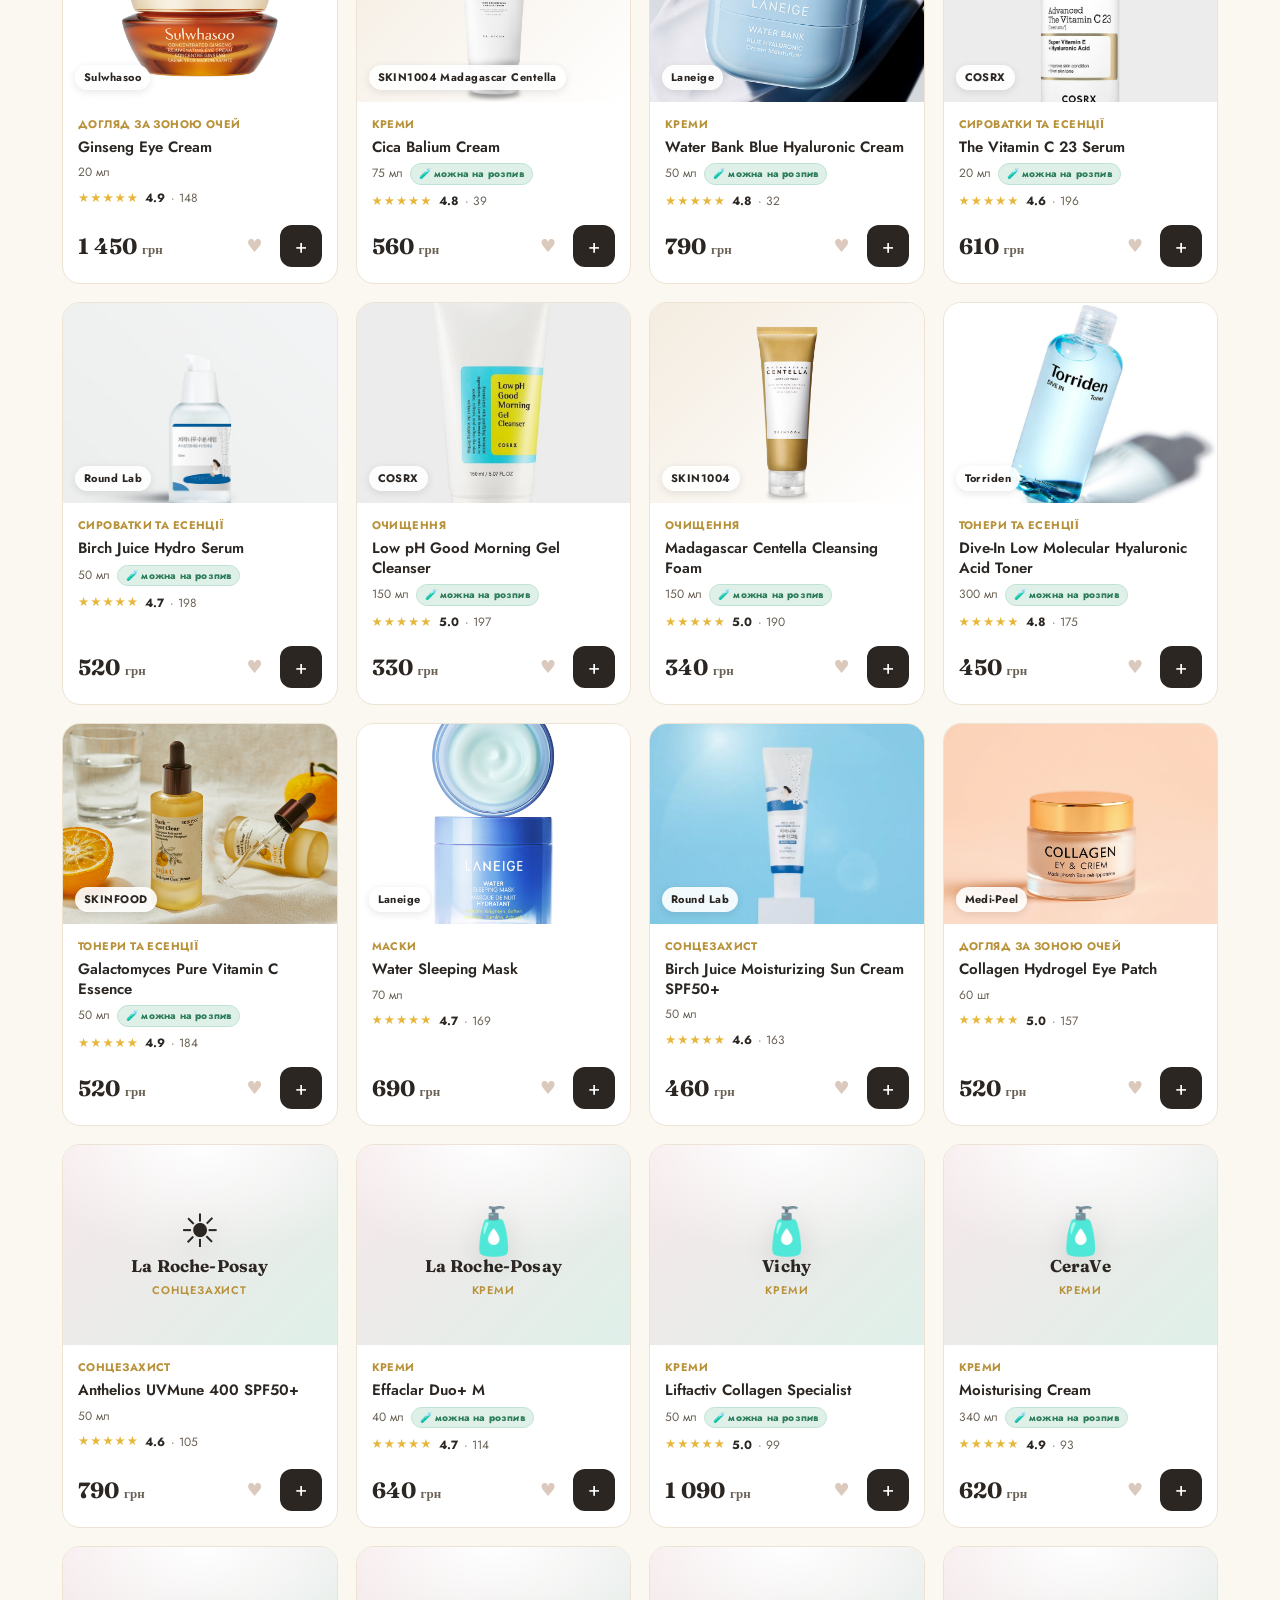
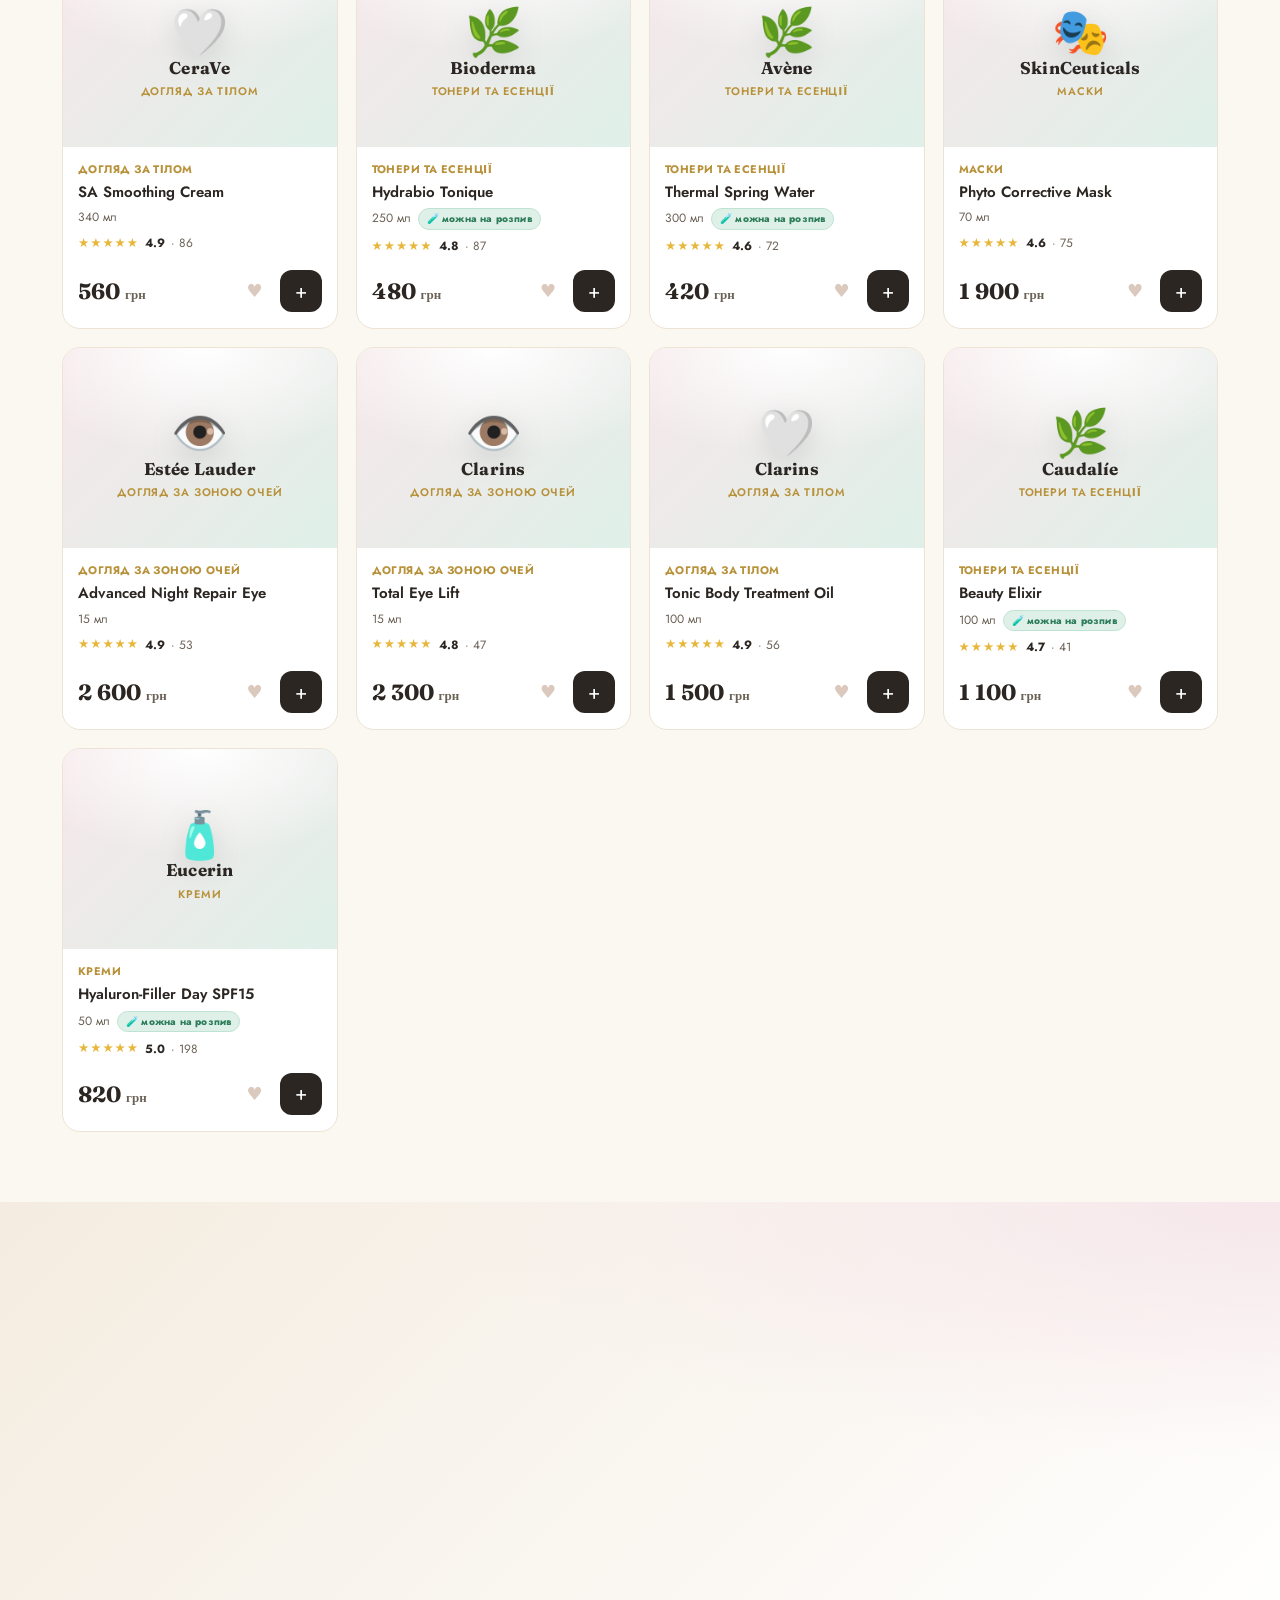
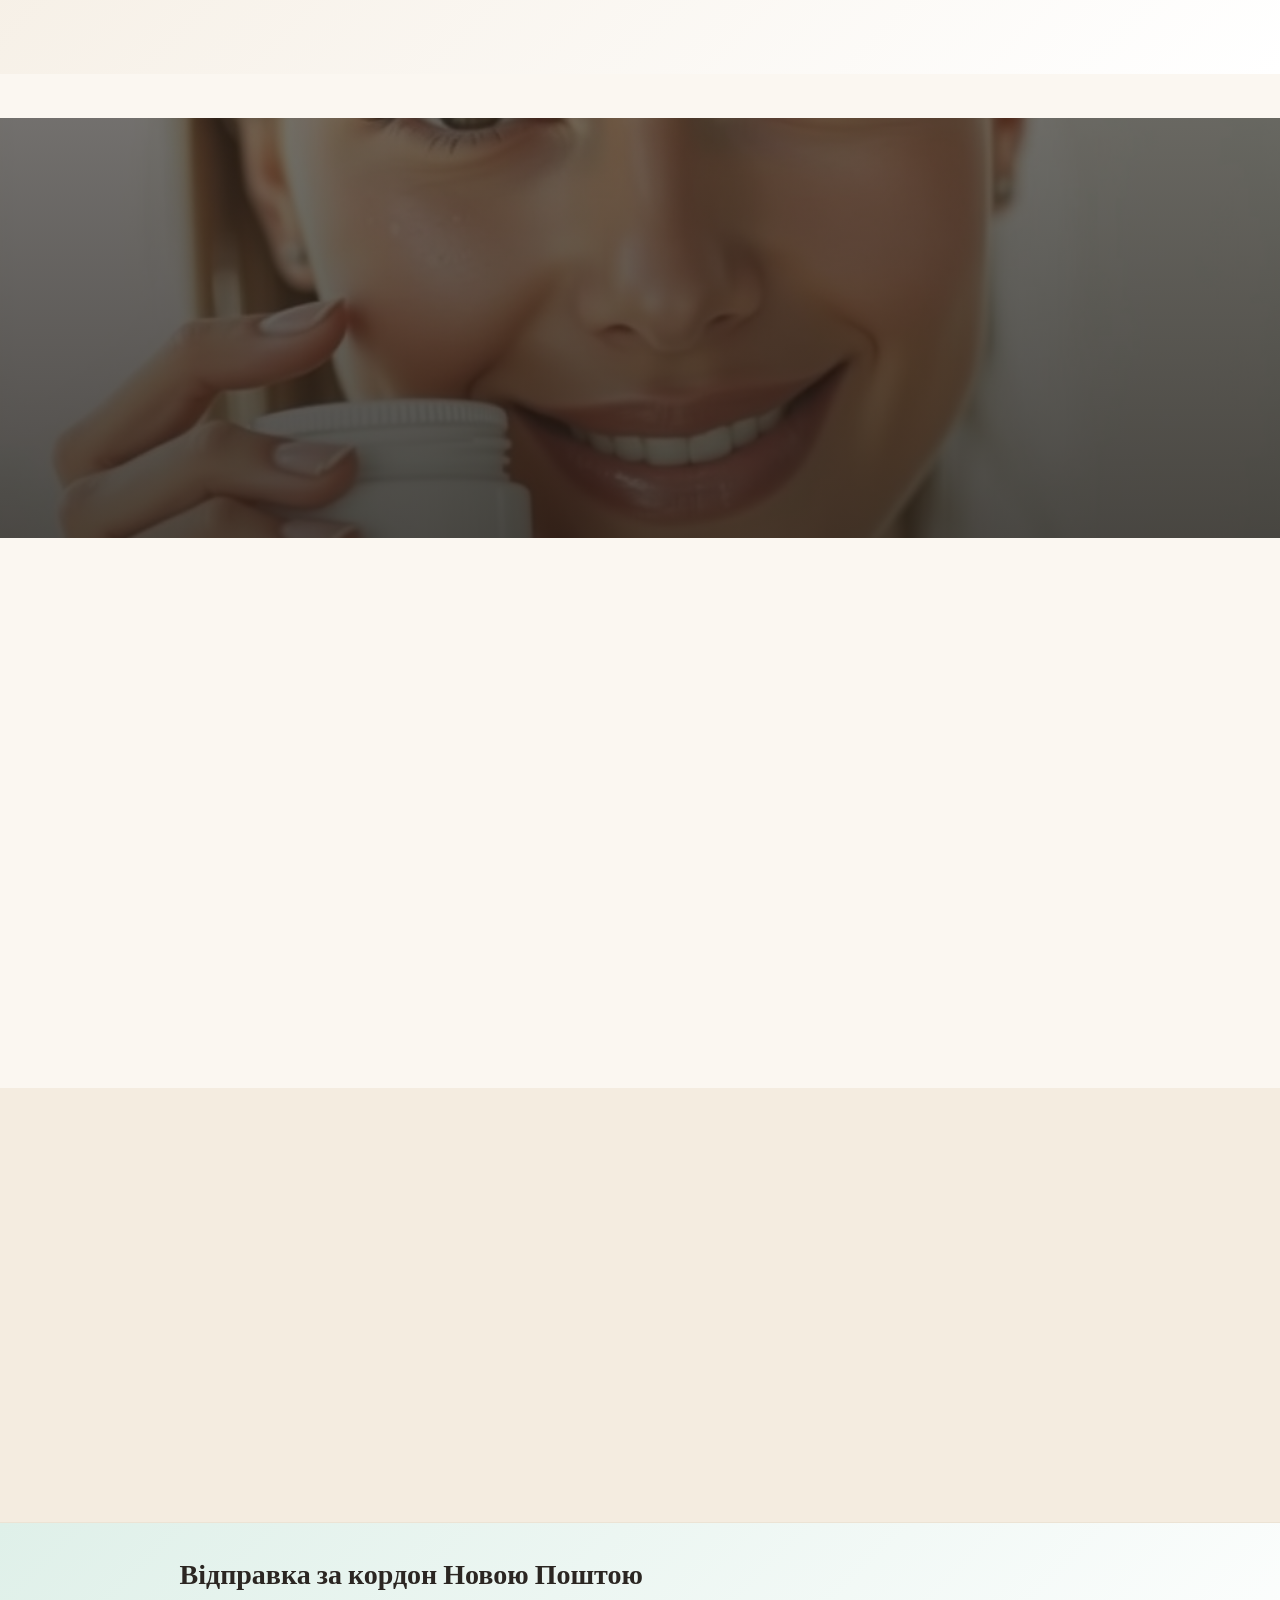
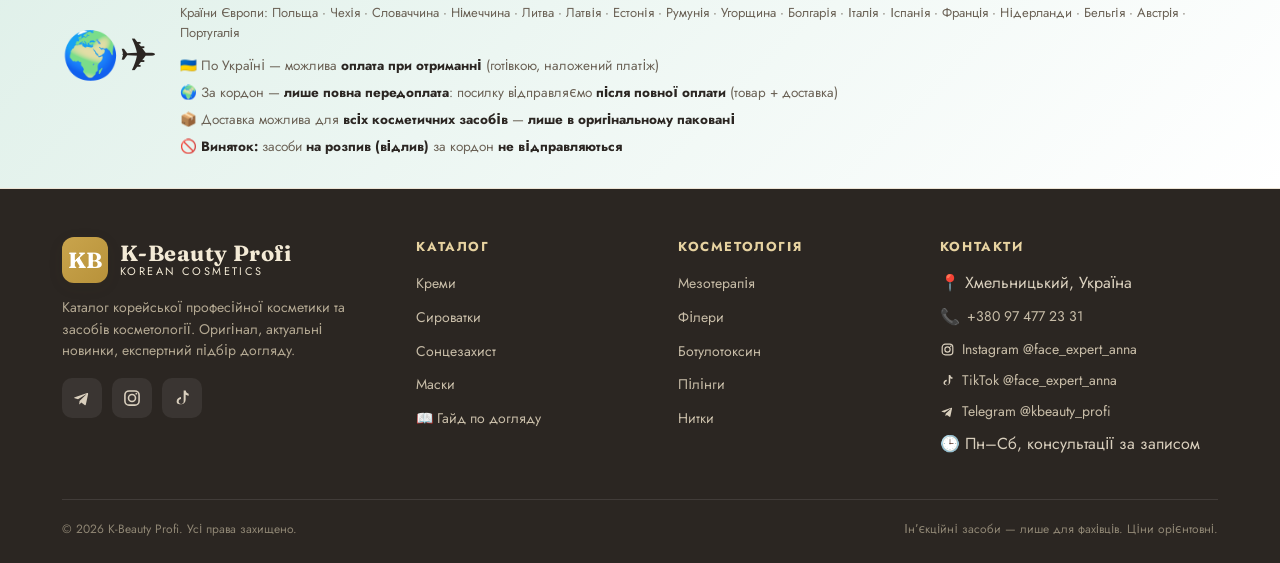
==== commit 88c99e34: "Add 'only decant' filter toggle in catalog" ====
--- a/index.html
+++ b/index.html
@@ -25,7 +25,7 @@
 <link rel="preconnect" href="https://fonts.googleapis.com">
 <link rel="preconnect" href="https://fonts.gstatic.com" crossorigin>
 <link href="https://fonts.googleapis.com/css2?family=Fraunces:ital,opsz,wght@0,9..144,500;0,9..144,600;0,9..144,700;1,9..144,500;1,9..144,600&family=Jost:wght@300;400;500;600;700&display=swap" rel="stylesheet">
-<link rel="stylesheet" href="styles.css?v=33">
+<link rel="stylesheet" href="styles.css?v=34">
 <script type="application/ld+json">
 {
   "@context": "https://schema.org",
@@ -173,6 +173,7 @@
   </div>
   <div class="filter-bar">
     <button class="fav-toggle" id="favToggle" aria-label="Показати обране">♥ Обране <span class="fc" id="favCount" style="display:none">0</span></button>
+    <button class="fav-toggle decant-toggle" id="decantToggle" aria-label="Лише на розпив">🧪 Лише на розпив</button>
     <label class="price-ctrl"><span>Ціна до: <b id="priceVal">будь-яка</b></span>
       <input type="range" id="priceRange" min="0" max="6000" step="100" value="6000" aria-label="Максимальна ціна"></label>
   </div>
@@ -344,6 +345,6 @@
 <button class="to-top" id="toTop" aria-label="Догори" title="Догори">↑</button>
 
 <script src="products.js"></script>
-<script src="app.js?v=19"></script>
+<script src="app.js?v=20"></script>
 </body>
 </html>
--- a/styles.css
+++ b/styles.css
@@ -264,6 +264,10 @@
 .price-ctrl{display:flex;align-items:center;gap:10px;font-size:13.5px;color:var(--ink-soft)}
 .price-ctrl b{color:var(--ink)}
 .price-ctrl input[type=range]{width:170px;accent-color:var(--gold-2);cursor:pointer}
+/* перемикач «лише на розпив» */
+.decant-toggle:hover{border-color:#2e7d5b;color:#2e7d5b}
+.decant-toggle.on{background:var(--mint);border-color:#2e7d5b;color:#2e7d5b}
+[data-theme=dark] .decant-toggle.on{background:#16241e;border-color:#27463a;color:#7fd3a8}
 @media(max-width:560px){.filter-bar{gap:12px}.price-ctrl input[type=range]{width:130px}}
 
 /* рейтинг (соц-доказ) */
